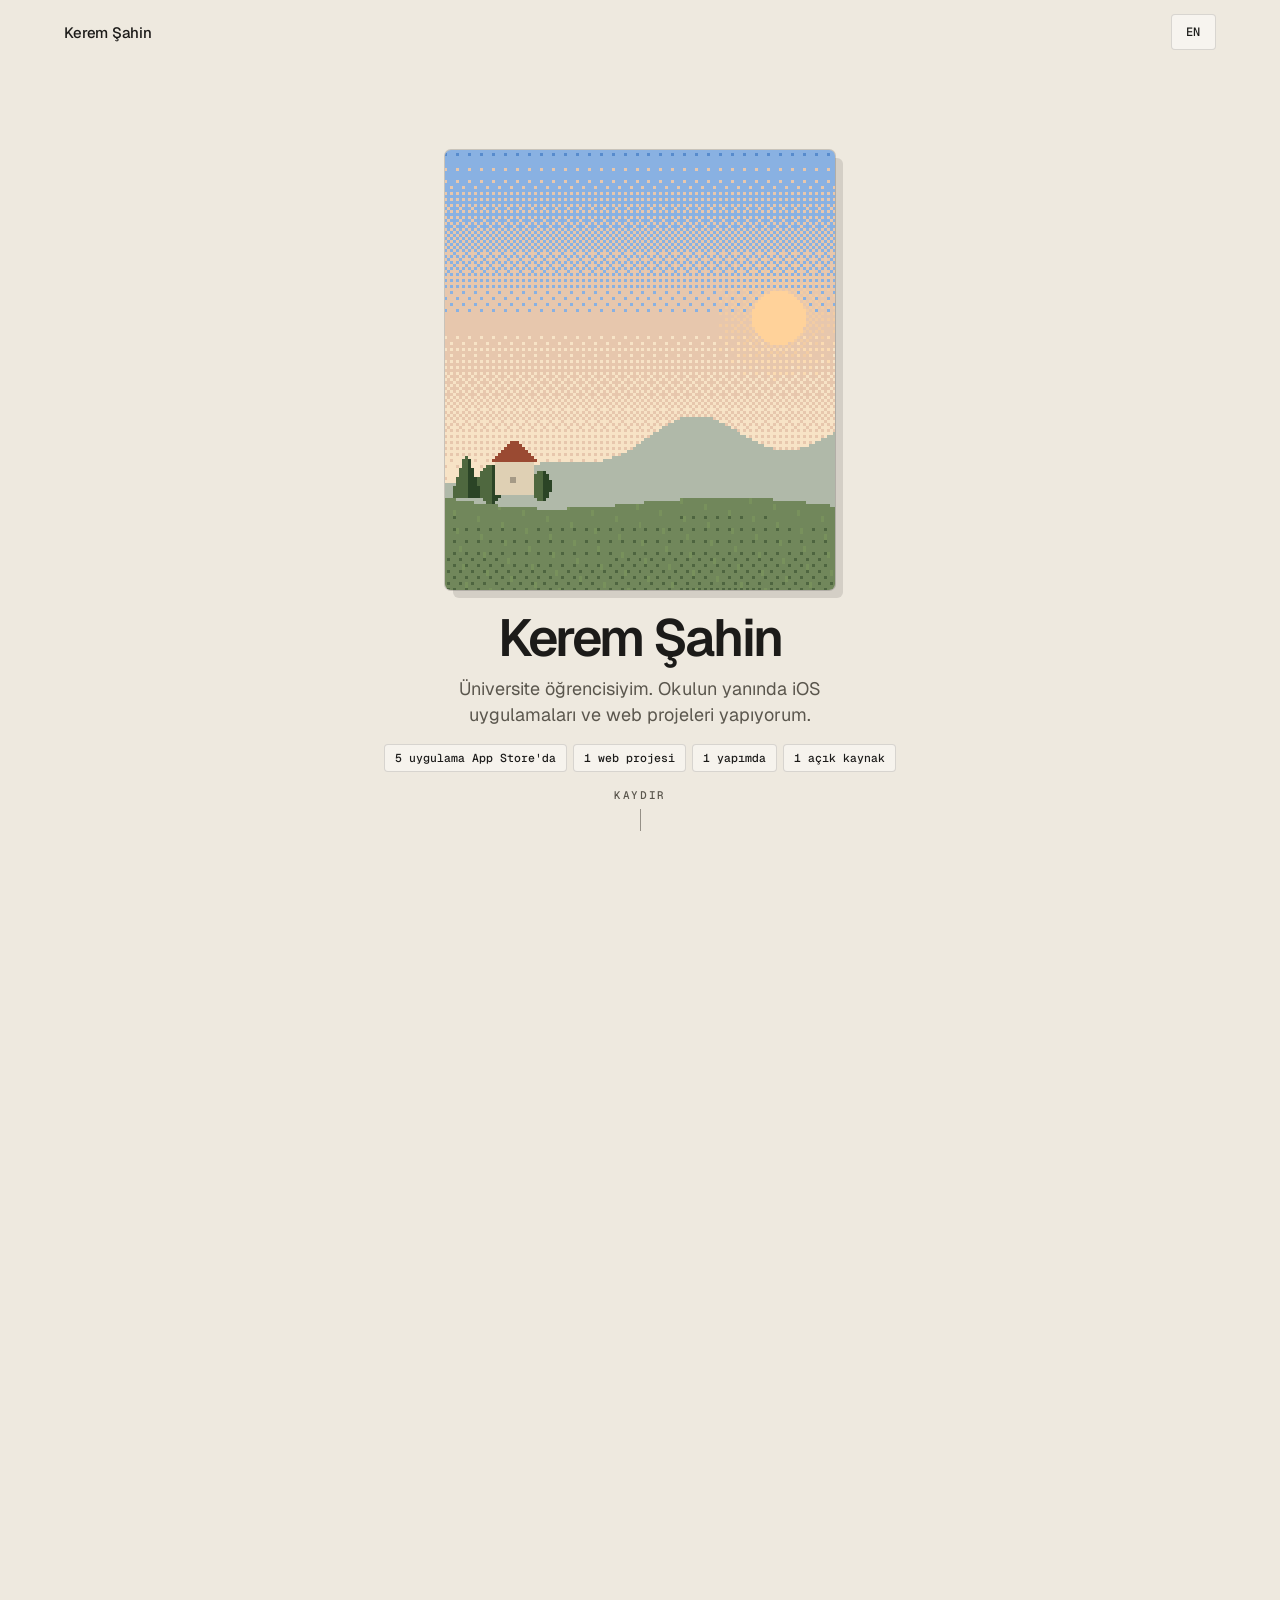
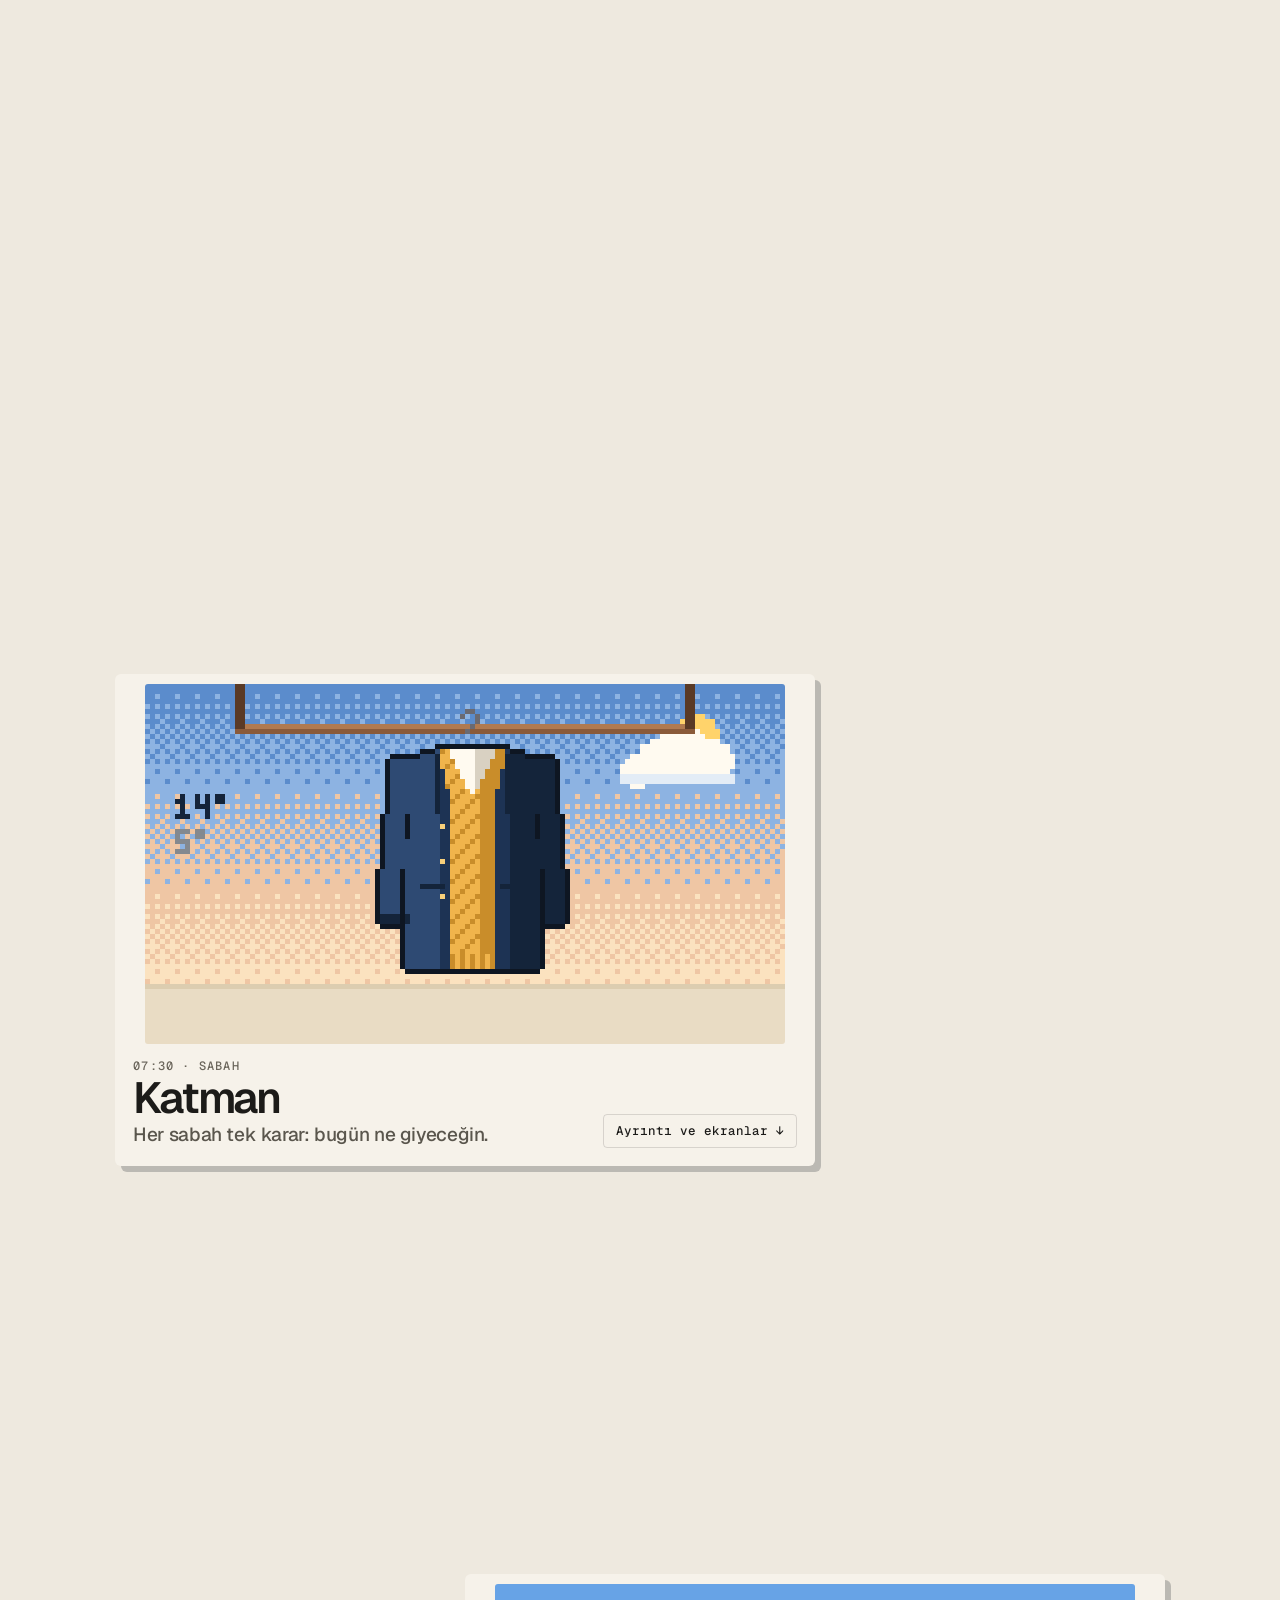
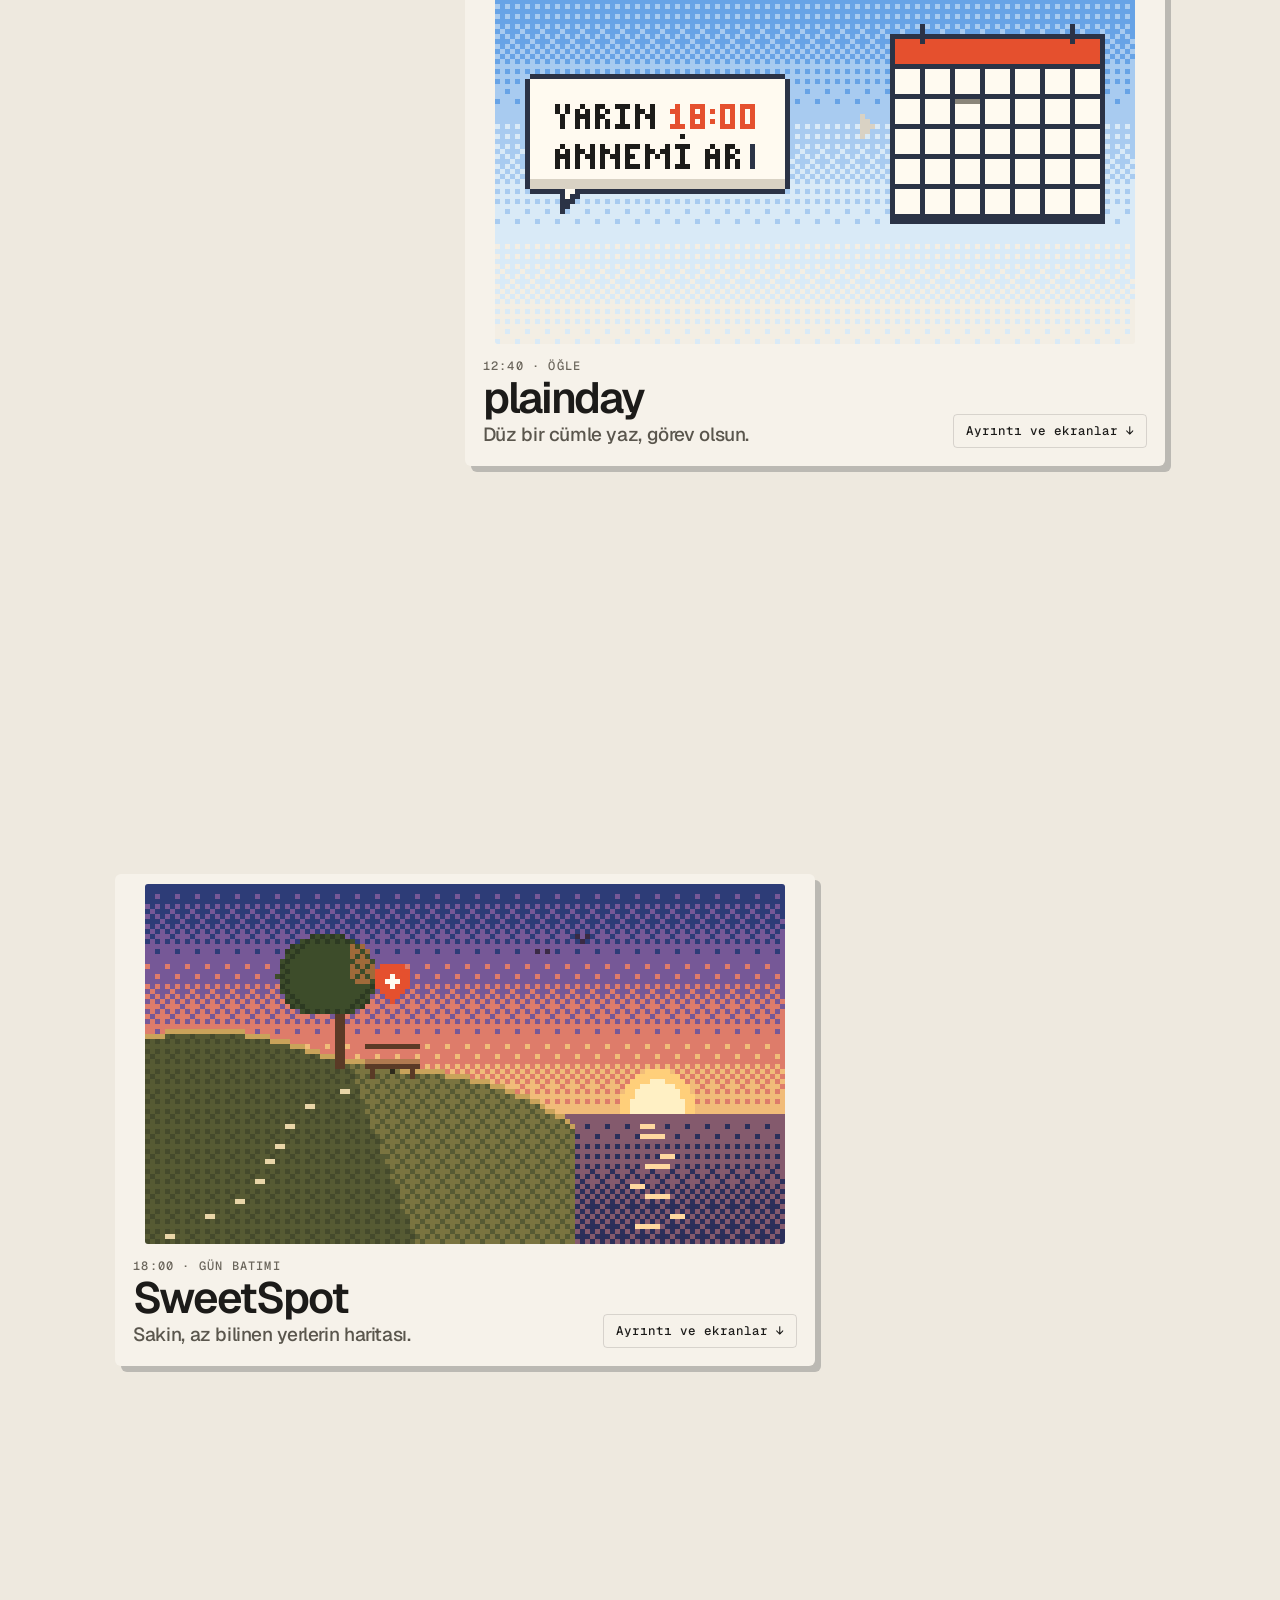
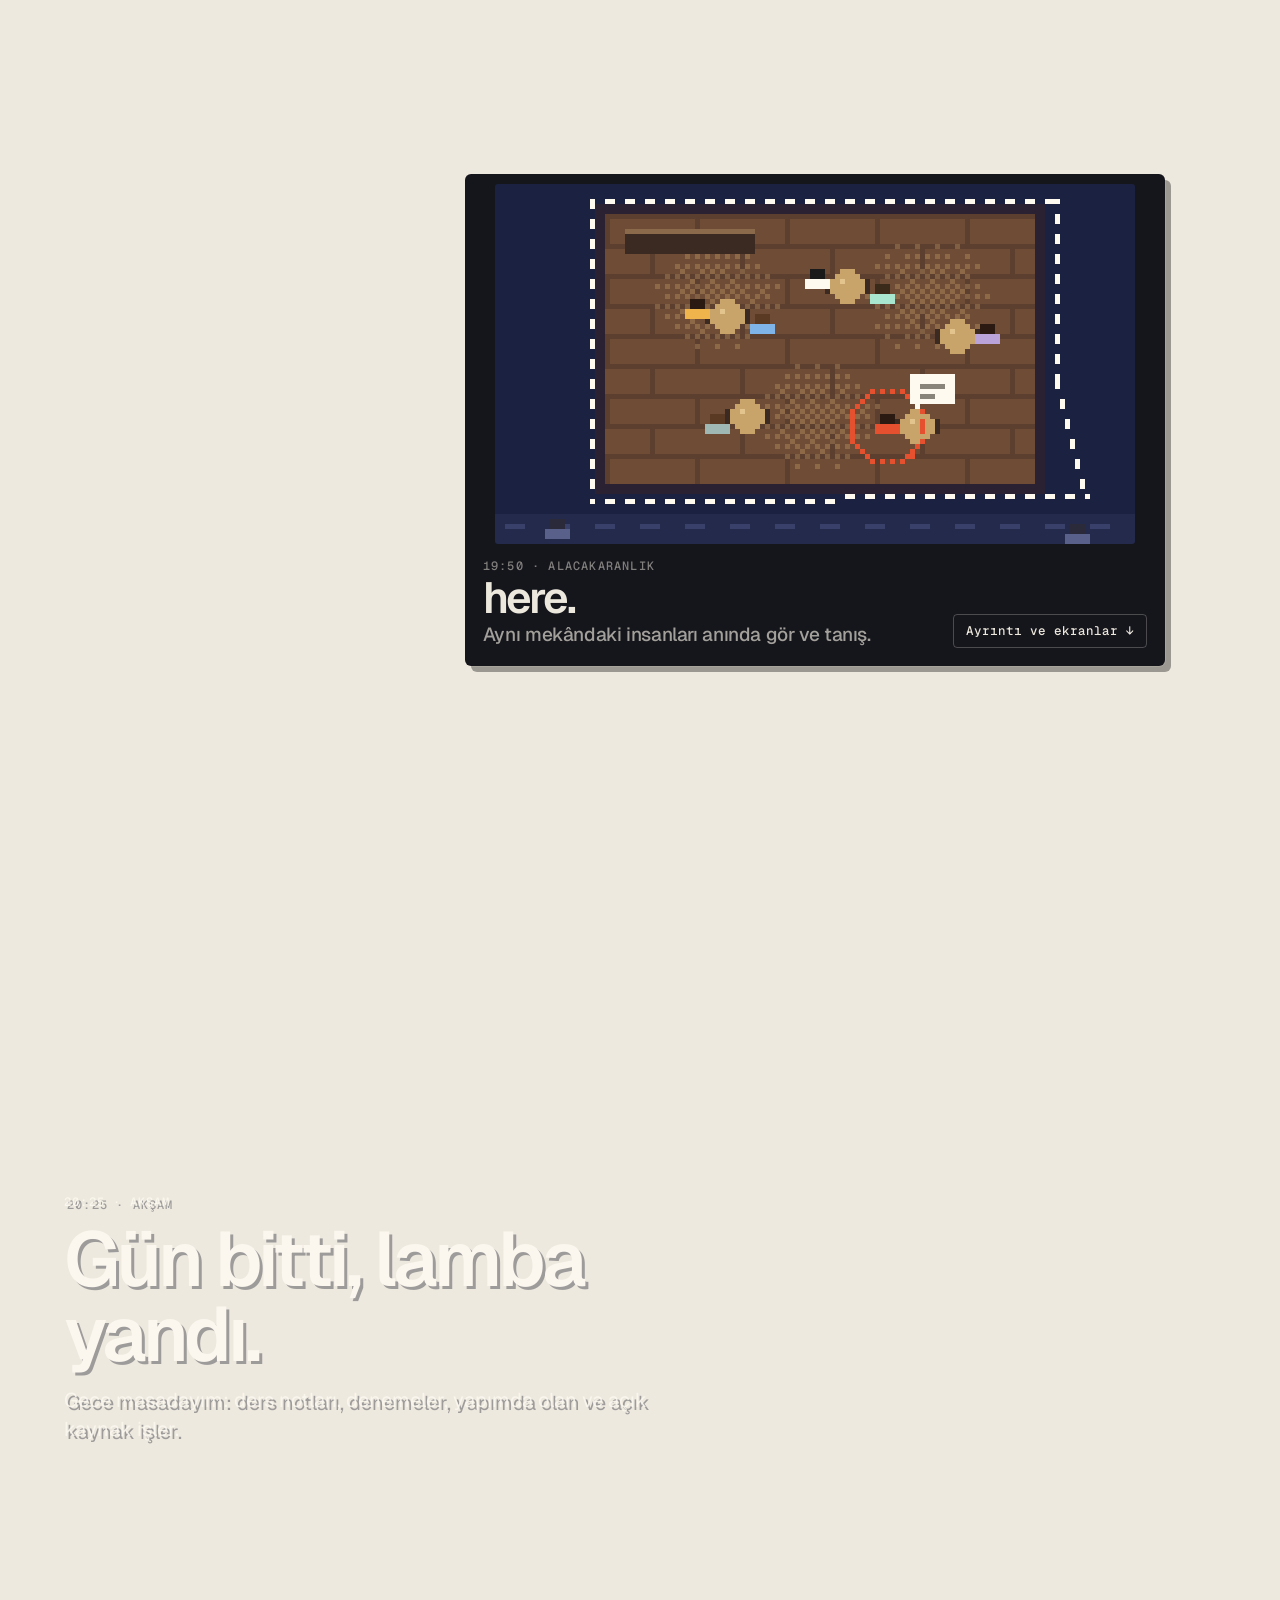
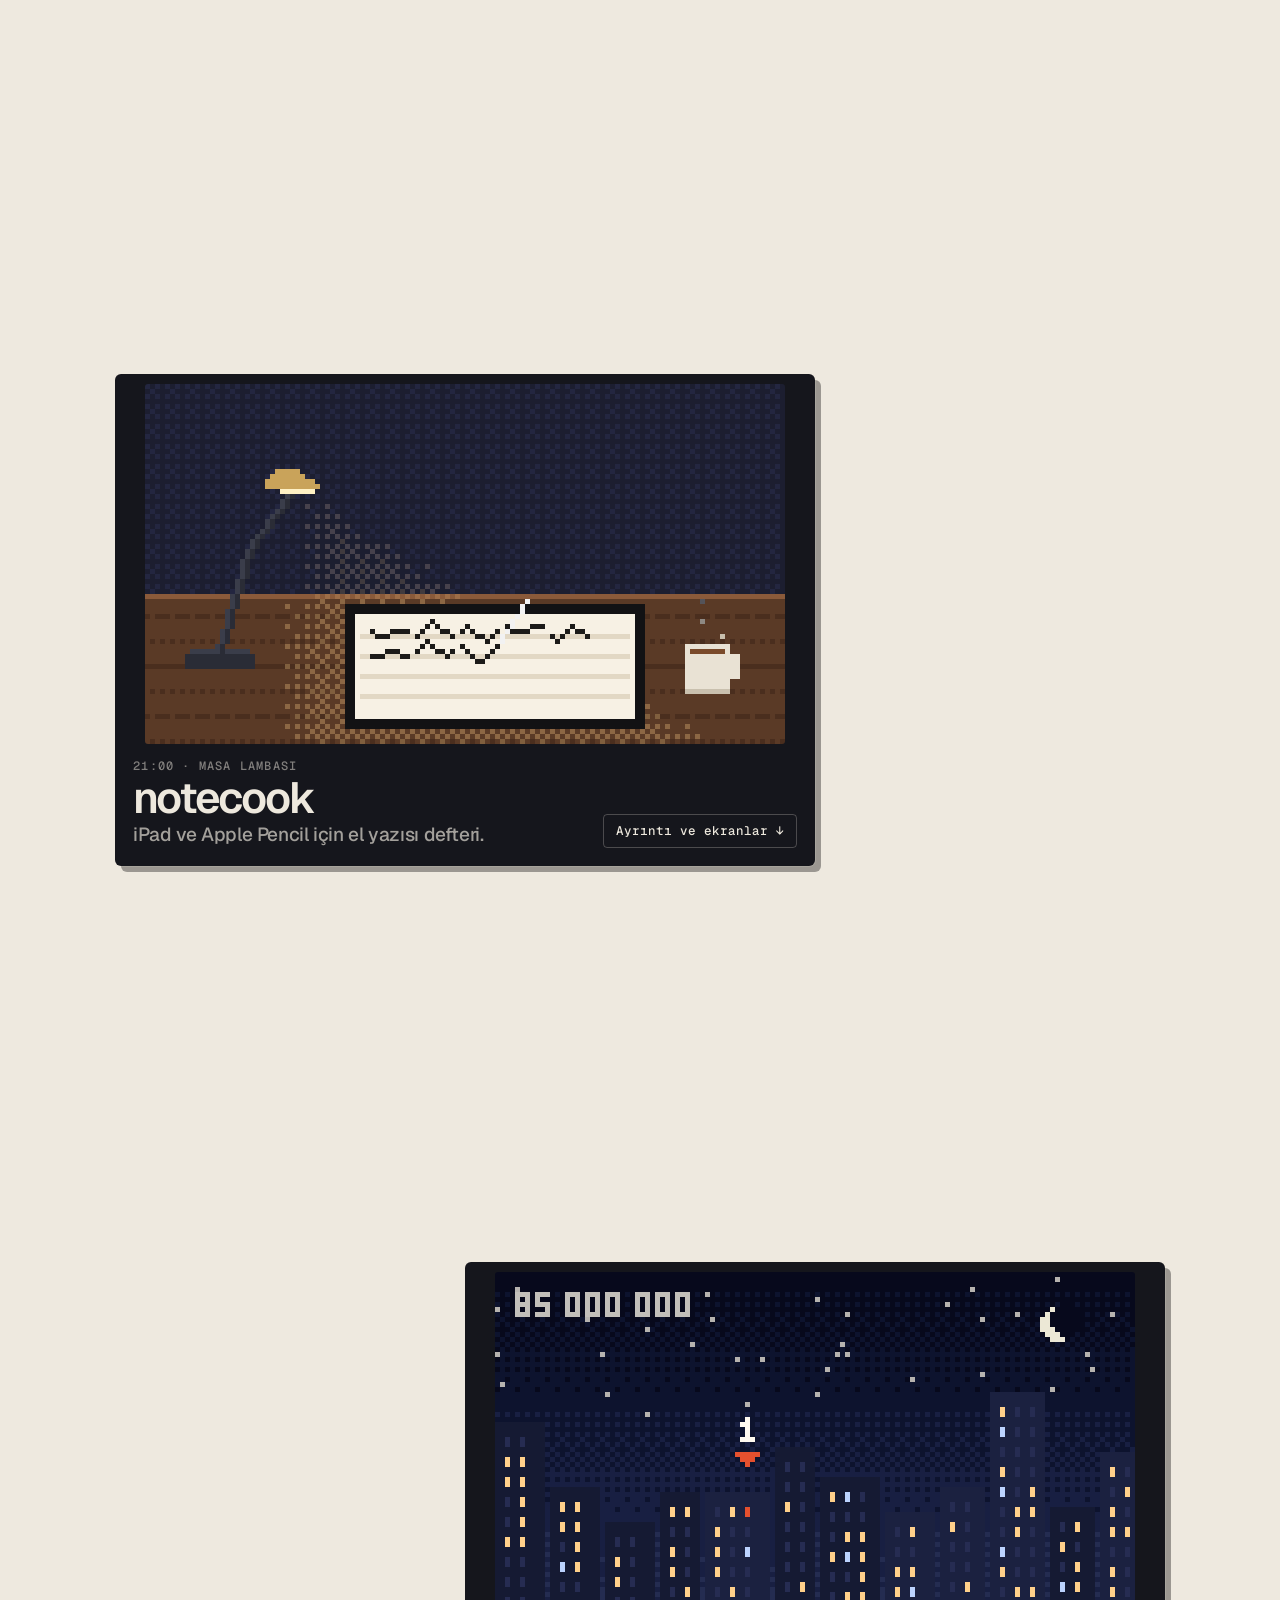
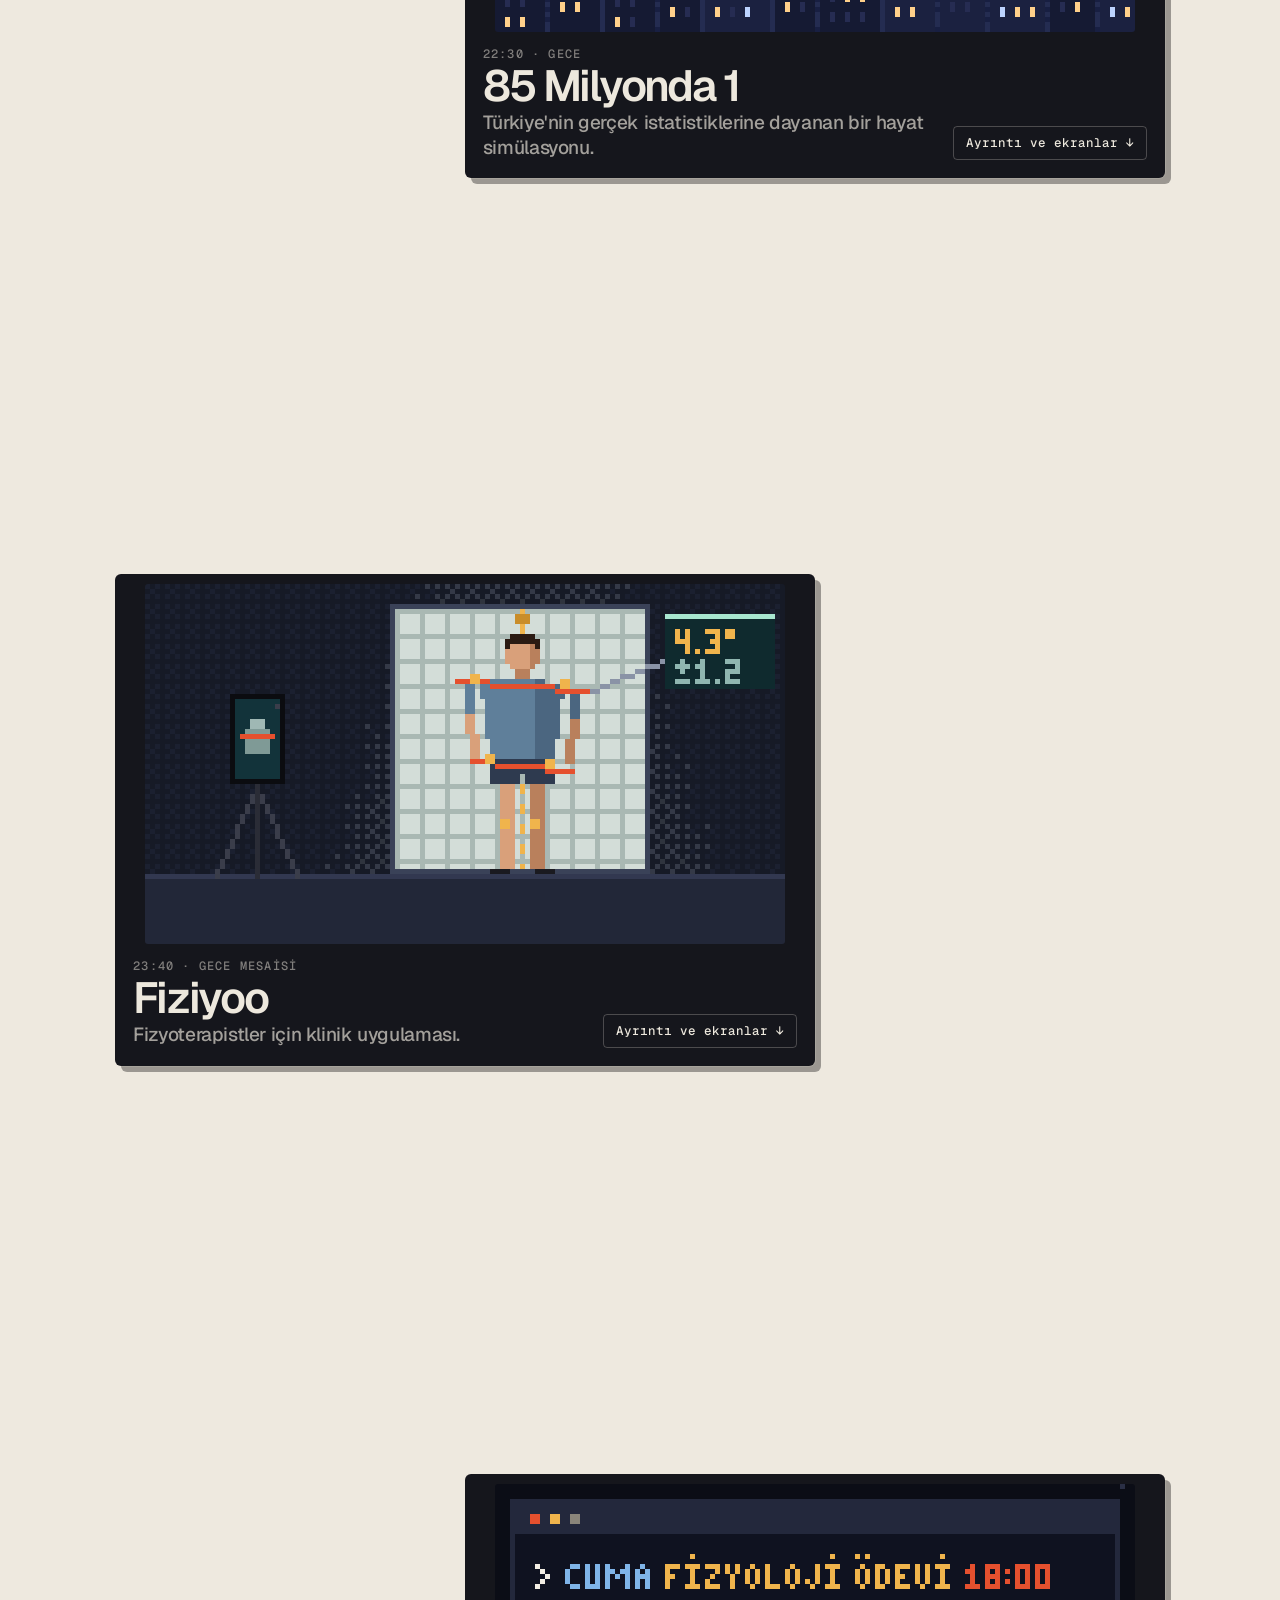
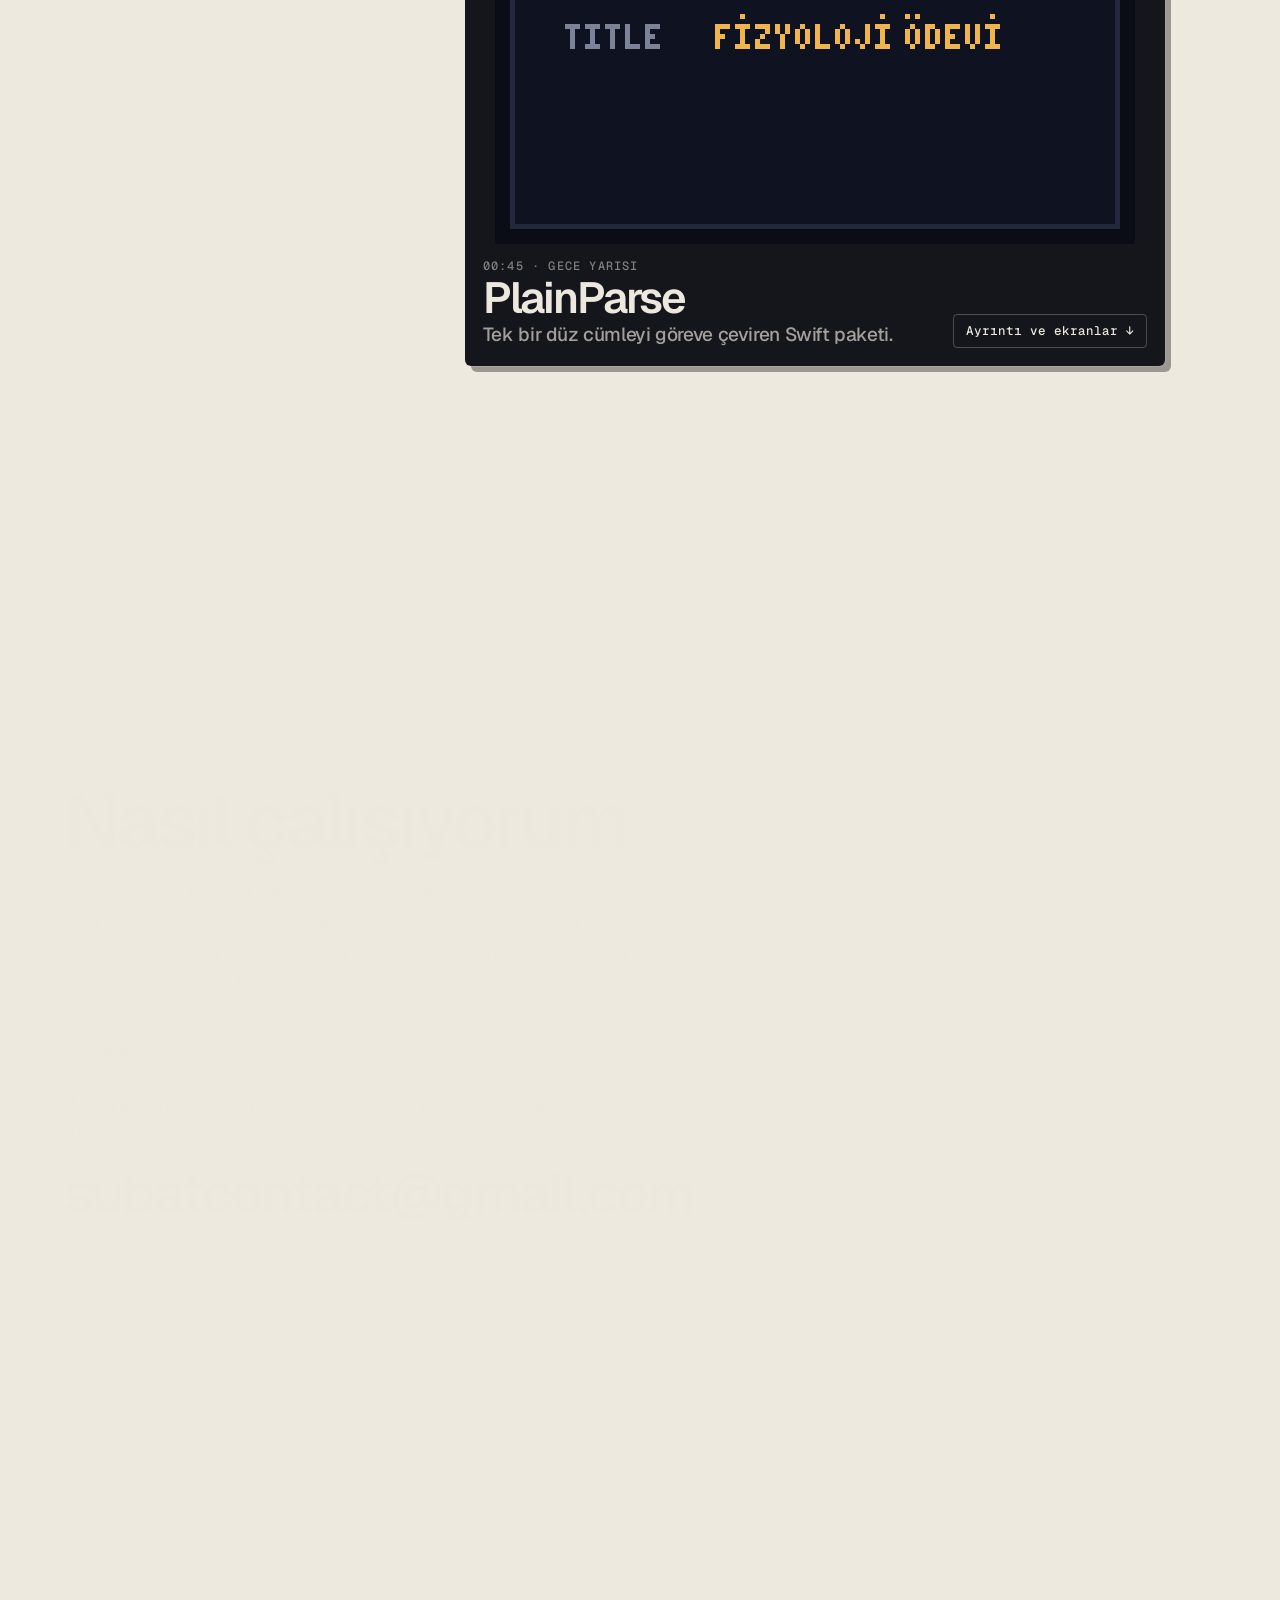
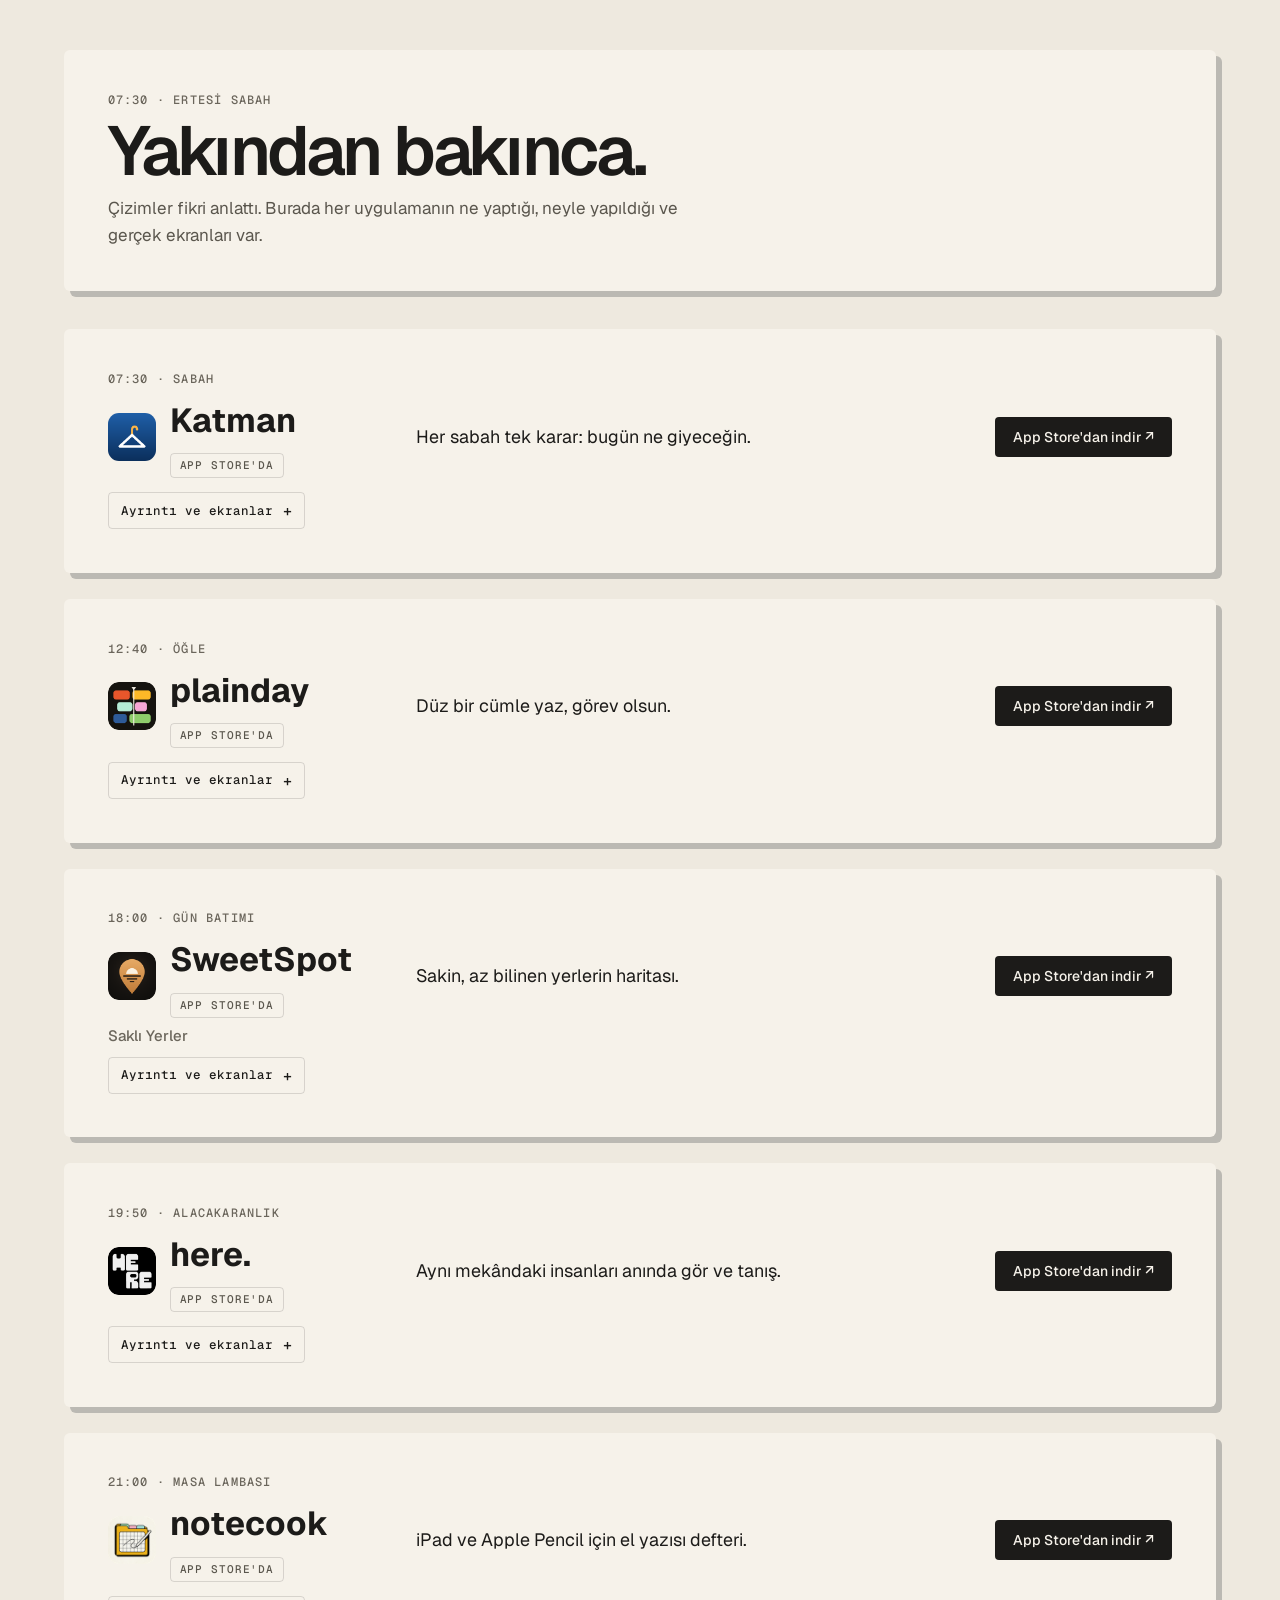
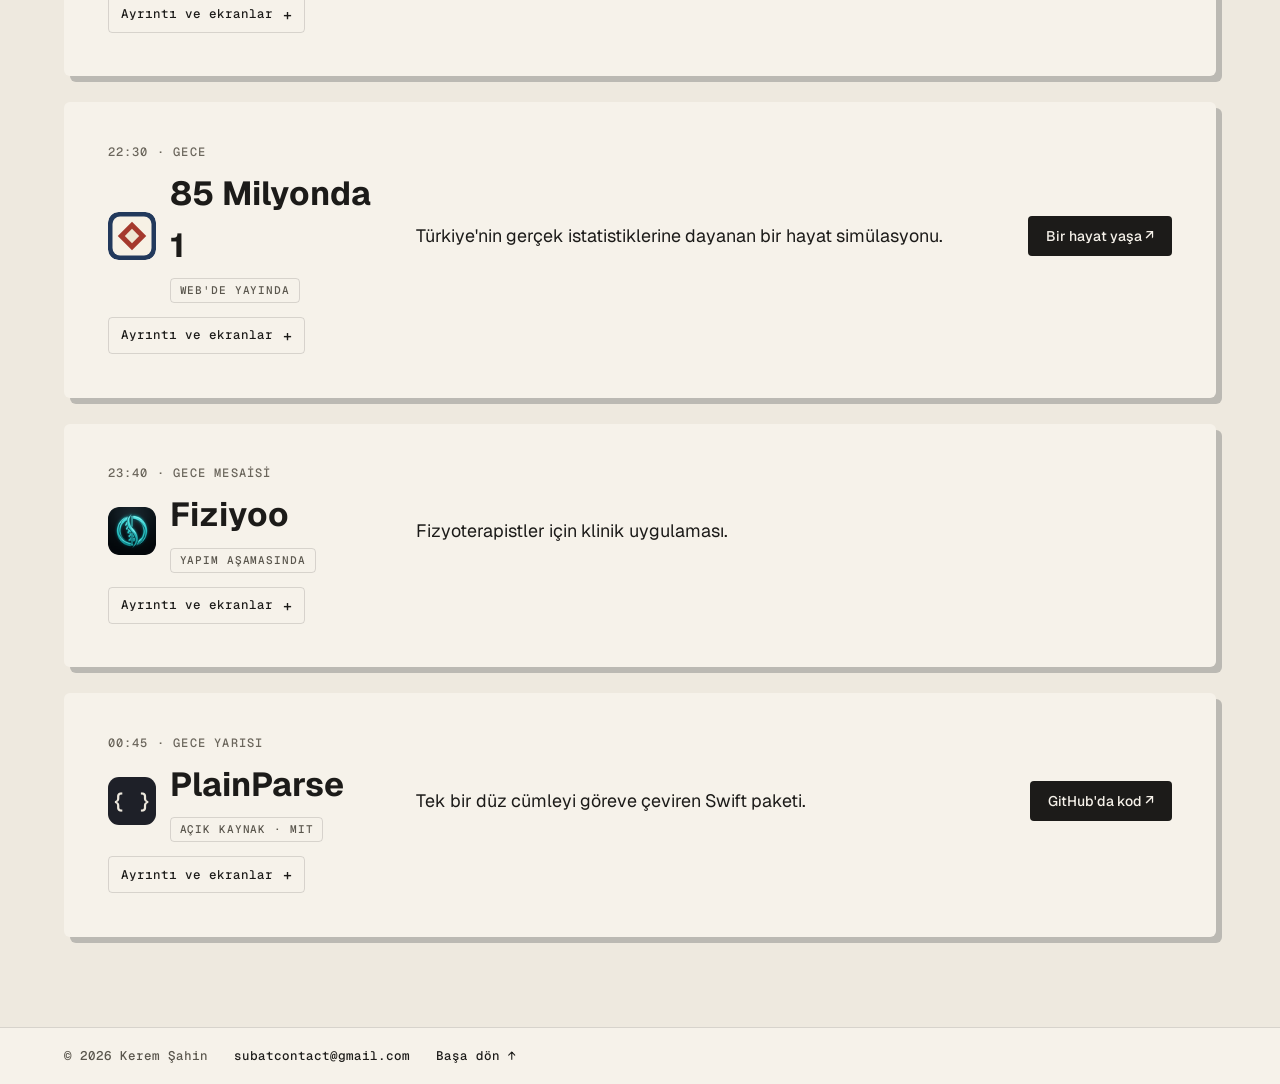
==== index.html @ bfb10720 "Açılış telefonda akıcı, uygulamalar ayrı kartlarda Yazı önce çekiliyor, pencere sonra açılıyor; şafa" ====
<!doctype html>
<html lang="tr" data-open="false" class="no-js">
<head>
<meta charset="utf-8">
<meta name="viewport" content="width=device-width, initial-scale=1, viewport-fit=cover">
<title>Kerem Şahin</title>
<meta name="description" content="Üniversite öğrencisi. Okulun yanında iOS uygulamaları ve web projeleri yapıyor.">
<meta property="og:title" content="Kerem Şahin">
<meta property="og:description" content="Üniversite öğrencisi. Okulun yanında iOS uygulamaları ve web projeleri yapıyor.">
<meta property="og:type" content="website">
<meta property="og:url" content="https://kerem-sahin.github.io/">
<meta property="og:image" content="https://kerem-sahin.github.io/assets/og-card.png">
<meta property="og:image:width" content="1200">
<meta property="og:image:height" content="630">
<meta property="og:image:alt" content="Piksel bir günde lambanın yanında duran Kerem'in avatarı">
<meta name="twitter:card" content="summary_large_image">
<meta name="theme-color" content="#EEE9DF">
<link rel="icon" type="image/png" href="assets/icons/favicon.png">
<link rel="preconnect" href="https://fonts.googleapis.com">
<link rel="preconnect" href="https://fonts.gstatic.com" crossorigin>
<link rel="stylesheet" href="https://fonts.googleapis.com/css2?family=Geist:wght@400;500;600&family=Geist+Mono:wght@400;500&display=swap">
<script>document.documentElement.classList.replace("no-js", "js");</script>
<link rel="stylesheet" href="style.css?v=px14">
</head>
<body>

<canvas id="sky" aria-hidden="true"></canvas>

<header class="nav">
  <a href="#opening" class="brand">Kerem Şahin</a>
  <span class="hud" id="hud" aria-hidden="true">06:15 · ŞAFAK</span>
  <button id="lang" class="lang" type="button" aria-label="Switch to English">EN</button>
</header>

<main>
  <!-- 06:15 · Şafak: a small window onto the day, my name right under it; scrolling opens it. -->
  <section class="opening" id="opening" data-mins="375" data-anchor="top">
    <div class="opening-stage">
      <div class="win-frame" aria-hidden="true"></div>
      <div class="opening-caption">
        <h1>Kerem Şahin</h1>
        <p class="lead" data-tr="Üniversite öğrencisiyim. Okulun yanında iOS uygulamaları ve web projeleri yapıyorum." data-en="University student. I build iOS apps and web projects alongside school.">Üniversite öğrencisiyim. Okulun yanında iOS uygulamaları ve web projeleri yapıyorum.</p>
        <ul class="counts">
          <li><i class="dot live"></i><span data-tr="5 uygulama App Store'da" data-en="5 apps on the App Store">5 uygulama App Store'da</span></li>
          <li><i class="dot web"></i><span data-tr="1 web projesi" data-en="1 web project">1 web projesi</span></li>
          <li><i class="dot dev"></i><span data-tr="1 yapımda" data-en="1 in development">1 yapımda</span></li>
          <li><i class="dot oss"></i><span data-tr="1 açık kaynak" data-en="1 open source">1 açık kaynak</span></li>
        </ul>
        <p class="scroll-hint" data-tr="Kaydır" data-en="Scroll">Kaydır</p>
      </div>
      <div class="dawn">
        <div class="dawn-copy">
          <p class="dawn-line" data-tr="Gündüz okul, gece uygulamalar." data-en="School by day, apps by night.">Gündüz okul, gece uygulamalar.</p>
          <p class="dawn-sub" data-tr="Önce gündüz: günün içinde kullanılan uygulamalar." data-en="First the day: apps you use during it.">Önce gündüz: günün içinde kullanılan uygulamalar.</p>
        </div>
      </div>
    </div>
  </section>

  <!-- 07:30 · Sabah: Katman -->
  <section class="chapter" id="katman" data-mins="450">
        <figure class="vig rise">
      <canvas data-vig="katman" width="128" height="72" aria-hidden="true"></canvas>
      <figcaption>
        <p class="hour" data-tr="07:30 · Sabah" data-en="07:30 · Morning">07:30 · Sabah</p>
        <h2>Katman</h2>
        <p class="say" data-tr="Her sabah tek karar: bugün ne giyeceğin." data-en="One decision every morning: what to wear today.">Her sabah tek karar: bugün ne giyeceğin.</p>
        <a class="more" href="#d-katman" data-tr="Ayrıntı ve ekranlar ↓" data-en="Details and screens ↓">Ayrıntı ve ekranlar ↓</a>
      </figcaption>
    </figure>
  </section>

  <!-- 12:40 · Öğle: plainday -->
  <section class="chapter flip" id="plainday" data-mins="760">
        <figure class="vig rise">
      <canvas data-vig="plainday" width="128" height="72" aria-hidden="true"></canvas>
      <figcaption>
        <p class="hour" data-tr="12:40 · Öğle" data-en="12:40 · Midday">12:40 · Öğle</p>
        <h2>plainday</h2>
        <p class="say" data-tr="Düz bir cümle yaz, görev olsun." data-en="Write one plain sentence, get a task.">Düz bir cümle yaz, görev olsun.</p>
        <a class="more" href="#d-plainday" data-tr="Ayrıntı ve ekranlar ↓" data-en="Details and screens ↓">Ayrıntı ve ekranlar ↓</a>
      </figcaption>
    </figure>
  </section>

  <!-- 18:00 · Gün batımı: SweetSpot -->
  <section class="chapter" id="sweetspot" data-mins="1080">
        <figure class="vig rise">
      <canvas data-vig="sweetspot" width="128" height="72" aria-hidden="true"></canvas>
      <figcaption>
        <p class="hour" data-tr="18:00 · Gün batımı" data-en="18:00 · Sunset">18:00 · Gün batımı</p>
        <h2>SweetSpot</h2>
        <p class="say" data-tr="Sakin, az bilinen yerlerin haritası." data-en="A map of quiet, little-known places.">Sakin, az bilinen yerlerin haritası.</p>
        <a class="more" href="#d-sweetspot" data-tr="Ayrıntı ve ekranlar ↓" data-en="Details and screens ↓">Ayrıntı ve ekranlar ↓</a>
      </figcaption>
    </figure>
  </section>

  <!-- 19:50 · Alacakaranlık: here. (going out) -->
  <section class="chapter flip" id="here" data-mins="1190">
        <figure class="vig dark rise">
      <canvas data-vig="here" width="128" height="72" aria-hidden="true"></canvas>
      <figcaption>
        <p class="hour" data-tr="19:50 · Alacakaranlık" data-en="19:50 · Dusk">19:50 · Alacakaranlık</p>
        <h2>here.</h2>
        <p class="say" data-tr="Aynı mekândaki insanları anında gör ve tanış." data-en="See who's at the same venue right now and meet them.">Aynı mekândaki insanları anında gör ve tanış.</p>
        <a class="more" href="#d-here" data-tr="Ayrıntı ve ekranlar ↓" data-en="Details and screens ↓">Ayrıntı ve ekranlar ↓</a>
      </figcaption>
    </figure>
  </section>

  <!-- 21:00 · Masa lambası: notecook -->
  <!-- 20:25 · Ara sahne: gündüz biter, lamba yanar, gece başlar -->
  <section class="interlude" id="gece" data-mins="1225">
    <div class="interlude-text rise">
      <p class="act" data-tr="20:25 · Akşam" data-en="20:25 · Evening">20:25 · Akşam</p>
      <h2 data-tr="Gün bitti, lamba yandı." data-en="The day is done, the lamp is on.">Gün bitti, lamba yandı.</h2>
      <p data-tr="Gece masadayım: ders notları, denemeler, yapımda olan ve açık kaynak işler." data-en="At night I'm at my desk: class notes, experiments, work in progress and open source.">Gece masadayım: ders notları, denemeler, yapımda olan ve açık kaynak işler.</p>
    </div>
  </section>

  <section class="chapter" id="notecook" data-mins="1260">
        <figure class="vig dark rise">
      <canvas data-vig="notecook" width="128" height="72" aria-hidden="true"></canvas>
      <figcaption>
        <p class="hour" data-tr="21:00 · Masa lambası" data-en="21:00 · Desk lamp">21:00 · Masa lambası</p>
        <h2>notecook</h2>
        <p class="say" data-tr="iPad ve Apple Pencil için el yazısı defteri." data-en="A handwriting notebook for iPad and Apple Pencil.">iPad ve Apple Pencil için el yazısı defteri.</p>
        <a class="more" href="#d-notecook" data-tr="Ayrıntı ve ekranlar ↓" data-en="Details and screens ↓">Ayrıntı ve ekranlar ↓</a>
      </figcaption>
    </figure>
  </section>

  <!-- 22:30 · Gece: 85 Milyonda 1 -->
  <section class="chapter flip" id="milyonda" data-mins="1350">
        <figure class="vig dark rise">
      <canvas data-vig="milyonda" width="128" height="72" aria-hidden="true"></canvas>
      <figcaption>
        <p class="hour" data-tr="22:30 · Gece" data-en="22:30 · Night">22:30 · Gece</p>
        <h2>85 Milyonda 1</h2>
        <p class="say" data-tr="Türkiye'nin gerçek istatistiklerine dayanan bir hayat simülasyonu." data-en="A life simulation built on Turkey's real statistics.">Türkiye'nin gerçek istatistiklerine dayanan bir hayat simülasyonu.</p>
        <a class="more" href="#d-milyonda" data-tr="Ayrıntı ve ekranlar ↓" data-en="Details and screens ↓">Ayrıntı ve ekranlar ↓</a>
      </figcaption>
    </figure>
  </section>

  <!-- 23:40 · Gece mesaisi: Fiziyoo (still being built) -->
  <section class="chapter" id="fiziyoo" data-mins="1420">
        <figure class="vig dark rise">
      <canvas data-vig="fiziyoo" width="128" height="72" aria-hidden="true"></canvas>
      <figcaption>
        <p class="hour" data-tr="23:40 · Gece mesaisi" data-en="23:40 · Working late">23:40 · Gece mesaisi</p>
        <h2>Fiziyoo</h2>
        <p class="say" data-tr="Fizyoterapistler için klinik uygulaması." data-en="A clinic app for physiotherapists.">Fizyoterapistler için klinik uygulaması.</p>
        <a class="more" href="#d-fiziyoo" data-tr="Ayrıntı ve ekranlar ↓" data-en="Details and screens ↓">Ayrıntı ve ekranlar ↓</a>
      </figcaption>
    </figure>
  </section>

  <!-- 00:45 · Gece yarısı: PlainParse -->
  <section class="chapter flip" id="plainparse" data-mins="1485">
        <figure class="vig dark rise">
      <canvas data-vig="plainparse" width="128" height="72" aria-hidden="true"></canvas>
      <figcaption>
        <p class="hour" data-tr="00:45 · Gece yarısı" data-en="00:45 · After midnight">00:45 · Gece yarısı</p>
        <h2>PlainParse</h2>
        <p class="say" data-tr="Tek bir düz cümleyi göreve çeviren Swift paketi." data-en="A Swift package that turns one plain sentence into a task.">Tek bir düz cümleyi göreve çeviren Swift paketi.</p>
        <a class="more" href="#d-plainparse" data-tr="Ayrıntı ve ekranlar ↓" data-en="Details and screens ↓">Ayrıntı ve ekranlar ↓</a>
      </figcaption>
    </figure>
  </section>

  <!-- Late night: how I work + contact -->
  <section class="chapter contact" id="iletisim" data-mins="1530">
    <div class="night rise">
      <h2 data-tr="Nasıl çalışıyorum" data-en="How I work">Nasıl çalışıyorum</h2>
      <p class="how" data-tr="Yapay zekâyı sihirli bir kutu gibi değil, yönettiğim bir ekip gibi kullanıyorum. Ne yapılacağına ben karar veriyorum, sonucu ben kontrol ediyorum. Commit'lerimde Claude'un ortak yazar olarak görünmesi bilinçli." data-en="I use AI as a team I direct, not a magic box. I decide what gets built and I check the result. Claude shows up as co-author on my commits, on purpose.">Yapay zekâyı sihirli bir kutu gibi değil, yönettiğim bir ekip gibi kullanıyorum. Ne yapılacağına ben karar veriyorum, sonucu ben kontrol ediyorum. Commit'lerimde Claude'un ortak yazar olarak görünmesi bilinçli.</p>
      <p class="hour" data-tr="İletişim" data-en="Get in touch">İletişim</p>
      <p class="invite" data-tr="Bir uygulama, proje ya da yarışma için yazabilirsin; geceleri masadayım." data-en="Write to me about an app, a project or a competition. I'm at my desk most nights.">Bir uygulama, proje ya da yarışma için yazabilirsin; geceleri masadayım.</p>
      <a class="mail" href="mailto:subatcontact@gmail.com">subatcontact@gmail.com</a>
      <p class="links"><a href="https://github.com/kerem-sahin" target="_blank" rel="noopener">GitHub ↗</a><a href="https://apps.apple.com/tr/developer/id1896448188" target="_blank" rel="noopener">App Store ↗</a></p>
    </div>
  </section>

  <!-- Ertesi sabah: gerçek ekranlar. Çizimler fikri anlattı; burada uygulamaların gerçek hâli var. -->
  <section class="morning" id="ekranlar" data-mins="1890" data-anchor="start">
    <div class="sheet">
      <header class="sheet-head">
        <p class="act" data-tr="07:30 · Ertesi sabah" data-en="07:30 · The next morning">07:30 · Ertesi sabah</p>
        <h2 data-tr="Yakından bakınca." data-en="A closer look.">Yakından bakınca.</h2>
        <p data-tr="Çizimler fikri anlattı. Burada her uygulamanın ne yaptığı, neyle yapıldığı ve gerçek ekranları var." data-en="The drawings told the idea. Here is what each app does, what it's built with, and its real screens.">Çizimler fikri anlattı. Burada her uygulamanın ne yaptığı, neyle yapıldığı ve gerçek ekranları var.</p>
      </header>
      <article class="detail" id="d-katman">
        <div class="detail-head">
          <p class="hour" data-tr="07:30 · Sabah" data-en="07:30 · Morning">07:30 · Sabah</p>
          <div class="id">
        <img class="icon" src="assets/icons/katman.png" alt="" width="64" height="64">
        <div><h2>Katman</h2><span class="tag" data-tr="App Store'da" data-en="On the App Store">App Store'da</span></div>
      </div>
          <p class="say" data-tr="Her sabah tek karar: bugün ne giyeceğin." data-en="One decision every morning: what to wear today.">Her sabah tek karar: bugün ne giyeceğin.</p>
          <a class="cta" href="https://apps.apple.com/tr/app/katman-bug%C3%BCn-ne-giysem/id6835842857" target="_blank" rel="noopener" data-tr="App Store'dan indir ↗" data-en="Get it on the App Store ↗">App Store'dan indir ↗</a>
        </div>
        <details class="detail-more">
          <summary><span data-tr="Ayrıntı ve ekranlar" data-en="Details and screens">Ayrıntı ve ekranlar</span></summary>
          <div class="detail-body">
            <div class="detail-text">
            <p class="origin" data-tr="Sabahları havaya bakıp ne giyeceğime karar veremediğim için yaptım." data-en="I made it because I could never decide what to wear for the weather in the morning.">Sabahları havaya bakıp ne giyeceğime karar veremediğim için yaptım.</p>
            <p data-tr="Dışarıda olacağın saatlerin havasına bakıyor ve tek cümle söylüyor. Akşam üşüyüp üşümediğini söyledikçe ne kadar üşüdüğünü öğreniyor. Hesap yok, her şey telefonunda kalıyor." data-en="It reads the forecast for the hours you're outside and gives you one sentence. Each evening you say whether you were cold, and it learns how cold you feel. No account; everything stays on your phone.">Dışarıda olacağın saatlerin havasına bakıyor ve tek cümle söylüyor. Akşam üşüyüp üşümediğini söyledikçe ne kadar üşüdüğünü öğreniyor. Hesap yok, her şey telefonunda kalıyor.</p>
            <div class="decision">
        <span class="d-main" data-tr="İnce ceket giy." data-en="Wear a light jacket.">İnce ceket giy.</span>
        <span class="d-off" data-tr="12:00'de çıkar" data-en="take it off at 12:00">12:00'de çıkar</span>
        <span class="d-meta" data-tr="Konya · sabah 5°, öğlen 14°" data-en="Konya · 5° in the morning, 14° at noon">Konya · sabah 5°, öğlen 14°</span>
      </div>
            <p class="stack">SwiftUI · WidgetKit · Swift Charts · Open-Meteo</p>
            <a class="back" href="#katman" data-tr="Güne dön ↑" data-en="Back to the day ↑">Güne dön ↑</a>
            </div>
            <div class="shots"><img class="phone" src="assets/shots/katman-1.jpg" alt="Katman: günün kararı" data-alt-tr="Katman: günün kararı" data-alt-en="Katman: today's decision" width="560" height="1218" loading="lazy" decoding="async"><img class="phone" src="assets/shots/katman-2.jpg" alt="Katman: saat saat hava" data-alt-tr="Katman: saat saat hava" data-alt-en="Katman: the weather hour by hour" width="560" height="1218" loading="lazy" decoding="async"><img class="phone" src="assets/shots/katman-3.jpg" alt="Katman: akşam sorusu" data-alt-tr="Katman: akşam sorusu" data-alt-en="Katman: the evening check-in" width="560" height="1218" loading="lazy" decoding="async"></div>
          </div>
        </details>
      </article>
      <article class="detail" id="d-plainday">
        <div class="detail-head">
          <p class="hour" data-tr="12:40 · Öğle" data-en="12:40 · Midday">12:40 · Öğle</p>
          <div class="id">
        <img class="icon" src="assets/icons/plainday.png" alt="" width="64" height="64">
        <div><h2>plainday</h2><span class="tag" data-tr="App Store'da" data-en="On the App Store">App Store'da</span></div>
      </div>
          <p class="say" data-tr="Düz bir cümle yaz, görev olsun." data-en="Write one plain sentence, get a task.">Düz bir cümle yaz, görev olsun.</p>
          <a class="cta" href="https://apps.apple.com/tr/app/plainday/id6823780735" target="_blank" rel="noopener" data-tr="App Store'dan indir ↗" data-en="Get it on the App Store ↗">App Store'dan indir ↗</a>
        </div>
        <details class="detail-more">
          <summary><span data-tr="Ayrıntı ve ekranlar" data-en="Details and screens">Ayrıntı ve ekranlar</span></summary>
          <div class="detail-body">
            <div class="detail-text">
            <p data-tr="Türkçe ve İngilizce cümleleri anlayan gün planlayıcı. Widget, alarm ve Siri desteği var." data-en="A day planner that understands plain Turkish and English sentences. Widgets, alarms and Siri.">Türkçe ve İngilizce cümleleri anlayan gün planlayıcı. Widget, alarm ve Siri desteği var.</p>
            <div class="try">
        <label for="pd-input" class="try-label" data-tr="Dene: bir cümle yaz" data-en="Try it: type a sentence">Dene: bir cümle yaz</label>
        <input id="pd-input" type="text" value="Cuma fizyoloji ödevi 18:00" autocomplete="off" spellcheck="false">
        <div class="try-out" aria-live="polite"><span class="check" aria-hidden="true"></span><b id="pd-title">Fizyoloji ödevi</b><span id="pd-meta">Cuma · 18:00</span></div>
        <div class="try-presets">
          <button type="button" data-try data-tr="yarın annemi ara 18:00" data-en="tomorrow call mom 6pm">yarın annemi ara 18:00</button>
          <button type="button" data-try data-tr="hafta içi her gün spor" data-en="gym every weekday">hafta içi her gün spor</button>
          <button type="button" data-try data-tr="friday math homework 6pm" data-en="cuma matematik ödevi 18:00">friday math homework 6pm</button>
        </div>
      </div>
            <p class="stack">SwiftUI · SwiftData · AlarmKit · WidgetKit · App Intents</p>
            <a class="back" href="#plainday" data-tr="Güne dön ↑" data-en="Back to the day ↑">Güne dön ↑</a>
            </div>
            <div class="shots"><img class="phone" src="assets/shots/plainday-tr-1.jpg" data-src-tr="assets/shots/plainday-tr-1.jpg" data-src-en="assets/shots/plainday-en-1.jpg" alt="plainday: gün listesi" data-alt-tr="plainday: gün listesi" data-alt-en="plainday: the day list" width="560" height="1218" loading="lazy" decoding="async"><img class="phone" src="assets/shots/plainday-tr-2.jpg" data-src-tr="assets/shots/plainday-tr-2.jpg" data-src-en="assets/shots/plainday-en-2.jpg" alt="plainday: cümleden görev" data-alt-tr="plainday: cümleden görev" data-alt-en="plainday: a sentence becomes a task" width="560" height="1218" loading="lazy" decoding="async"><img class="phone" src="assets/shots/plainday-tr-dark.jpg" data-src-tr="assets/shots/plainday-tr-dark.jpg" data-src-en="assets/shots/plainday-en-dark.jpg" alt="plainday: koyu tema" data-alt-tr="plainday: koyu tema" data-alt-en="plainday: dark theme" width="560" height="1218" loading="lazy" decoding="async"></div>
          </div>
        </details>
      </article>
      <article class="detail" id="d-sweetspot">
        <div class="detail-head">
          <p class="hour" data-tr="18:00 · Gün batımı" data-en="18:00 · Sunset">18:00 · Gün batımı</p>
          <div class="id">
        <img class="icon" src="assets/icons/sweetspot.png" alt="" width="64" height="64">
        <div><h2>SweetSpot</h2><span class="tag" data-tr="App Store'da" data-en="On the App Store">App Store'da</span></div>
      </div>
          <p class="sub">Saklı Yerler</p>
          <p class="say" data-tr="Sakin, az bilinen yerlerin haritası." data-en="A map of quiet, little-known places.">Sakin, az bilinen yerlerin haritası.</p>
          <a class="cta" href="https://apps.apple.com/tr/app/sweetspot-sakl%C4%B1-yerler/id6824031187" target="_blank" rel="noopener" data-tr="App Store'dan indir ↗" data-en="Get it on the App Store ↗">App Store'dan indir ↗</a>
        </div>
        <details class="detail-more">
          <summary><span data-tr="Ayrıntı ve ekranlar" data-en="Details and screens">Ayrıntı ve ekranlar</span></summary>
          <div class="detail-body">
            <div class="detail-text">
            <p data-tr="Her yerin fotoğrafı yerinde çekiliyor, yeni paylaşımlar yayına girmeden denetleniyor." data-en="Every place is photographed on the spot, and new posts are moderated before they go live.">Her yerin fotoğrafı yerinde çekiliyor, yeni paylaşımlar yayına girmeden denetleniyor.</p>
            <p class="stack">SwiftUI · MapKit · Firebase · Cloud Functions</p>
            <a class="back" href="#sweetspot" data-tr="Güne dön ↑" data-en="Back to the day ↑">Güne dön ↑</a>
            </div>
            <div class="shots"><img class="phone" src="assets/shots/sweetspot-map.jpg" alt="SweetSpot: harita" data-alt-tr="SweetSpot: harita" data-alt-en="SweetSpot: the map" width="560" height="1217" loading="lazy" decoding="async"><img class="phone" src="assets/shots/sweetspot-feed.jpg" alt="SweetSpot: akış" data-alt-tr="SweetSpot: akış" data-alt-en="SweetSpot: the feed" width="560" height="1217" loading="lazy" decoding="async"><img class="phone" src="assets/shots/sweetspot-detail.jpg" alt="SweetSpot: bir yerin sayfası" data-alt-tr="SweetSpot: bir yerin sayfası" data-alt-en="SweetSpot: a place's page" width="560" height="1217" loading="lazy" decoding="async"></div>
          </div>
        </details>
      </article>
      <article class="detail" id="d-here">
        <div class="detail-head">
          <p class="hour" data-tr="19:50 · Alacakaranlık" data-en="19:50 · Dusk">19:50 · Alacakaranlık</p>
          <div class="id">
        <img class="icon" src="assets/icons/here.png" alt="" width="64" height="64">
        <div><h2>here.</h2><span class="tag" data-tr="App Store'da" data-en="On the App Store">App Store'da</span></div>
      </div>
          <p class="say" data-tr="Aynı mekândaki insanları anında gör ve tanış." data-en="See who's at the same venue right now and meet them.">Aynı mekândaki insanları anında gör ve tanış.</p>
          <a class="cta" href="https://apps.apple.com/tr/app/here/id6767262061" target="_blank" rel="noopener" data-tr="App Store'dan indir ↗" data-en="Get it on the App Store ↗">App Store'dan indir ↗</a>
        </div>
        <details class="detail-more">
          <summary><span data-tr="Ayrıntı ve ekranlar" data-en="Details and screens">Ayrıntı ve ekranlar</span></summary>
          <div class="detail-body">
            <div class="detail-text">
            <p data-tr="AVM ve kampüsler için çokgen konum sınırlarıyla çalışıyor. Konya'da gerçek mekânlarda test edildi." data-en="It works with polygon location boundaries for malls and campuses, and it was tested in real venues in Konya.">AVM ve kampüsler için çokgen konum sınırlarıyla çalışıyor. Konya'da gerçek mekânlarda test edildi.</p>
            <p class="stack">React · Capacitor · Firebase</p>
            <a class="back" href="#here" data-tr="Güne dön ↑" data-en="Back to the day ↑">Güne dön ↑</a>
            </div>
            <div class="shots"><img class="phone" src="assets/shots/here-venues.jpg" alt="here.: mekânlar" data-alt-tr="here.: mekânlar" data-alt-en="here.: venues" width="460" height="992" loading="lazy" decoding="async"><img class="phone" src="assets/shots/here-chat.jpg" alt="here.: sohbet" data-alt-tr="here.: sohbet" data-alt-en="here.: chat" width="460" height="992" loading="lazy" decoding="async"></div>
          </div>
        </details>
      </article>
      <article class="detail" id="d-notecook">
        <div class="detail-head">
          <p class="hour" data-tr="21:00 · Masa lambası" data-en="21:00 · Desk lamp">21:00 · Masa lambası</p>
          <div class="id">
        <img class="icon" src="assets/icons/notecook.png" alt="" width="64" height="64">
        <div><h2>notecook</h2><span class="tag" data-tr="App Store'da" data-en="On the App Store">App Store'da</span></div>
      </div>
          <p class="say" data-tr="iPad ve Apple Pencil için el yazısı defteri." data-en="A handwriting notebook for iPad and Apple Pencil.">iPad ve Apple Pencil için el yazısı defteri.</p>
          <a class="cta" href="https://apps.apple.com/tr/app/notecook/id6811676558" target="_blank" rel="noopener" data-tr="App Store'dan indir ↗" data-en="Get it on the App Store ↗">App Store'dan indir ↗</a>
        </div>
        <details class="detail-more">
          <summary><span data-tr="Ayrıntı ve ekranlar" data-en="Details and screens">Ayrıntı ve ekranlar</span></summary>
          <div class="detail-body">
            <div class="detail-text">
            <p data-tr="El yazında arama yapabiliyorsun, PDF'lerin üzerine not alabiliyorsun. Defterler iCloud ile tüm cihazlarında." data-en="Your handwriting becomes searchable, you can write on top of PDFs, and your notebooks sync over iCloud.">El yazında arama yapabiliyorsun, PDF'lerin üzerine not alabiliyorsun. Defterler iCloud ile tüm cihazlarında.</p>
            <p class="stack">SwiftUI · PencilKit · Vision · SwiftData + CloudKit</p>
            <a class="back" href="#notecook" data-tr="Güne dön ↑" data-en="Back to the day ↑">Güne dön ↑</a>
            </div>
            <div class="shots"><img class="tablet" src="assets/shots/notecook-light.jpg" alt="notecook: iPad'de defter" data-alt-tr="notecook: iPad'de defter" data-alt-en="notecook: a notebook on iPad" width="1200" height="780" loading="lazy" decoding="async"></div>
          </div>
        </details>
      </article>
      <article class="detail" id="d-milyonda">
        <div class="detail-head">
          <p class="hour" data-tr="22:30 · Gece" data-en="22:30 · Night">22:30 · Gece</p>
          <div class="id">
        <img class="icon" src="assets/icons/85milyonda1.svg" alt="" width="64" height="64">
        <div><h2>85 Milyonda 1</h2><span class="tag web" data-tr="Web'de yayında" data-en="Live on the web">Web'de yayında</span></div>
      </div>
          <p class="say" data-tr="Türkiye'nin gerçek istatistiklerine dayanan bir hayat simülasyonu." data-en="A life simulation built on Turkey's real statistics.">Türkiye'nin gerçek istatistiklerine dayanan bir hayat simülasyonu.</p>
          <a class="cta" href="https://85milyondabir.com.tr" target="_blank" rel="noopener" data-tr="Bir hayat yaşa ↗" data-en="Live a life ↗">Bir hayat yaşa ↗</a>
        </div>
        <details class="detail-more">
          <summary><span data-tr="Ayrıntı ve ekranlar" data-en="Details and screens">Ayrıntı ve ekranlar</span></summary>
          <div class="detail-body">
            <div class="detail-text">
            <p data-tr="TÜİK verisine göre ağırlıklı rastgele bir yerde doğuyorsun, sonra hayatın yıl yıl akıyor. Sonunda paylaşabileceğin bir kart çıkıyor." data-en="You're born at random, weighted by official TÜİK data, then your life unfolds year by year. At the end you get a card to share.">TÜİK verisine göre ağırlıklı rastgele bir yerde doğuyorsun, sonra hayatın yıl yıl akıyor. Sonunda paylaşabileceğin bir kart çıkıyor.</p>
            <p class="stack" data-tr="Next.js · TypeScript · TÜİK verisi" data-en="Next.js · TypeScript · TÜİK data">Next.js · TypeScript · TÜİK verisi</p>
            <a class="back" href="#milyonda" data-tr="Güne dön ↑" data-en="Back to the day ↑">Güne dön ↑</a>
            </div>
            <div class="shots"><img class="card" src="assets/shots/85-card-1.jpg" alt="85 Milyonda 1: bir hayat kartı" data-alt-tr="85 Milyonda 1: bir hayat kartı" data-alt-en="85 Milyonda 1: a life card" width="720" height="660" loading="lazy" decoding="async"><img class="card" src="assets/shots/85-card-2.jpg" alt="85 Milyonda 1: başka bir hayat" data-alt-tr="85 Milyonda 1: başka bir hayat" data-alt-en="85 Milyonda 1: another life" width="720" height="660" loading="lazy" decoding="async"></div>
          </div>
        </details>
      </article>
      <article class="detail" id="d-fiziyoo">
        <div class="detail-head">
          <p class="hour" data-tr="23:40 · Gece mesaisi" data-en="23:40 · Working late">23:40 · Gece mesaisi</p>
          <div class="id">
        <img class="icon" src="assets/icons/fiziyoo.png" alt="" width="64" height="64">
        <div><h2>Fiziyoo</h2><span class="tag dev" data-tr="Yapım aşamasında" data-en="In development">Yapım aşamasında</span></div>
      </div>
          <p class="say" data-tr="Fizyoterapistler için klinik uygulaması." data-en="A clinic app for physiotherapists.">Fizyoterapistler için klinik uygulaması.</p>
        </div>
        <details class="detail-more">
          <summary><span data-tr="Ayrıntı ve ekranlar" data-en="Details and screens">Ayrıntı ve ekranlar</span></summary>
          <div class="detail-body">
            <div class="detail-text">
            <p data-tr="Fotoğraftan postür analizi yapacak ve her ölçümü hata payıyla birlikte gösterecek. Üzerinde çalışıyorum." data-en="It will analyse posture from a photo and show every measurement with its error band. I'm working on it.">Fotoğraftan postür analizi yapacak ve her ölçümü hata payıyla birlikte gösterecek. Üzerinde çalışıyorum.</p>
            <div class="readings">
        <div><span data-tr="Omuz eğimi" data-en="Shoulder tilt">Omuz eğimi</span><b>4.3° ± 1.2°</b></div>
        <div><span data-tr="Leğen eğimi" data-en="Pelvic tilt">Leğen eğimi</span><b>3.8° ± 1.5°</b></div>
        <small data-tr="Örnek ölçüm · illüstrasyon" data-en="Sample reading · illustration">Örnek ölçüm · illüstrasyon</small>
      </div>
            <p class="stack">SwiftUI · SwiftData + CloudKit · Vision · Swift Charts</p>
            <a class="back" href="#fiziyoo" data-tr="Güne dön ↑" data-en="Back to the day ↑">Güne dön ↑</a>
            </div>
            
          </div>
        </details>
      </article>
      <article class="detail" id="d-plainparse">
        <div class="detail-head">
          <p class="hour" data-tr="00:45 · Gece yarısı" data-en="00:45 · After midnight">00:45 · Gece yarısı</p>
          <div class="id">
        <span class="icon mono" aria-hidden="true">{ }</span>
        <div><h2>PlainParse</h2><span class="tag oss" data-tr="Açık kaynak · MIT" data-en="Open source · MIT">Açık kaynak · MIT</span></div>
      </div>
          <p class="say" data-tr="Tek bir düz cümleyi göreve çeviren Swift paketi." data-en="A Swift package that turns one plain sentence into a task.">Tek bir düz cümleyi göreve çeviren Swift paketi.</p>
          <a class="cta" href="https://github.com/kerem-sahin/plainparse" target="_blank" rel="noopener" data-tr="GitHub'da kod ↗" data-en="Code on GitHub ↗">GitHub'da kod ↗</a>
        </div>
        <details class="detail-more">
          <summary><span data-tr="Ayrıntı ve ekranlar" data-en="Details and screens">Ayrıntı ve ekranlar</span></summary>
          <div class="detail-body">
            <div class="detail-text">
            <p data-tr="plainday'in hızlı ekleme çubuğu bununla çalışıyor. Bağımlılık yok, internet yok, 150 test." data-en="It runs plainday's quick-add bar. No dependencies, no network, 150 tests.">plainday'in hızlı ekleme çubuğu bununla çalışıyor. Bağımlılık yok, internet yok, 150 test.</p>
            <pre class="code"><span class="k">let</span> entry = parser.parse(<span class="s">"Cuma fizyoloji ödevi 18:00"</span>)

entry.title    <span class="c">// "Fizyoloji ödevi"</span>
entry.day      <span class="c">// next Friday</span>
entry.minute   <span class="c">// 1080, i.e. 18:00</span></pre>
            <a class="back" href="#plainparse" data-tr="Güne dön ↑" data-en="Back to the day ↑">Güne dön ↑</a>
            </div>
            
          </div>
        </details>
      </article>
    </div>
  </section>
</main>

<footer class="foot"><span>© 2026 Kerem Şahin</span><a href="mailto:subatcontact@gmail.com">subatcontact@gmail.com</a><a href="#opening" data-tr="Başa dön ↑" data-en="Back to dawn ↑">Başa dön ↑</a></footer>

<script src="pixel.js?v=px14"></script>
<script src="sky.js?v=px14"></script>
<script src="page.js?v=px14"></script>
</body>
</html>
---- style.css ----
/* v3 · Piksel gün. Dünya piksel; arayüz kâğıt ve mürekkep. Renk sadece çizimlerde. */
:root {
  --paper: #F6F2EA; --paper-2: #ECE5D8; --stone: #EEE9DF;
  --ink: #1C1B19; --sub: #5A564D; --muted: #6B665C; --line: rgba(28, 27, 25, .14);
  --night: #15161C; --night-2: #1E2028; --on-night: #EDE8DD; --on-night-sub: rgba(237, 232, 221, .66);
  --sans: "Geist", system-ui, -apple-system, sans-serif;
  --mono: "Geist Mono", ui-monospace, Menlo, monospace;
  --gutter: max(20px, 5vw);
  --shadow: 6px 6px 0 rgba(12, 14, 26, .22);
  color-scheme: light;
}
* { box-sizing: border-box; }
html, body { margin: 0; }
body { background: var(--stone); color: var(--ink); font: 400 17px/1.55 var(--sans); -webkit-font-smoothing: antialiased; overflow-x: hidden; }
img { max-width: 100%; display: block; }
a { color: inherit; }
:focus-visible { outline: 2px solid #4F94FF; outline-offset: 3px; }

#sky { position: fixed; top: 0; left: 0; width: 100%; height: 100%; height: 100lvh; z-index: 0; display: block; image-rendering: pixelated; image-rendering: crisp-edges; }
main, .foot { position: relative; z-index: 1; }

/* Üst şerit */
html[data-open="false"] .nav { color: var(--ink); background: none; }
html[data-sheet="true"] .nav { color: var(--ink); background: rgba(246, 242, 234, .94); }
html[data-sheet="true"] .lang { border-color: var(--line); background: #fff; }
html[data-open="false"] .hud { opacity: 0; }
html[data-open="false"] .lang { border-color: var(--line); background: rgba(255, 255, 255, .5); }
.nav { position: fixed; transition: color .4s ease; top: 0; left: 0; right: 0; z-index: 5; display: flex; align-items: center; gap: 16px;
  padding: calc(14px + env(safe-area-inset-top, 0px)) var(--gutter) 14px; color: #F4F1EA;
  background: linear-gradient(to bottom, rgba(8, 10, 20, .3), rgba(8, 10, 20, 0)); }
.brand { font: 500 15px/1 var(--sans); text-decoration: none; letter-spacing: -.01em; }
.hud { margin-left: auto; font: 500 12px/1 var(--mono); letter-spacing: .08em; opacity: .9; font-variant-numeric: tabular-nums; }
.lang { font: 500 12px/1 var(--mono); letter-spacing: .06em; color: inherit; background: rgba(255, 255, 255, .08); border: 1px solid rgba(255, 255, 255, .35); border-radius: 4px; padding: 11px 14px; cursor: pointer; }

/* Açılış: kâğıt bir duvarda küçük bir pencere; kaydırdıkça bütün güne açılır. */
.opening { height: 230vh; position: relative; }
.opening-stage { position: sticky; top: 0; height: 100vh; height: 100svh; overflow: hidden; }
.win-frame { position: absolute; top: var(--win-top, 20vh); left: var(--win-left, 30vw); width: var(--win-w, 40vw); height: var(--win-h, 50vh);
  border-radius: var(--win-r, 6px); opacity: var(--frame, 1); pointer-events: none;
  box-shadow: 0 0 0 1px rgba(28, 27, 25, .18), 8px 8px 0 rgba(28, 27, 25, .12); }
.opening-caption { position: absolute; left: 0; right: 0; top: var(--caption-top, 72vh); display: grid; justify-items: center; gap: 12px; padding: 0 20px; text-align: center;
  opacity: var(--caption, 1); transform: translateY(calc((1 - var(--caption, 1)) * 16px)); }
.opening-caption h1 { margin: 0; font: 600 clamp(34px, 4.4vw, 52px)/1 var(--sans); letter-spacing: -.045em; color: var(--ink); }
.lead { margin: 0; font-size: clamp(15.5px, 1.5vw, 18px); line-height: 1.45; max-width: 38ch; color: var(--sub); }
.counts { list-style: none; margin: 4px 0 0; padding: 0; display: flex; flex-wrap: wrap; justify-content: center; gap: 6px; }
.counts li { display: inline-flex; align-items: center; gap: 7px; font: 500 11.5px/1 var(--mono); padding: 7px 10px; border-radius: 4px; border: 1px solid var(--line); color: var(--ink); background: rgba(255, 255, 255, .45); }
.dot { display: none; }
.scroll-hint { margin: 6px 0 0; font: 500 11px/1 var(--mono); letter-spacing: .14em; text-transform: uppercase; color: var(--sub); }
.scroll-hint::after { content: ""; display: block; width: 1px; height: 22px; margin: 8px auto 0; background: currentColor; opacity: .6; animation: hint 1.8s steps(6) infinite; transform-origin: top; }
@keyframes hint { 0%, 100% { transform: scaleY(.3); } 50% { transform: scaleY(1); } }
.dawn { position: absolute; inset: 0; opacity: var(--dawn, 0); pointer-events: none; }
.dawn-copy { position: absolute; left: var(--gutter); right: var(--gutter); top: 22vh; transform: translateY(var(--dawn-y, 0px)); display: grid; gap: 16px; justify-items: start; }
.dawn-line { margin: 0; max-width: 16ch; font: 600 clamp(30px, 4.2vw, 56px)/1.04 var(--sans); letter-spacing: -.045em; color: #FBF7EF; text-shadow: 3px 3px 0 rgba(20, 22, 44, .45); }

/* Bölümler: gün boyunca sadece çizim. Altında kısa bir yazı; ayrıntılar ertesi sabah. */
.chapter { min-height: 100vh; display: grid; grid-template-columns: minmax(0, 1fr) minmax(0, 1fr); align-items: center;
  padding: clamp(80px, 10vh, 120px) var(--gutter); }
.chapter .vig { grid-column: 1 / span 2; justify-self: start; margin-left: clamp(0px, 4vw, 60px); }
.chapter.flip .vig { justify-self: end; margin-left: 0; margin-right: clamp(0px, 4vw, 60px); }
.detail-text p { margin: 0; color: var(--sub); }
.hour { font: 500 12px/1 var(--mono) !important; letter-spacing: .1em; text-transform: uppercase; color: var(--muted) !important; }
.id { display: flex; align-items: center; gap: 16px; }
.icon { width: 64px; height: 64px; border-radius: 15px; }
.detail-text h2 { margin: 0 0 6px; font: 600 clamp(40px, 5vw, 62px)/.95 var(--sans); letter-spacing: -.05em; color: var(--ink); }
.tag { display: inline-block; font: 500 11px/1 var(--mono); letter-spacing: .08em; text-transform: uppercase; padding: 6px 9px; border-radius: 4px; border: 1px solid var(--line); color: var(--sub); }
.detail-text .say, .vig .say { font: 500 clamp(19px, 1.9vw, 23px)/1.3 var(--sans); color: var(--ink); letter-spacing: -.02em; }
.stack { font: 500 12.5px/1.5 var(--mono) !important; color: var(--muted) !important; }
.cta { justify-self: start; display: inline-flex; align-items: center; gap: 8px; font: 500 14px/1 var(--sans); text-decoration: none; color: var(--paper); background: var(--ink); padding: 13px 18px; border-radius: 4px; }
.cta:hover { background: #34322D; }

/* Piksel pencere: çizim ve altında kâğıt bir şerit (fotoğraf gibi) */
.vig { margin: 0; width: min(100%, 700px); background: var(--paper); border-radius: 6px; padding: 10px; box-shadow: var(--shadow); display: grid; gap: 0; }
.vig canvas { display: block; image-rendering: pixelated; image-rendering: crisp-edges; border-radius: 3px; justify-self: center; }
.vig figcaption { display: grid; grid-template-columns: minmax(0, 1fr) auto; align-items: end; gap: 4px 20px; padding: 16px 8px 8px; }
.vig figcaption .hour { grid-column: 1 / -1; margin: 0; }
.vig figcaption h2 { margin: 0; font: 600 clamp(30px, 3.4vw, 44px)/1 var(--sans); letter-spacing: -.05em; color: var(--ink); grid-column: 1; }
.vig figcaption .say { margin: 0; grid-column: 1; color: var(--sub); font-size: clamp(16px, 1.5vw, 19px); }
.vig .more { grid-column: 2; grid-row: 2 / span 2; align-self: end; font: 500 12.5px/1 var(--mono); text-decoration: none; color: var(--ink); padding: 10px 12px; border: 1px solid var(--line); border-radius: 4px; white-space: nowrap; }
.vig .more:hover { border-color: var(--ink); }
.vig.dark { background: var(--night); box-shadow: 0 0 0 1px rgba(237, 232, 221, .14), 6px 6px 0 rgba(0, 0, 0, .35); }
.vig.dark figcaption h2 { color: var(--on-night); }
.vig.dark figcaption .say { color: var(--on-night-sub); }
.vig.dark .hour { color: rgba(237, 232, 221, .5) !important; }
.vig.dark .more { color: var(--on-night); border-color: rgba(237, 232, 221, .25); }

/* Katman: uygulamadaki karar cümlesi */
.decision { display: grid; gap: 2px; padding: 16px 18px; border-radius: 4px; background: var(--paper-2); }
.d-main { font: 600 24px/1.15 var(--sans); color: var(--ink); letter-spacing: -.02em; }
.d-off { font: 500 16px/1.3 var(--sans); color: var(--sub); }
.d-meta { font: 500 12px/1.4 var(--mono); color: var(--muted); margin-top: 4px; }

/* plainday: cümle çözücüyü dene */
.try { display: grid; gap: 10px; padding: 16px; border-radius: 4px; background: var(--paper-2); }
.try-label { font: 500 11.5px/1 var(--mono); letter-spacing: .06em; text-transform: uppercase; color: var(--sub); }
.try input { font: 500 16px/1.3 var(--sans); padding: 12px 14px; border-radius: 4px; border: 1px solid var(--line); background: #fff; color: var(--ink); width: 100%; }
.try-out { display: flex; align-items: baseline; flex-wrap: wrap; gap: 10px; padding: 4px 2px; }
.try-out b { font: 600 17px/1.3 var(--sans); color: var(--ink); }
.try-out span:last-child { font: 500 13px/1.3 var(--mono); color: var(--sub); }
.check { width: 14px; height: 14px; border-radius: 2px; border: 2px solid var(--ink); align-self: center; }
.try-presets { display: flex; flex-wrap: wrap; gap: 6px; }
.try-presets button { font: 500 12.5px/1 var(--sans); padding: 8px 11px; border-radius: 4px; border: 1px solid var(--line); background: #fff; color: var(--ink); cursor: pointer; }
.try-presets button:hover { border-color: var(--ink); }

.tag.dev, .tag.web, .tag.oss { color: var(--sub); }
.sub { margin-top: -10px !important; font: 500 18px/1 var(--sans) !important; color: var(--muted) !important; }
.readings { display: grid; grid-template-columns: 1fr 1fr; gap: 8px; }
.readings div { display: grid; gap: 4px; padding: 12px 14px; border-radius: 4px; background: var(--night-2); }
.readings span { font: 500 10.5px/1 var(--mono); letter-spacing: .08em; text-transform: uppercase; color: var(--on-night-sub); }
.readings b { font: 500 19px/1 var(--mono); color: var(--on-night); }
.readings small { grid-column: 1 / -1; font: 500 10.5px/1 var(--mono); letter-spacing: .06em; text-transform: uppercase; color: var(--on-night-sub); }
.icon.mono { display: grid; place-items: center; background: var(--night-2); color: var(--on-night); font: 500 22px/1 var(--mono); }
.code { margin: 0; font: 500 13px/1.7 var(--mono); background: #0E0F14; border-radius: 4px; padding: 16px 18px; overflow-x: auto; color: var(--on-night); }
.code .s { color: var(--on-night); } .code .c { color: #7C7A74; } .code .k { color: var(--on-night); font-weight: 600; }

.night .how { margin: 0 0 18px; max-width: 40ch; font-size: clamp(18px, 1.8vw, 22px); line-height: 1.45; color: var(--on-night-sub); }

/* Gece yarısı: iletişim, lambanın yanında */
.contact { grid-template-columns: 1fr; min-height: 90vh; align-items: end; padding-bottom: 14vh; }
.night { display: grid; gap: 16px; color: var(--on-night); max-width: 640px; }
.night .hour { color: rgba(237, 232, 221, .5) !important; }
.night h2 { margin: 0; font: 600 clamp(40px, 6vw, 80px)/.95 var(--sans); letter-spacing: -.05em; }
.mail { font: 600 clamp(26px, 4.4vw, 56px)/1.05 var(--sans); letter-spacing: -.045em; text-decoration: none; overflow-wrap: anywhere; }
.mail:hover { text-decoration: underline; text-underline-offset: 8px; text-decoration-thickness: 2px; }
.links { margin: 0; display: flex; gap: 22px; font: 500 14px/1 var(--mono); }
.foot { padding: 22px var(--gutter) calc(22px + env(safe-area-inset-bottom, 0px)); font: 500 12.5px/1 var(--mono); color: rgba(237, 232, 221, .5); }

/* Kurgu: açılış altyazısı, ara sahne, ertesi sabah */
.dawn-sub { margin: 0; max-width: 34ch; font: 500 clamp(15px, 1.4vw, 18px)/1.4 var(--sans); color: #FBF7EF; text-shadow: 2px 2px 0 rgba(20, 22, 44, .55), 0 0 14px rgba(20, 22, 44, .35); }
.origin { font: 500 13.5px/1.45 var(--mono) !important; color: var(--sub) !important; padding-left: 12px; border-left: 2px solid var(--ink); }
.act { margin: 0; font: 500 12px/1 var(--mono); letter-spacing: .1em; text-transform: uppercase; }
.interlude { min-height: 100vh; display: grid; align-items: center; padding: 0 var(--gutter); }
.interlude-text { display: grid; gap: 14px; max-width: min(620px, 100%); color: #FBF7EF; text-shadow: 3px 3px 0 rgba(10, 12, 30, .35); }
.interlude-text .act { color: rgba(251, 247, 239, .92); }
.interlude-text h2 { margin: 0; font: 600 clamp(40px, 6vw, 84px)/.98 var(--sans); letter-spacing: -.05em; }
.interlude-text p:last-child { margin: 0; font-size: clamp(16px, 1.6vw, 20px); line-height: 1.45; color: rgba(251, 247, 239, .88); }

.morning { padding: 30vh var(--gutter) 10vh; }
/* Ertesi sabah: her uygulama kendi kâğıdında; aralarından sabah görünür. */
.sheet { max-width: 1180px; margin: 0 auto; display: grid; gap: clamp(16px, 2.2vw, 26px); }
.sheet-head, .detail { background: var(--paper); border-radius: 6px; box-shadow: var(--shadow); padding: clamp(22px, 3.4vw, 44px); }
.sheet-head { margin-bottom: clamp(4px, 1vw, 12px); }
.sheet-head { display: grid; gap: 12px; }
.sheet-head > * { max-width: 52ch; }
.sheet-head .act { color: var(--muted); }
.sheet-head h2 { margin: 0; font: 600 clamp(40px, 5.4vw, 72px)/.95 var(--sans); letter-spacing: -.05em; }
.sheet-head p:last-child { margin: 0; color: var(--sub); }
/* Her uygulama kısa bir satır; ayrıntı ve ekranlar dokununca açılır (telefonda sayfa kısa kalsın). */
.detail { scroll-margin-top: 80px; }
.detail-head { display: grid; grid-template-columns: minmax(0, 280px) minmax(0, 1fr) auto; grid-template-areas: "hour hour hour" "id say cta"; align-items: center; gap: 10px 28px; }
.detail-head .hour { grid-area: hour; margin: 0; }
.detail-head .id { grid-area: id; gap: 14px; }
.detail-head .icon { width: 48px; height: 48px; border-radius: 11px; }
.detail-head h2 { margin: 0 0 4px; font-size: clamp(28px, 2.6vw, 34px); }
.detail-head .sub { grid-column: 1; margin: 0 !important; font-size: 15px !important; }
.detail-head .say { grid-area: say; margin: 0; font-size: clamp(16px, 1.4vw, 18px); }
.detail-head .cta { grid-area: cta; }
.detail-more { margin-top: 14px; }
.detail-more summary { list-style: none; cursor: pointer; display: inline-flex; align-items: center; gap: 10px; font: 500 12.5px/1 var(--mono); color: var(--ink); padding: 10px 12px; border: 1px solid var(--line); border-radius: 4px; }
.detail-more summary::-webkit-details-marker { display: none; }
.detail-more summary::after { content: "+"; font-size: 15px; line-height: 1; }
.detail-more[open] summary::after { content: "−"; }
.detail-more summary:hover { border-color: var(--ink); }
.detail-body { display: grid; grid-template-columns: minmax(0, 420px) minmax(0, 1fr); gap: clamp(24px, 4vw, 48px); align-items: start; padding: 20px 0 8px; }
.detail-body:not(:has(.shots)) { grid-template-columns: minmax(0, 620px); }
.detail-text { display: grid; gap: 14px; }
.detail-text .back { justify-self: start; font: 500 12.5px/1 var(--mono); color: var(--muted); text-decoration: none; }
.detail-text .back:hover { color: var(--ink); }
.shots { display: flex; gap: 16px; overflow-x: auto; scroll-snap-type: x mandatory; padding: 2px 8px 10px 2px; scrollbar-width: thin; }
.shots img { flex: none; width: auto; scroll-snap-align: start; border-radius: 14px; box-shadow: 0 0 0 1px var(--line), 4px 4px 0 rgba(12, 14, 26, .12); background: var(--paper-2); }
.shots .phone { height: clamp(300px, 34vw, 440px); }
.shots .tablet { height: clamp(220px, 24vw, 320px); border-radius: 12px; }
.shots .card { height: clamp(220px, 22vw, 300px); border-radius: 8px; }
.sheet-note-unused { margin: 0; padding-top: 22px; border-top: 1px solid var(--line); font: 500 13px/1.5 var(--mono); color: var(--muted); }
.foot { display: flex; flex-wrap: wrap; gap: 10px 26px; color: var(--sub) !important; background: var(--paper); border-top: 1px solid var(--line); }
.foot a { text-decoration: none; color: var(--ink); }
.foot a:hover { text-decoration: underline; }

/* Belirme */
/* Belirme yalnızca JS varken; JS yoksa her şey baştan görünür. */
.js .rise { opacity: 0; transform: translateY(28px); transition: opacity .9s ease, transform .9s cubic-bezier(.2, .7, .2, 1); }
.js .rise.in { opacity: 1; transform: none; }
/* JS yoksa gökyüzü çizilmez: gece bölümlerine koyu bir zemin, çizim tuvallerini gizle. */
.no-js .interlude, .no-js .contact { background: var(--night); }
.no-js .vig canvas { display: none; }
@media (prefers-reduced-motion: reduce) { .js .rise { opacity: 1; transform: none; transition: none; } .scroll-hint::after { animation: none; } }

@media (max-width: 860px) {
  .dawn-copy { top: 16vh; }
  .chapter, .chapter.flip { grid-template-columns: minmax(0, 1fr); min-height: 0; padding-top: 44px; padding-bottom: 44px; }
  .opening { height: 190vh; }
  .morning { padding-top: 16vh; padding-bottom: 6vh; }
  .sheet-head, .detail { padding: 22px 18px; }
  .chapter .vig, .chapter.flip .vig { grid-column: auto; justify-self: stretch; width: 100%; margin: 0; }
  .vig figcaption { grid-template-columns: minmax(0, 1fr); }
  .vig .more { grid-column: 1; grid-row: auto; justify-self: start; margin-top: 8px; }
  .contact { min-height: 80vh; align-items: start; padding-top: 14vh; }
}
@media (max-width: 860px) {
  .detail-head { grid-template-columns: minmax(0, 1fr); grid-template-areas: "hour" "id" "say" "cta"; gap: 10px; }
  .detail-head .cta { justify-self: start; }
  .detail-head:has(.sub) { grid-template-areas: "hour" "id" "sub" "say" "cta"; }
  .detail-head .sub { grid-area: sub; }
  .detail-body { grid-template-columns: minmax(0, 1fr); }
  .shots { margin-right: -18px; }
  .interlude { min-height: 70vh; }
}
@media (max-width: 420px) { .dawn-line { max-width: 13ch; font-size: 28px; } }
@media (max-width: 520px) { .hud { display: none; } .lang { margin-left: auto; } }
.invite { margin: 0; font-size: clamp(17px, 1.6vw, 20px); color: var(--on-night); }
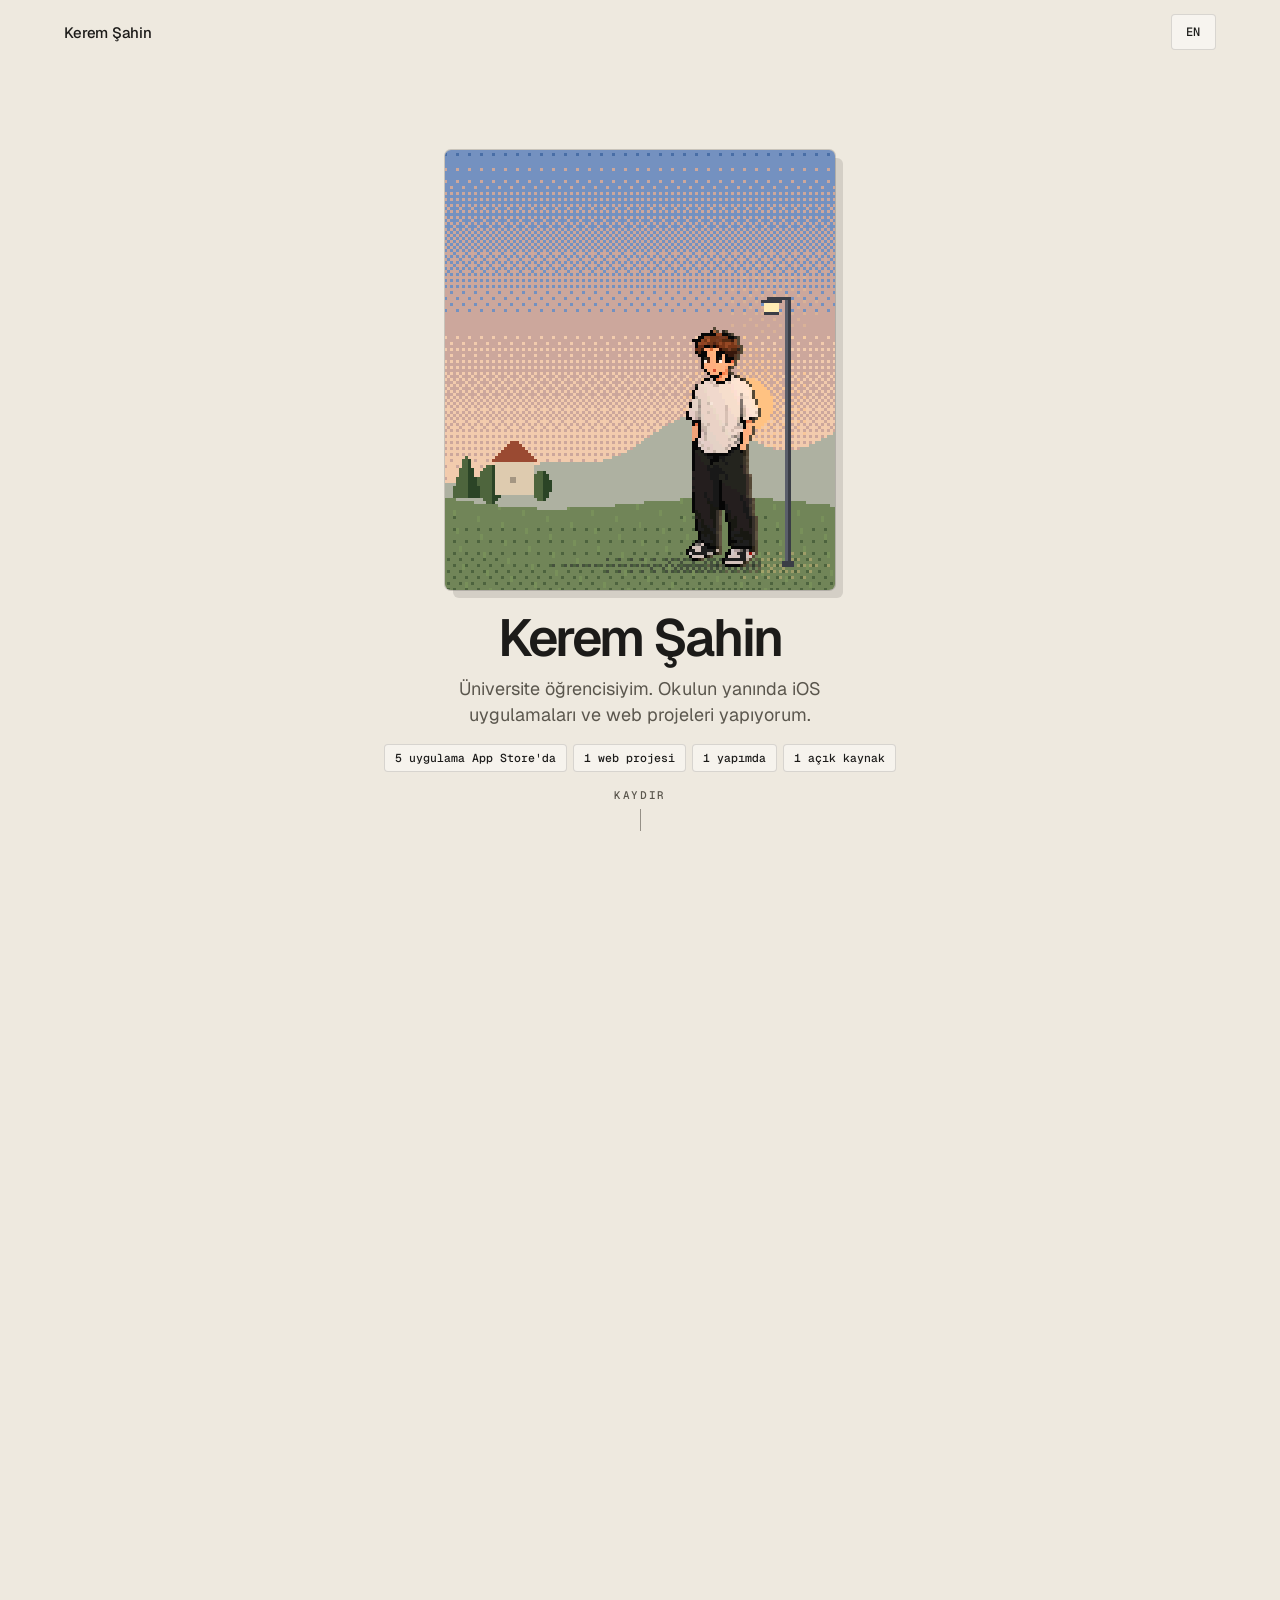
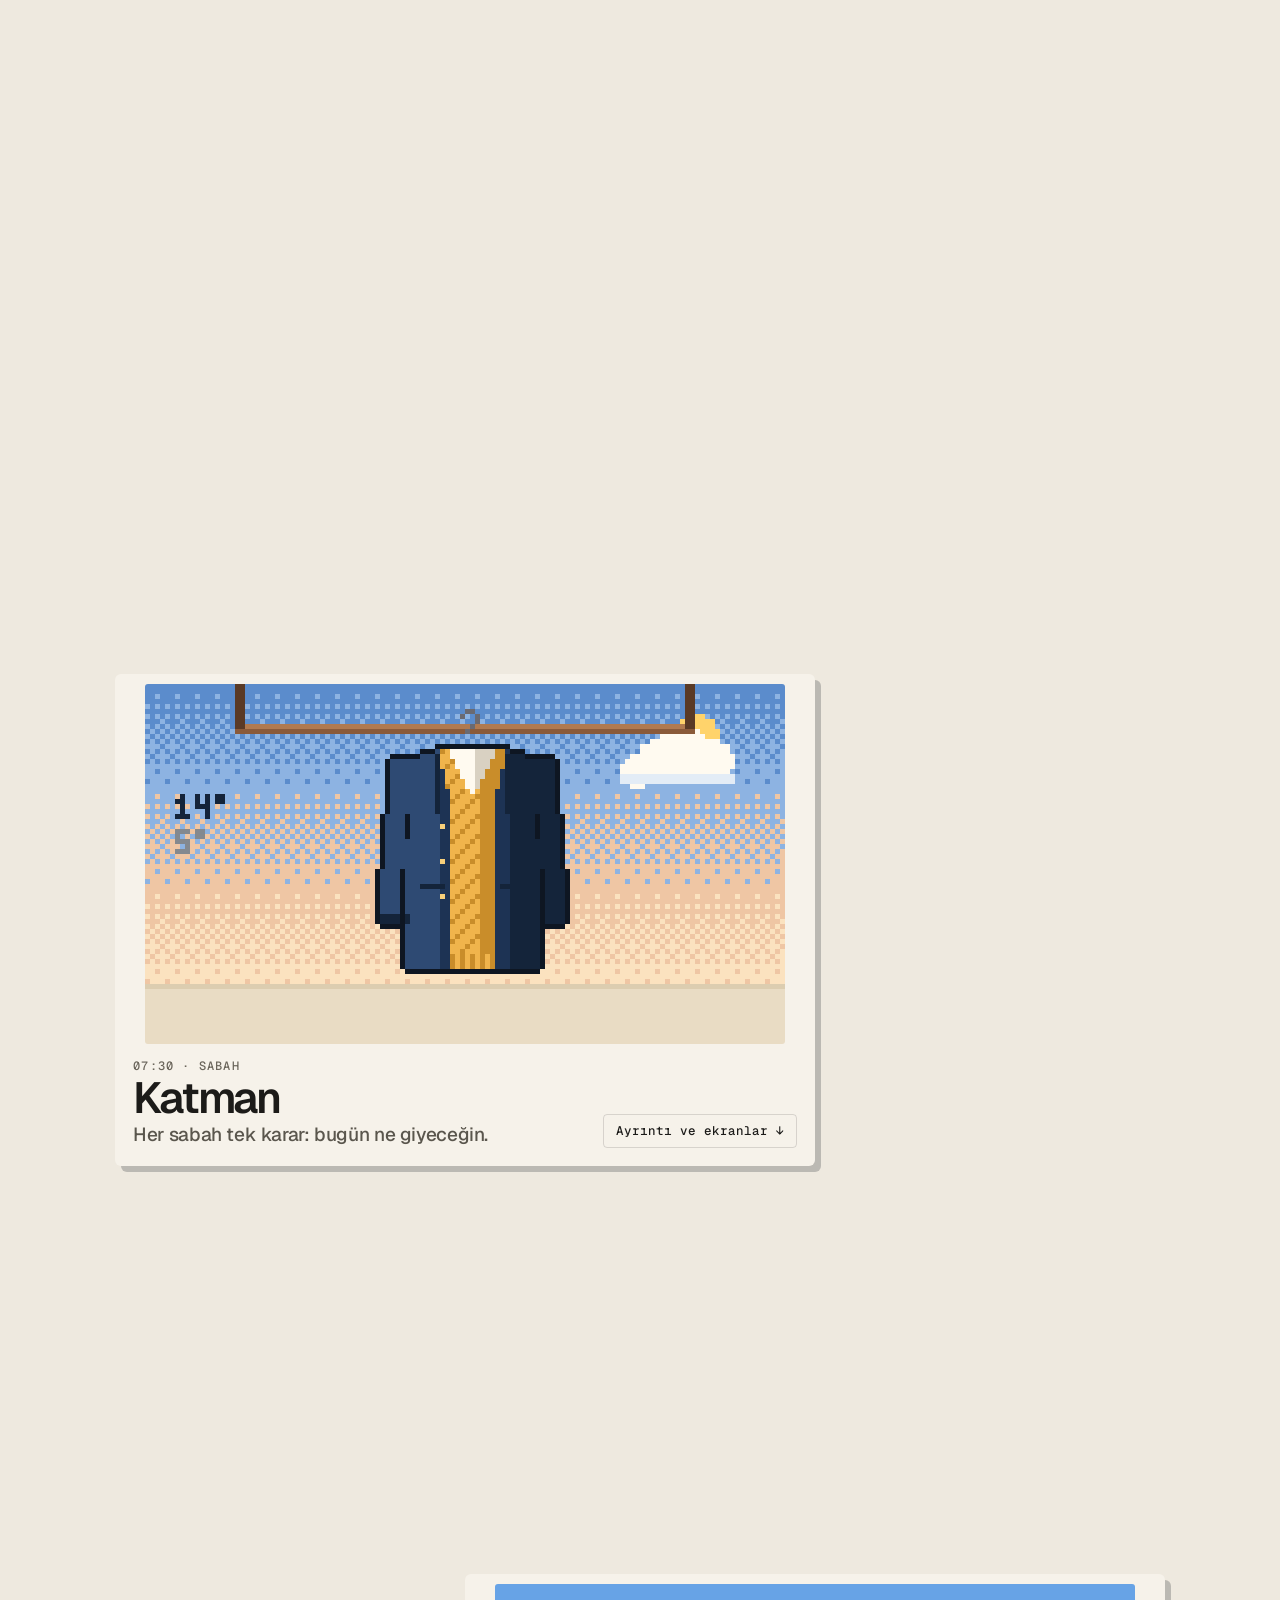
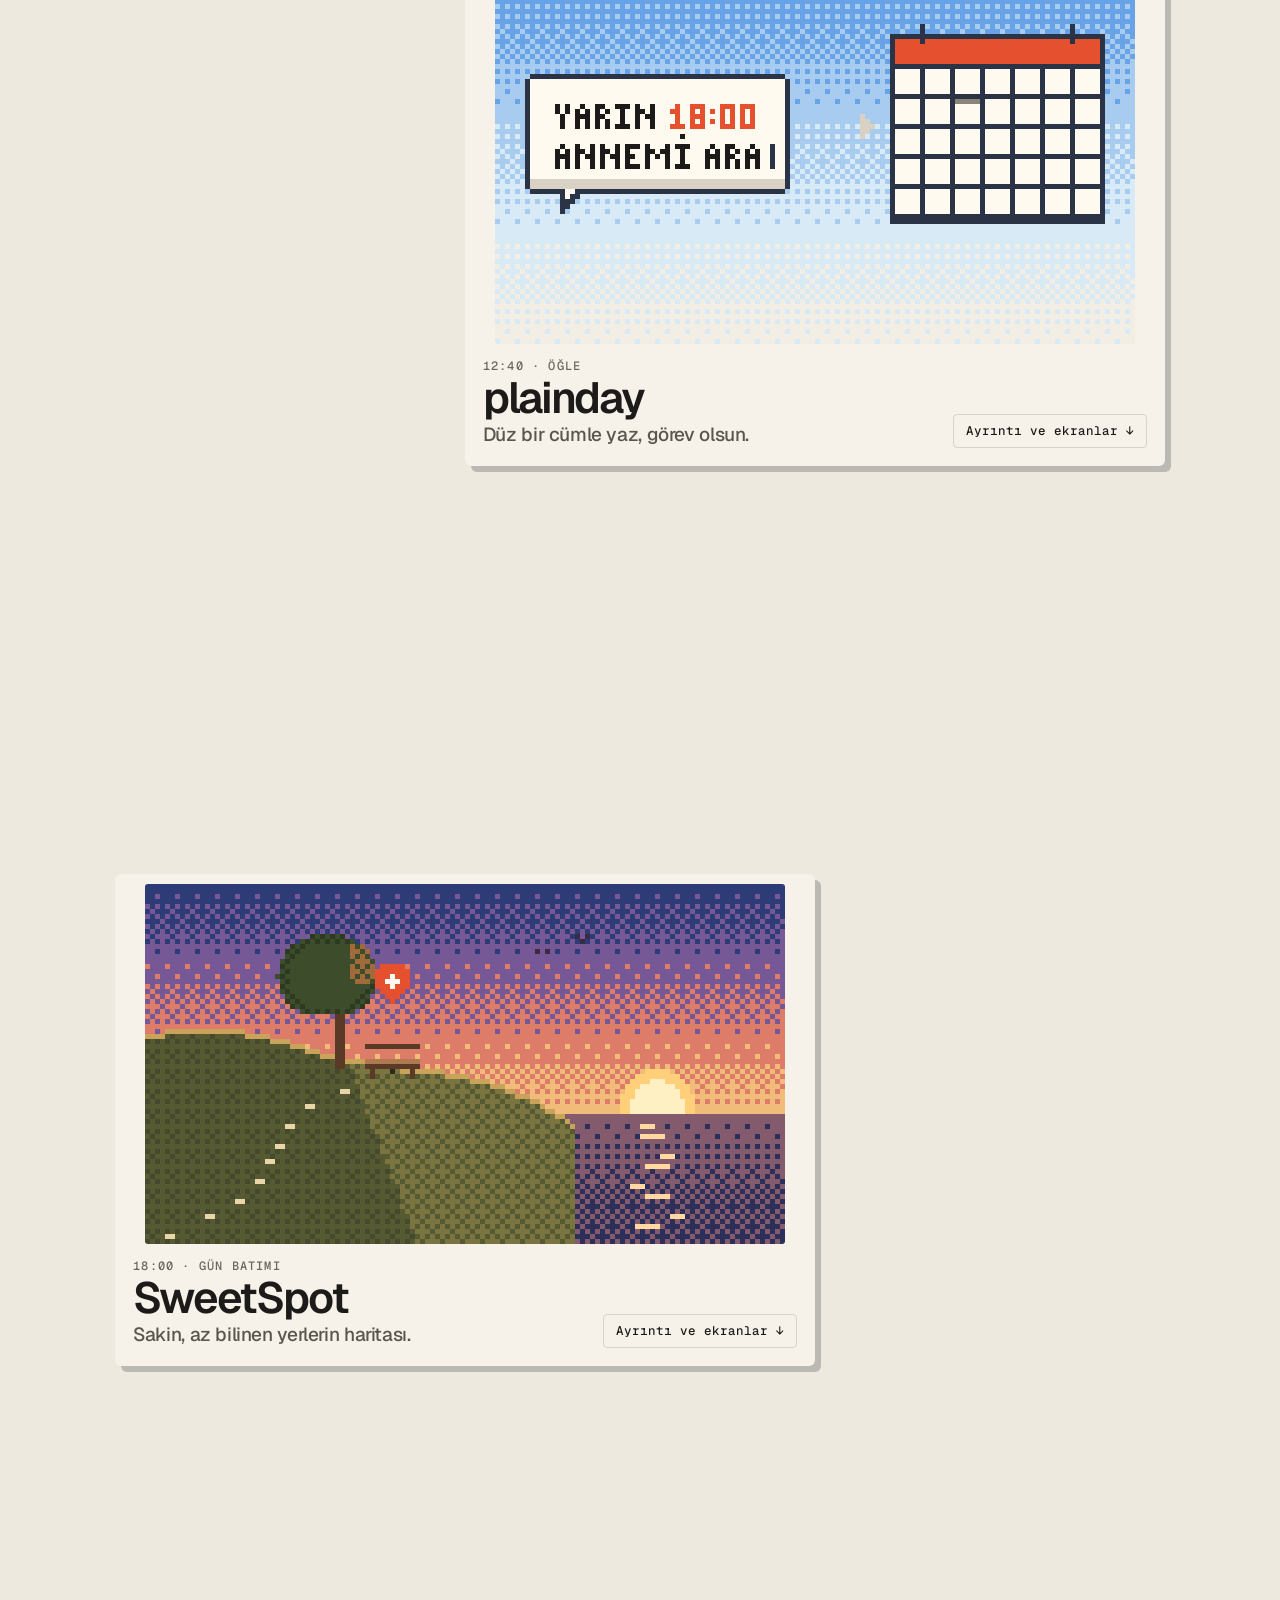
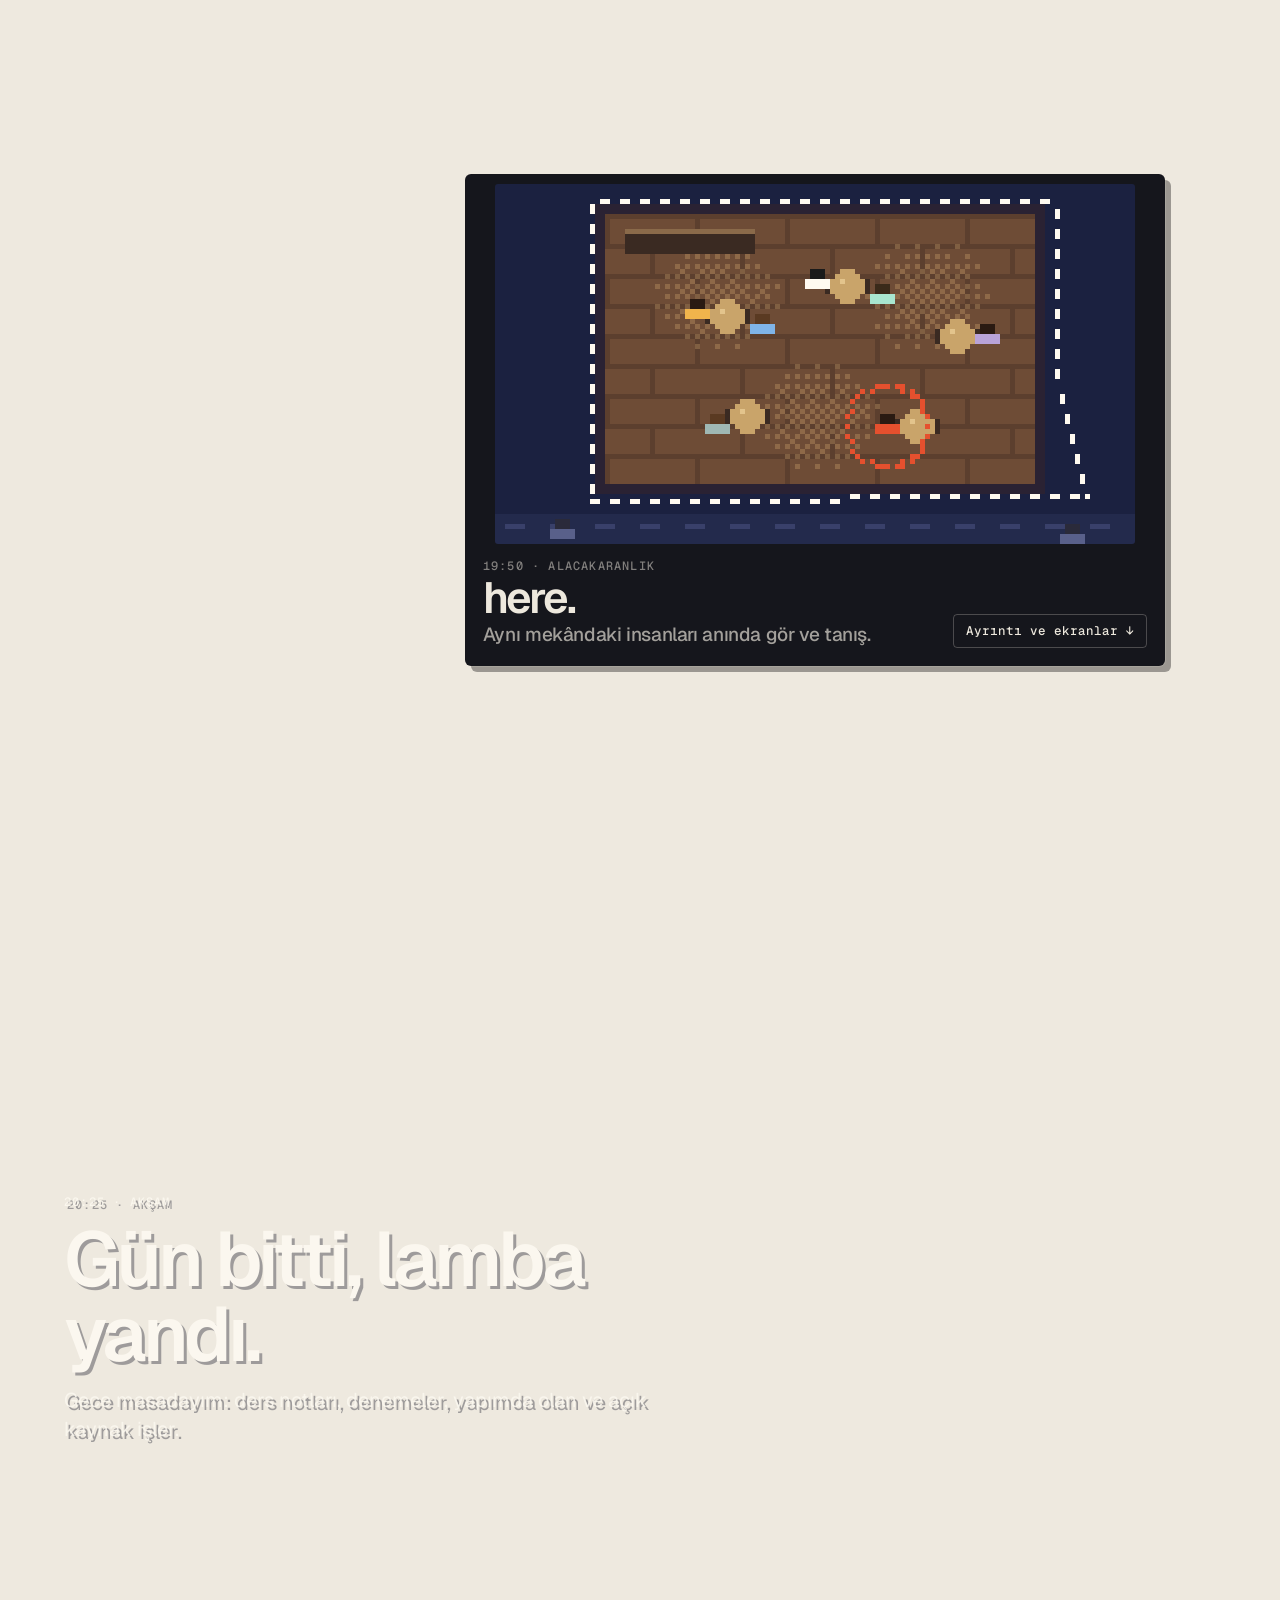
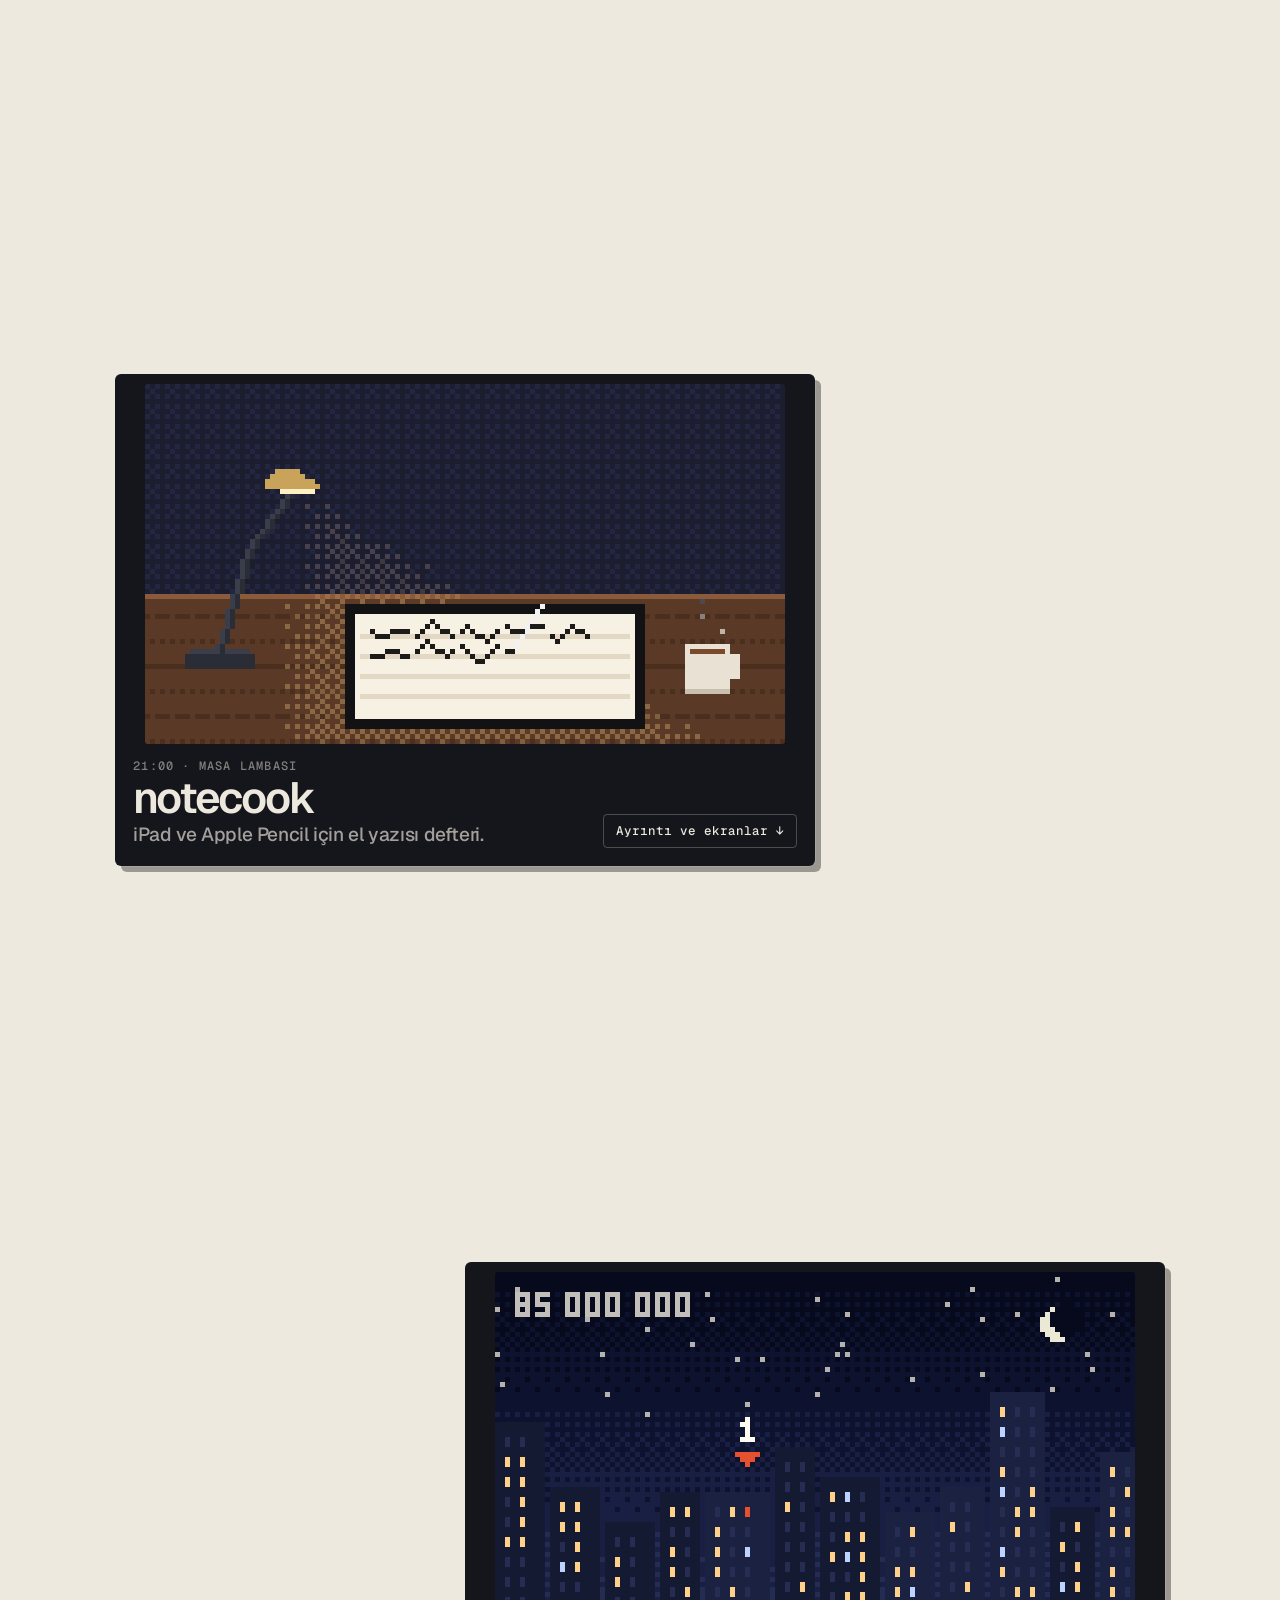
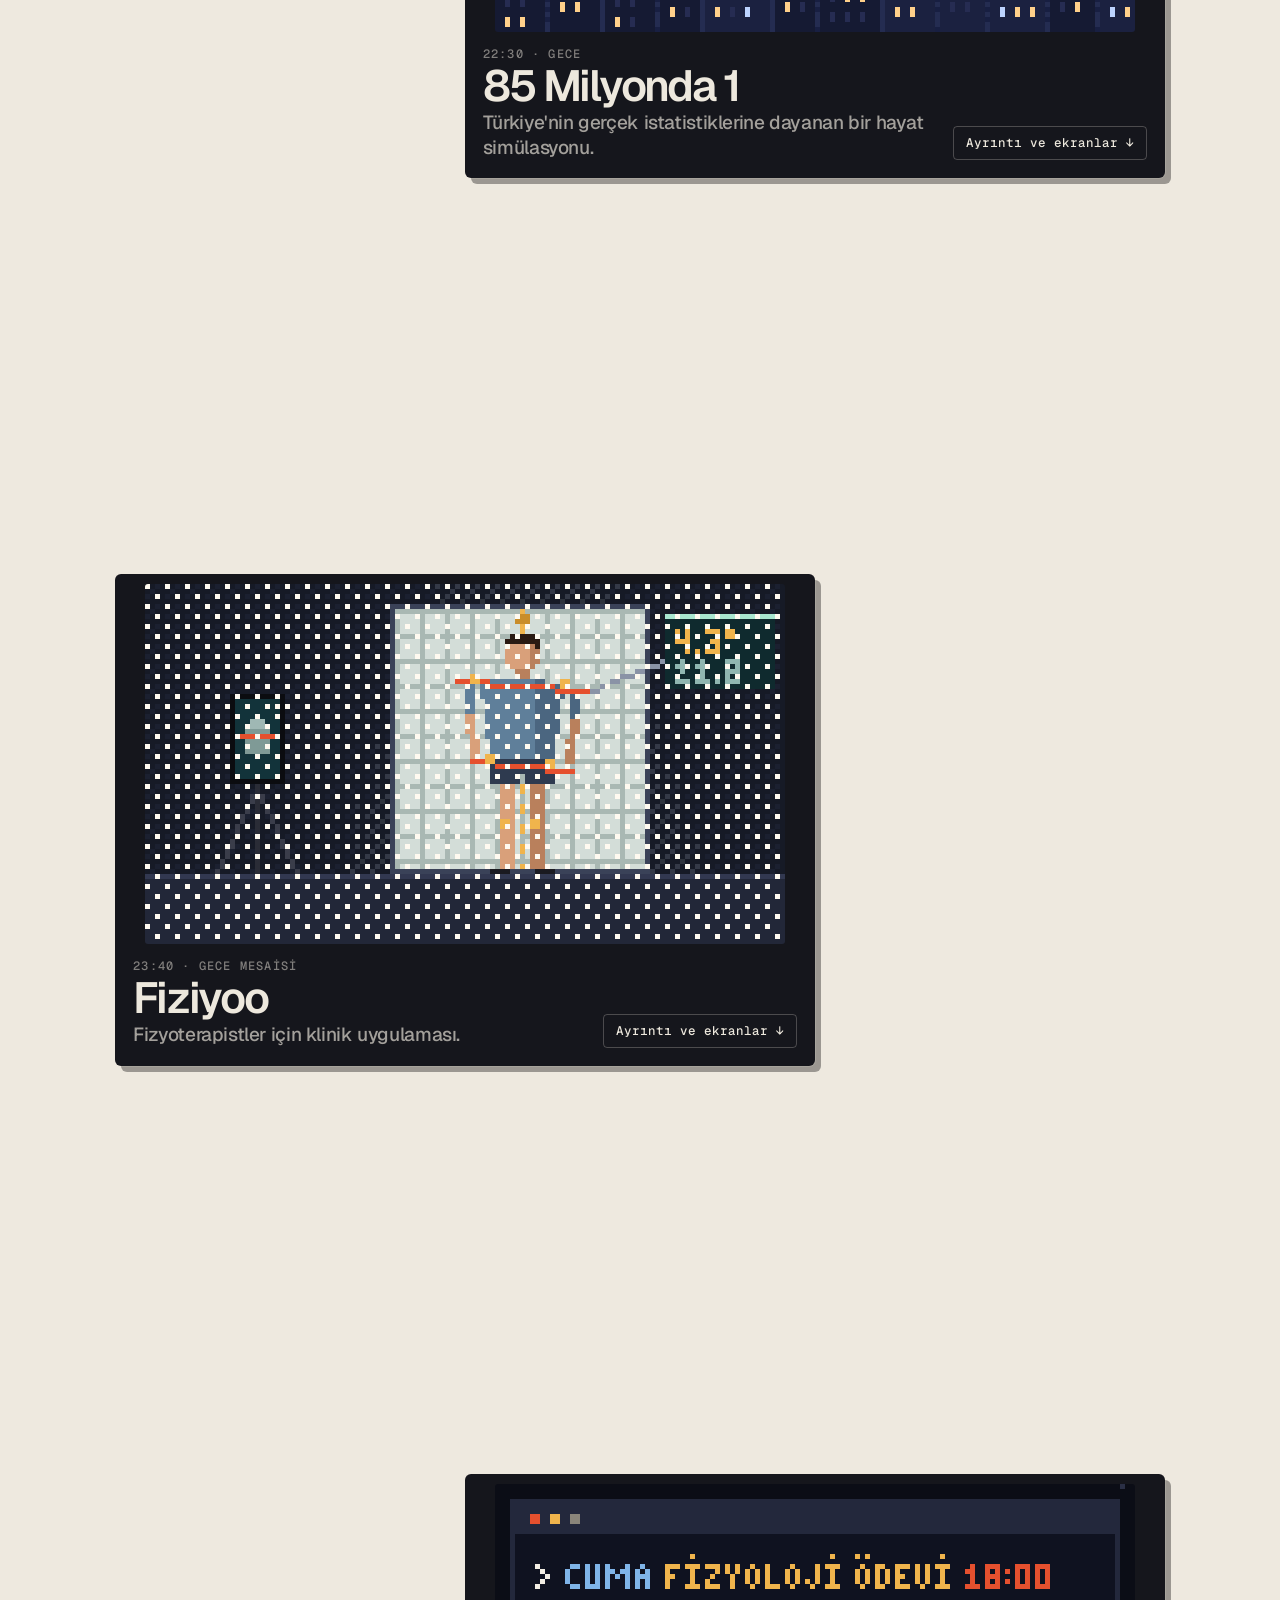
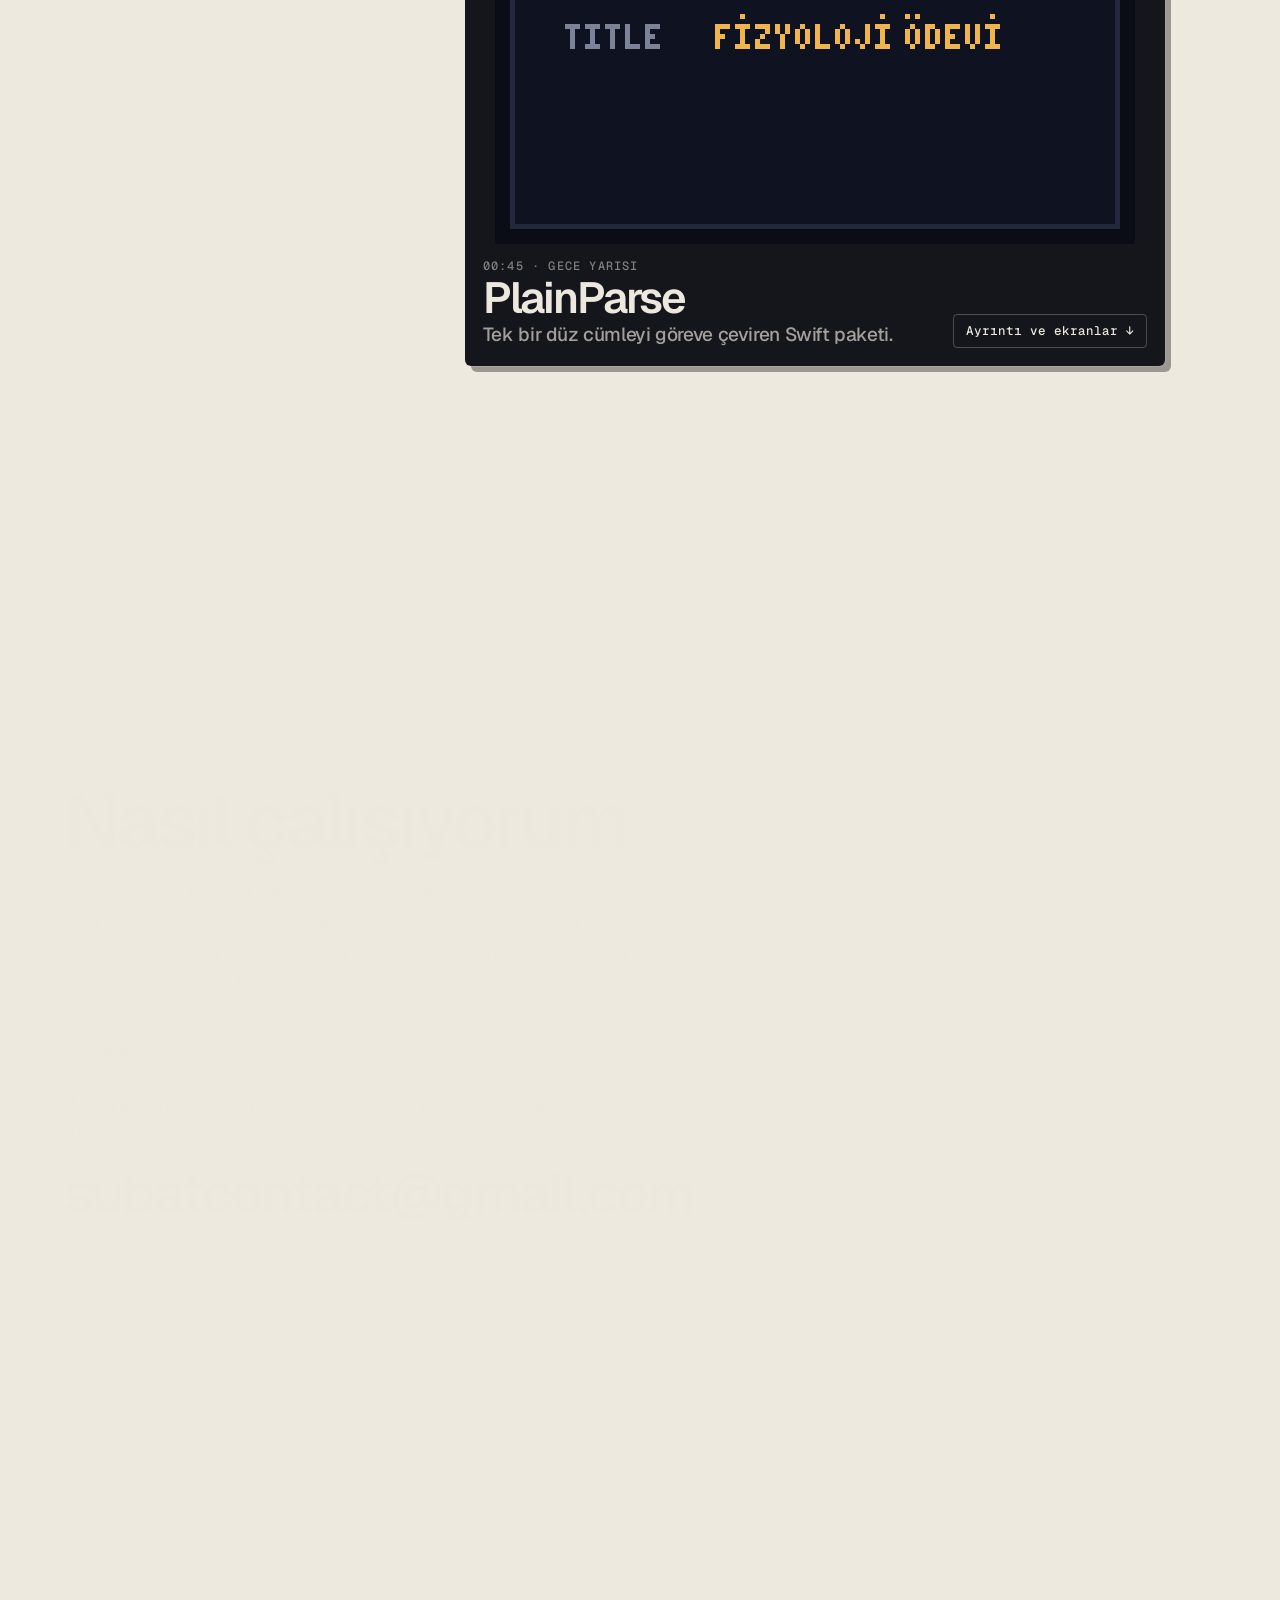
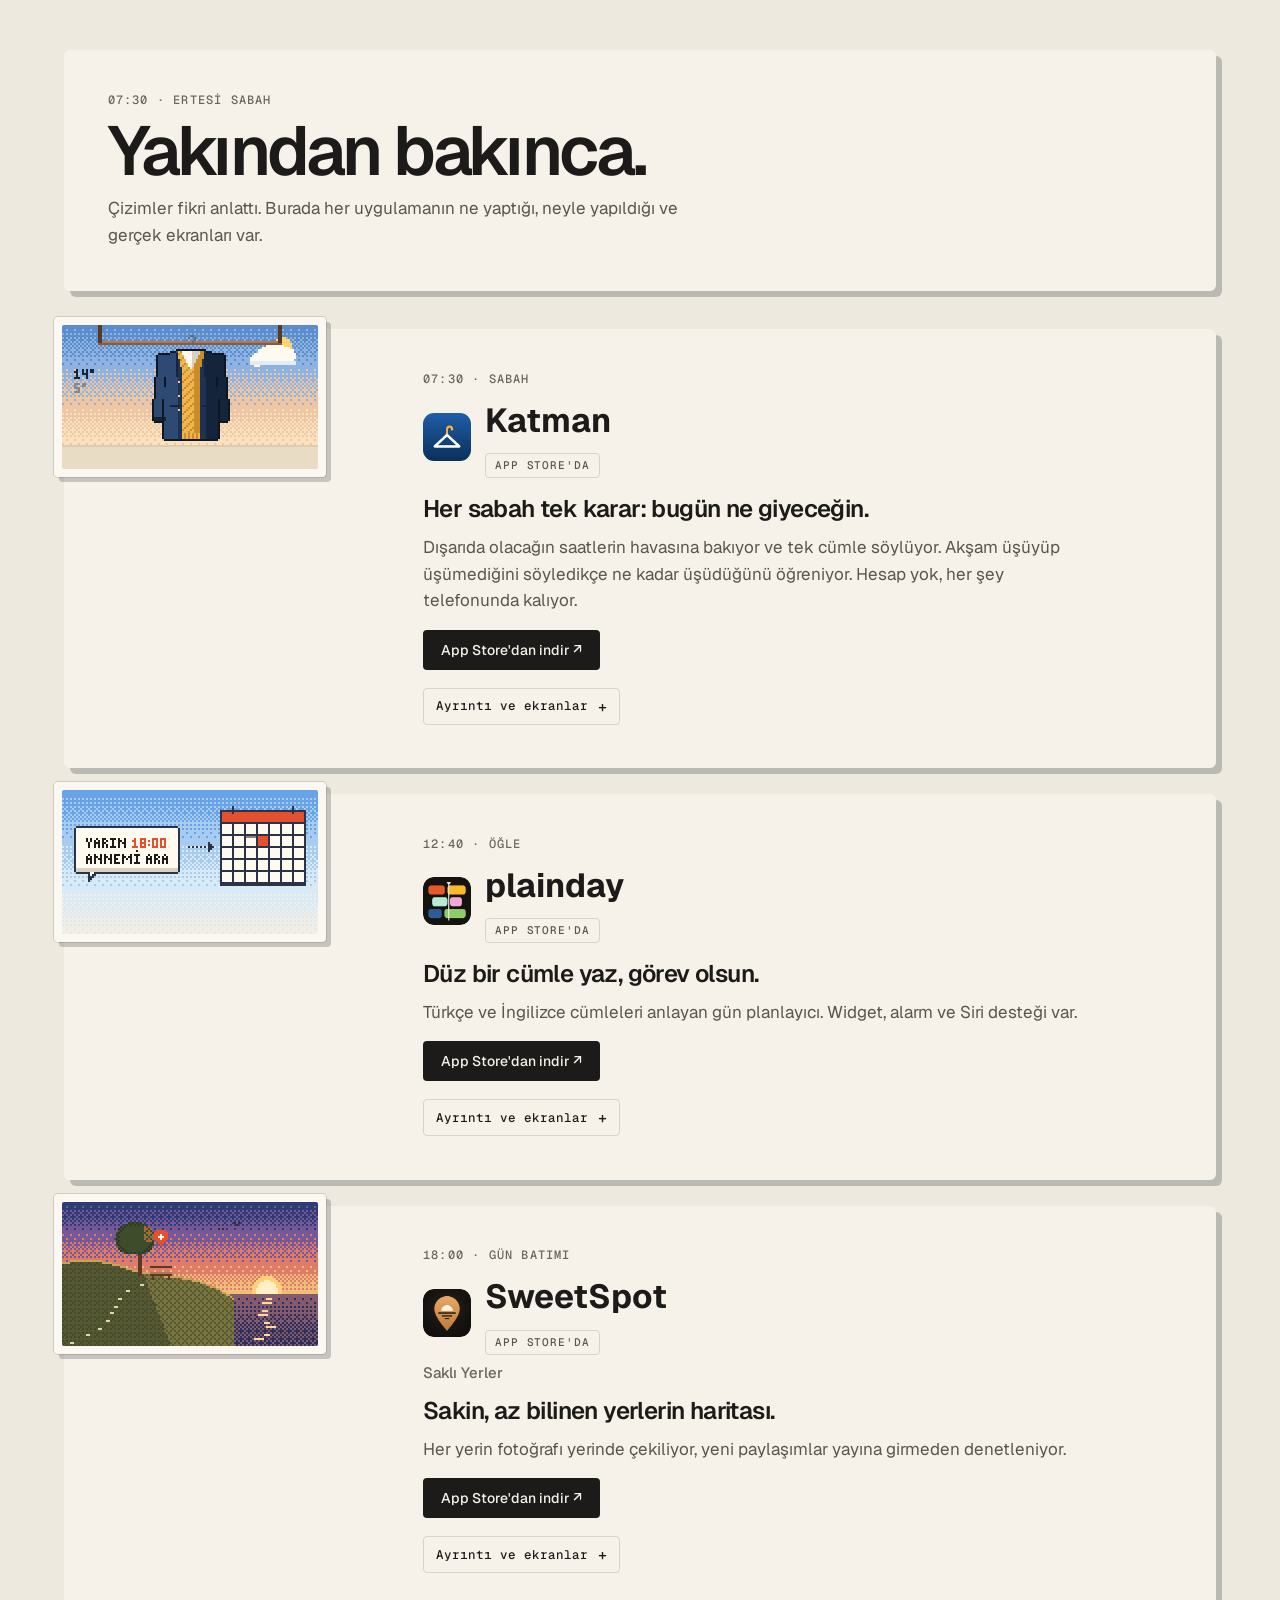
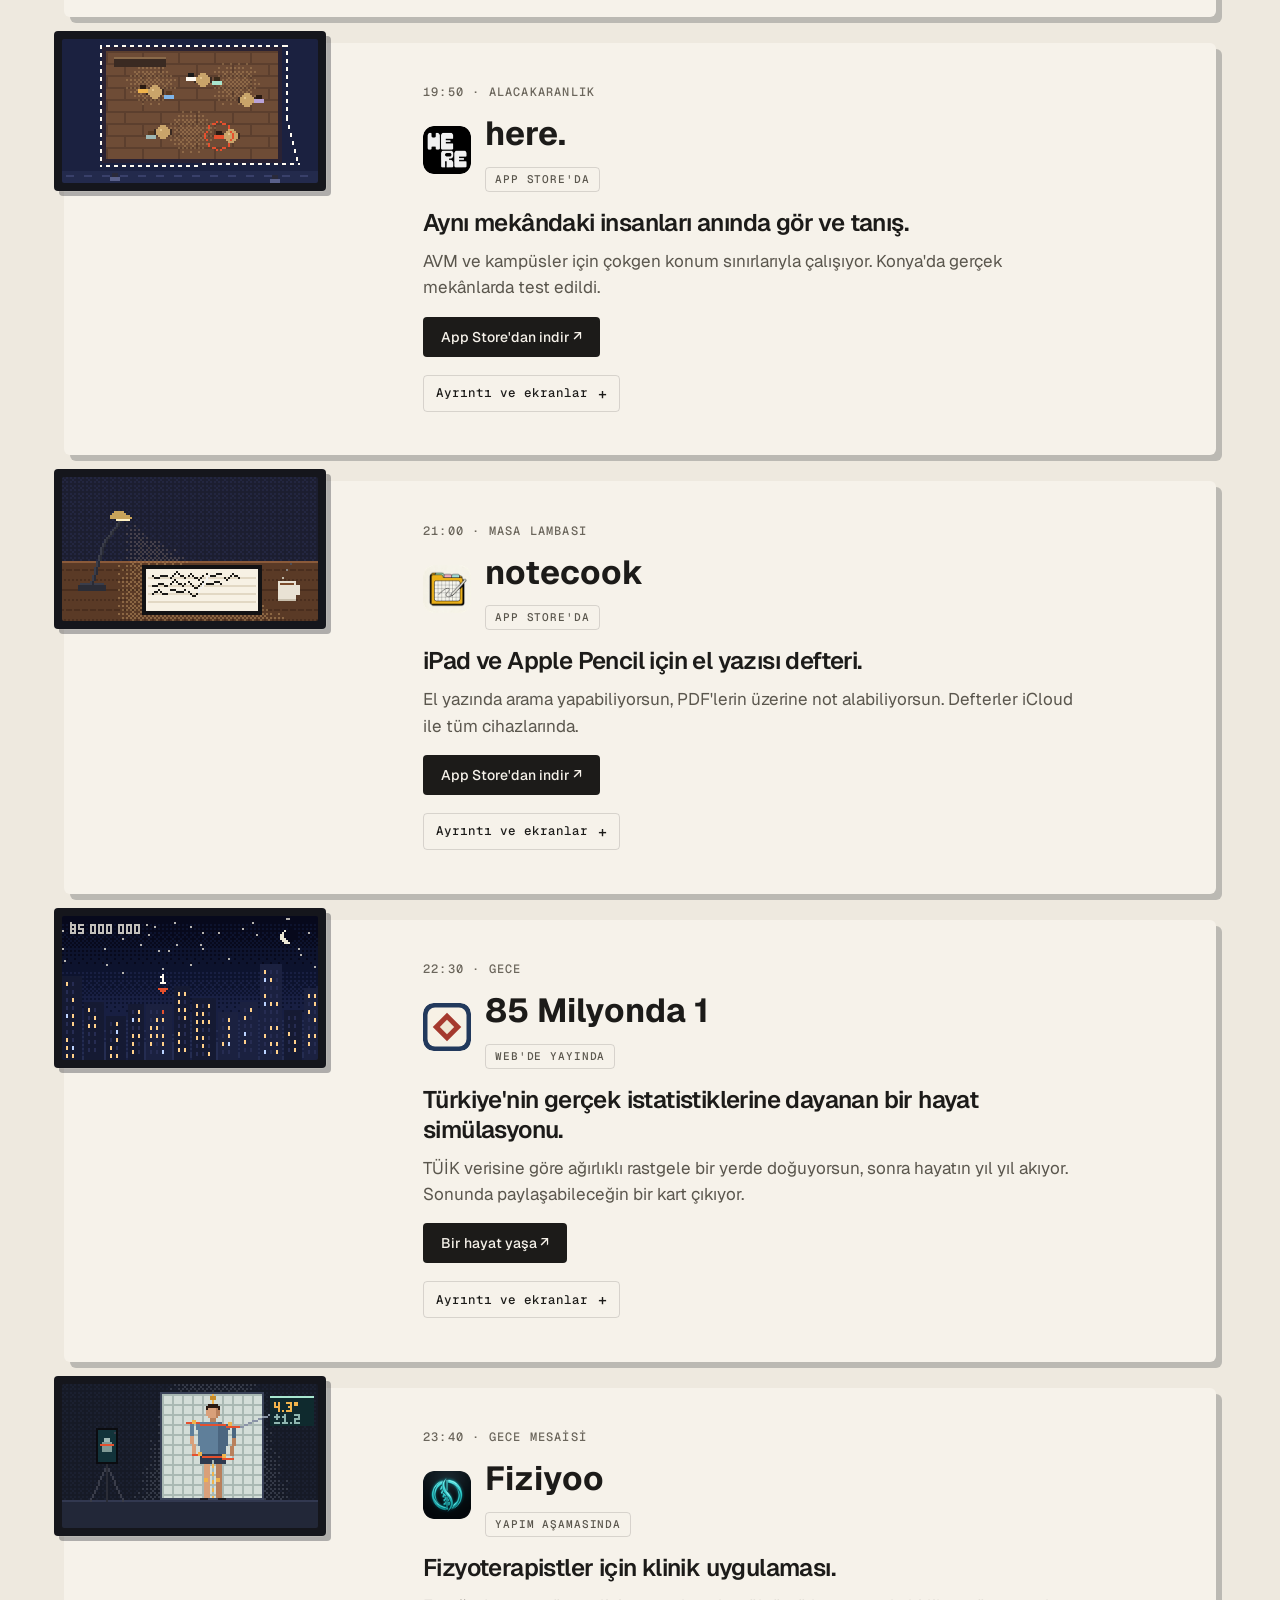
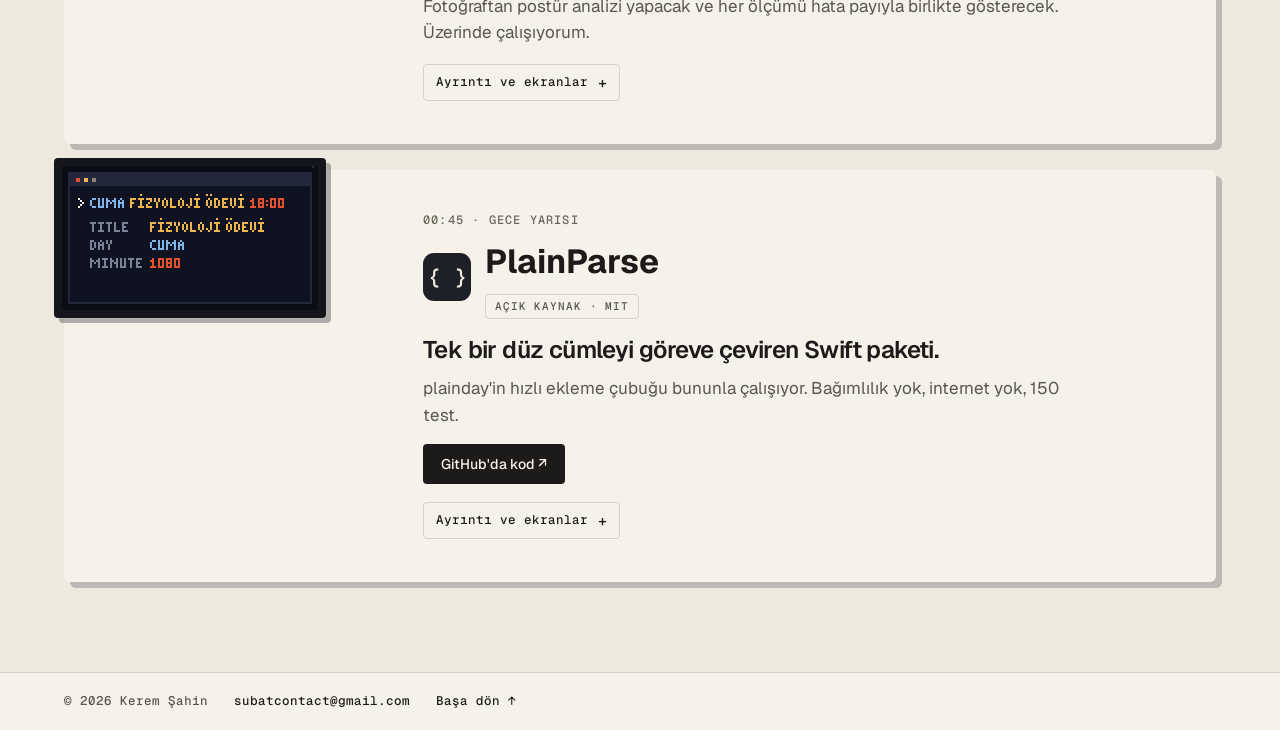
==== commit 2e0a1cba: "Ertesi sabah: her kartın köşesinde o günün çizimi Kartlarda çizim polaroid gibi iliştirildi; cümle, " ====
--- a/index.html
+++ b/index.html
@@ -20,7 +20,7 @@
 <link rel="preconnect" href="https://fonts.gstatic.com" crossorigin>
 <link rel="stylesheet" href="https://fonts.googleapis.com/css2?family=Geist:wght@400;500;600&family=Geist+Mono:wght@400;500&display=swap">
 <script>document.documentElement.classList.replace("no-js", "js");</script>
-<link rel="stylesheet" href="style.css?v=px14">
+<link rel="stylesheet" href="style.css?v=px15">
 </head>
 <body>
 
@@ -191,6 +191,7 @@
         <p data-tr="Çizimler fikri anlattı. Burada her uygulamanın ne yaptığı, neyle yapıldığı ve gerçek ekranları var." data-en="The drawings told the idea. Here is what each app does, what it's built with, and its real screens.">Çizimler fikri anlattı. Burada her uygulamanın ne yaptığı, neyle yapıldığı ve gerçek ekranları var.</p>
       </header>
       <article class="detail" id="d-katman">
+        <figure class="pin" aria-hidden="true"><canvas data-vig="katman" width="128" height="72"></canvas></figure>
         <div class="detail-head">
           <p class="hour" data-tr="07:30 · Sabah" data-en="07:30 · Morning">07:30 · Sabah</p>
           <div class="id">
@@ -198,6 +199,7 @@
         <div><h2>Katman</h2><span class="tag" data-tr="App Store'da" data-en="On the App Store">App Store'da</span></div>
       </div>
           <p class="say" data-tr="Her sabah tek karar: bugün ne giyeceğin." data-en="One decision every morning: what to wear today.">Her sabah tek karar: bugün ne giyeceğin.</p>
+          <p class="lede" data-tr="Dışarıda olacağın saatlerin havasına bakıyor ve tek cümle söylüyor. Akşam üşüyüp üşümediğini söyledikçe ne kadar üşüdüğünü öğreniyor. Hesap yok, her şey telefonunda kalıyor." data-en="It reads the forecast for the hours you're outside and gives you one sentence. Each evening you say whether you were cold, and it learns how cold you feel. No account; everything stays on your phone.">Dışarıda olacağın saatlerin havasına bakıyor ve tek cümle söylüyor. Akşam üşüyüp üşümediğini söyledikçe ne kadar üşüdüğünü öğreniyor. Hesap yok, her şey telefonunda kalıyor.</p>
           <a class="cta" href="https://apps.apple.com/tr/app/katman-bug%C3%BCn-ne-giysem/id6835842857" target="_blank" rel="noopener" data-tr="App Store'dan indir ↗" data-en="Get it on the App Store ↗">App Store'dan indir ↗</a>
         </div>
         <details class="detail-more">
@@ -205,7 +207,6 @@
           <div class="detail-body">
             <div class="detail-text">
             <p class="origin" data-tr="Sabahları havaya bakıp ne giyeceğime karar veremediğim için yaptım." data-en="I made it because I could never decide what to wear for the weather in the morning.">Sabahları havaya bakıp ne giyeceğime karar veremediğim için yaptım.</p>
-            <p data-tr="Dışarıda olacağın saatlerin havasına bakıyor ve tek cümle söylüyor. Akşam üşüyüp üşümediğini söyledikçe ne kadar üşüdüğünü öğreniyor. Hesap yok, her şey telefonunda kalıyor." data-en="It reads the forecast for the hours you're outside and gives you one sentence. Each evening you say whether you were cold, and it learns how cold you feel. No account; everything stays on your phone.">Dışarıda olacağın saatlerin havasına bakıyor ve tek cümle söylüyor. Akşam üşüyüp üşümediğini söyledikçe ne kadar üşüdüğünü öğreniyor. Hesap yok, her şey telefonunda kalıyor.</p>
             <div class="decision">
         <span class="d-main" data-tr="İnce ceket giy." data-en="Wear a light jacket.">İnce ceket giy.</span>
         <span class="d-off" data-tr="12:00'de çıkar" data-en="take it off at 12:00">12:00'de çıkar</span>
@@ -219,6 +220,7 @@
         </details>
       </article>
       <article class="detail" id="d-plainday">
+        <figure class="pin" aria-hidden="true"><canvas data-vig="plainday" width="128" height="72"></canvas></figure>
         <div class="detail-head">
           <p class="hour" data-tr="12:40 · Öğle" data-en="12:40 · Midday">12:40 · Öğle</p>
           <div class="id">
@@ -226,13 +228,13 @@
         <div><h2>plainday</h2><span class="tag" data-tr="App Store'da" data-en="On the App Store">App Store'da</span></div>
       </div>
           <p class="say" data-tr="Düz bir cümle yaz, görev olsun." data-en="Write one plain sentence, get a task.">Düz bir cümle yaz, görev olsun.</p>
+          <p class="lede" data-tr="Türkçe ve İngilizce cümleleri anlayan gün planlayıcı. Widget, alarm ve Siri desteği var." data-en="A day planner that understands plain Turkish and English sentences. Widgets, alarms and Siri.">Türkçe ve İngilizce cümleleri anlayan gün planlayıcı. Widget, alarm ve Siri desteği var.</p>
           <a class="cta" href="https://apps.apple.com/tr/app/plainday/id6823780735" target="_blank" rel="noopener" data-tr="App Store'dan indir ↗" data-en="Get it on the App Store ↗">App Store'dan indir ↗</a>
         </div>
         <details class="detail-more">
           <summary><span data-tr="Ayrıntı ve ekranlar" data-en="Details and screens">Ayrıntı ve ekranlar</span></summary>
           <div class="detail-body">
             <div class="detail-text">
-            <p data-tr="Türkçe ve İngilizce cümleleri anlayan gün planlayıcı. Widget, alarm ve Siri desteği var." data-en="A day planner that understands plain Turkish and English sentences. Widgets, alarms and Siri.">Türkçe ve İngilizce cümleleri anlayan gün planlayıcı. Widget, alarm ve Siri desteği var.</p>
             <div class="try">
         <label for="pd-input" class="try-label" data-tr="Dene: bir cümle yaz" data-en="Try it: type a sentence">Dene: bir cümle yaz</label>
         <input id="pd-input" type="text" value="Cuma fizyoloji ödevi 18:00" autocomplete="off" spellcheck="false">
@@ -251,6 +253,7 @@
         </details>
       </article>
       <article class="detail" id="d-sweetspot">
+        <figure class="pin" aria-hidden="true"><canvas data-vig="sweetspot" width="128" height="72"></canvas></figure>
         <div class="detail-head">
           <p class="hour" data-tr="18:00 · Gün batımı" data-en="18:00 · Sunset">18:00 · Gün batımı</p>
           <div class="id">
@@ -259,13 +262,13 @@
       </div>
           <p class="sub">Saklı Yerler</p>
           <p class="say" data-tr="Sakin, az bilinen yerlerin haritası." data-en="A map of quiet, little-known places.">Sakin, az bilinen yerlerin haritası.</p>
+          <p class="lede" data-tr="Her yerin fotoğrafı yerinde çekiliyor, yeni paylaşımlar yayına girmeden denetleniyor." data-en="Every place is photographed on the spot, and new posts are moderated before they go live.">Her yerin fotoğrafı yerinde çekiliyor, yeni paylaşımlar yayına girmeden denetleniyor.</p>
           <a class="cta" href="https://apps.apple.com/tr/app/sweetspot-sakl%C4%B1-yerler/id6824031187" target="_blank" rel="noopener" data-tr="App Store'dan indir ↗" data-en="Get it on the App Store ↗">App Store'dan indir ↗</a>
         </div>
         <details class="detail-more">
           <summary><span data-tr="Ayrıntı ve ekranlar" data-en="Details and screens">Ayrıntı ve ekranlar</span></summary>
           <div class="detail-body">
             <div class="detail-text">
-            <p data-tr="Her yerin fotoğrafı yerinde çekiliyor, yeni paylaşımlar yayına girmeden denetleniyor." data-en="Every place is photographed on the spot, and new posts are moderated before they go live.">Her yerin fotoğrafı yerinde çekiliyor, yeni paylaşımlar yayına girmeden denetleniyor.</p>
             <p class="stack">SwiftUI · MapKit · Firebase · Cloud Functions</p>
             <a class="back" href="#sweetspot" data-tr="Güne dön ↑" data-en="Back to the day ↑">Güne dön ↑</a>
             </div>
@@ -274,6 +277,7 @@
         </details>
       </article>
       <article class="detail" id="d-here">
+        <figure class="pin dark" aria-hidden="true"><canvas data-vig="here" width="128" height="72"></canvas></figure>
         <div class="detail-head">
           <p class="hour" data-tr="19:50 · Alacakaranlık" data-en="19:50 · Dusk">19:50 · Alacakaranlık</p>
           <div class="id">
@@ -281,13 +285,13 @@
         <div><h2>here.</h2><span class="tag" data-tr="App Store'da" data-en="On the App Store">App Store'da</span></div>
       </div>
           <p class="say" data-tr="Aynı mekândaki insanları anında gör ve tanış." data-en="See who's at the same venue right now and meet them.">Aynı mekândaki insanları anında gör ve tanış.</p>
+          <p class="lede" data-tr="AVM ve kampüsler için çokgen konum sınırlarıyla çalışıyor. Konya'da gerçek mekânlarda test edildi." data-en="It works with polygon location boundaries for malls and campuses, and it was tested in real venues in Konya.">AVM ve kampüsler için çokgen konum sınırlarıyla çalışıyor. Konya'da gerçek mekânlarda test edildi.</p>
           <a class="cta" href="https://apps.apple.com/tr/app/here/id6767262061" target="_blank" rel="noopener" data-tr="App Store'dan indir ↗" data-en="Get it on the App Store ↗">App Store'dan indir ↗</a>
         </div>
         <details class="detail-more">
           <summary><span data-tr="Ayrıntı ve ekranlar" data-en="Details and screens">Ayrıntı ve ekranlar</span></summary>
           <div class="detail-body">
             <div class="detail-text">
-            <p data-tr="AVM ve kampüsler için çokgen konum sınırlarıyla çalışıyor. Konya'da gerçek mekânlarda test edildi." data-en="It works with polygon location boundaries for malls and campuses, and it was tested in real venues in Konya.">AVM ve kampüsler için çokgen konum sınırlarıyla çalışıyor. Konya'da gerçek mekânlarda test edildi.</p>
             <p class="stack">React · Capacitor · Firebase</p>
             <a class="back" href="#here" data-tr="Güne dön ↑" data-en="Back to the day ↑">Güne dön ↑</a>
             </div>
@@ -296,6 +300,7 @@
         </details>
       </article>
       <article class="detail" id="d-notecook">
+        <figure class="pin dark" aria-hidden="true"><canvas data-vig="notecook" width="128" height="72"></canvas></figure>
         <div class="detail-head">
           <p class="hour" data-tr="21:00 · Masa lambası" data-en="21:00 · Desk lamp">21:00 · Masa lambası</p>
           <div class="id">
@@ -303,13 +308,13 @@
         <div><h2>notecook</h2><span class="tag" data-tr="App Store'da" data-en="On the App Store">App Store'da</span></div>
       </div>
           <p class="say" data-tr="iPad ve Apple Pencil için el yazısı defteri." data-en="A handwriting notebook for iPad and Apple Pencil.">iPad ve Apple Pencil için el yazısı defteri.</p>
+          <p class="lede" data-tr="El yazında arama yapabiliyorsun, PDF'lerin üzerine not alabiliyorsun. Defterler iCloud ile tüm cihazlarında." data-en="Your handwriting becomes searchable, you can write on top of PDFs, and your notebooks sync over iCloud.">El yazında arama yapabiliyorsun, PDF'lerin üzerine not alabiliyorsun. Defterler iCloud ile tüm cihazlarında.</p>
           <a class="cta" href="https://apps.apple.com/tr/app/notecook/id6811676558" target="_blank" rel="noopener" data-tr="App Store'dan indir ↗" data-en="Get it on the App Store ↗">App Store'dan indir ↗</a>
         </div>
         <details class="detail-more">
           <summary><span data-tr="Ayrıntı ve ekranlar" data-en="Details and screens">Ayrıntı ve ekranlar</span></summary>
           <div class="detail-body">
             <div class="detail-text">
-            <p data-tr="El yazında arama yapabiliyorsun, PDF'lerin üzerine not alabiliyorsun. Defterler iCloud ile tüm cihazlarında." data-en="Your handwriting becomes searchable, you can write on top of PDFs, and your notebooks sync over iCloud.">El yazında arama yapabiliyorsun, PDF'lerin üzerine not alabiliyorsun. Defterler iCloud ile tüm cihazlarında.</p>
             <p class="stack">SwiftUI · PencilKit · Vision · SwiftData + CloudKit</p>
             <a class="back" href="#notecook" data-tr="Güne dön ↑" data-en="Back to the day ↑">Güne dön ↑</a>
             </div>
@@ -318,6 +323,7 @@
         </details>
       </article>
       <article class="detail" id="d-milyonda">
+        <figure class="pin dark" aria-hidden="true"><canvas data-vig="milyonda" width="128" height="72"></canvas></figure>
         <div class="detail-head">
           <p class="hour" data-tr="22:30 · Gece" data-en="22:30 · Night">22:30 · Gece</p>
           <div class="id">
@@ -325,13 +331,13 @@
         <div><h2>85 Milyonda 1</h2><span class="tag web" data-tr="Web'de yayında" data-en="Live on the web">Web'de yayında</span></div>
       </div>
           <p class="say" data-tr="Türkiye'nin gerçek istatistiklerine dayanan bir hayat simülasyonu." data-en="A life simulation built on Turkey's real statistics.">Türkiye'nin gerçek istatistiklerine dayanan bir hayat simülasyonu.</p>
+          <p class="lede" data-tr="TÜİK verisine göre ağırlıklı rastgele bir yerde doğuyorsun, sonra hayatın yıl yıl akıyor. Sonunda paylaşabileceğin bir kart çıkıyor." data-en="You're born at random, weighted by official TÜİK data, then your life unfolds year by year. At the end you get a card to share.">TÜİK verisine göre ağırlıklı rastgele bir yerde doğuyorsun, sonra hayatın yıl yıl akıyor. Sonunda paylaşabileceğin bir kart çıkıyor.</p>
           <a class="cta" href="https://85milyondabir.com.tr" target="_blank" rel="noopener" data-tr="Bir hayat yaşa ↗" data-en="Live a life ↗">Bir hayat yaşa ↗</a>
         </div>
         <details class="detail-more">
           <summary><span data-tr="Ayrıntı ve ekranlar" data-en="Details and screens">Ayrıntı ve ekranlar</span></summary>
           <div class="detail-body">
             <div class="detail-text">
-            <p data-tr="TÜİK verisine göre ağırlıklı rastgele bir yerde doğuyorsun, sonra hayatın yıl yıl akıyor. Sonunda paylaşabileceğin bir kart çıkıyor." data-en="You're born at random, weighted by official TÜİK data, then your life unfolds year by year. At the end you get a card to share.">TÜİK verisine göre ağırlıklı rastgele bir yerde doğuyorsun, sonra hayatın yıl yıl akıyor. Sonunda paylaşabileceğin bir kart çıkıyor.</p>
             <p class="stack" data-tr="Next.js · TypeScript · TÜİK verisi" data-en="Next.js · TypeScript · TÜİK data">Next.js · TypeScript · TÜİK verisi</p>
             <a class="back" href="#milyonda" data-tr="Güne dön ↑" data-en="Back to the day ↑">Güne dön ↑</a>
             </div>
@@ -340,6 +346,7 @@
         </details>
       </article>
       <article class="detail" id="d-fiziyoo">
+        <figure class="pin dark" aria-hidden="true"><canvas data-vig="fiziyoo" width="128" height="72"></canvas></figure>
         <div class="detail-head">
           <p class="hour" data-tr="23:40 · Gece mesaisi" data-en="23:40 · Working late">23:40 · Gece mesaisi</p>
           <div class="id">
@@ -347,12 +354,12 @@
         <div><h2>Fiziyoo</h2><span class="tag dev" data-tr="Yapım aşamasında" data-en="In development">Yapım aşamasında</span></div>
       </div>
           <p class="say" data-tr="Fizyoterapistler için klinik uygulaması." data-en="A clinic app for physiotherapists.">Fizyoterapistler için klinik uygulaması.</p>
-        </div>
-        <details class="detail-more">
-          <summary><span data-tr="Ayrıntı ve ekranlar" data-en="Details and screens">Ayrıntı ve ekranlar</span></summary>
-          <div class="detail-body">
-            <div class="detail-text">
-            <p data-tr="Fotoğraftan postür analizi yapacak ve her ölçümü hata payıyla birlikte gösterecek. Üzerinde çalışıyorum." data-en="It will analyse posture from a photo and show every measurement with its error band. I'm working on it.">Fotoğraftan postür analizi yapacak ve her ölçümü hata payıyla birlikte gösterecek. Üzerinde çalışıyorum.</p>
+          <p class="lede" data-tr="Fotoğraftan postür analizi yapacak ve her ölçümü hata payıyla birlikte gösterecek. Üzerinde çalışıyorum." data-en="It will analyse posture from a photo and show every measurement with its error band. I'm working on it.">Fotoğraftan postür analizi yapacak ve her ölçümü hata payıyla birlikte gösterecek. Üzerinde çalışıyorum.</p>
+        </div>
+        <details class="detail-more">
+          <summary><span data-tr="Ayrıntı ve ekranlar" data-en="Details and screens">Ayrıntı ve ekranlar</span></summary>
+          <div class="detail-body">
+            <div class="detail-text">
             <div class="readings">
         <div><span data-tr="Omuz eğimi" data-en="Shoulder tilt">Omuz eğimi</span><b>4.3° ± 1.2°</b></div>
         <div><span data-tr="Leğen eğimi" data-en="Pelvic tilt">Leğen eğimi</span><b>3.8° ± 1.5°</b></div>
@@ -366,6 +373,7 @@
         </details>
       </article>
       <article class="detail" id="d-plainparse">
+        <figure class="pin dark" aria-hidden="true"><canvas data-vig="plainparse" width="128" height="72"></canvas></figure>
         <div class="detail-head">
           <p class="hour" data-tr="00:45 · Gece yarısı" data-en="00:45 · After midnight">00:45 · Gece yarısı</p>
           <div class="id">
@@ -373,13 +381,13 @@
         <div><h2>PlainParse</h2><span class="tag oss" data-tr="Açık kaynak · MIT" data-en="Open source · MIT">Açık kaynak · MIT</span></div>
       </div>
           <p class="say" data-tr="Tek bir düz cümleyi göreve çeviren Swift paketi." data-en="A Swift package that turns one plain sentence into a task.">Tek bir düz cümleyi göreve çeviren Swift paketi.</p>
+          <p class="lede" data-tr="plainday'in hızlı ekleme çubuğu bununla çalışıyor. Bağımlılık yok, internet yok, 150 test." data-en="It runs plainday's quick-add bar. No dependencies, no network, 150 tests.">plainday'in hızlı ekleme çubuğu bununla çalışıyor. Bağımlılık yok, internet yok, 150 test.</p>
           <a class="cta" href="https://github.com/kerem-sahin/plainparse" target="_blank" rel="noopener" data-tr="GitHub'da kod ↗" data-en="Code on GitHub ↗">GitHub'da kod ↗</a>
         </div>
         <details class="detail-more">
           <summary><span data-tr="Ayrıntı ve ekranlar" data-en="Details and screens">Ayrıntı ve ekranlar</span></summary>
           <div class="detail-body">
             <div class="detail-text">
-            <p data-tr="plainday'in hızlı ekleme çubuğu bununla çalışıyor. Bağımlılık yok, internet yok, 150 test." data-en="It runs plainday's quick-add bar. No dependencies, no network, 150 tests.">plainday'in hızlı ekleme çubuğu bununla çalışıyor. Bağımlılık yok, internet yok, 150 test.</p>
             <pre class="code"><span class="k">let</span> entry = parser.parse(<span class="s">"Cuma fizyoloji ödevi 18:00"</span>)
 
 entry.title    <span class="c">// "Fizyoloji ödevi"</span>
@@ -397,8 +405,8 @@
 
 <footer class="foot"><span>© 2026 Kerem Şahin</span><a href="mailto:subatcontact@gmail.com">subatcontact@gmail.com</a><a href="#opening" data-tr="Başa dön ↑" data-en="Back to dawn ↑">Başa dön ↑</a></footer>
 
-<script src="pixel.js?v=px14"></script>
-<script src="sky.js?v=px14"></script>
-<script src="page.js?v=px14"></script>
+<script src="pixel.js?v=px15"></script>
+<script src="sky.js?v=px15"></script>
+<script src="page.js?v=px15"></script>
 </body>
 </html>
--- a/style.css
+++ b/style.css
@@ -137,7 +137,7 @@
 .morning { padding: 30vh var(--gutter) 10vh; }
 /* Ertesi sabah: her uygulama kendi kâğıdında; aralarından sabah görünür. */
 .sheet { max-width: 1180px; margin: 0 auto; display: grid; gap: clamp(16px, 2.2vw, 26px); }
-.sheet-head, .detail { background: var(--paper); border-radius: 6px; box-shadow: var(--shadow); padding: clamp(22px, 3.4vw, 44px); }
+.sheet-head, .detail { --pad: clamp(22px, 3.4vw, 44px); background: var(--paper); border-radius: 6px; box-shadow: var(--shadow); padding: var(--pad); }
 .sheet-head { margin-bottom: clamp(4px, 1vw, 12px); }
 .sheet-head { display: grid; gap: 12px; }
 .sheet-head > * { max-width: 52ch; }
@@ -145,15 +145,24 @@
 .sheet-head h2 { margin: 0; font: 600 clamp(40px, 5.4vw, 72px)/.95 var(--sans); letter-spacing: -.05em; }
 .sheet-head p:last-child { margin: 0; color: var(--sub); }
 /* Her uygulama kısa bir satır; ayrıntı ve ekranlar dokununca açılır (telefonda sayfa kısa kalsın). */
-.detail { scroll-margin-top: 80px; }
-.detail-head { display: grid; grid-template-columns: minmax(0, 280px) minmax(0, 1fr) auto; grid-template-areas: "hour hour hour" "id say cta"; align-items: center; gap: 10px 28px; }
-.detail-head .hour { grid-area: hour; margin: 0; }
-.detail-head .id { grid-area: id; gap: 14px; }
+/* Her kart: o günün çizimi köşeye iliştirilmiş bir polaroid, yanında sabah yazılmış not. */
+.detail { scroll-margin-top: 80px; display: grid; grid-template-columns: 272px minmax(0, 1fr); column-gap: clamp(24px, 3.4vw, 48px); align-items: start; }
+.pin { margin: 0; grid-column: 1; grid-row: 1; padding: 8px; background: #FBF8F2; border-radius: 4px; width: 272px; margin: calc(-1 * var(--pad) - 12px) 0 0 calc(-1 * var(--pad) - 10px);
+  box-shadow: 0 0 0 1px var(--line), 5px 5px 0 rgba(12, 14, 26, .2); }
+.pin canvas { display: block; image-rendering: pixelated; image-rendering: crisp-edges; border-radius: 2px; }
+.pin.dark { background: var(--night); box-shadow: 0 0 0 1px rgba(237, 232, 221, .14), 5px 5px 0 rgba(12, 14, 26, .3); }
+.detail > .detail-head { grid-column: 2; grid-row: 1; }
+.detail > .detail-more { grid-column: 2; margin-top: 18px; }
+.detail .detail-body { grid-template-columns: minmax(0, 1fr); }
+.detail-head { display: grid; justify-items: start; gap: 10px; max-width: 60ch; }
+.detail-head .hour { margin: 0; }
+.detail-head .id { gap: 14px; }
 .detail-head .icon { width: 48px; height: 48px; border-radius: 11px; }
 .detail-head h2 { margin: 0 0 4px; font-size: clamp(28px, 2.6vw, 34px); }
-.detail-head .sub { grid-column: 1; margin: 0 !important; font-size: 15px !important; }
-.detail-head .say { grid-area: say; margin: 0; font-size: clamp(16px, 1.4vw, 18px); }
-.detail-head .cta { grid-area: cta; }
+.detail-head .sub { margin: 0 !important; font-size: 15px !important; }
+.detail-head .say { margin: 6px 0 0; font: 600 clamp(20px, 1.9vw, 24px)/1.25 var(--sans); letter-spacing: -.025em; color: var(--ink); }
+.detail-head .lede { margin: 0; color: var(--sub); }
+.detail-head .cta { margin-top: 6px; }
 .detail-more { margin-top: 14px; }
 .detail-more summary { list-style: none; cursor: pointer; display: inline-flex; align-items: center; gap: 10px; font: 500 12.5px/1 var(--mono); color: var(--ink); padding: 10px 12px; border: 1px solid var(--line); border-radius: 4px; }
 .detail-more summary::-webkit-details-marker { display: none; }
@@ -189,17 +198,13 @@
   .chapter, .chapter.flip { grid-template-columns: minmax(0, 1fr); min-height: 0; padding-top: 44px; padding-bottom: 44px; }
   .opening { height: 190vh; }
   .morning { padding-top: 16vh; padding-bottom: 6vh; }
-  .sheet-head, .detail { padding: 22px 18px; }
+  .sheet-head, .detail { --pad: 20px; padding: 22px 18px; }
   .chapter .vig, .chapter.flip .vig { grid-column: auto; justify-self: stretch; width: 100%; margin: 0; }
   .vig figcaption { grid-template-columns: minmax(0, 1fr); }
   .vig .more { grid-column: 1; grid-row: auto; justify-self: start; margin-top: 8px; }
   .contact { min-height: 80vh; align-items: start; padding-top: 14vh; }
 }
 @media (max-width: 860px) {
-  .detail-head { grid-template-columns: minmax(0, 1fr); grid-template-areas: "hour" "id" "say" "cta"; gap: 10px; }
-  .detail-head .cta { justify-self: start; }
-  .detail-head:has(.sub) { grid-template-areas: "hour" "id" "sub" "say" "cta"; }
-  .detail-head .sub { grid-area: sub; }
   .detail-body { grid-template-columns: minmax(0, 1fr); }
   .shots { margin-right: -18px; }
   .interlude { min-height: 70vh; }
@@ -207,3 +212,10 @@
 @media (max-width: 420px) { .dawn-line { max-width: 13ch; font-size: 28px; } }
 @media (max-width: 520px) { .hud { display: none; } .lang { margin-left: auto; } }
 .invite { margin: 0; font-size: clamp(17px, 1.6vw, 20px); color: var(--on-night); }
+/* Dar ekran: çizim üstte, yazı altında. 640px üstünde yan yana kalır. */
+@media (max-width: 640px) {
+  .detail { grid-template-columns: minmax(0, 1fr); }
+  .detail > .detail-head { grid-column: 1; grid-row: 2; margin-top: 16px; }
+  .detail > .detail-more { grid-column: 1; }
+  .pin { width: min(100%, 232px); padding: 6px; margin: calc(-1 * var(--pad) - 12px) 0 0 -6px; }
+}
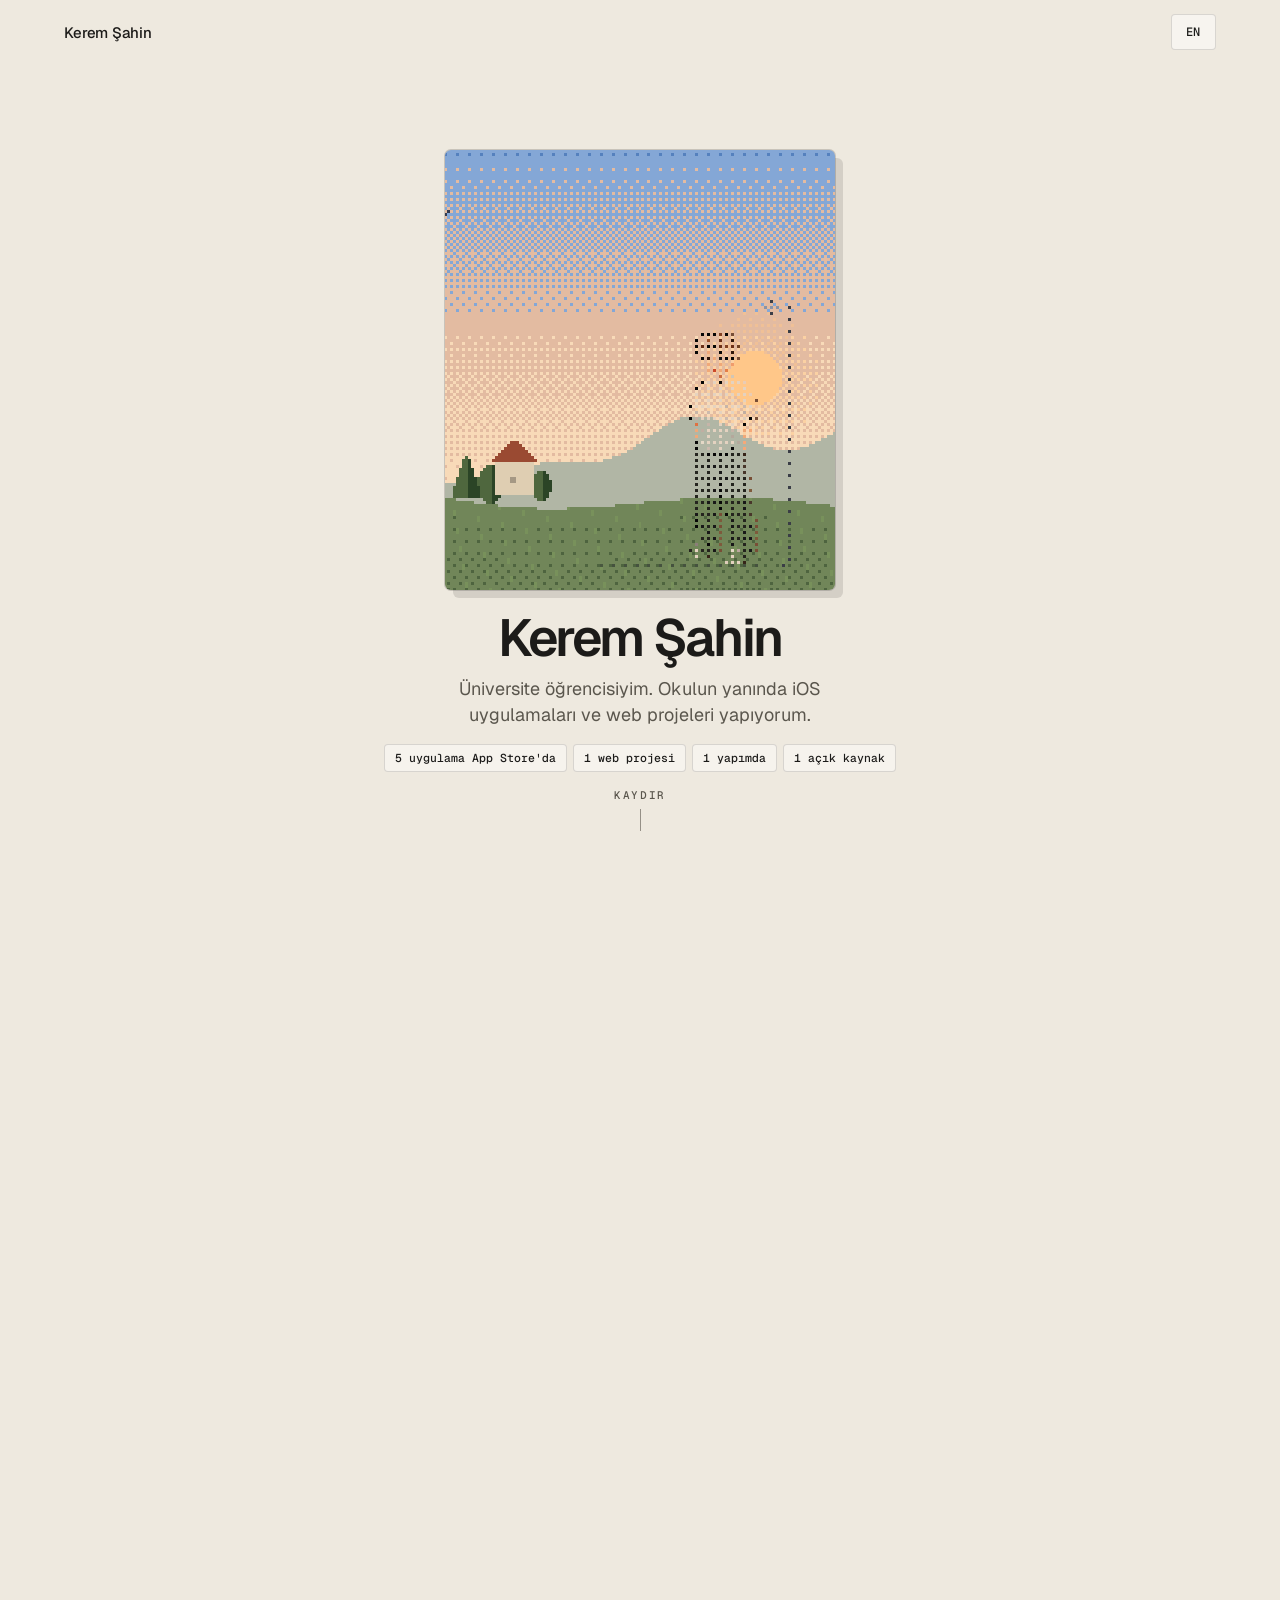
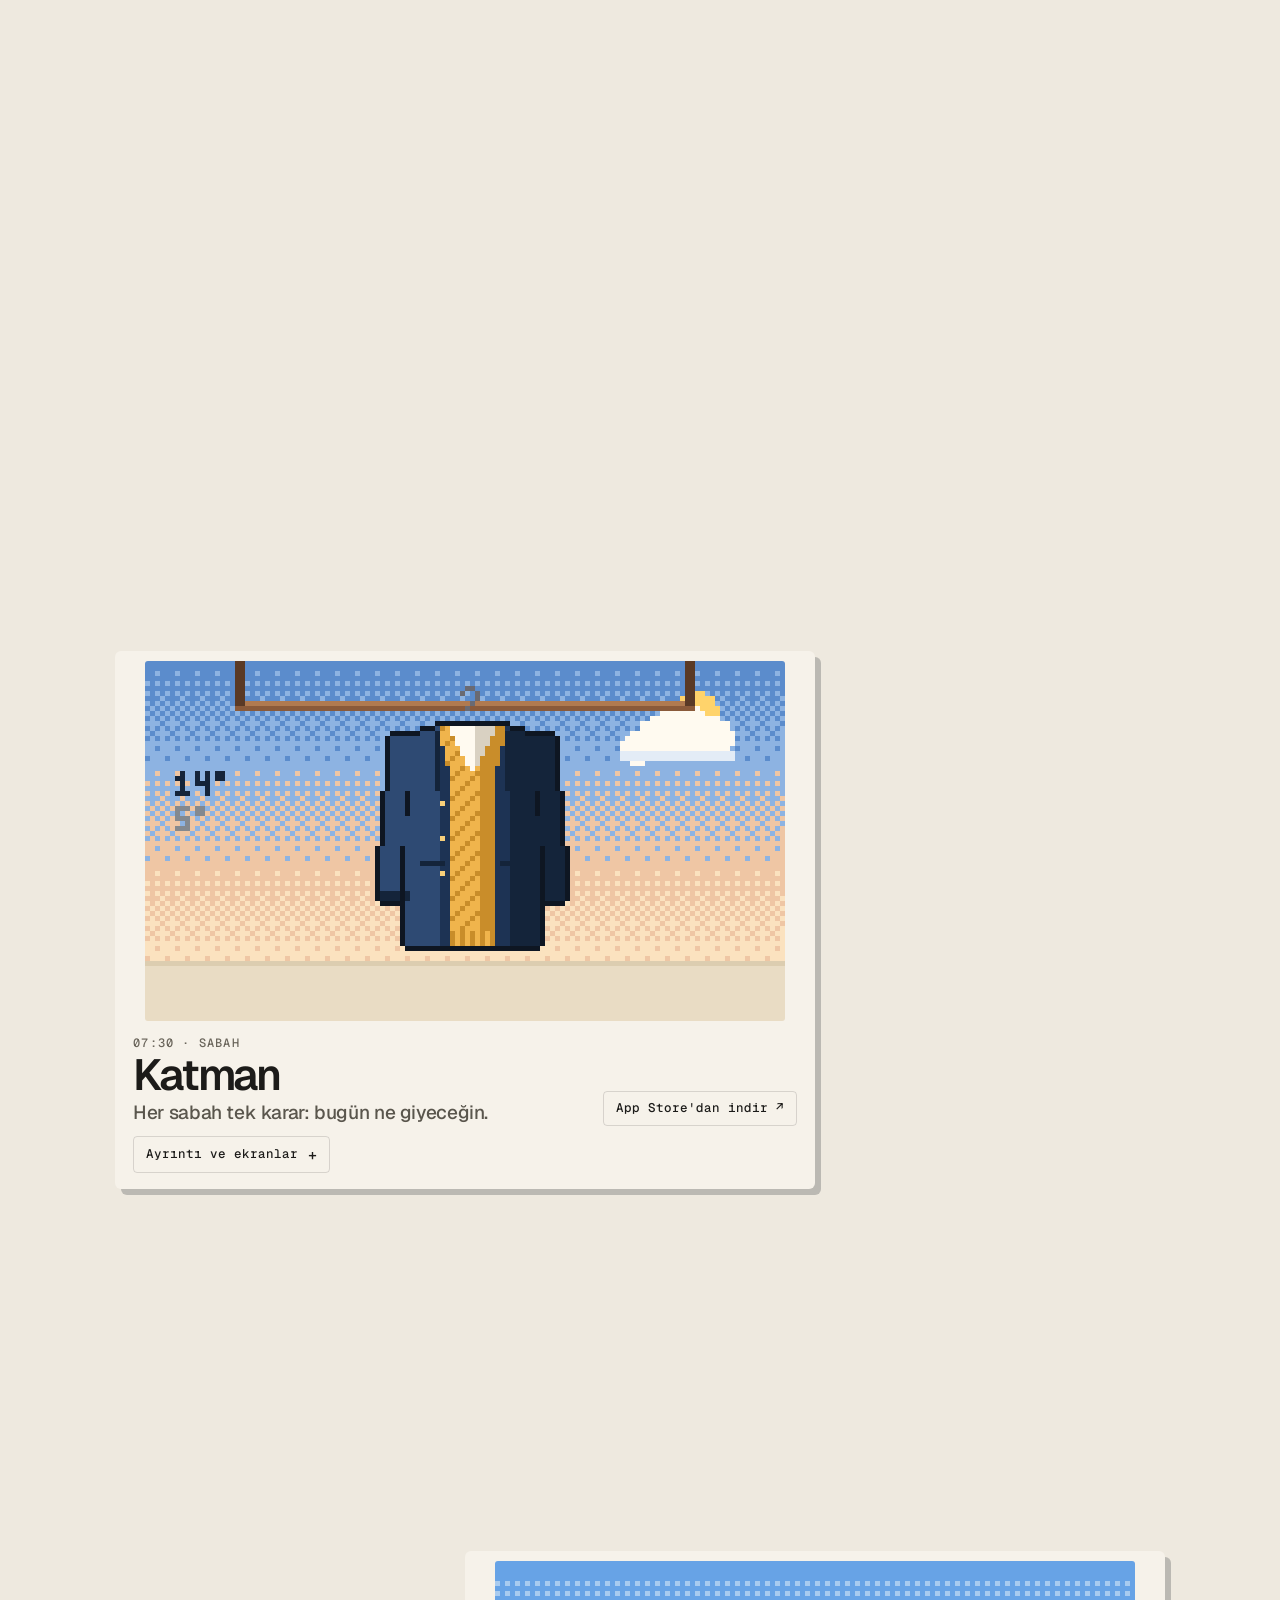
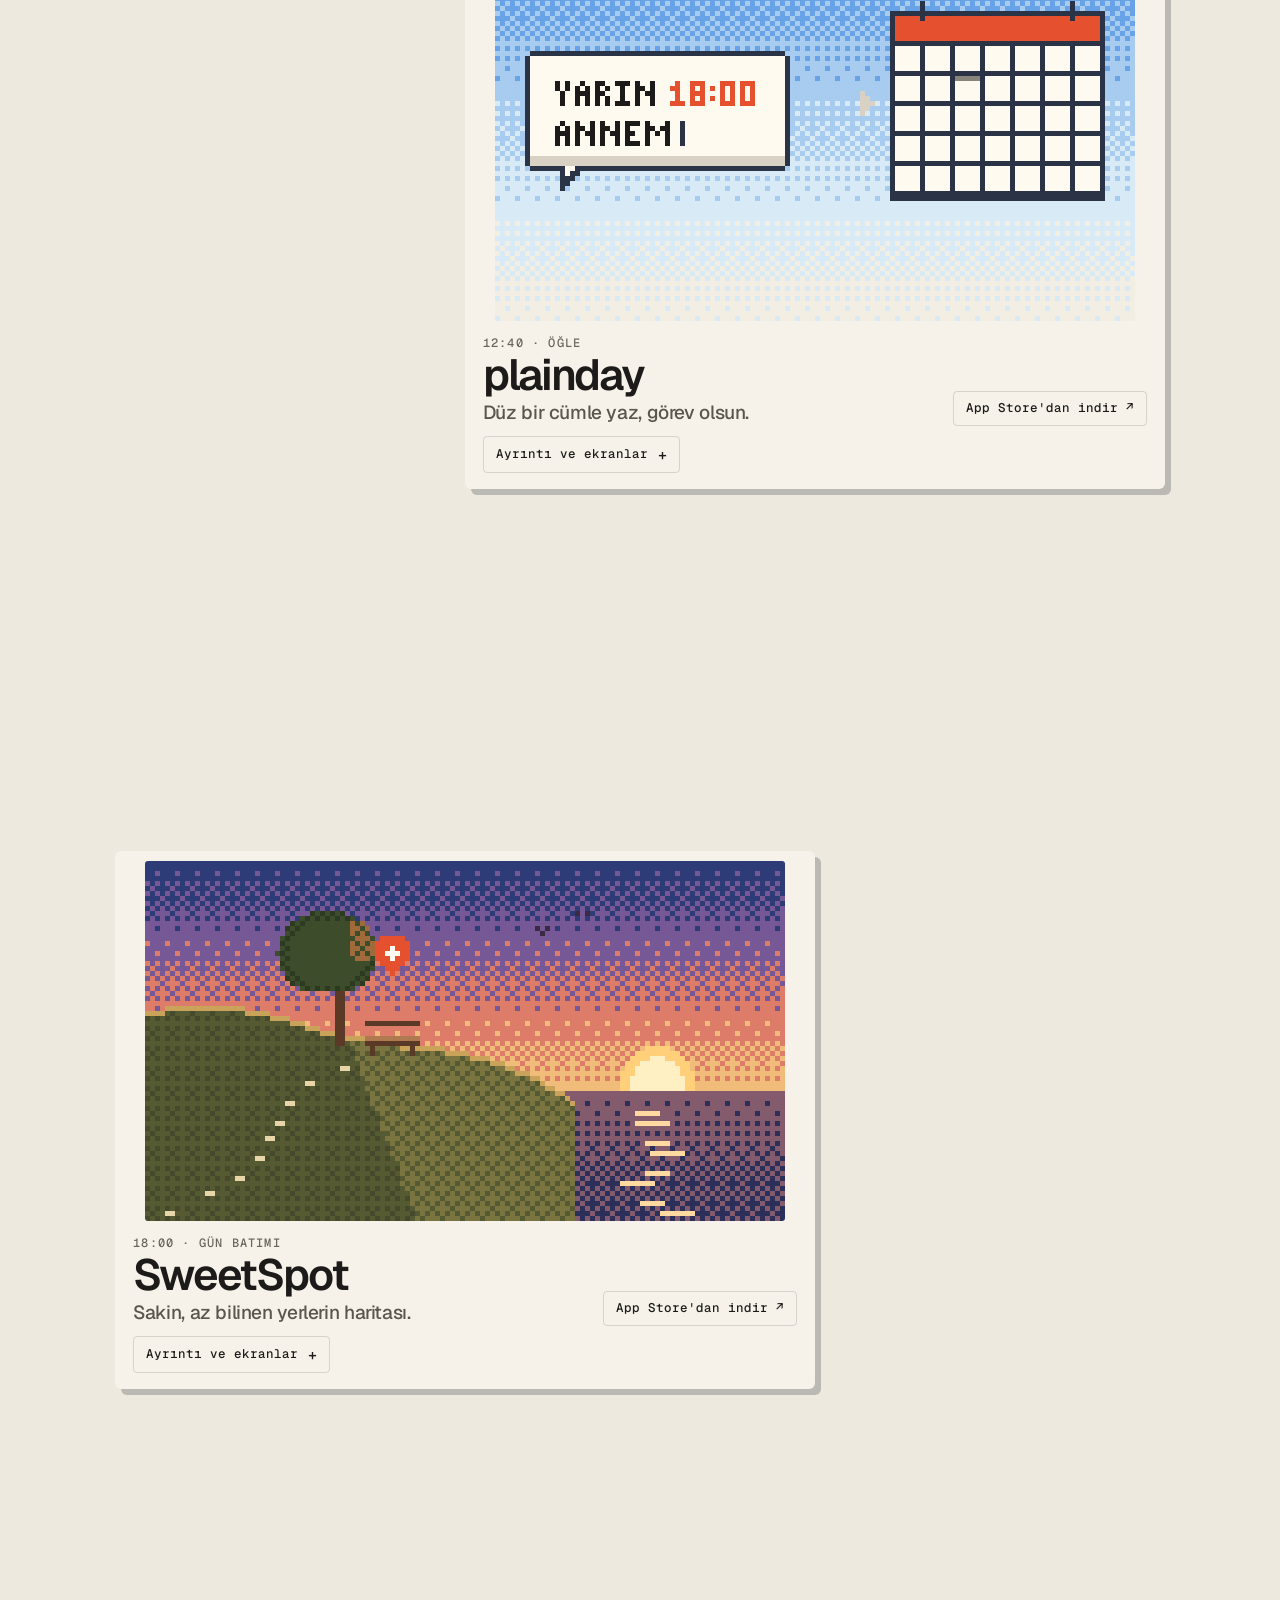
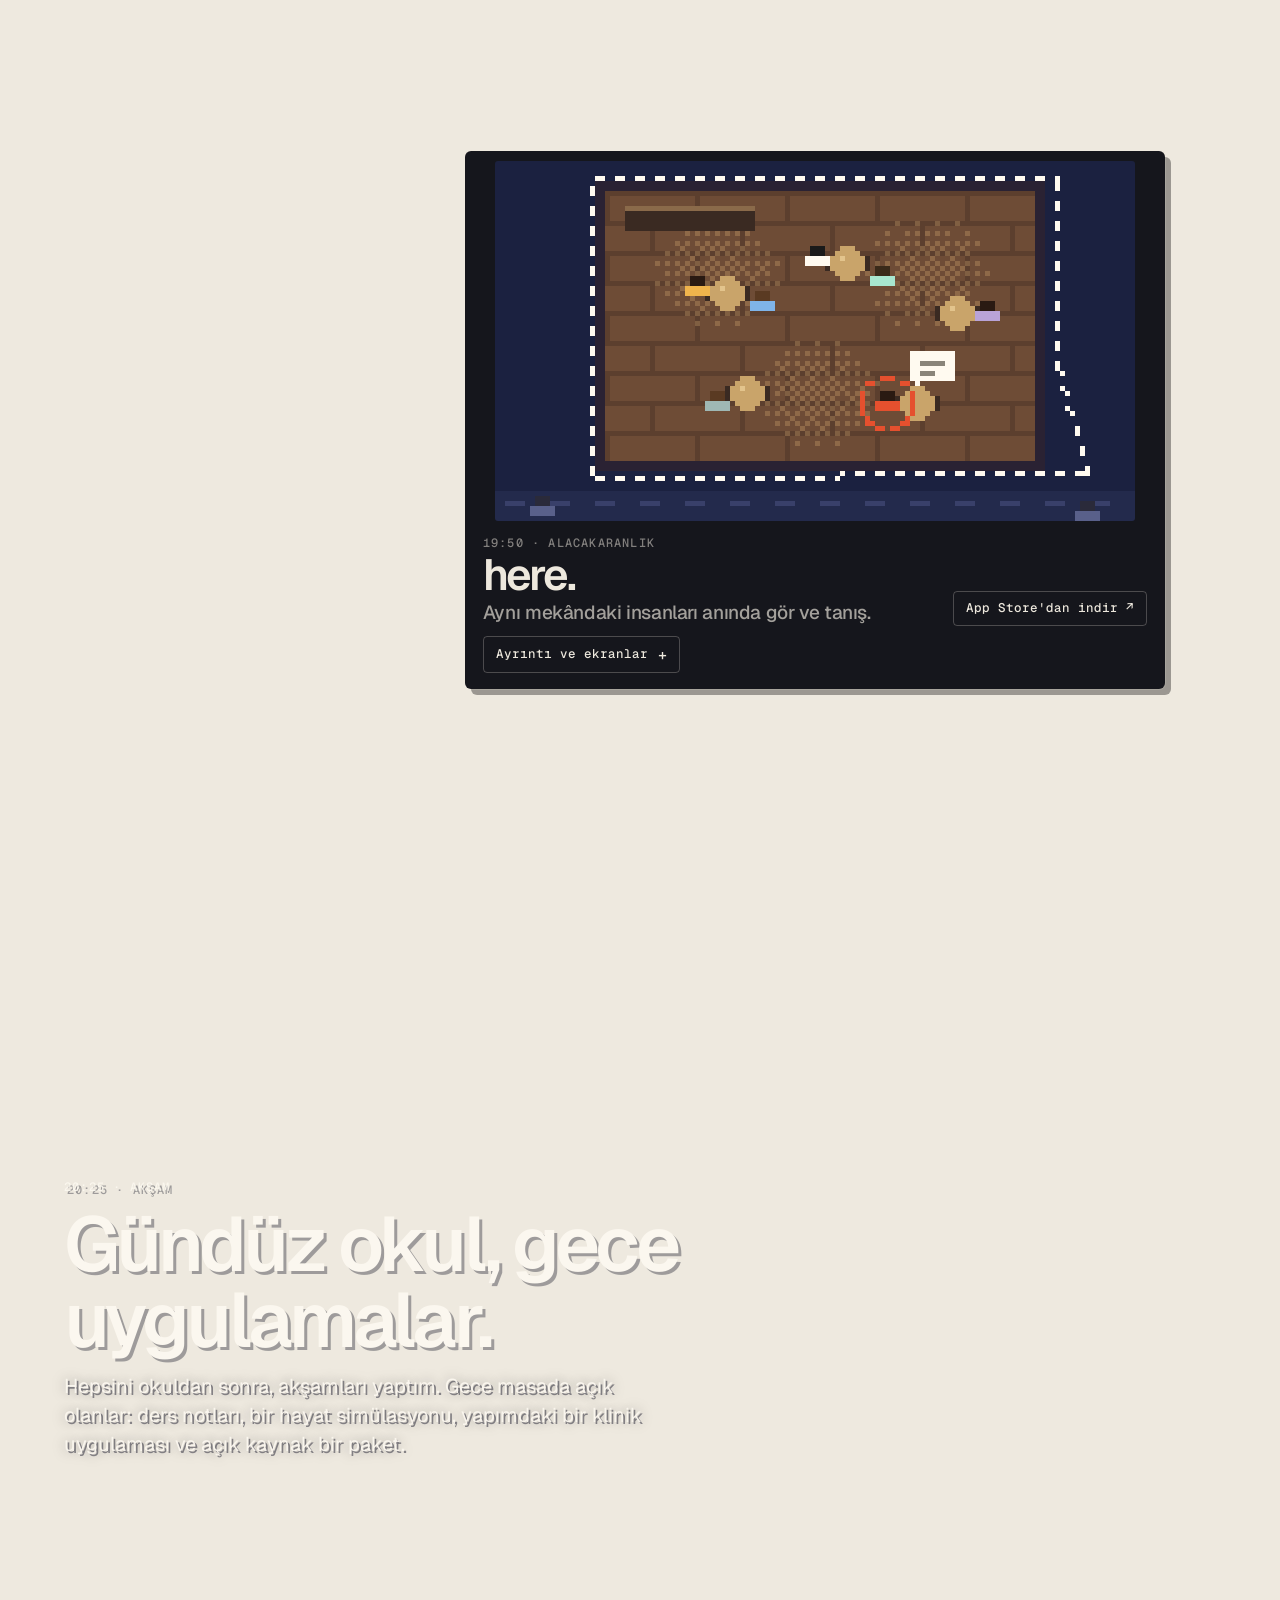
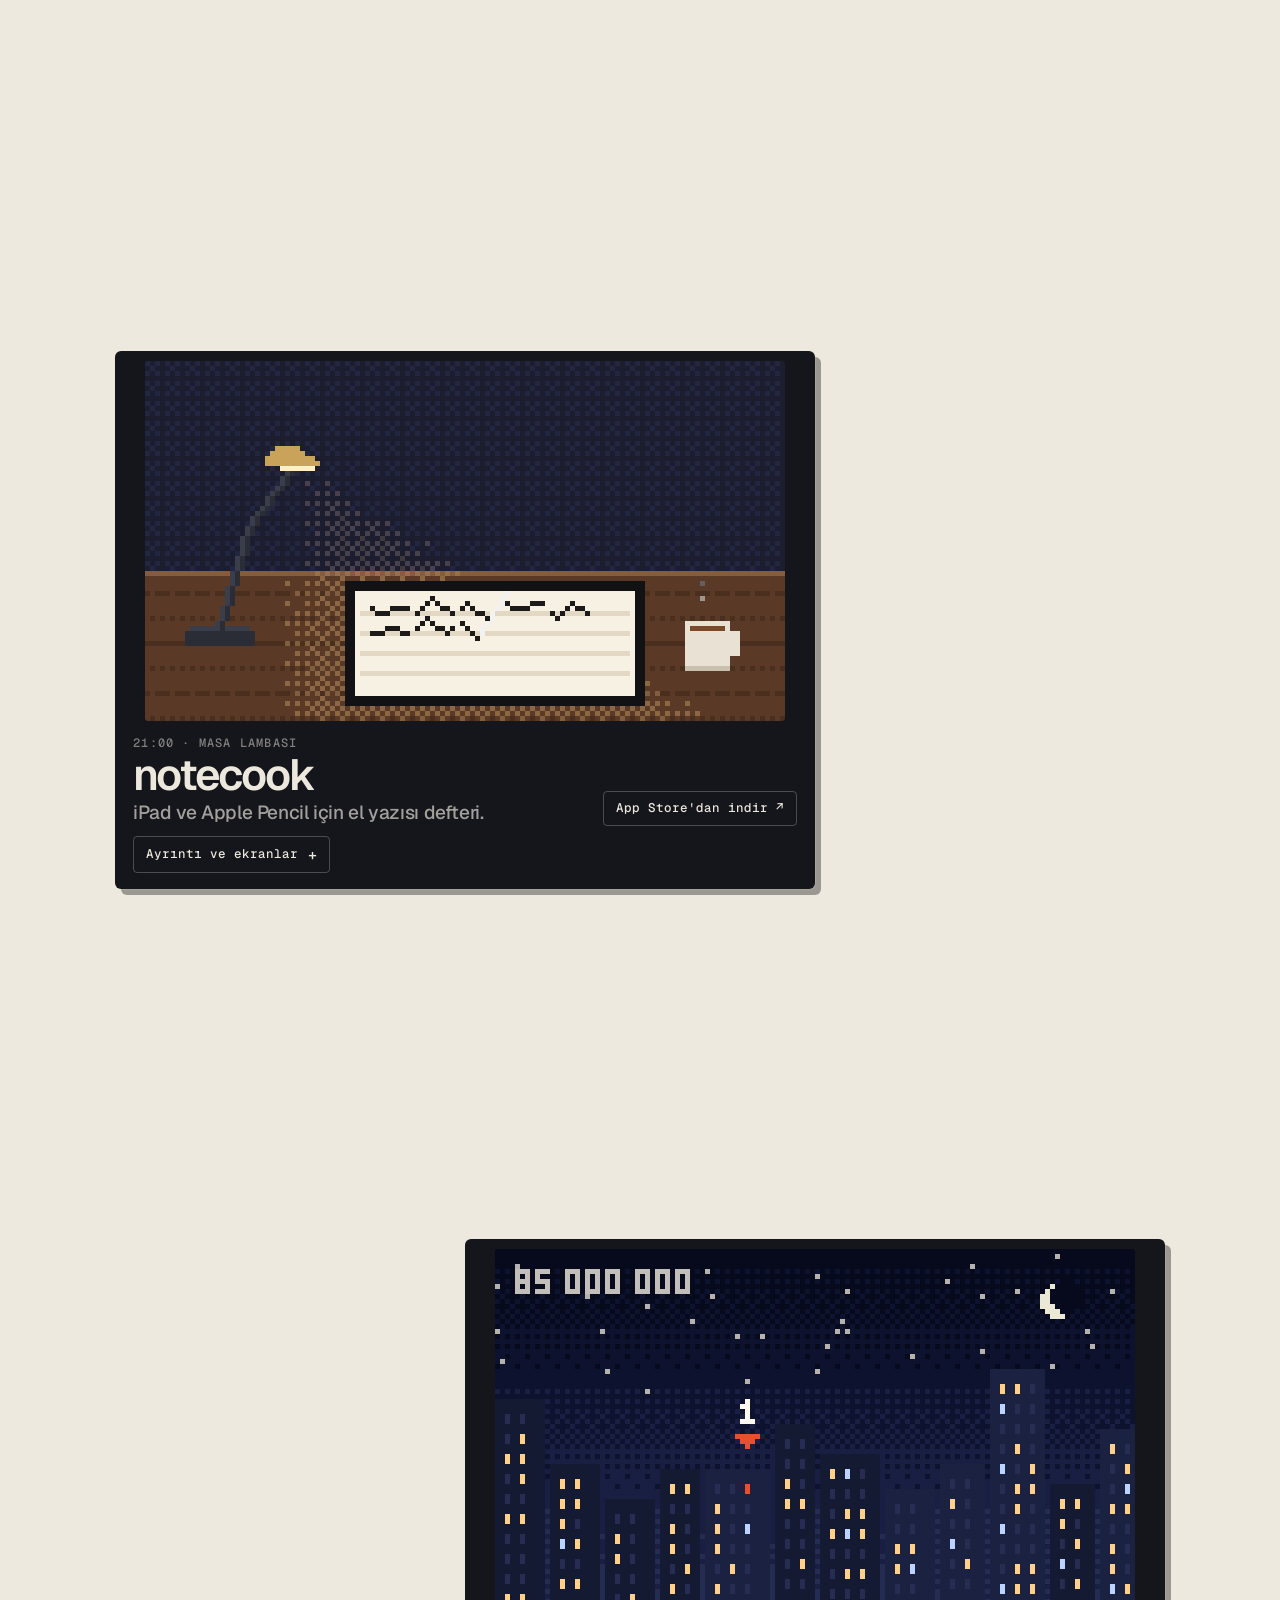
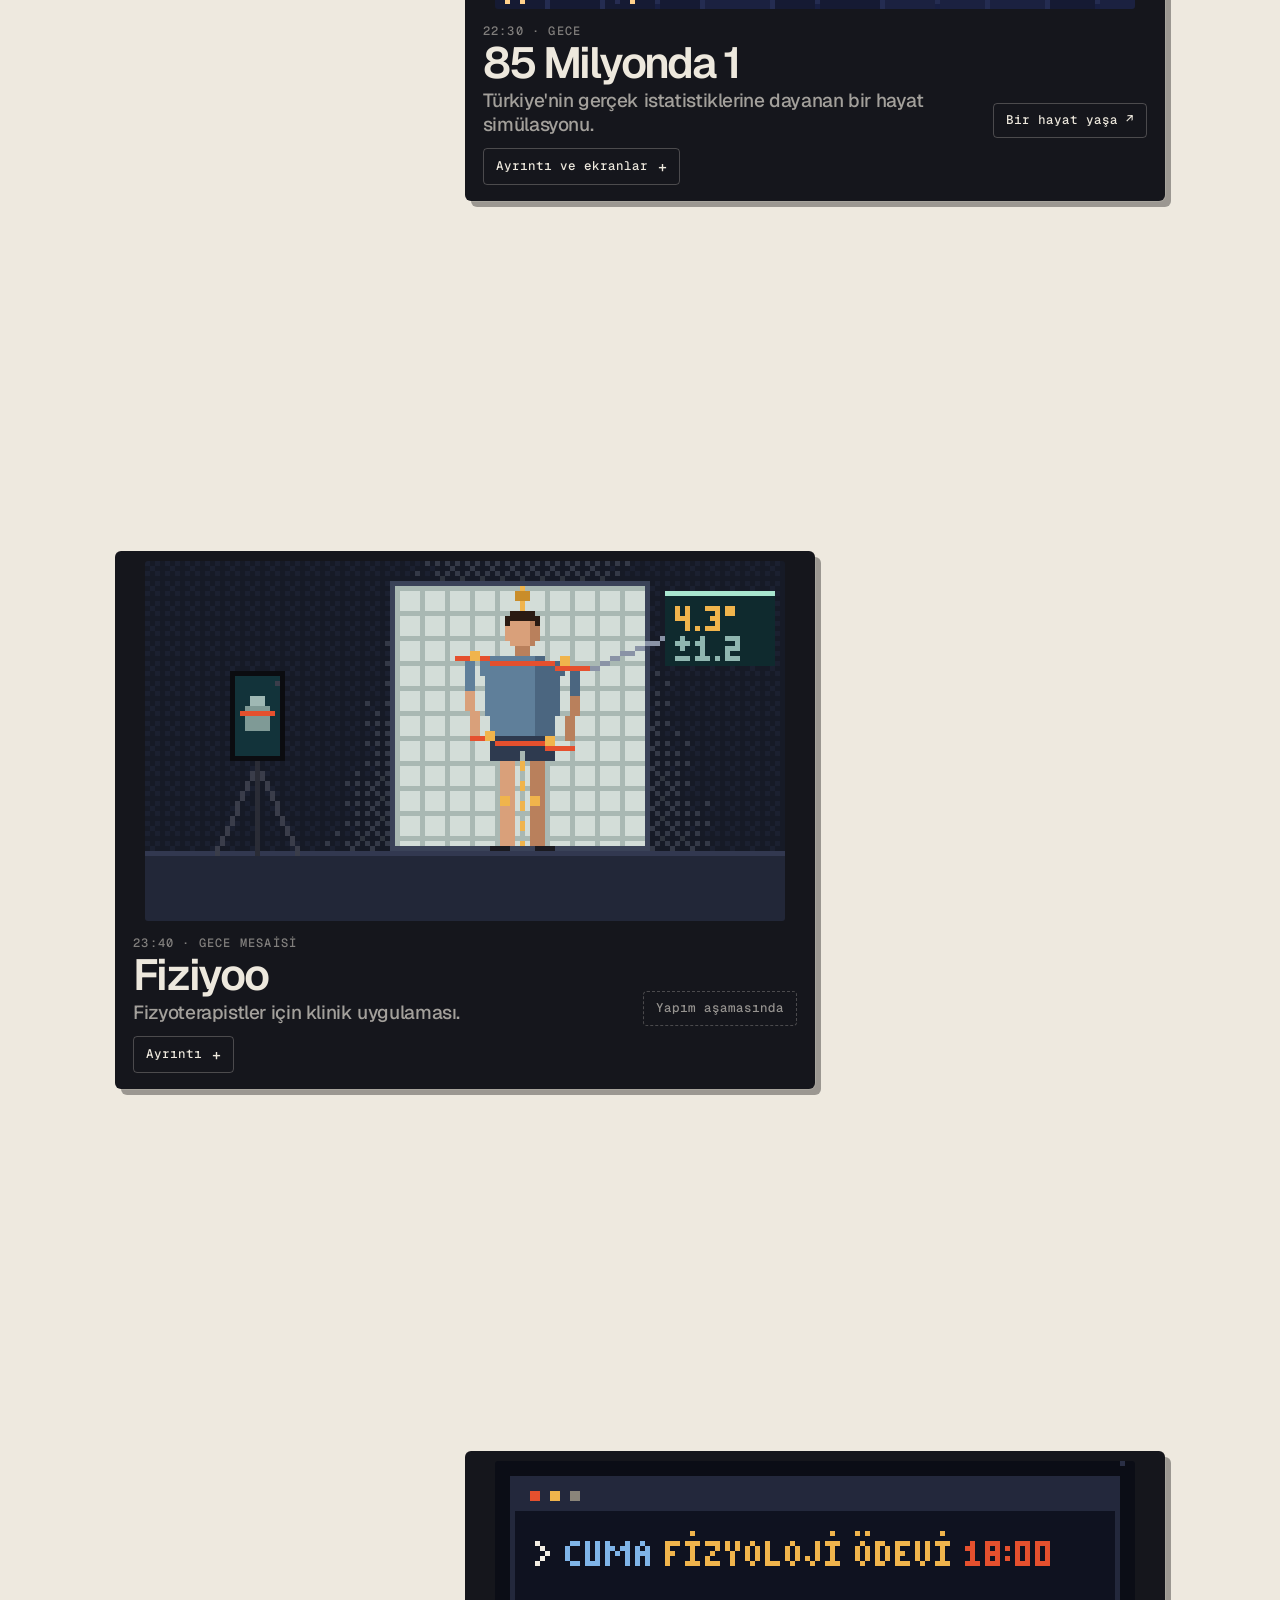
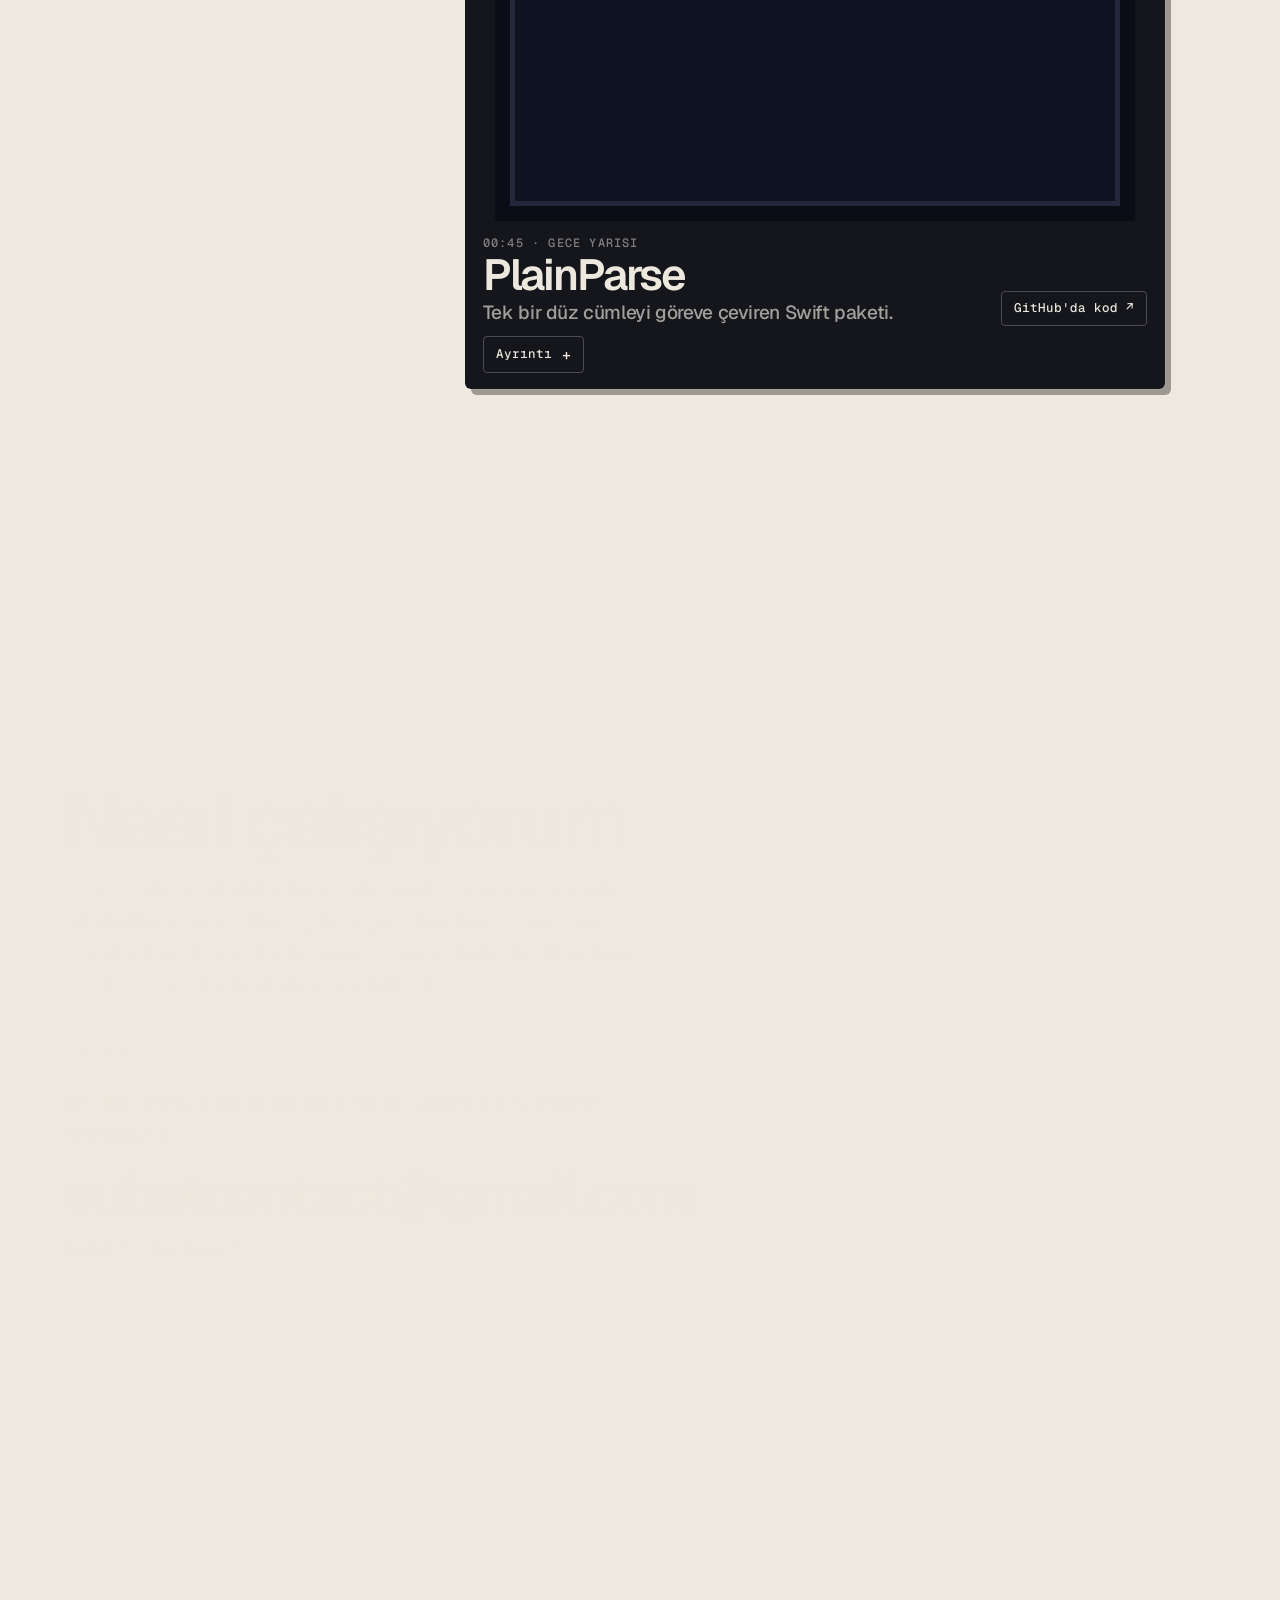
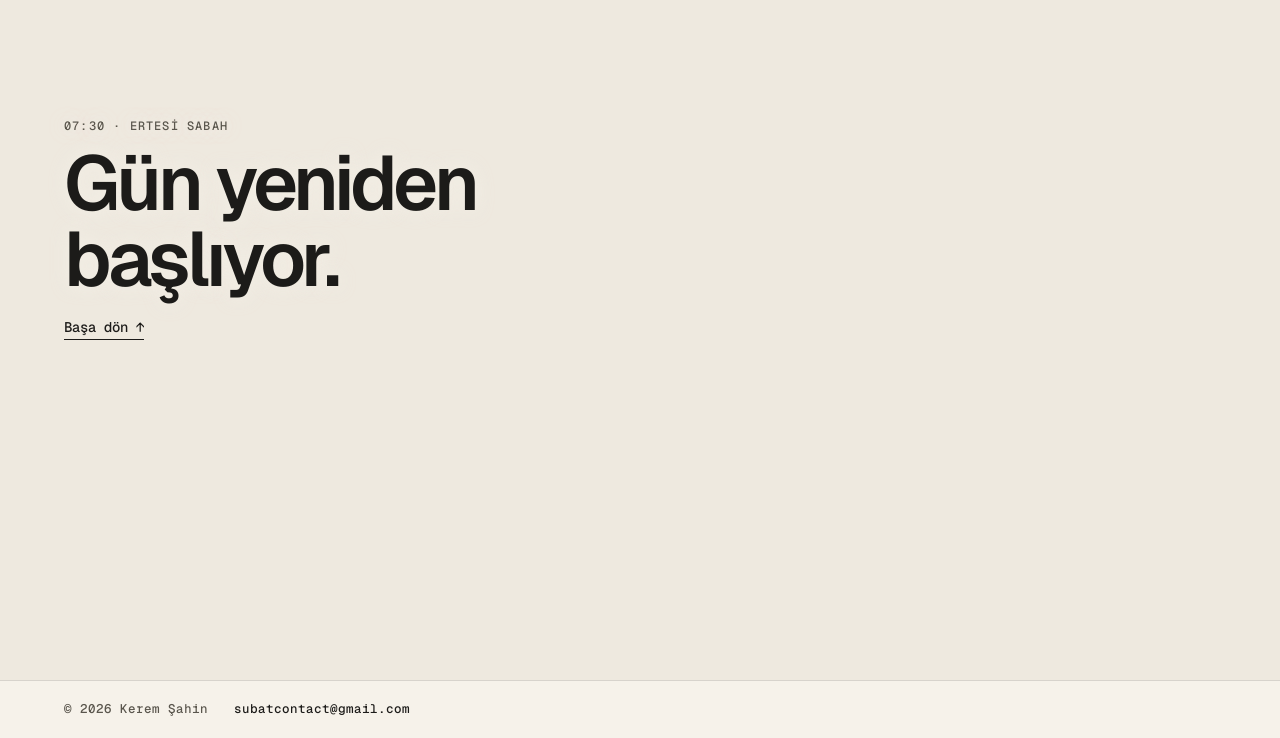
==== commit d39d3b57: "Kurgu sadeleşti: her uygulama bir kez, gün bir tur atıyor Ayrıntı ve ekranlar artık çizimin altında " ====
--- a/index.html
+++ b/index.html
@@ -20,7 +20,7 @@
 <link rel="preconnect" href="https://fonts.gstatic.com" crossorigin>
 <link rel="stylesheet" href="https://fonts.googleapis.com/css2?family=Geist:wght@400;500;600&family=Geist+Mono:wght@400;500&display=swap">
 <script>document.documentElement.classList.replace("no-js", "js");</script>
-<link rel="stylesheet" href="style.css?v=px15">
+<link rel="stylesheet" href="style.css?v=px16">
 </head>
 <body>
 
@@ -50,8 +50,8 @@
       </div>
       <div class="dawn">
         <div class="dawn-copy">
-          <p class="dawn-line" data-tr="Gündüz okul, gece uygulamalar." data-en="School by day, apps by night.">Gündüz okul, gece uygulamalar.</p>
-          <p class="dawn-sub" data-tr="Önce gündüz: günün içinde kullanılan uygulamalar." data-en="First the day: apps you use during it.">Önce gündüz: günün içinde kullanılan uygulamalar.</p>
+          <p class="dawn-line" data-tr="Bir gün, sekiz uygulama." data-en="One day, eight apps.">Bir gün, sekiz uygulama.</p>
+          <p class="dawn-sub" data-tr="Her biri, kullanan birinin gününde bir saate denk geliyor." data-en="Each one lands on an hour in the day of someone who uses it.">Her biri, kullanan birinin gününde bir saate denk geliyor.</p>
         </div>
       </div>
     </div>
@@ -59,114 +59,220 @@
 
   <!-- 07:30 · Sabah: Katman -->
   <section class="chapter" id="katman" data-mins="450">
-        <figure class="vig rise">
+        <figure class="vig rise" id="d-katman">
       <canvas data-vig="katman" width="128" height="72" aria-hidden="true"></canvas>
       <figcaption>
         <p class="hour" data-tr="07:30 · Sabah" data-en="07:30 · Morning">07:30 · Sabah</p>
         <h2>Katman</h2>
         <p class="say" data-tr="Her sabah tek karar: bugün ne giyeceğin." data-en="One decision every morning: what to wear today.">Her sabah tek karar: bugün ne giyeceğin.</p>
-        <a class="more" href="#d-katman" data-tr="Ayrıntı ve ekranlar ↓" data-en="Details and screens ↓">Ayrıntı ve ekranlar ↓</a>
-      </figcaption>
+        <a class="more" href="https://apps.apple.com/tr/app/katman-bug%C3%BCn-ne-giysem/id6835842857" target="_blank" rel="noopener" data-tr="App Store'dan indir ↗" data-en="Get it on the App Store ↗">App Store'dan indir ↗</a>
+      </figcaption>
+      <details class="detail-more">
+        <summary><span data-tr="Ayrıntı ve ekranlar" data-en="Details and screens">Ayrıntı ve ekranlar</span></summary>
+        <div class="detail-body">
+          <div class="detail-text">
+          <p class="lede" data-tr="Dışarıda olacağın saatlerin havasına bakıyor ve tek cümle söylüyor. Akşam üşüyüp üşümediğini söyledikçe ne kadar üşüdüğünü öğreniyor. Hesap yok, her şey telefonunda kalıyor." data-en="It reads the forecast for the hours you're outside and gives you one sentence. Each evening you say whether you were cold, and it learns how cold you feel. No account; everything stays on your phone.">Dışarıda olacağın saatlerin havasına bakıyor ve tek cümle söylüyor. Akşam üşüyüp üşümediğini söyledikçe ne kadar üşüdüğünü öğreniyor. Hesap yok, her şey telefonunda kalıyor.</p>
+          <p class="origin" data-tr="Sabahları havaya bakıp ne giyeceğime karar veremediğim için yaptım." data-en="I made it because I could never decide what to wear for the weather in the morning.">Sabahları havaya bakıp ne giyeceğime karar veremediğim için yaptım.</p>
+          <div class="decision">
+      <span class="d-main" data-tr="İnce ceket giy." data-en="Wear a light jacket.">İnce ceket giy.</span>
+      <span class="d-off" data-tr="12:00'de çıkar" data-en="take it off at 12:00">12:00'de çıkar</span>
+      <span class="d-meta" data-tr="Konya · sabah 5°, öğlen 14°" data-en="Konya · 5° in the morning, 14° at noon">Konya · sabah 5°, öğlen 14°</span>
+      </div>
+          <p class="stack">SwiftUI · WidgetKit · Swift Charts · Open-Meteo</p>
+          </div>
+          <div class="shots"><img class="phone" src="assets/shots/katman-1.jpg" alt="Katman: günün kararı" data-alt-tr="Katman: günün kararı" data-alt-en="Katman: today's decision" width="560" height="1218" loading="lazy" decoding="async"><img class="phone" src="assets/shots/katman-2.jpg" alt="Katman: saat saat hava" data-alt-tr="Katman: saat saat hava" data-alt-en="Katman: the weather hour by hour" width="560" height="1218" loading="lazy" decoding="async"><img class="phone" src="assets/shots/katman-3.jpg" alt="Katman: akşam sorusu" data-alt-tr="Katman: akşam sorusu" data-alt-en="Katman: the evening check-in" width="560" height="1218" loading="lazy" decoding="async"></div>
+        </div>
+      </details>
     </figure>
   </section>
 
   <!-- 12:40 · Öğle: plainday -->
   <section class="chapter flip" id="plainday" data-mins="760">
-        <figure class="vig rise">
+        <figure class="vig rise" id="d-plainday">
       <canvas data-vig="plainday" width="128" height="72" aria-hidden="true"></canvas>
       <figcaption>
         <p class="hour" data-tr="12:40 · Öğle" data-en="12:40 · Midday">12:40 · Öğle</p>
         <h2>plainday</h2>
         <p class="say" data-tr="Düz bir cümle yaz, görev olsun." data-en="Write one plain sentence, get a task.">Düz bir cümle yaz, görev olsun.</p>
-        <a class="more" href="#d-plainday" data-tr="Ayrıntı ve ekranlar ↓" data-en="Details and screens ↓">Ayrıntı ve ekranlar ↓</a>
-      </figcaption>
+        <a class="more" href="https://apps.apple.com/tr/app/plainday/id6823780735" target="_blank" rel="noopener" data-tr="App Store'dan indir ↗" data-en="Get it on the App Store ↗">App Store'dan indir ↗</a>
+      </figcaption>
+      <details class="detail-more">
+        <summary><span data-tr="Ayrıntı ve ekranlar" data-en="Details and screens">Ayrıntı ve ekranlar</span></summary>
+        <div class="detail-body">
+          <div class="detail-text">
+          <p class="lede" data-tr="Türkçe ve İngilizce cümleleri anlayan gün planlayıcı. Widget, alarm ve Siri desteği var." data-en="A day planner that understands plain Turkish and English sentences. Widgets, alarms and Siri.">Türkçe ve İngilizce cümleleri anlayan gün planlayıcı. Widget, alarm ve Siri desteği var.</p>
+          <div class="try">
+      <label for="pd-input" class="try-label" data-tr="Dene: bir cümle yaz" data-en="Try it: type a sentence">Dene: bir cümle yaz</label>
+      <input id="pd-input" type="text" value="Cuma fizyoloji ödevi 18:00" autocomplete="off" spellcheck="false">
+      <div class="try-out" aria-live="polite"><span class="check" aria-hidden="true"></span><b id="pd-title">Fizyoloji ödevi</b><span id="pd-meta">Cuma · 18:00</span></div>
+      <div class="try-presets">
+        <button type="button" data-try data-tr="yarın annemi ara 18:00" data-en="tomorrow call mom 6pm">yarın annemi ara 18:00</button>
+        <button type="button" data-try data-tr="hafta içi her gün spor" data-en="gym every weekday">hafta içi her gün spor</button>
+        <button type="button" data-try data-tr="friday math homework 6pm" data-en="cuma matematik ödevi 18:00">friday math homework 6pm</button>
+      </div>
+      </div>
+          <p class="stack">SwiftUI · SwiftData · AlarmKit · WidgetKit · App Intents</p>
+          </div>
+          <div class="shots"><img class="phone" src="assets/shots/plainday-tr-1.jpg" data-src-tr="assets/shots/plainday-tr-1.jpg" data-src-en="assets/shots/plainday-en-1.jpg" alt="plainday: gün listesi" data-alt-tr="plainday: gün listesi" data-alt-en="plainday: the day list" width="560" height="1218" loading="lazy" decoding="async"><img class="phone" src="assets/shots/plainday-tr-2.jpg" data-src-tr="assets/shots/plainday-tr-2.jpg" data-src-en="assets/shots/plainday-en-2.jpg" alt="plainday: cümleden görev" data-alt-tr="plainday: cümleden görev" data-alt-en="plainday: a sentence becomes a task" width="560" height="1218" loading="lazy" decoding="async"><img class="phone" src="assets/shots/plainday-tr-dark.jpg" data-src-tr="assets/shots/plainday-tr-dark.jpg" data-src-en="assets/shots/plainday-en-dark.jpg" alt="plainday: koyu tema" data-alt-tr="plainday: koyu tema" data-alt-en="plainday: dark theme" width="560" height="1218" loading="lazy" decoding="async"></div>
+        </div>
+      </details>
     </figure>
   </section>
 
   <!-- 18:00 · Gün batımı: SweetSpot -->
   <section class="chapter" id="sweetspot" data-mins="1080">
-        <figure class="vig rise">
+        <figure class="vig rise" id="d-sweetspot">
       <canvas data-vig="sweetspot" width="128" height="72" aria-hidden="true"></canvas>
       <figcaption>
         <p class="hour" data-tr="18:00 · Gün batımı" data-en="18:00 · Sunset">18:00 · Gün batımı</p>
         <h2>SweetSpot</h2>
         <p class="say" data-tr="Sakin, az bilinen yerlerin haritası." data-en="A map of quiet, little-known places.">Sakin, az bilinen yerlerin haritası.</p>
-        <a class="more" href="#d-sweetspot" data-tr="Ayrıntı ve ekranlar ↓" data-en="Details and screens ↓">Ayrıntı ve ekranlar ↓</a>
-      </figcaption>
+        <a class="more" href="https://apps.apple.com/tr/app/sweetspot-sakl%C4%B1-yerler/id6824031187" target="_blank" rel="noopener" data-tr="App Store'dan indir ↗" data-en="Get it on the App Store ↗">App Store'dan indir ↗</a>
+      </figcaption>
+      <details class="detail-more">
+        <summary><span data-tr="Ayrıntı ve ekranlar" data-en="Details and screens">Ayrıntı ve ekranlar</span></summary>
+        <div class="detail-body">
+          <div class="detail-text">
+          <p class="sub">Saklı Yerler</p>
+          <p class="lede" data-tr="Her yerin fotoğrafı yerinde çekiliyor, yeni paylaşımlar yayına girmeden denetleniyor." data-en="Every place is photographed on the spot, and new posts are moderated before they go live.">Her yerin fotoğrafı yerinde çekiliyor, yeni paylaşımlar yayına girmeden denetleniyor.</p>
+          <p class="stack">SwiftUI · MapKit · Firebase · Cloud Functions</p>
+          </div>
+          <div class="shots"><img class="phone" src="assets/shots/sweetspot-map.jpg" alt="SweetSpot: harita" data-alt-tr="SweetSpot: harita" data-alt-en="SweetSpot: the map" width="560" height="1217" loading="lazy" decoding="async"><img class="phone" src="assets/shots/sweetspot-feed.jpg" alt="SweetSpot: akış" data-alt-tr="SweetSpot: akış" data-alt-en="SweetSpot: the feed" width="560" height="1217" loading="lazy" decoding="async"><img class="phone" src="assets/shots/sweetspot-detail.jpg" alt="SweetSpot: bir yerin sayfası" data-alt-tr="SweetSpot: bir yerin sayfası" data-alt-en="SweetSpot: a place's page" width="560" height="1217" loading="lazy" decoding="async"></div>
+        </div>
+      </details>
     </figure>
   </section>
 
   <!-- 19:50 · Alacakaranlık: here. (going out) -->
   <section class="chapter flip" id="here" data-mins="1190">
-        <figure class="vig dark rise">
+        <figure class="vig dark rise" id="d-here">
       <canvas data-vig="here" width="128" height="72" aria-hidden="true"></canvas>
       <figcaption>
         <p class="hour" data-tr="19:50 · Alacakaranlık" data-en="19:50 · Dusk">19:50 · Alacakaranlık</p>
         <h2>here.</h2>
         <p class="say" data-tr="Aynı mekândaki insanları anında gör ve tanış." data-en="See who's at the same venue right now and meet them.">Aynı mekândaki insanları anında gör ve tanış.</p>
-        <a class="more" href="#d-here" data-tr="Ayrıntı ve ekranlar ↓" data-en="Details and screens ↓">Ayrıntı ve ekranlar ↓</a>
-      </figcaption>
-    </figure>
-  </section>
-
-  <!-- 21:00 · Masa lambası: notecook -->
+        <a class="more" href="https://apps.apple.com/tr/app/here/id6767262061" target="_blank" rel="noopener" data-tr="App Store'dan indir ↗" data-en="Get it on the App Store ↗">App Store'dan indir ↗</a>
+      </figcaption>
+      <details class="detail-more">
+        <summary><span data-tr="Ayrıntı ve ekranlar" data-en="Details and screens">Ayrıntı ve ekranlar</span></summary>
+        <div class="detail-body">
+          <div class="detail-text">
+          <p class="lede" data-tr="AVM ve kampüsler için çokgen konum sınırlarıyla çalışıyor. Konya'da gerçek mekânlarda test edildi." data-en="It works with polygon location boundaries for malls and campuses, and it was tested in real venues in Konya.">AVM ve kampüsler için çokgen konum sınırlarıyla çalışıyor. Konya'da gerçek mekânlarda test edildi.</p>
+          <p class="stack">React · Capacitor · Firebase</p>
+          </div>
+          <div class="shots"><img class="phone" src="assets/shots/here-venues.jpg" alt="here.: mekânlar" data-alt-tr="here.: mekânlar" data-alt-en="here.: venues" width="460" height="992" loading="lazy" decoding="async"><img class="phone" src="assets/shots/here-chat.jpg" alt="here.: sohbet" data-alt-tr="here.: sohbet" data-alt-en="here.: chat" width="460" height="992" loading="lazy" decoding="async"></div>
+        </div>
+      </details>
+    </figure>
+  </section>
+
   <!-- 20:25 · Ara sahne: gündüz biter, lamba yanar, gece başlar -->
   <section class="interlude" id="gece" data-mins="1225">
     <div class="interlude-text rise">
       <p class="act" data-tr="20:25 · Akşam" data-en="20:25 · Evening">20:25 · Akşam</p>
-      <h2 data-tr="Gün bitti, lamba yandı." data-en="The day is done, the lamp is on.">Gün bitti, lamba yandı.</h2>
-      <p data-tr="Gece masadayım: ders notları, denemeler, yapımda olan ve açık kaynak işler." data-en="At night I'm at my desk: class notes, experiments, work in progress and open source.">Gece masadayım: ders notları, denemeler, yapımda olan ve açık kaynak işler.</p>
+      <h2 data-tr="Gündüz okul, gece uygulamalar." data-en="School by day, apps by night.">Gündüz okul, gece uygulamalar.</h2>
+      <p data-tr="Hepsini okuldan sonra, akşamları yaptım. Gece masada açık olanlar: ders notları, bir hayat simülasyonu, yapımdaki bir klinik uygulaması ve açık kaynak bir paket." data-en="I made all of them after school, in the evenings. Open on the desk tonight: class notes, a life simulation, a clinic app in progress and an open-source package.">Hepsini okuldan sonra, akşamları yaptım. Gece masada açık olanlar: ders notları, bir hayat simülasyonu, yapımdaki bir klinik uygulaması ve açık kaynak bir paket.</p>
     </div>
   </section>
 
+  <!-- 21:00 · Masa lambası: notecook -->
   <section class="chapter" id="notecook" data-mins="1260">
-        <figure class="vig dark rise">
+        <figure class="vig dark rise" id="d-notecook">
       <canvas data-vig="notecook" width="128" height="72" aria-hidden="true"></canvas>
       <figcaption>
         <p class="hour" data-tr="21:00 · Masa lambası" data-en="21:00 · Desk lamp">21:00 · Masa lambası</p>
         <h2>notecook</h2>
         <p class="say" data-tr="iPad ve Apple Pencil için el yazısı defteri." data-en="A handwriting notebook for iPad and Apple Pencil.">iPad ve Apple Pencil için el yazısı defteri.</p>
-        <a class="more" href="#d-notecook" data-tr="Ayrıntı ve ekranlar ↓" data-en="Details and screens ↓">Ayrıntı ve ekranlar ↓</a>
-      </figcaption>
+        <a class="more" href="https://apps.apple.com/tr/app/notecook/id6811676558" target="_blank" rel="noopener" data-tr="App Store'dan indir ↗" data-en="Get it on the App Store ↗">App Store'dan indir ↗</a>
+      </figcaption>
+      <details class="detail-more">
+        <summary><span data-tr="Ayrıntı ve ekranlar" data-en="Details and screens">Ayrıntı ve ekranlar</span></summary>
+        <div class="detail-body">
+          <div class="detail-text">
+          <p class="lede" data-tr="El yazında arama yapabiliyorsun, PDF'lerin üzerine not alabiliyorsun. Defterler iCloud ile tüm cihazlarında." data-en="Your handwriting becomes searchable, you can write on top of PDFs, and your notebooks sync over iCloud.">El yazında arama yapabiliyorsun, PDF'lerin üzerine not alabiliyorsun. Defterler iCloud ile tüm cihazlarında.</p>
+          <p class="stack">SwiftUI · PencilKit · Vision · SwiftData + CloudKit</p>
+          </div>
+          <div class="shots"><img class="tablet" src="assets/shots/notecook-light.jpg" alt="notecook: iPad'de defter" data-alt-tr="notecook: iPad'de defter" data-alt-en="notecook: a notebook on iPad" width="1200" height="780" loading="lazy" decoding="async"></div>
+        </div>
+      </details>
     </figure>
   </section>
 
   <!-- 22:30 · Gece: 85 Milyonda 1 -->
   <section class="chapter flip" id="milyonda" data-mins="1350">
-        <figure class="vig dark rise">
+        <figure class="vig dark rise" id="d-milyonda">
       <canvas data-vig="milyonda" width="128" height="72" aria-hidden="true"></canvas>
       <figcaption>
         <p class="hour" data-tr="22:30 · Gece" data-en="22:30 · Night">22:30 · Gece</p>
         <h2>85 Milyonda 1</h2>
         <p class="say" data-tr="Türkiye'nin gerçek istatistiklerine dayanan bir hayat simülasyonu." data-en="A life simulation built on Turkey's real statistics.">Türkiye'nin gerçek istatistiklerine dayanan bir hayat simülasyonu.</p>
-        <a class="more" href="#d-milyonda" data-tr="Ayrıntı ve ekranlar ↓" data-en="Details and screens ↓">Ayrıntı ve ekranlar ↓</a>
-      </figcaption>
+        <a class="more" href="https://85milyondabir.com.tr" target="_blank" rel="noopener" data-tr="Bir hayat yaşa ↗" data-en="Live a life ↗">Bir hayat yaşa ↗</a>
+      </figcaption>
+      <details class="detail-more">
+        <summary><span data-tr="Ayrıntı ve ekranlar" data-en="Details and screens">Ayrıntı ve ekranlar</span></summary>
+        <div class="detail-body">
+          <div class="detail-text">
+          <p class="lede" data-tr="TÜİK verisine göre ağırlıklı rastgele bir yerde doğuyorsun, sonra hayatın yıl yıl akıyor. Sonunda paylaşabileceğin bir kart çıkıyor." data-en="You're born at random, weighted by official TÜİK data, then your life unfolds year by year. At the end you get a card to share.">TÜİK verisine göre ağırlıklı rastgele bir yerde doğuyorsun, sonra hayatın yıl yıl akıyor. Sonunda paylaşabileceğin bir kart çıkıyor.</p>
+          <p class="stack" data-tr="Next.js · TypeScript · TÜİK verisi" data-en="Next.js · TypeScript · TÜİK data">Next.js · TypeScript · TÜİK verisi</p>
+          </div>
+          <div class="shots"><img class="card" src="assets/shots/85-card-1.jpg" alt="85 Milyonda 1: bir hayat kartı" data-alt-tr="85 Milyonda 1: bir hayat kartı" data-alt-en="85 Milyonda 1: a life card" width="720" height="660" loading="lazy" decoding="async"><img class="card" src="assets/shots/85-card-2.jpg" alt="85 Milyonda 1: başka bir hayat" data-alt-tr="85 Milyonda 1: başka bir hayat" data-alt-en="85 Milyonda 1: another life" width="720" height="660" loading="lazy" decoding="async"></div>
+        </div>
+      </details>
     </figure>
   </section>
 
   <!-- 23:40 · Gece mesaisi: Fiziyoo (still being built) -->
   <section class="chapter" id="fiziyoo" data-mins="1420">
-        <figure class="vig dark rise">
+        <figure class="vig dark rise" id="d-fiziyoo">
       <canvas data-vig="fiziyoo" width="128" height="72" aria-hidden="true"></canvas>
       <figcaption>
         <p class="hour" data-tr="23:40 · Gece mesaisi" data-en="23:40 · Working late">23:40 · Gece mesaisi</p>
         <h2>Fiziyoo</h2>
         <p class="say" data-tr="Fizyoterapistler için klinik uygulaması." data-en="A clinic app for physiotherapists.">Fizyoterapistler için klinik uygulaması.</p>
-        <a class="more" href="#d-fiziyoo" data-tr="Ayrıntı ve ekranlar ↓" data-en="Details and screens ↓">Ayrıntı ve ekranlar ↓</a>
-      </figcaption>
+        <span class="more static" data-tr="Yapım aşamasında" data-en="In development">Yapım aşamasında</span>
+      </figcaption>
+      <details class="detail-more">
+        <summary><span data-tr="Ayrıntı" data-en="Details">Ayrıntı</span></summary>
+        <div class="detail-body">
+          <div class="detail-text">
+          <p class="lede" data-tr="Fotoğraftan postür analizi yapacak ve her ölçümü hata payıyla birlikte gösterecek. Üzerinde çalışıyorum." data-en="It will analyse posture from a photo and show every measurement with its error band. I'm working on it.">Fotoğraftan postür analizi yapacak ve her ölçümü hata payıyla birlikte gösterecek. Üzerinde çalışıyorum.</p>
+          <div class="readings">
+      <div><span data-tr="Omuz eğimi" data-en="Shoulder tilt">Omuz eğimi</span><b>4.3° ± 1.2°</b></div>
+      <div><span data-tr="Leğen eğimi" data-en="Pelvic tilt">Leğen eğimi</span><b>3.8° ± 1.5°</b></div>
+      <small data-tr="Örnek ölçüm · illüstrasyon" data-en="Sample reading · illustration">Örnek ölçüm · illüstrasyon</small>
+      </div>
+          <p class="stack">SwiftUI · SwiftData + CloudKit · Vision · Swift Charts</p>
+          </div>
+          
+        </div>
+      </details>
     </figure>
   </section>
 
   <!-- 00:45 · Gece yarısı: PlainParse -->
   <section class="chapter flip" id="plainparse" data-mins="1485">
-        <figure class="vig dark rise">
+        <figure class="vig dark rise" id="d-plainparse">
       <canvas data-vig="plainparse" width="128" height="72" aria-hidden="true"></canvas>
       <figcaption>
         <p class="hour" data-tr="00:45 · Gece yarısı" data-en="00:45 · After midnight">00:45 · Gece yarısı</p>
         <h2>PlainParse</h2>
         <p class="say" data-tr="Tek bir düz cümleyi göreve çeviren Swift paketi." data-en="A Swift package that turns one plain sentence into a task.">Tek bir düz cümleyi göreve çeviren Swift paketi.</p>
-        <a class="more" href="#d-plainparse" data-tr="Ayrıntı ve ekranlar ↓" data-en="Details and screens ↓">Ayrıntı ve ekranlar ↓</a>
-      </figcaption>
+        <a class="more" href="https://github.com/kerem-sahin/plainparse" target="_blank" rel="noopener" data-tr="GitHub'da kod ↗" data-en="Code on GitHub ↗">GitHub'da kod ↗</a>
+      </figcaption>
+      <details class="detail-more">
+        <summary><span data-tr="Ayrıntı" data-en="Details">Ayrıntı</span></summary>
+        <div class="detail-body">
+          <div class="detail-text">
+          <p class="lede" data-tr="plainday'in hızlı ekleme çubuğu bununla çalışıyor. Bağımlılık yok, internet yok, 150 test." data-en="It runs plainday's quick-add bar. No dependencies, no network, 150 tests.">plainday'in hızlı ekleme çubuğu bununla çalışıyor. Bağımlılık yok, internet yok, 150 test.</p>
+          <pre class="code"><span class="k">let</span> entry = parser.parse(<span class="s">"Cuma fizyoloji ödevi 18:00"</span>)
+
+entry.title    <span class="c">// "Fizyoloji ödevi"</span>
+entry.day      <span class="c">// next Friday</span>
+entry.minute   <span class="c">// 1080, i.e. 18:00</span></pre>
+          </div>
+          
+        </div>
+      </details>
     </figure>
   </section>
 
@@ -182,231 +288,20 @@
     </div>
   </section>
 
-  <!-- Ertesi sabah: gerçek ekranlar. Çizimler fikri anlattı; burada uygulamaların gerçek hâli var. -->
-  <section class="morning" id="ekranlar" data-mins="1890" data-anchor="start">
-    <div class="sheet">
-      <header class="sheet-head">
-        <p class="act" data-tr="07:30 · Ertesi sabah" data-en="07:30 · The next morning">07:30 · Ertesi sabah</p>
-        <h2 data-tr="Yakından bakınca." data-en="A closer look.">Yakından bakınca.</h2>
-        <p data-tr="Çizimler fikri anlattı. Burada her uygulamanın ne yaptığı, neyle yapıldığı ve gerçek ekranları var." data-en="The drawings told the idea. Here is what each app does, what it's built with, and its real screens.">Çizimler fikri anlattı. Burada her uygulamanın ne yaptığı, neyle yapıldığı ve gerçek ekranları var.</p>
-      </header>
-      <article class="detail" id="d-katman">
-        <figure class="pin" aria-hidden="true"><canvas data-vig="katman" width="128" height="72"></canvas></figure>
-        <div class="detail-head">
-          <p class="hour" data-tr="07:30 · Sabah" data-en="07:30 · Morning">07:30 · Sabah</p>
-          <div class="id">
-        <img class="icon" src="assets/icons/katman.png" alt="" width="64" height="64">
-        <div><h2>Katman</h2><span class="tag" data-tr="App Store'da" data-en="On the App Store">App Store'da</span></div>
-      </div>
-          <p class="say" data-tr="Her sabah tek karar: bugün ne giyeceğin." data-en="One decision every morning: what to wear today.">Her sabah tek karar: bugün ne giyeceğin.</p>
-          <p class="lede" data-tr="Dışarıda olacağın saatlerin havasına bakıyor ve tek cümle söylüyor. Akşam üşüyüp üşümediğini söyledikçe ne kadar üşüdüğünü öğreniyor. Hesap yok, her şey telefonunda kalıyor." data-en="It reads the forecast for the hours you're outside and gives you one sentence. Each evening you say whether you were cold, and it learns how cold you feel. No account; everything stays on your phone.">Dışarıda olacağın saatlerin havasına bakıyor ve tek cümle söylüyor. Akşam üşüyüp üşümediğini söyledikçe ne kadar üşüdüğünü öğreniyor. Hesap yok, her şey telefonunda kalıyor.</p>
-          <a class="cta" href="https://apps.apple.com/tr/app/katman-bug%C3%BCn-ne-giysem/id6835842857" target="_blank" rel="noopener" data-tr="App Store'dan indir ↗" data-en="Get it on the App Store ↗">App Store'dan indir ↗</a>
-        </div>
-        <details class="detail-more">
-          <summary><span data-tr="Ayrıntı ve ekranlar" data-en="Details and screens">Ayrıntı ve ekranlar</span></summary>
-          <div class="detail-body">
-            <div class="detail-text">
-            <p class="origin" data-tr="Sabahları havaya bakıp ne giyeceğime karar veremediğim için yaptım." data-en="I made it because I could never decide what to wear for the weather in the morning.">Sabahları havaya bakıp ne giyeceğime karar veremediğim için yaptım.</p>
-            <div class="decision">
-        <span class="d-main" data-tr="İnce ceket giy." data-en="Wear a light jacket.">İnce ceket giy.</span>
-        <span class="d-off" data-tr="12:00'de çıkar" data-en="take it off at 12:00">12:00'de çıkar</span>
-        <span class="d-meta" data-tr="Konya · sabah 5°, öğlen 14°" data-en="Konya · 5° in the morning, 14° at noon">Konya · sabah 5°, öğlen 14°</span>
-      </div>
-            <p class="stack">SwiftUI · WidgetKit · Swift Charts · Open-Meteo</p>
-            <a class="back" href="#katman" data-tr="Güne dön ↑" data-en="Back to the day ↑">Güne dön ↑</a>
-            </div>
-            <div class="shots"><img class="phone" src="assets/shots/katman-1.jpg" alt="Katman: günün kararı" data-alt-tr="Katman: günün kararı" data-alt-en="Katman: today's decision" width="560" height="1218" loading="lazy" decoding="async"><img class="phone" src="assets/shots/katman-2.jpg" alt="Katman: saat saat hava" data-alt-tr="Katman: saat saat hava" data-alt-en="Katman: the weather hour by hour" width="560" height="1218" loading="lazy" decoding="async"><img class="phone" src="assets/shots/katman-3.jpg" alt="Katman: akşam sorusu" data-alt-tr="Katman: akşam sorusu" data-alt-en="Katman: the evening check-in" width="560" height="1218" loading="lazy" decoding="async"></div>
-          </div>
-        </details>
-      </article>
-      <article class="detail" id="d-plainday">
-        <figure class="pin" aria-hidden="true"><canvas data-vig="plainday" width="128" height="72"></canvas></figure>
-        <div class="detail-head">
-          <p class="hour" data-tr="12:40 · Öğle" data-en="12:40 · Midday">12:40 · Öğle</p>
-          <div class="id">
-        <img class="icon" src="assets/icons/plainday.png" alt="" width="64" height="64">
-        <div><h2>plainday</h2><span class="tag" data-tr="App Store'da" data-en="On the App Store">App Store'da</span></div>
-      </div>
-          <p class="say" data-tr="Düz bir cümle yaz, görev olsun." data-en="Write one plain sentence, get a task.">Düz bir cümle yaz, görev olsun.</p>
-          <p class="lede" data-tr="Türkçe ve İngilizce cümleleri anlayan gün planlayıcı. Widget, alarm ve Siri desteği var." data-en="A day planner that understands plain Turkish and English sentences. Widgets, alarms and Siri.">Türkçe ve İngilizce cümleleri anlayan gün planlayıcı. Widget, alarm ve Siri desteği var.</p>
-          <a class="cta" href="https://apps.apple.com/tr/app/plainday/id6823780735" target="_blank" rel="noopener" data-tr="App Store'dan indir ↗" data-en="Get it on the App Store ↗">App Store'dan indir ↗</a>
-        </div>
-        <details class="detail-more">
-          <summary><span data-tr="Ayrıntı ve ekranlar" data-en="Details and screens">Ayrıntı ve ekranlar</span></summary>
-          <div class="detail-body">
-            <div class="detail-text">
-            <div class="try">
-        <label for="pd-input" class="try-label" data-tr="Dene: bir cümle yaz" data-en="Try it: type a sentence">Dene: bir cümle yaz</label>
-        <input id="pd-input" type="text" value="Cuma fizyoloji ödevi 18:00" autocomplete="off" spellcheck="false">
-        <div class="try-out" aria-live="polite"><span class="check" aria-hidden="true"></span><b id="pd-title">Fizyoloji ödevi</b><span id="pd-meta">Cuma · 18:00</span></div>
-        <div class="try-presets">
-          <button type="button" data-try data-tr="yarın annemi ara 18:00" data-en="tomorrow call mom 6pm">yarın annemi ara 18:00</button>
-          <button type="button" data-try data-tr="hafta içi her gün spor" data-en="gym every weekday">hafta içi her gün spor</button>
-          <button type="button" data-try data-tr="friday math homework 6pm" data-en="cuma matematik ödevi 18:00">friday math homework 6pm</button>
-        </div>
-      </div>
-            <p class="stack">SwiftUI · SwiftData · AlarmKit · WidgetKit · App Intents</p>
-            <a class="back" href="#plainday" data-tr="Güne dön ↑" data-en="Back to the day ↑">Güne dön ↑</a>
-            </div>
-            <div class="shots"><img class="phone" src="assets/shots/plainday-tr-1.jpg" data-src-tr="assets/shots/plainday-tr-1.jpg" data-src-en="assets/shots/plainday-en-1.jpg" alt="plainday: gün listesi" data-alt-tr="plainday: gün listesi" data-alt-en="plainday: the day list" width="560" height="1218" loading="lazy" decoding="async"><img class="phone" src="assets/shots/plainday-tr-2.jpg" data-src-tr="assets/shots/plainday-tr-2.jpg" data-src-en="assets/shots/plainday-en-2.jpg" alt="plainday: cümleden görev" data-alt-tr="plainday: cümleden görev" data-alt-en="plainday: a sentence becomes a task" width="560" height="1218" loading="lazy" decoding="async"><img class="phone" src="assets/shots/plainday-tr-dark.jpg" data-src-tr="assets/shots/plainday-tr-dark.jpg" data-src-en="assets/shots/plainday-en-dark.jpg" alt="plainday: koyu tema" data-alt-tr="plainday: koyu tema" data-alt-en="plainday: dark theme" width="560" height="1218" loading="lazy" decoding="async"></div>
-          </div>
-        </details>
-      </article>
-      <article class="detail" id="d-sweetspot">
-        <figure class="pin" aria-hidden="true"><canvas data-vig="sweetspot" width="128" height="72"></canvas></figure>
-        <div class="detail-head">
-          <p class="hour" data-tr="18:00 · Gün batımı" data-en="18:00 · Sunset">18:00 · Gün batımı</p>
-          <div class="id">
-        <img class="icon" src="assets/icons/sweetspot.png" alt="" width="64" height="64">
-        <div><h2>SweetSpot</h2><span class="tag" data-tr="App Store'da" data-en="On the App Store">App Store'da</span></div>
-      </div>
-          <p class="sub">Saklı Yerler</p>
-          <p class="say" data-tr="Sakin, az bilinen yerlerin haritası." data-en="A map of quiet, little-known places.">Sakin, az bilinen yerlerin haritası.</p>
-          <p class="lede" data-tr="Her yerin fotoğrafı yerinde çekiliyor, yeni paylaşımlar yayına girmeden denetleniyor." data-en="Every place is photographed on the spot, and new posts are moderated before they go live.">Her yerin fotoğrafı yerinde çekiliyor, yeni paylaşımlar yayına girmeden denetleniyor.</p>
-          <a class="cta" href="https://apps.apple.com/tr/app/sweetspot-sakl%C4%B1-yerler/id6824031187" target="_blank" rel="noopener" data-tr="App Store'dan indir ↗" data-en="Get it on the App Store ↗">App Store'dan indir ↗</a>
-        </div>
-        <details class="detail-more">
-          <summary><span data-tr="Ayrıntı ve ekranlar" data-en="Details and screens">Ayrıntı ve ekranlar</span></summary>
-          <div class="detail-body">
-            <div class="detail-text">
-            <p class="stack">SwiftUI · MapKit · Firebase · Cloud Functions</p>
-            <a class="back" href="#sweetspot" data-tr="Güne dön ↑" data-en="Back to the day ↑">Güne dön ↑</a>
-            </div>
-            <div class="shots"><img class="phone" src="assets/shots/sweetspot-map.jpg" alt="SweetSpot: harita" data-alt-tr="SweetSpot: harita" data-alt-en="SweetSpot: the map" width="560" height="1217" loading="lazy" decoding="async"><img class="phone" src="assets/shots/sweetspot-feed.jpg" alt="SweetSpot: akış" data-alt-tr="SweetSpot: akış" data-alt-en="SweetSpot: the feed" width="560" height="1217" loading="lazy" decoding="async"><img class="phone" src="assets/shots/sweetspot-detail.jpg" alt="SweetSpot: bir yerin sayfası" data-alt-tr="SweetSpot: bir yerin sayfası" data-alt-en="SweetSpot: a place's page" width="560" height="1217" loading="lazy" decoding="async"></div>
-          </div>
-        </details>
-      </article>
-      <article class="detail" id="d-here">
-        <figure class="pin dark" aria-hidden="true"><canvas data-vig="here" width="128" height="72"></canvas></figure>
-        <div class="detail-head">
-          <p class="hour" data-tr="19:50 · Alacakaranlık" data-en="19:50 · Dusk">19:50 · Alacakaranlık</p>
-          <div class="id">
-        <img class="icon" src="assets/icons/here.png" alt="" width="64" height="64">
-        <div><h2>here.</h2><span class="tag" data-tr="App Store'da" data-en="On the App Store">App Store'da</span></div>
-      </div>
-          <p class="say" data-tr="Aynı mekândaki insanları anında gör ve tanış." data-en="See who's at the same venue right now and meet them.">Aynı mekândaki insanları anında gör ve tanış.</p>
-          <p class="lede" data-tr="AVM ve kampüsler için çokgen konum sınırlarıyla çalışıyor. Konya'da gerçek mekânlarda test edildi." data-en="It works with polygon location boundaries for malls and campuses, and it was tested in real venues in Konya.">AVM ve kampüsler için çokgen konum sınırlarıyla çalışıyor. Konya'da gerçek mekânlarda test edildi.</p>
-          <a class="cta" href="https://apps.apple.com/tr/app/here/id6767262061" target="_blank" rel="noopener" data-tr="App Store'dan indir ↗" data-en="Get it on the App Store ↗">App Store'dan indir ↗</a>
-        </div>
-        <details class="detail-more">
-          <summary><span data-tr="Ayrıntı ve ekranlar" data-en="Details and screens">Ayrıntı ve ekranlar</span></summary>
-          <div class="detail-body">
-            <div class="detail-text">
-            <p class="stack">React · Capacitor · Firebase</p>
-            <a class="back" href="#here" data-tr="Güne dön ↑" data-en="Back to the day ↑">Güne dön ↑</a>
-            </div>
-            <div class="shots"><img class="phone" src="assets/shots/here-venues.jpg" alt="here.: mekânlar" data-alt-tr="here.: mekânlar" data-alt-en="here.: venues" width="460" height="992" loading="lazy" decoding="async"><img class="phone" src="assets/shots/here-chat.jpg" alt="here.: sohbet" data-alt-tr="here.: sohbet" data-alt-en="here.: chat" width="460" height="992" loading="lazy" decoding="async"></div>
-          </div>
-        </details>
-      </article>
-      <article class="detail" id="d-notecook">
-        <figure class="pin dark" aria-hidden="true"><canvas data-vig="notecook" width="128" height="72"></canvas></figure>
-        <div class="detail-head">
-          <p class="hour" data-tr="21:00 · Masa lambası" data-en="21:00 · Desk lamp">21:00 · Masa lambası</p>
-          <div class="id">
-        <img class="icon" src="assets/icons/notecook.png" alt="" width="64" height="64">
-        <div><h2>notecook</h2><span class="tag" data-tr="App Store'da" data-en="On the App Store">App Store'da</span></div>
-      </div>
-          <p class="say" data-tr="iPad ve Apple Pencil için el yazısı defteri." data-en="A handwriting notebook for iPad and Apple Pencil.">iPad ve Apple Pencil için el yazısı defteri.</p>
-          <p class="lede" data-tr="El yazında arama yapabiliyorsun, PDF'lerin üzerine not alabiliyorsun. Defterler iCloud ile tüm cihazlarında." data-en="Your handwriting becomes searchable, you can write on top of PDFs, and your notebooks sync over iCloud.">El yazında arama yapabiliyorsun, PDF'lerin üzerine not alabiliyorsun. Defterler iCloud ile tüm cihazlarında.</p>
-          <a class="cta" href="https://apps.apple.com/tr/app/notecook/id6811676558" target="_blank" rel="noopener" data-tr="App Store'dan indir ↗" data-en="Get it on the App Store ↗">App Store'dan indir ↗</a>
-        </div>
-        <details class="detail-more">
-          <summary><span data-tr="Ayrıntı ve ekranlar" data-en="Details and screens">Ayrıntı ve ekranlar</span></summary>
-          <div class="detail-body">
-            <div class="detail-text">
-            <p class="stack">SwiftUI · PencilKit · Vision · SwiftData + CloudKit</p>
-            <a class="back" href="#notecook" data-tr="Güne dön ↑" data-en="Back to the day ↑">Güne dön ↑</a>
-            </div>
-            <div class="shots"><img class="tablet" src="assets/shots/notecook-light.jpg" alt="notecook: iPad'de defter" data-alt-tr="notecook: iPad'de defter" data-alt-en="notecook: a notebook on iPad" width="1200" height="780" loading="lazy" decoding="async"></div>
-          </div>
-        </details>
-      </article>
-      <article class="detail" id="d-milyonda">
-        <figure class="pin dark" aria-hidden="true"><canvas data-vig="milyonda" width="128" height="72"></canvas></figure>
-        <div class="detail-head">
-          <p class="hour" data-tr="22:30 · Gece" data-en="22:30 · Night">22:30 · Gece</p>
-          <div class="id">
-        <img class="icon" src="assets/icons/85milyonda1.svg" alt="" width="64" height="64">
-        <div><h2>85 Milyonda 1</h2><span class="tag web" data-tr="Web'de yayında" data-en="Live on the web">Web'de yayında</span></div>
-      </div>
-          <p class="say" data-tr="Türkiye'nin gerçek istatistiklerine dayanan bir hayat simülasyonu." data-en="A life simulation built on Turkey's real statistics.">Türkiye'nin gerçek istatistiklerine dayanan bir hayat simülasyonu.</p>
-          <p class="lede" data-tr="TÜİK verisine göre ağırlıklı rastgele bir yerde doğuyorsun, sonra hayatın yıl yıl akıyor. Sonunda paylaşabileceğin bir kart çıkıyor." data-en="You're born at random, weighted by official TÜİK data, then your life unfolds year by year. At the end you get a card to share.">TÜİK verisine göre ağırlıklı rastgele bir yerde doğuyorsun, sonra hayatın yıl yıl akıyor. Sonunda paylaşabileceğin bir kart çıkıyor.</p>
-          <a class="cta" href="https://85milyondabir.com.tr" target="_blank" rel="noopener" data-tr="Bir hayat yaşa ↗" data-en="Live a life ↗">Bir hayat yaşa ↗</a>
-        </div>
-        <details class="detail-more">
-          <summary><span data-tr="Ayrıntı ve ekranlar" data-en="Details and screens">Ayrıntı ve ekranlar</span></summary>
-          <div class="detail-body">
-            <div class="detail-text">
-            <p class="stack" data-tr="Next.js · TypeScript · TÜİK verisi" data-en="Next.js · TypeScript · TÜİK data">Next.js · TypeScript · TÜİK verisi</p>
-            <a class="back" href="#milyonda" data-tr="Güne dön ↑" data-en="Back to the day ↑">Güne dön ↑</a>
-            </div>
-            <div class="shots"><img class="card" src="assets/shots/85-card-1.jpg" alt="85 Milyonda 1: bir hayat kartı" data-alt-tr="85 Milyonda 1: bir hayat kartı" data-alt-en="85 Milyonda 1: a life card" width="720" height="660" loading="lazy" decoding="async"><img class="card" src="assets/shots/85-card-2.jpg" alt="85 Milyonda 1: başka bir hayat" data-alt-tr="85 Milyonda 1: başka bir hayat" data-alt-en="85 Milyonda 1: another life" width="720" height="660" loading="lazy" decoding="async"></div>
-          </div>
-        </details>
-      </article>
-      <article class="detail" id="d-fiziyoo">
-        <figure class="pin dark" aria-hidden="true"><canvas data-vig="fiziyoo" width="128" height="72"></canvas></figure>
-        <div class="detail-head">
-          <p class="hour" data-tr="23:40 · Gece mesaisi" data-en="23:40 · Working late">23:40 · Gece mesaisi</p>
-          <div class="id">
-        <img class="icon" src="assets/icons/fiziyoo.png" alt="" width="64" height="64">
-        <div><h2>Fiziyoo</h2><span class="tag dev" data-tr="Yapım aşamasında" data-en="In development">Yapım aşamasında</span></div>
-      </div>
-          <p class="say" data-tr="Fizyoterapistler için klinik uygulaması." data-en="A clinic app for physiotherapists.">Fizyoterapistler için klinik uygulaması.</p>
-          <p class="lede" data-tr="Fotoğraftan postür analizi yapacak ve her ölçümü hata payıyla birlikte gösterecek. Üzerinde çalışıyorum." data-en="It will analyse posture from a photo and show every measurement with its error band. I'm working on it.">Fotoğraftan postür analizi yapacak ve her ölçümü hata payıyla birlikte gösterecek. Üzerinde çalışıyorum.</p>
-        </div>
-        <details class="detail-more">
-          <summary><span data-tr="Ayrıntı ve ekranlar" data-en="Details and screens">Ayrıntı ve ekranlar</span></summary>
-          <div class="detail-body">
-            <div class="detail-text">
-            <div class="readings">
-        <div><span data-tr="Omuz eğimi" data-en="Shoulder tilt">Omuz eğimi</span><b>4.3° ± 1.2°</b></div>
-        <div><span data-tr="Leğen eğimi" data-en="Pelvic tilt">Leğen eğimi</span><b>3.8° ± 1.5°</b></div>
-        <small data-tr="Örnek ölçüm · illüstrasyon" data-en="Sample reading · illustration">Örnek ölçüm · illüstrasyon</small>
-      </div>
-            <p class="stack">SwiftUI · SwiftData + CloudKit · Vision · Swift Charts</p>
-            <a class="back" href="#fiziyoo" data-tr="Güne dön ↑" data-en="Back to the day ↑">Güne dön ↑</a>
-            </div>
-            
-          </div>
-        </details>
-      </article>
-      <article class="detail" id="d-plainparse">
-        <figure class="pin dark" aria-hidden="true"><canvas data-vig="plainparse" width="128" height="72"></canvas></figure>
-        <div class="detail-head">
-          <p class="hour" data-tr="00:45 · Gece yarısı" data-en="00:45 · After midnight">00:45 · Gece yarısı</p>
-          <div class="id">
-        <span class="icon mono" aria-hidden="true">{ }</span>
-        <div><h2>PlainParse</h2><span class="tag oss" data-tr="Açık kaynak · MIT" data-en="Open source · MIT">Açık kaynak · MIT</span></div>
-      </div>
-          <p class="say" data-tr="Tek bir düz cümleyi göreve çeviren Swift paketi." data-en="A Swift package that turns one plain sentence into a task.">Tek bir düz cümleyi göreve çeviren Swift paketi.</p>
-          <p class="lede" data-tr="plainday'in hızlı ekleme çubuğu bununla çalışıyor. Bağımlılık yok, internet yok, 150 test." data-en="It runs plainday's quick-add bar. No dependencies, no network, 150 tests.">plainday'in hızlı ekleme çubuğu bununla çalışıyor. Bağımlılık yok, internet yok, 150 test.</p>
-          <a class="cta" href="https://github.com/kerem-sahin/plainparse" target="_blank" rel="noopener" data-tr="GitHub'da kod ↗" data-en="Code on GitHub ↗">GitHub'da kod ↗</a>
-        </div>
-        <details class="detail-more">
-          <summary><span data-tr="Ayrıntı ve ekranlar" data-en="Details and screens">Ayrıntı ve ekranlar</span></summary>
-          <div class="detail-body">
-            <div class="detail-text">
-            <pre class="code"><span class="k">let</span> entry = parser.parse(<span class="s">"Cuma fizyoloji ödevi 18:00"</span>)
-
-entry.title    <span class="c">// "Fizyoloji ödevi"</span>
-entry.day      <span class="c">// next Friday</span>
-entry.minute   <span class="c">// 1080, i.e. 18:00</span></pre>
-            <a class="back" href="#plainparse" data-tr="Güne dön ↑" data-en="Back to the day ↑">Güne dön ↑</a>
-            </div>
-            
-          </div>
-        </details>
-      </article>
+  <!-- 07:30 · Ertesi sabah: gün bir tur attı, sayfa kapanıyor. -->
+  <section class="morning" id="sabah" data-mins="1890">
+    <div class="interlude-text rise">
+      <p class="act" data-tr="07:30 · Ertesi sabah" data-en="07:30 · The next morning">07:30 · Ertesi sabah</p>
+      <h2 data-tr="Gün yeniden başlıyor." data-en="The day starts again.">Gün yeniden başlıyor.</h2>
+      <p><a class="again" href="#opening" data-tr="Başa dön ↑" data-en="Back to the start ↑">Başa dön ↑</a></p>
     </div>
   </section>
 </main>
 
-<footer class="foot"><span>© 2026 Kerem Şahin</span><a href="mailto:subatcontact@gmail.com">subatcontact@gmail.com</a><a href="#opening" data-tr="Başa dön ↑" data-en="Back to dawn ↑">Başa dön ↑</a></footer>
-
-<script src="pixel.js?v=px15"></script>
-<script src="sky.js?v=px15"></script>
-<script src="page.js?v=px15"></script>
+<footer class="foot"><span>© 2026 Kerem Şahin</span><a href="mailto:subatcontact@gmail.com">subatcontact@gmail.com</a></footer>
+
+<script src="pixel.js?v=px16"></script>
+<script src="sky.js?v=px16"></script>
+<script src="page.js?v=px16"></script>
 </body>
 </html>
--- a/style.css
+++ b/style.css
@@ -21,8 +21,6 @@
 
 /* Üst şerit */
 html[data-open="false"] .nav { color: var(--ink); background: none; }
-html[data-sheet="true"] .nav { color: var(--ink); background: rgba(246, 242, 234, .94); }
-html[data-sheet="true"] .lang { border-color: var(--line); background: #fff; }
 html[data-open="false"] .hud { opacity: 0; }
 html[data-open="false"] .lang { border-color: var(--line); background: rgba(255, 255, 255, .5); }
 .nav { position: fixed; transition: color .4s ease; top: 0; left: 0; right: 0; z-index: 5; display: flex; align-items: center; gap: 16px;
@@ -132,54 +130,40 @@
 .interlude-text { display: grid; gap: 14px; max-width: min(620px, 100%); color: #FBF7EF; text-shadow: 3px 3px 0 rgba(10, 12, 30, .35); }
 .interlude-text .act { color: rgba(251, 247, 239, .92); }
 .interlude-text h2 { margin: 0; font: 600 clamp(40px, 6vw, 84px)/.98 var(--sans); letter-spacing: -.05em; }
-.interlude-text p:last-child { margin: 0; font-size: clamp(16px, 1.6vw, 20px); line-height: 1.45; color: rgba(251, 247, 239, .88); }
+.interlude-text p:last-child { margin: 0; font-size: clamp(16px, 1.6vw, 20px); line-height: 1.45; color: rgba(251, 247, 239, .94); text-shadow: 2px 2px 0 rgba(10, 12, 30, .45), 0 0 14px rgba(10, 12, 30, .4); }
+.morning .interlude-text p:last-child { color: var(--ink); text-shadow: none; }
 
-.morning { padding: 30vh var(--gutter) 10vh; }
-/* Ertesi sabah: her uygulama kendi kâğıdında; aralarından sabah görünür. */
-.sheet { max-width: 1180px; margin: 0 auto; display: grid; gap: clamp(16px, 2.2vw, 26px); }
-.sheet-head, .detail { --pad: clamp(22px, 3.4vw, 44px); background: var(--paper); border-radius: 6px; box-shadow: var(--shadow); padding: var(--pad); }
-.sheet-head { margin-bottom: clamp(4px, 1vw, 12px); }
-.sheet-head { display: grid; gap: 12px; }
-.sheet-head > * { max-width: 52ch; }
-.sheet-head .act { color: var(--muted); }
-.sheet-head h2 { margin: 0; font: 600 clamp(40px, 5.4vw, 72px)/.95 var(--sans); letter-spacing: -.05em; }
-.sheet-head p:last-child { margin: 0; color: var(--sub); }
-/* Her uygulama kısa bir satır; ayrıntı ve ekranlar dokununca açılır (telefonda sayfa kısa kalsın). */
-/* Her kart: o günün çizimi köşeye iliştirilmiş bir polaroid, yanında sabah yazılmış not. */
-.detail { scroll-margin-top: 80px; display: grid; grid-template-columns: 272px minmax(0, 1fr); column-gap: clamp(24px, 3.4vw, 48px); align-items: start; }
-.pin { margin: 0; grid-column: 1; grid-row: 1; padding: 8px; background: #FBF8F2; border-radius: 4px; width: 272px; margin: calc(-1 * var(--pad) - 12px) 0 0 calc(-1 * var(--pad) - 10px);
-  box-shadow: 0 0 0 1px var(--line), 5px 5px 0 rgba(12, 14, 26, .2); }
-.pin canvas { display: block; image-rendering: pixelated; image-rendering: crisp-edges; border-radius: 2px; }
-.pin.dark { background: var(--night); box-shadow: 0 0 0 1px rgba(237, 232, 221, .14), 5px 5px 0 rgba(12, 14, 26, .3); }
-.detail > .detail-head { grid-column: 2; grid-row: 1; }
-.detail > .detail-more { grid-column: 2; margin-top: 18px; }
-.detail .detail-body { grid-template-columns: minmax(0, 1fr); }
-.detail-head { display: grid; justify-items: start; gap: 10px; max-width: 60ch; }
-.detail-head .hour { margin: 0; }
-.detail-head .id { gap: 14px; }
-.detail-head .icon { width: 48px; height: 48px; border-radius: 11px; }
-.detail-head h2 { margin: 0 0 4px; font-size: clamp(28px, 2.6vw, 34px); }
-.detail-head .sub { margin: 0 !important; font-size: 15px !important; }
-.detail-head .say { margin: 6px 0 0; font: 600 clamp(20px, 1.9vw, 24px)/1.25 var(--sans); letter-spacing: -.025em; color: var(--ink); }
-.detail-head .lede { margin: 0; color: var(--sub); }
-.detail-head .cta { margin-top: 6px; }
-.detail-more { margin-top: 14px; }
+/* Ertesi sabah: kısa son. Gün bir tur attı. */
+.morning { min-height: 100vh; display: grid; align-items: center; padding: 0 var(--gutter); }
+.again { font: 500 14px/1 var(--mono); color: inherit; text-decoration: none; border-bottom: 1px solid currentColor; padding-bottom: 3px; }
+.again:hover { opacity: .8; }
+/* Sabah gökyüzü açık: yazı mürekkep rengi, gölgesiz. */
+.morning .interlude-text { color: var(--ink); text-shadow: 0 0 18px rgba(246, 242, 234, .7); }
+.morning .interlude-text .act { color: var(--sub); }
+
+/* Ayrıntı: çizimin altında kapalı gelir, dokununca polaroidin içinde açılır. */
+.vig .detail-more { margin: 2px 8px 6px; }
 .detail-more summary { list-style: none; cursor: pointer; display: inline-flex; align-items: center; gap: 10px; font: 500 12.5px/1 var(--mono); color: var(--ink); padding: 10px 12px; border: 1px solid var(--line); border-radius: 4px; }
 .detail-more summary::-webkit-details-marker { display: none; }
 .detail-more summary::after { content: "+"; font-size: 15px; line-height: 1; }
 .detail-more[open] summary::after { content: "−"; }
 .detail-more summary:hover { border-color: var(--ink); }
-.detail-body { display: grid; grid-template-columns: minmax(0, 420px) minmax(0, 1fr); gap: clamp(24px, 4vw, 48px); align-items: start; padding: 20px 0 8px; }
-.detail-body:not(:has(.shots)) { grid-template-columns: minmax(0, 620px); }
-.detail-text { display: grid; gap: 14px; }
-.detail-text .back { justify-self: start; font: 500 12.5px/1 var(--mono); color: var(--muted); text-decoration: none; }
-.detail-text .back:hover { color: var(--ink); }
+.detail-body { display: grid; grid-template-columns: minmax(0, 1fr); gap: 22px; padding: 18px 0 6px; }
+.detail-text { display: grid; gap: 14px; max-width: 62ch; }
+.detail-text .sub { margin: 0 !important; font: 500 12px/1 var(--mono) !important; letter-spacing: .08em; text-transform: uppercase; }
+.vig .more.static { color: var(--muted); border-style: dashed; }
+/* Gece polaroidlerinde ayrıntı koyu zeminde okunur. */
+.vig.dark .detail-more summary { color: var(--on-night); border-color: rgba(237, 232, 221, .25); }
+.vig.dark .detail-more summary:hover { border-color: var(--on-night); }
+.vig.dark .detail-text p { color: var(--on-night-sub); }
+.vig.dark .origin { color: var(--on-night-sub) !important; border-left-color: var(--on-night); }
+.vig.dark .stack, .vig.dark .detail-text .sub { color: rgba(237, 232, 221, .5) !important; }
+.vig.dark .more.static { color: rgba(237, 232, 221, .6); }
 .shots { display: flex; gap: 16px; overflow-x: auto; scroll-snap-type: x mandatory; padding: 2px 8px 10px 2px; scrollbar-width: thin; }
 .shots img { flex: none; width: auto; scroll-snap-align: start; border-radius: 14px; box-shadow: 0 0 0 1px var(--line), 4px 4px 0 rgba(12, 14, 26, .12); background: var(--paper-2); }
 .shots .phone { height: clamp(300px, 34vw, 440px); }
 .shots .tablet { height: clamp(220px, 24vw, 320px); border-radius: 12px; }
 .shots .card { height: clamp(220px, 22vw, 300px); border-radius: 8px; }
-.sheet-note-unused { margin: 0; padding-top: 22px; border-top: 1px solid var(--line); font: 500 13px/1.5 var(--mono); color: var(--muted); }
 .foot { display: flex; flex-wrap: wrap; gap: 10px 26px; color: var(--sub) !important; background: var(--paper); border-top: 1px solid var(--line); }
 .foot a { text-decoration: none; color: var(--ink); }
 .foot a:hover { text-decoration: underline; }
@@ -197,8 +181,6 @@
   .dawn-copy { top: 16vh; }
   .chapter, .chapter.flip { grid-template-columns: minmax(0, 1fr); min-height: 0; padding-top: 44px; padding-bottom: 44px; }
   .opening { height: 190vh; }
-  .morning { padding-top: 16vh; padding-bottom: 6vh; }
-  .sheet-head, .detail { --pad: 20px; padding: 22px 18px; }
   .chapter .vig, .chapter.flip .vig { grid-column: auto; justify-self: stretch; width: 100%; margin: 0; }
   .vig figcaption { grid-template-columns: minmax(0, 1fr); }
   .vig .more { grid-column: 1; grid-row: auto; justify-self: start; margin-top: 8px; }
@@ -206,16 +188,9 @@
 }
 @media (max-width: 860px) {
   .detail-body { grid-template-columns: minmax(0, 1fr); }
-  .shots { margin-right: -18px; }
+  .shots { margin-right: -10px; }
   .interlude { min-height: 70vh; }
 }
 @media (max-width: 420px) { .dawn-line { max-width: 13ch; font-size: 28px; } }
 @media (max-width: 520px) { .hud { display: none; } .lang { margin-left: auto; } }
 .invite { margin: 0; font-size: clamp(17px, 1.6vw, 20px); color: var(--on-night); }
-/* Dar ekran: çizim üstte, yazı altında. 640px üstünde yan yana kalır. */
-@media (max-width: 640px) {
-  .detail { grid-template-columns: minmax(0, 1fr); }
-  .detail > .detail-head { grid-column: 1; grid-row: 2; margin-top: 16px; }
-  .detail > .detail-more { grid-column: 1; }
-  .pin { width: min(100%, 232px); padding: 6px; margin: calc(-1 * var(--pad) - 12px) 0 0 -6px; }
-}
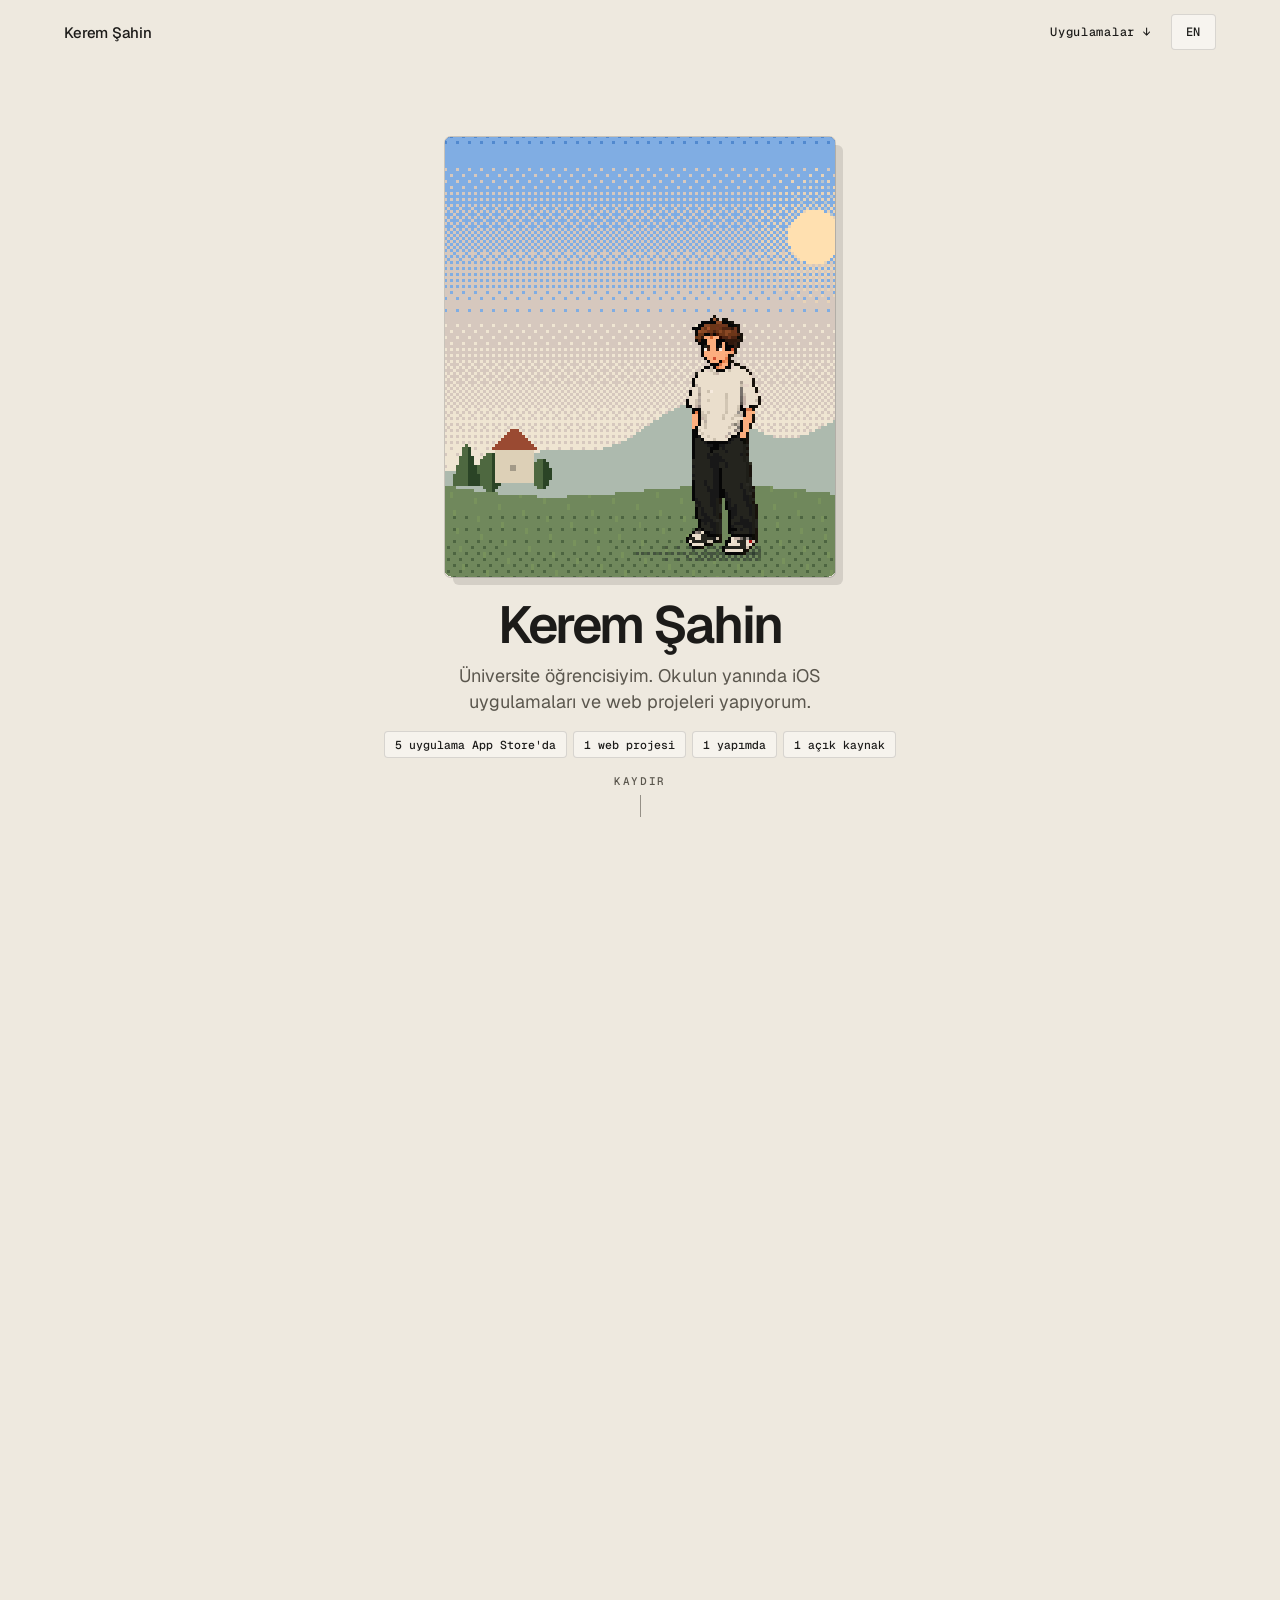
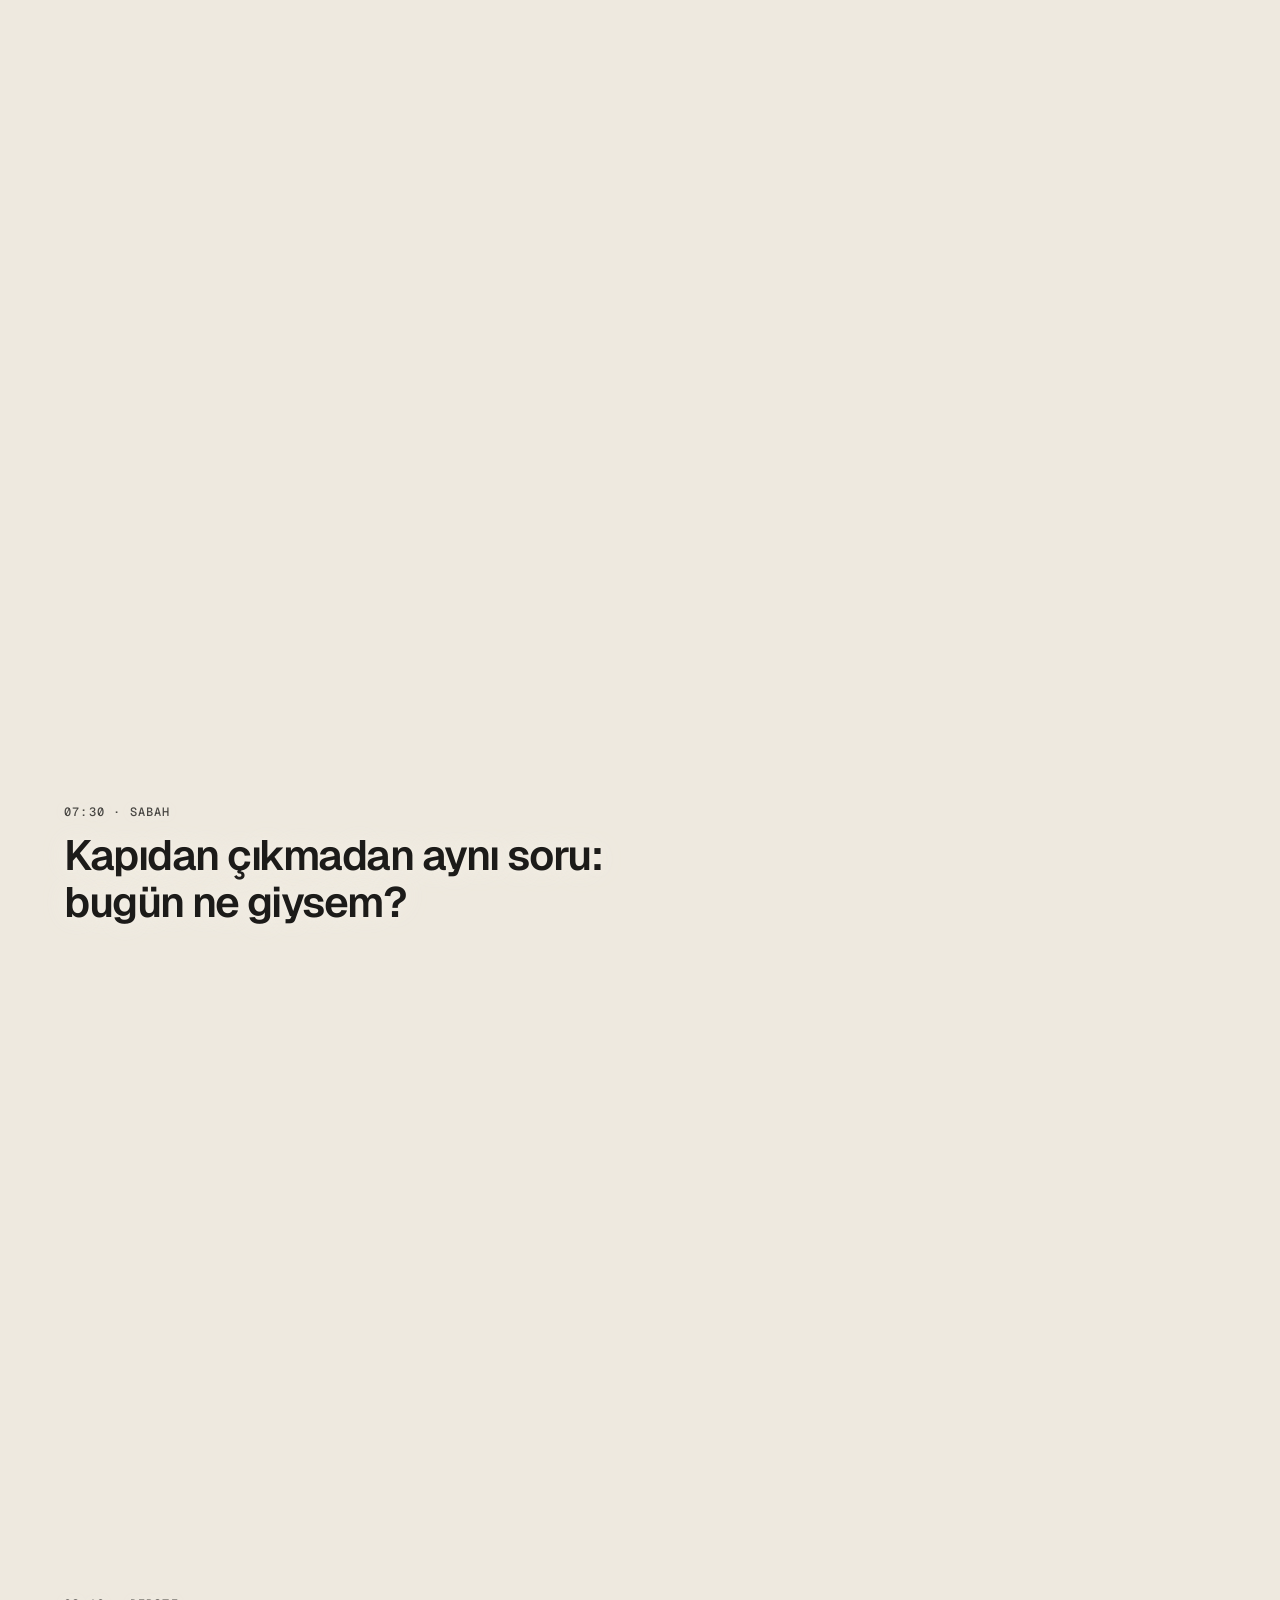
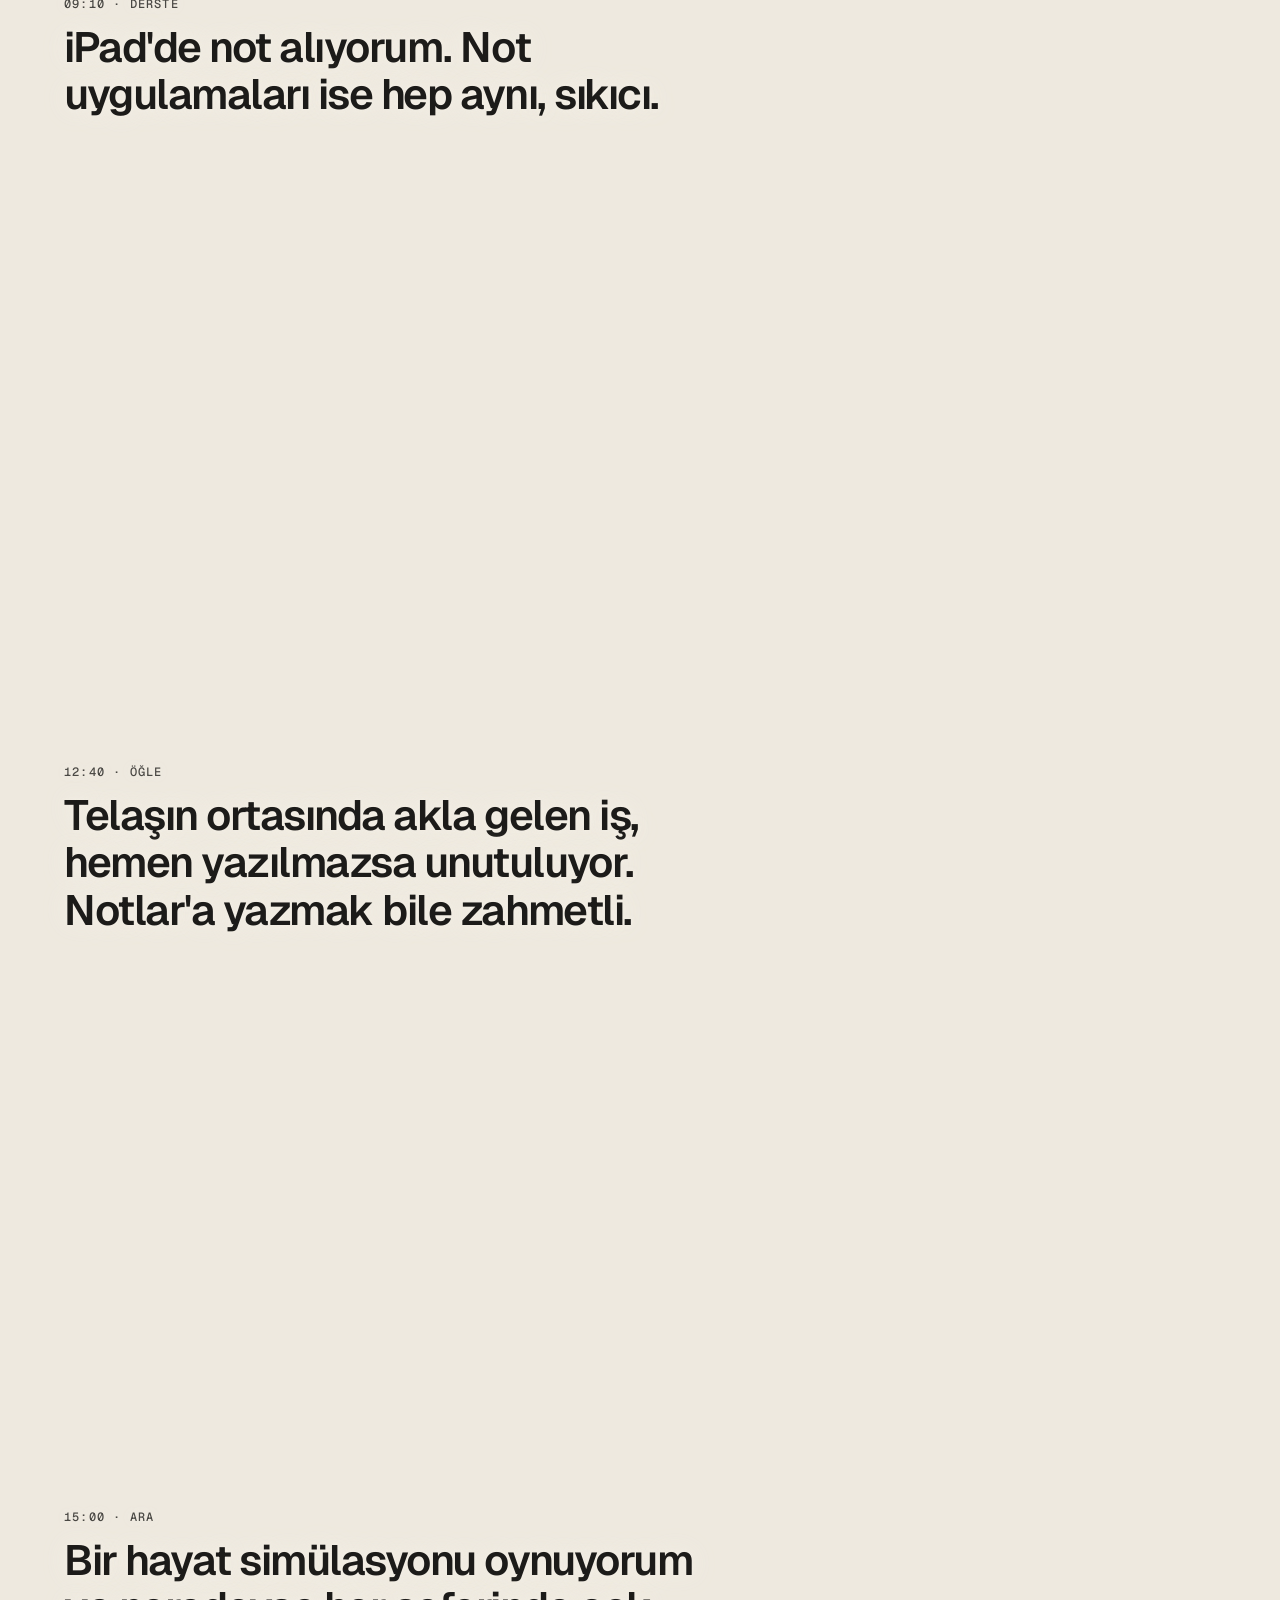
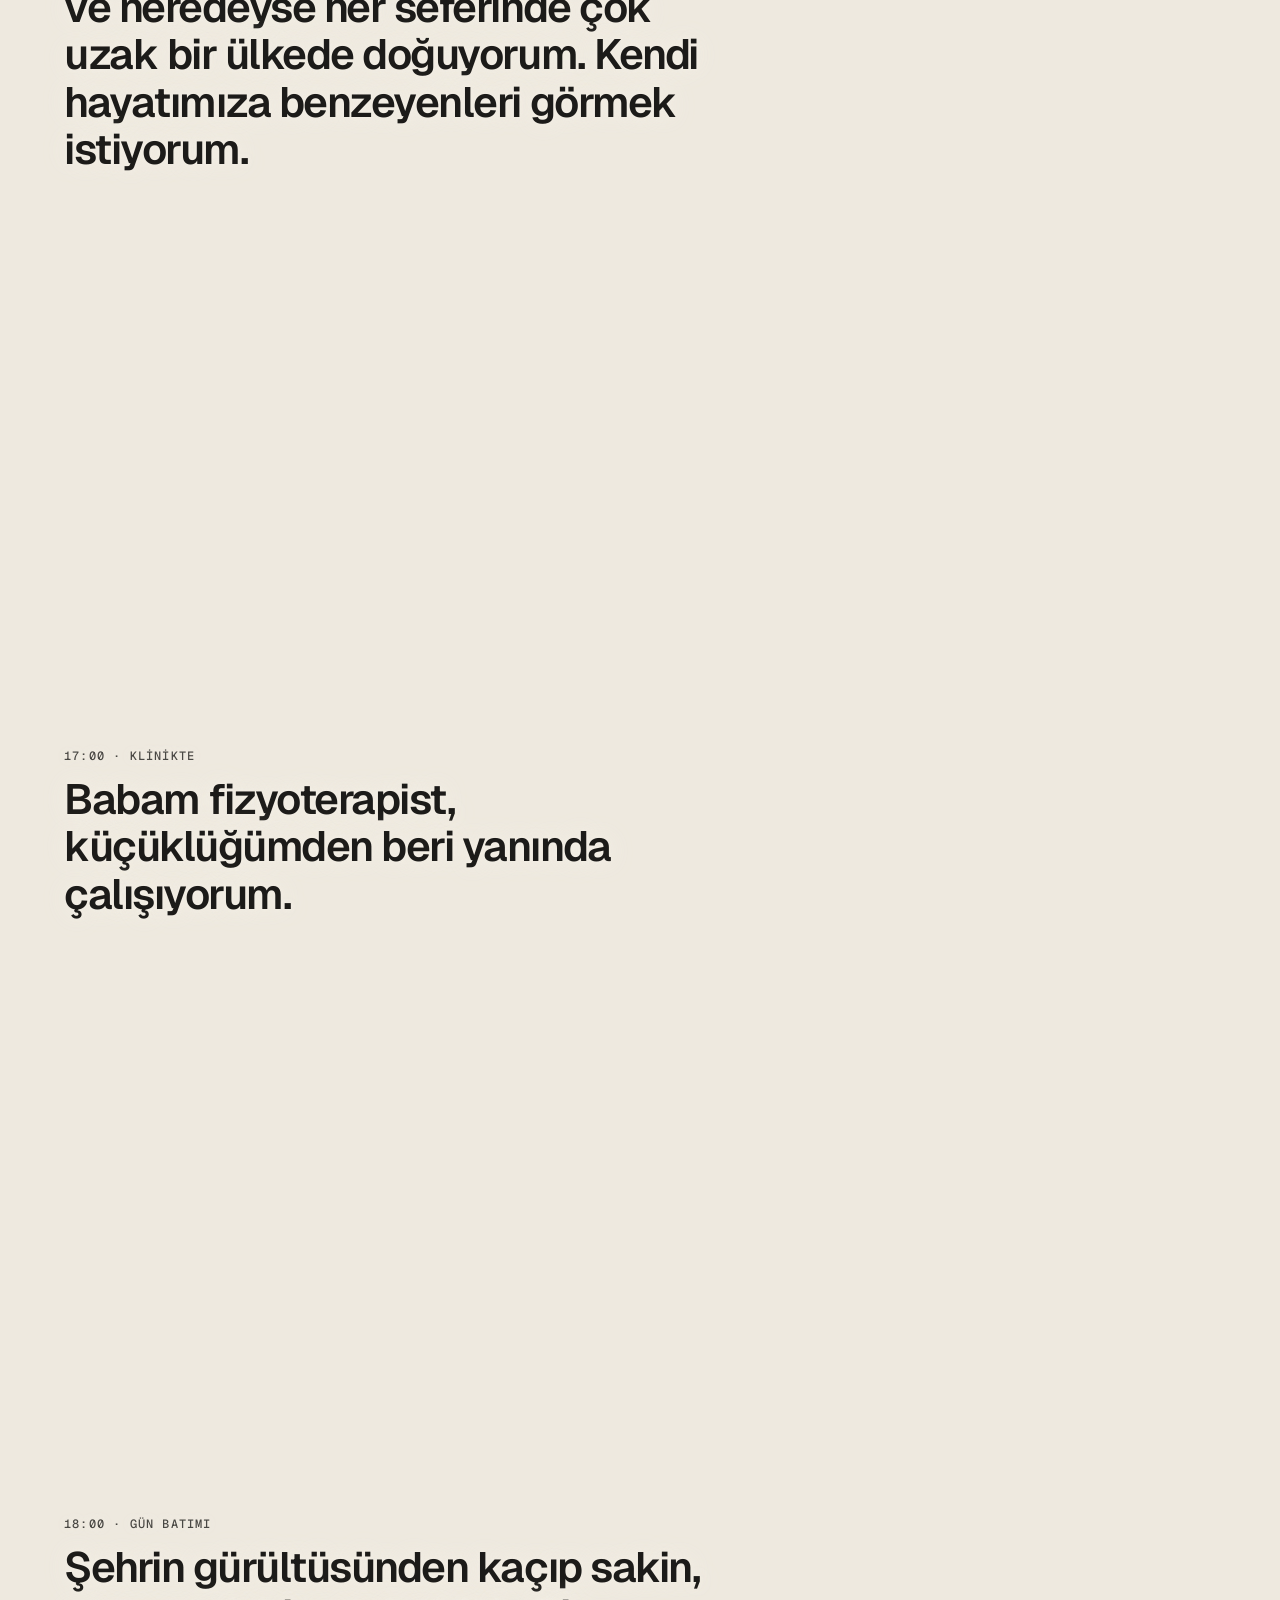
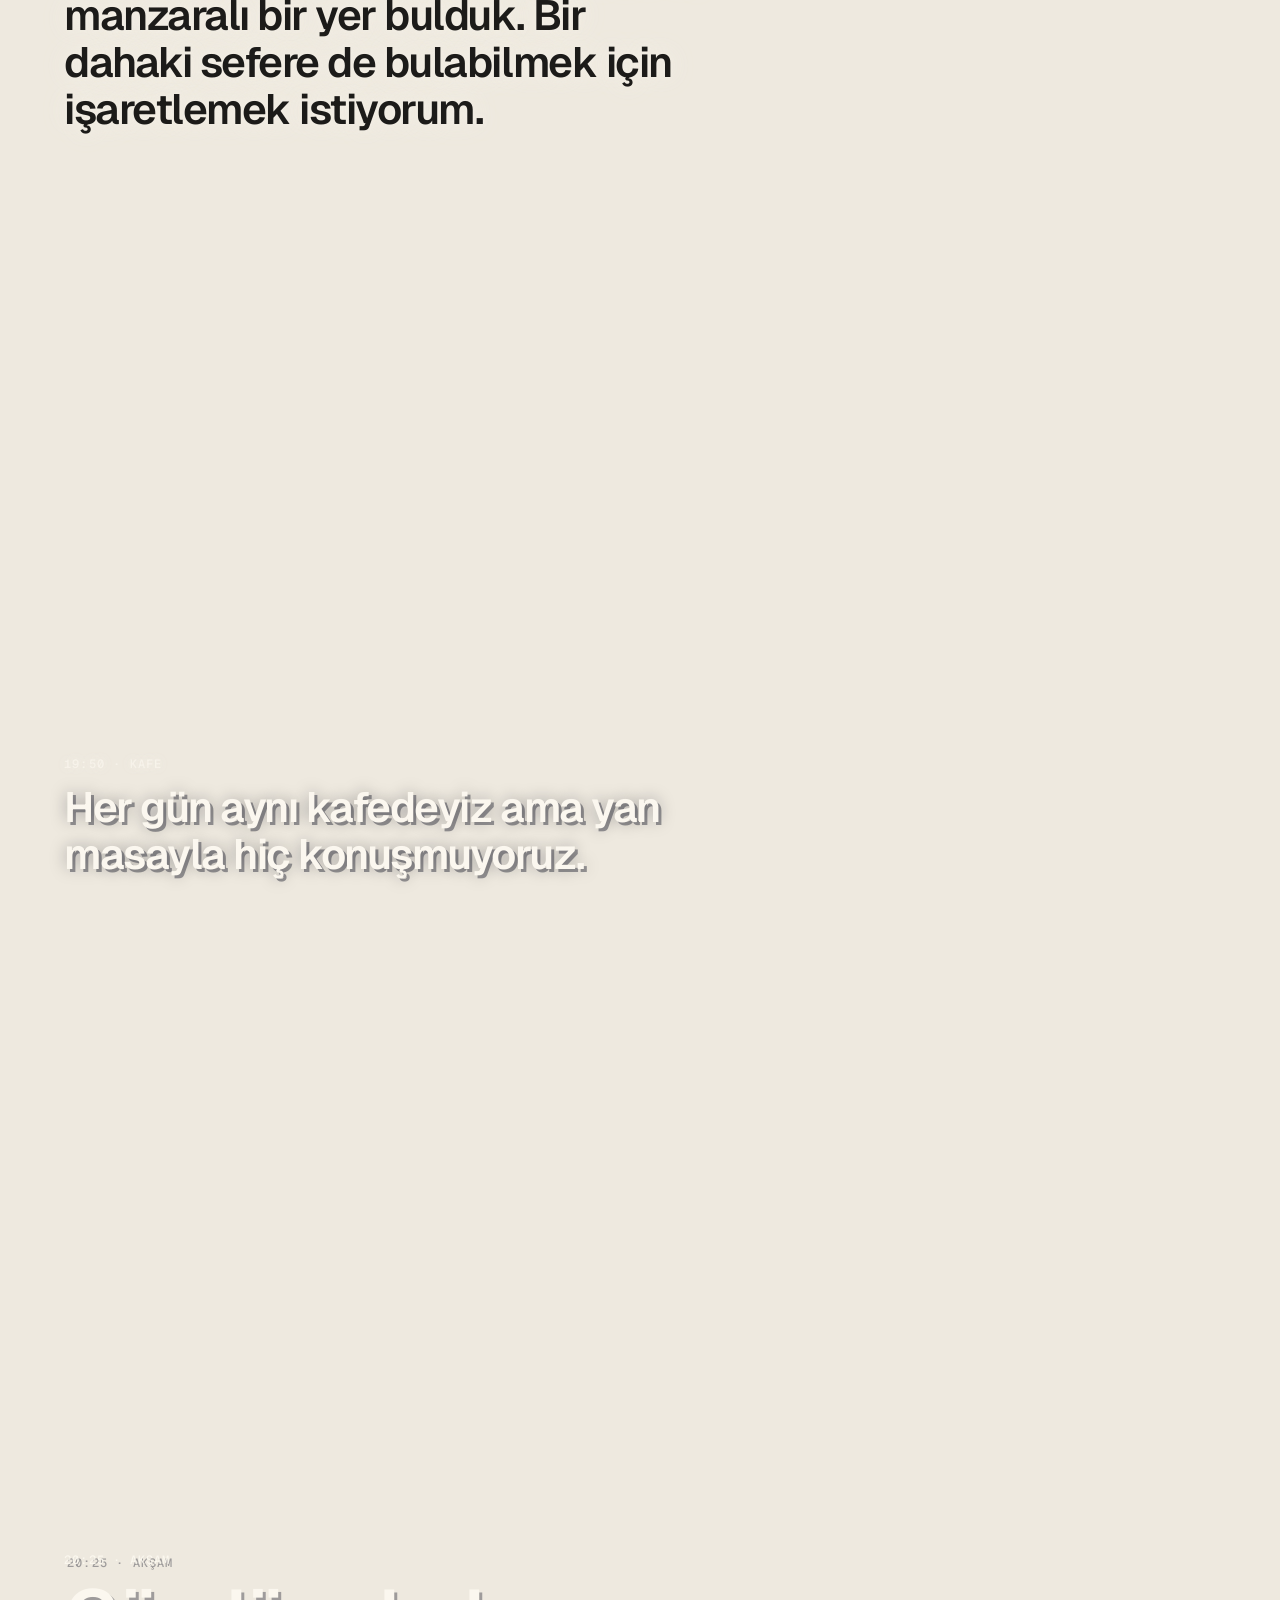
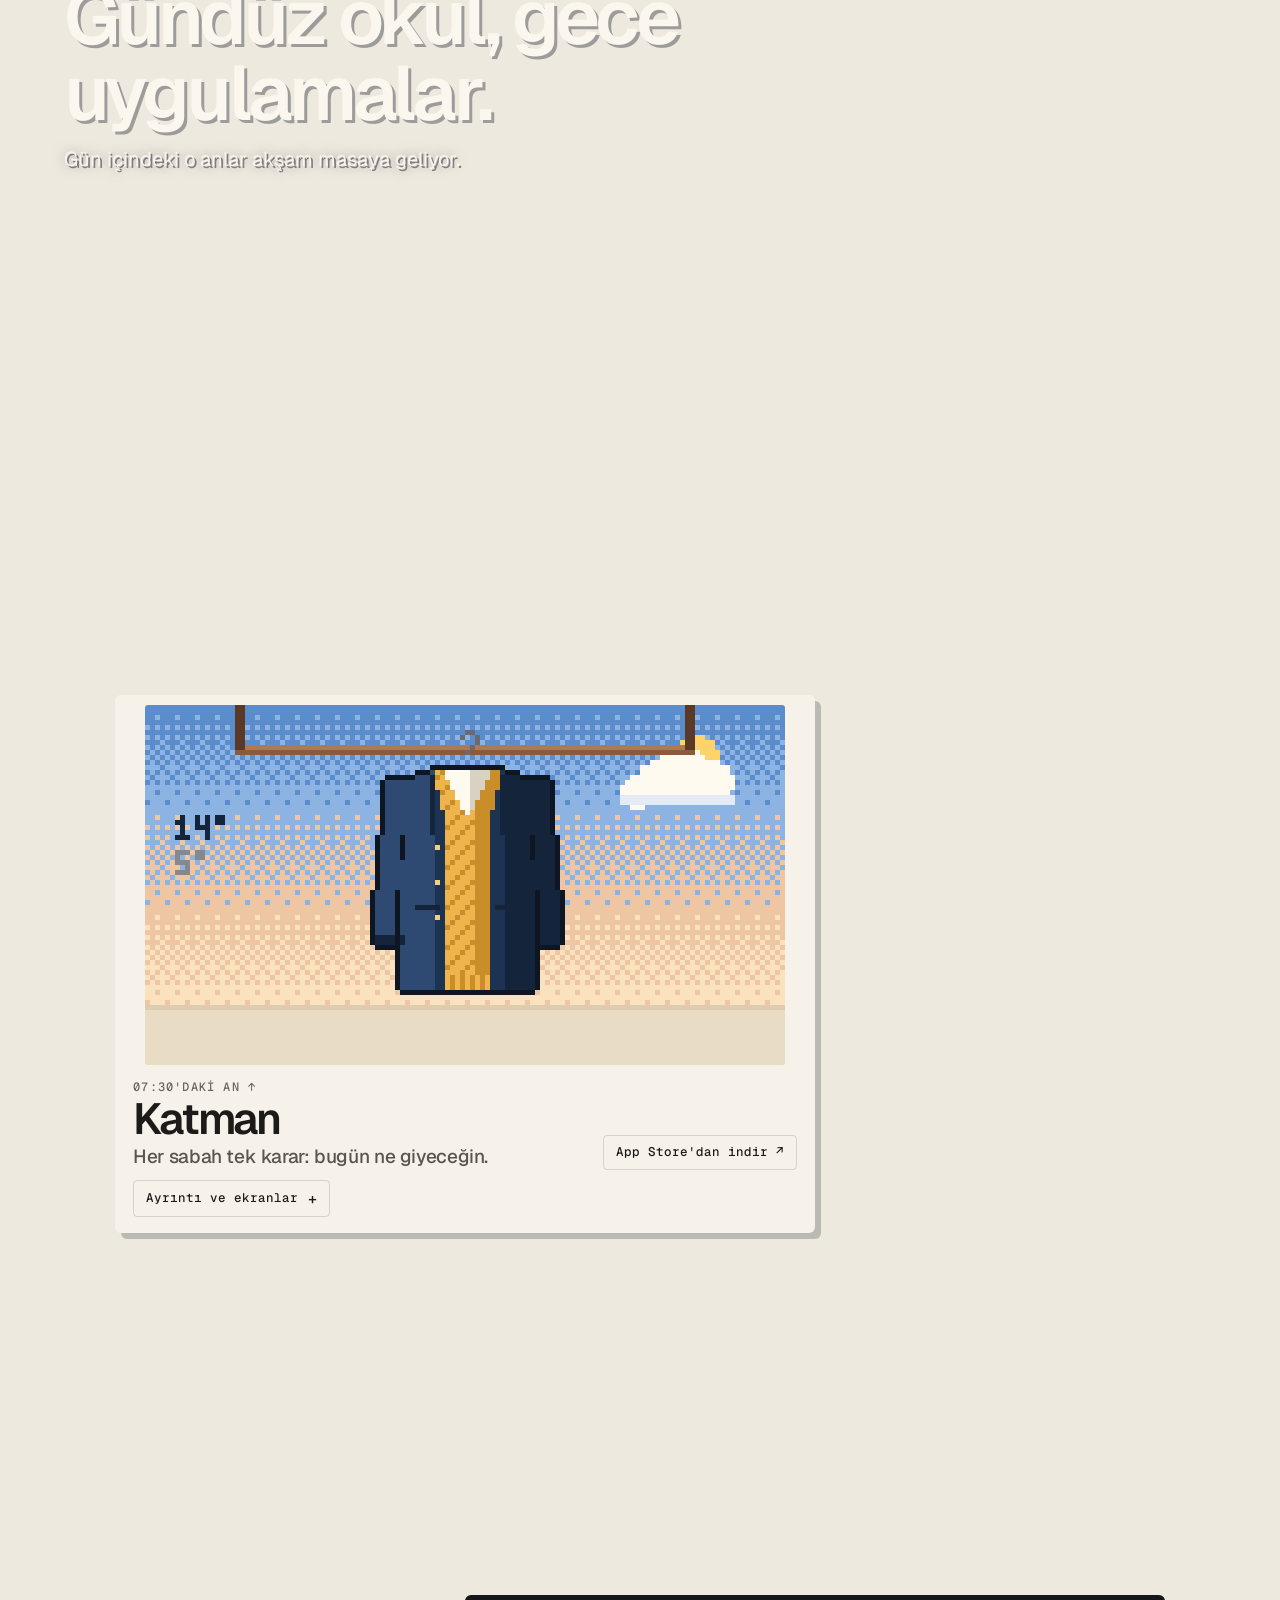
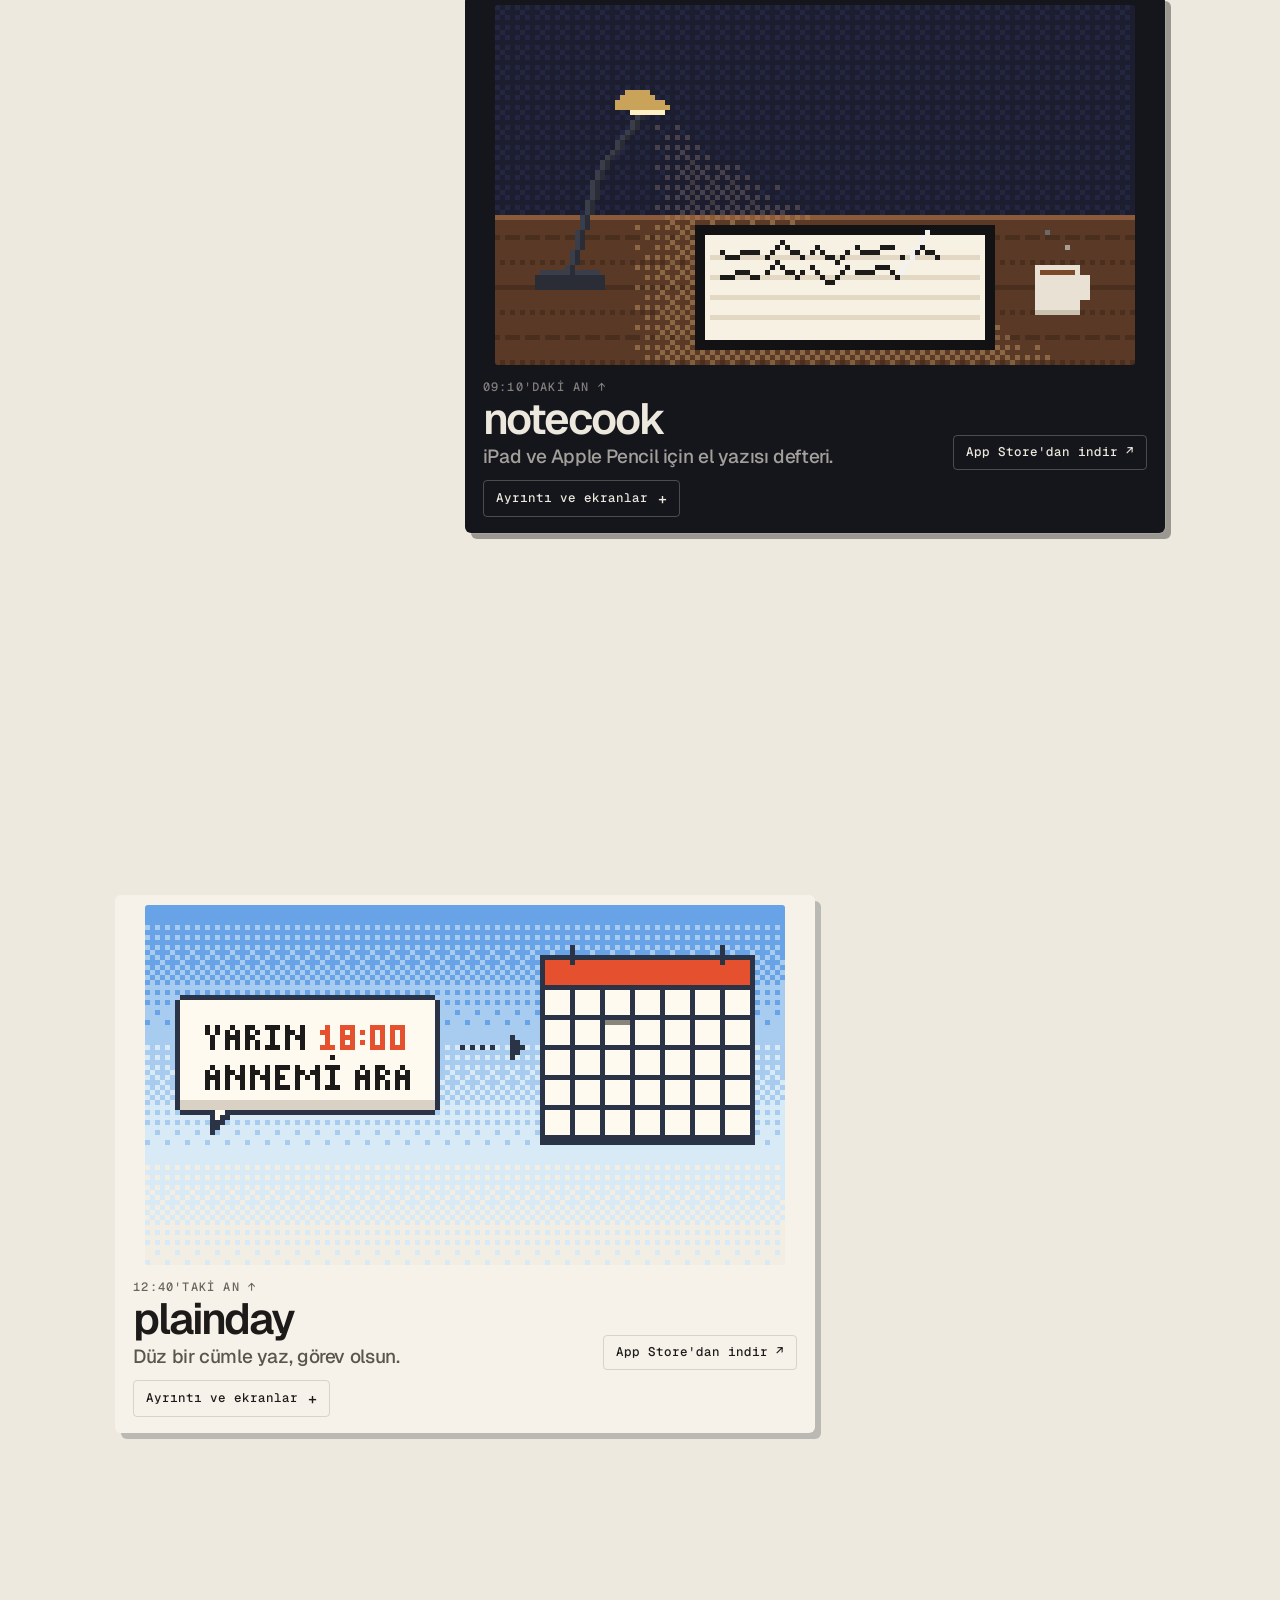
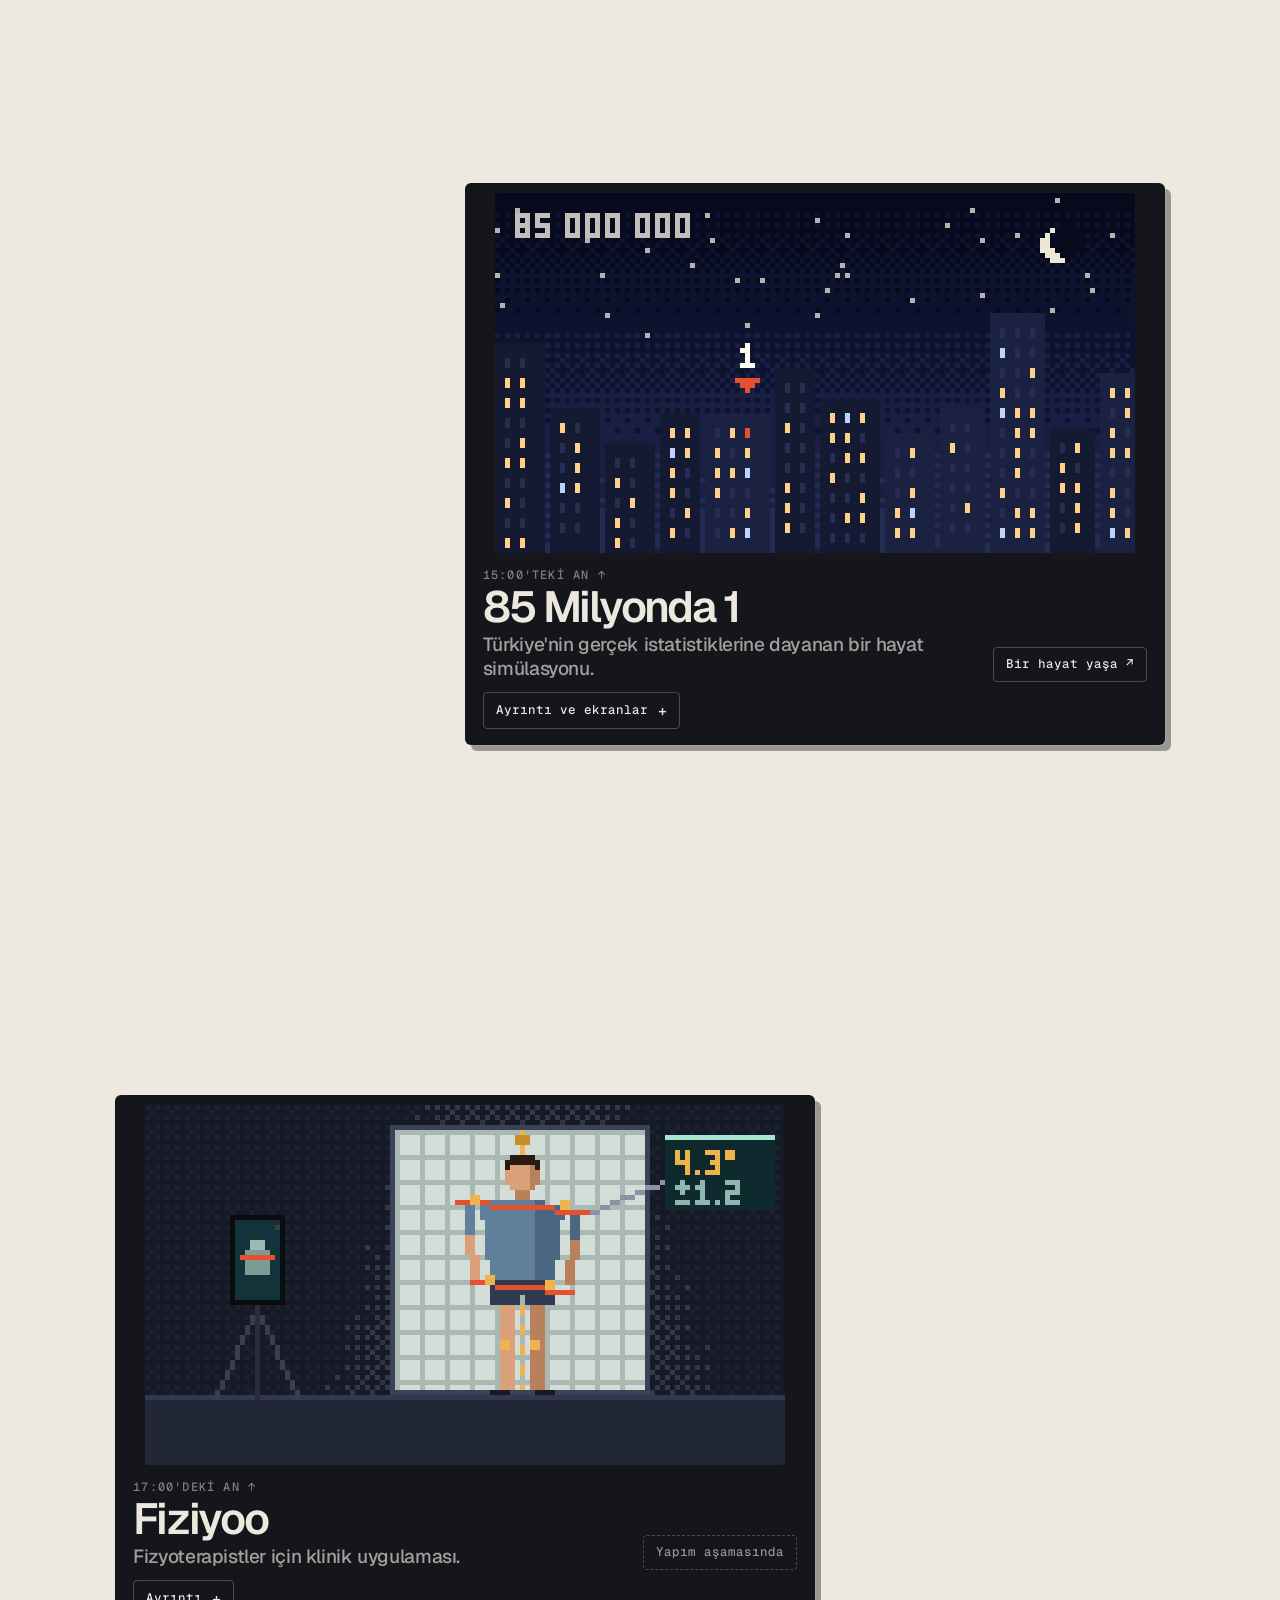
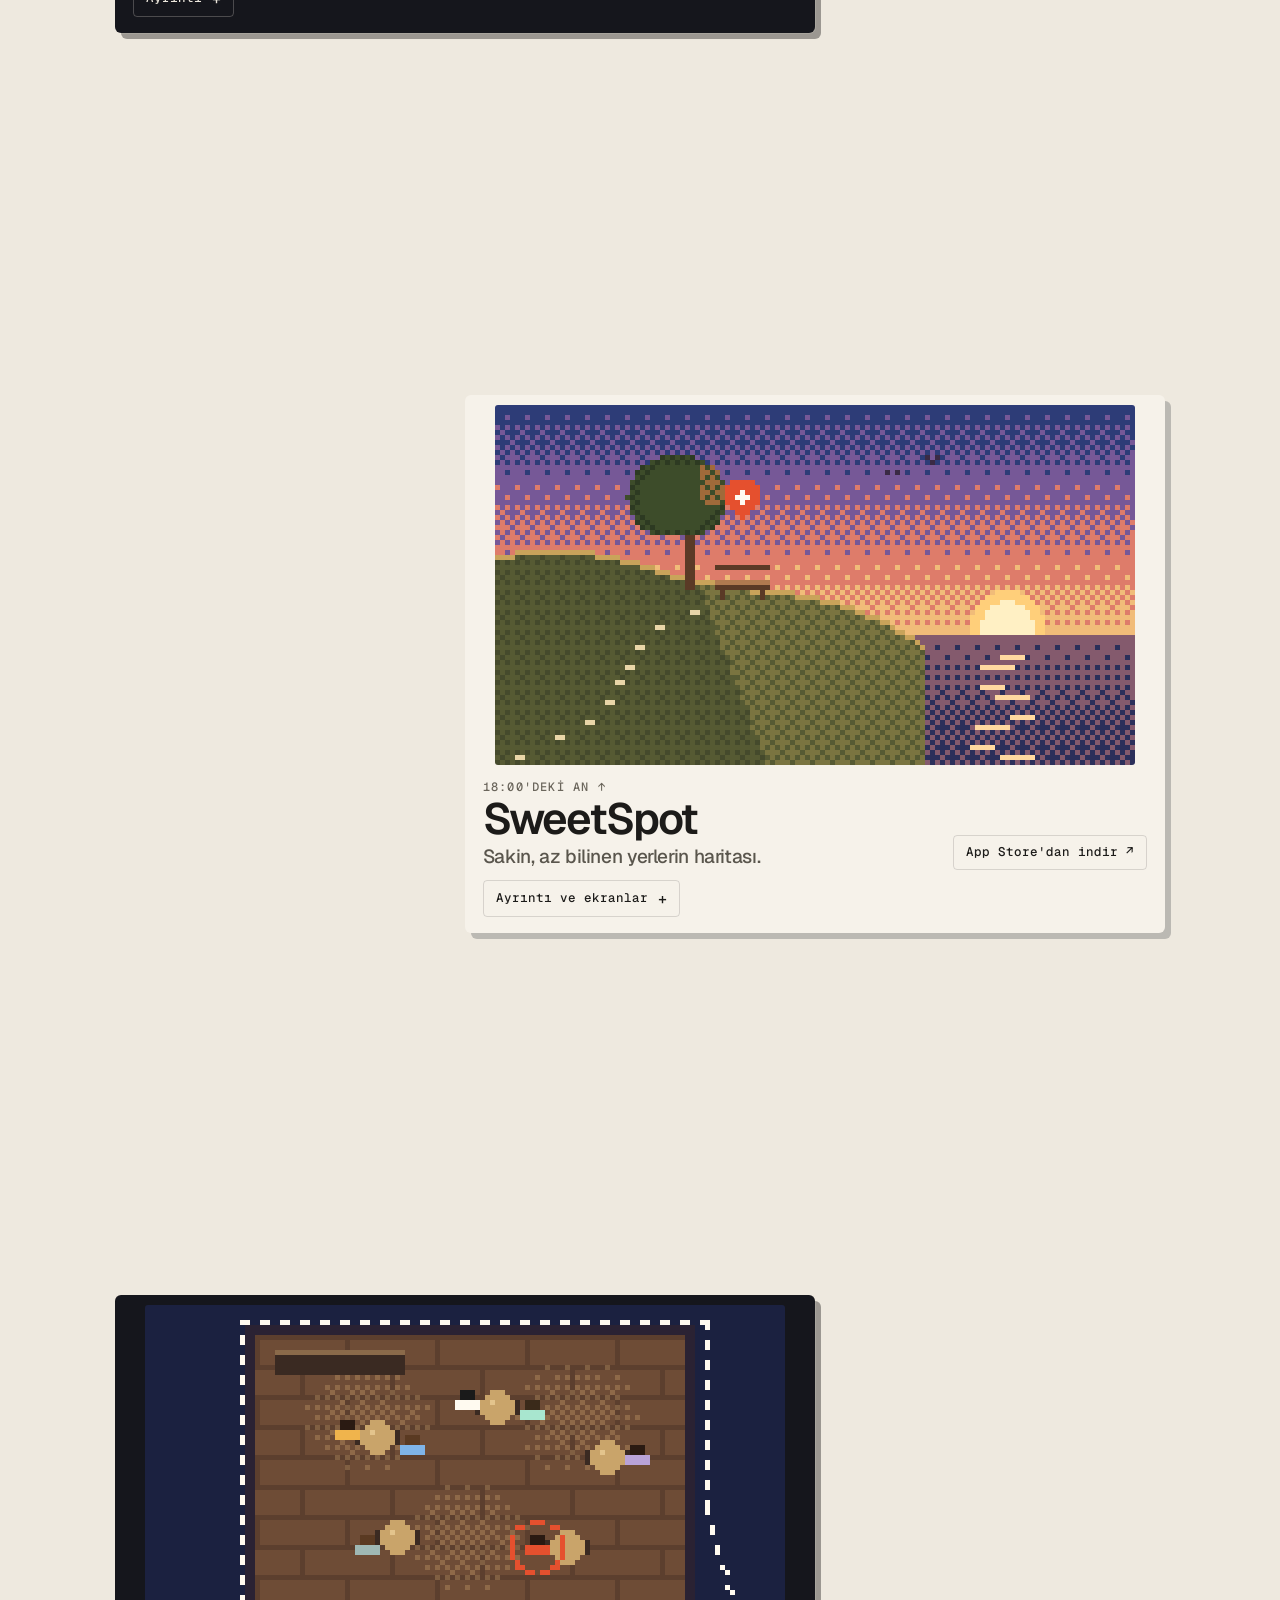
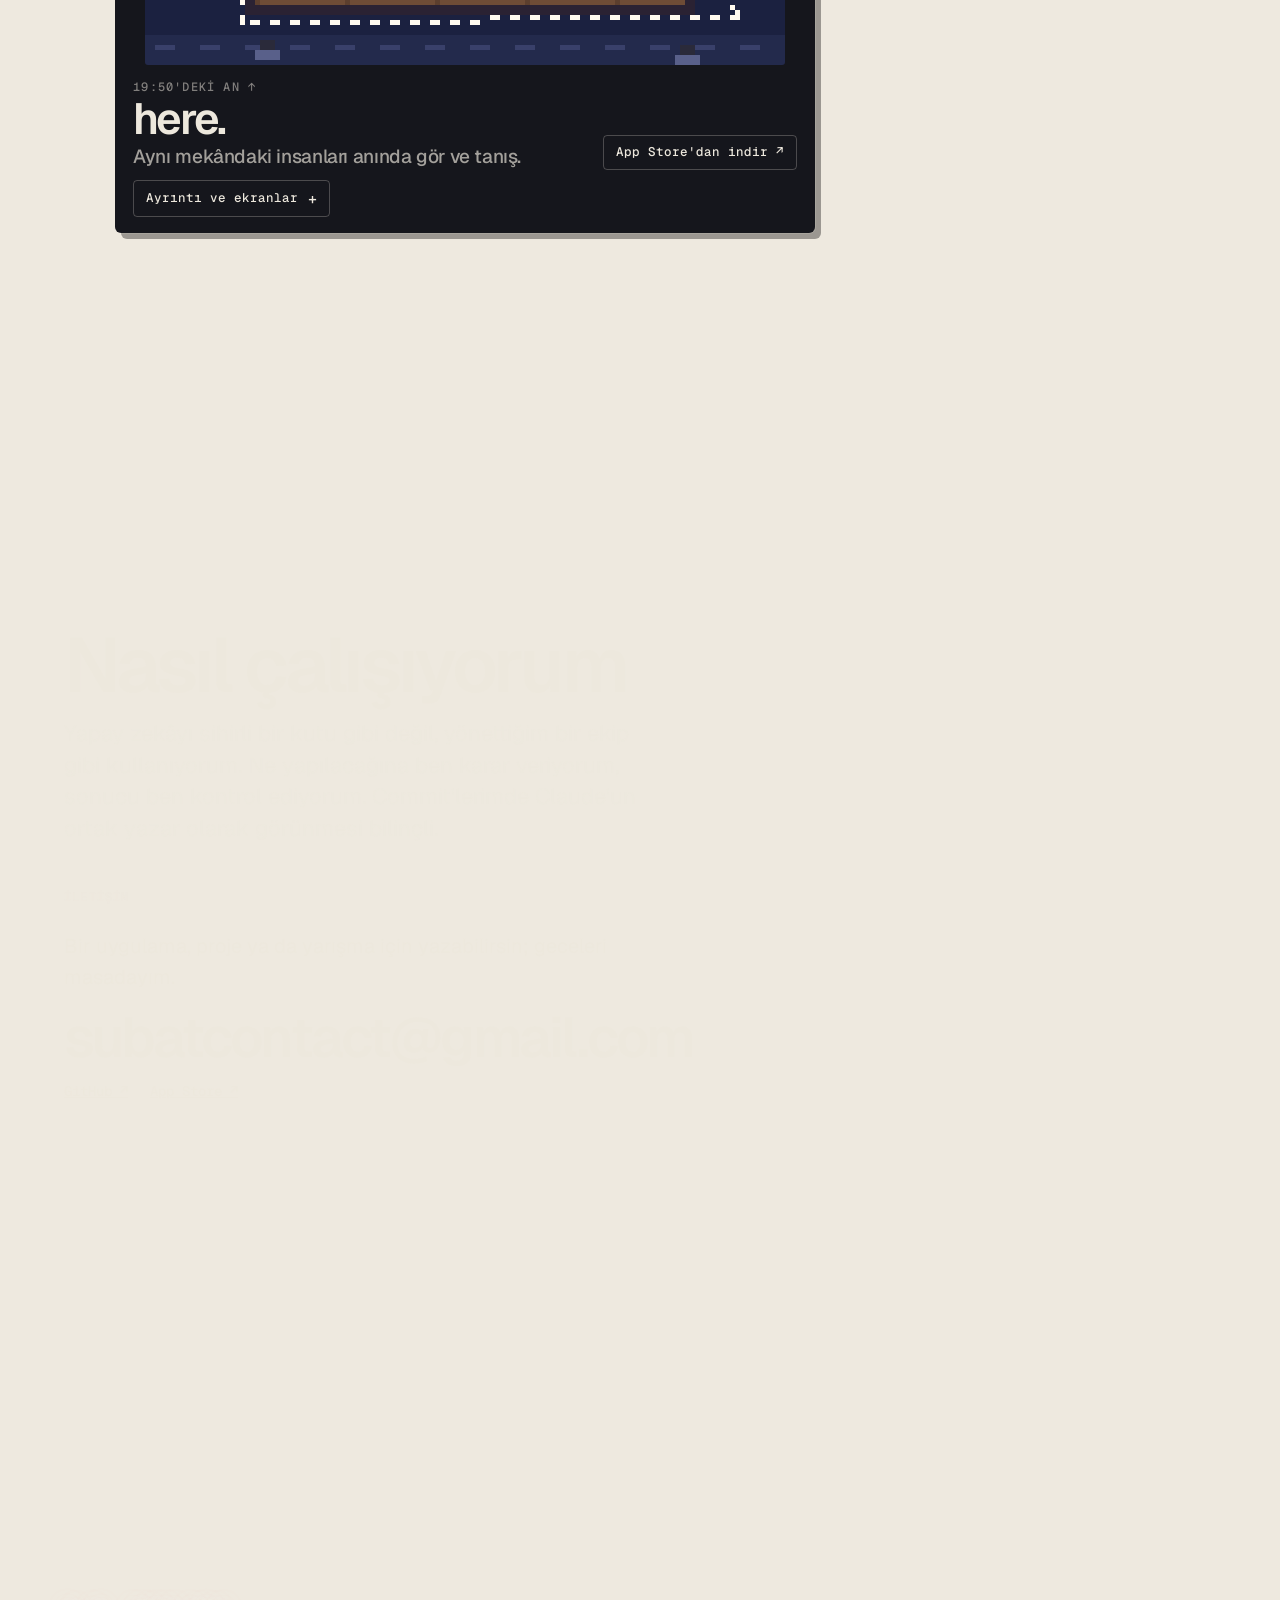
==== commit 16e6fddd: "Gündüz anlar, gece uygulamalar; telefon ve tablet uyumu Gündüz yalnızca gökyüzü ve her uygulamanın ç" ====
--- a/index.html
+++ b/index.html
@@ -20,7 +20,7 @@
 <link rel="preconnect" href="https://fonts.gstatic.com" crossorigin>
 <link rel="stylesheet" href="https://fonts.googleapis.com/css2?family=Geist:wght@400;500;600&family=Geist+Mono:wght@400;500&display=swap">
 <script>document.documentElement.classList.replace("no-js", "js");</script>
-<link rel="stylesheet" href="style.css?v=px16">
+<link rel="stylesheet" href="style.css?v=px21">
 </head>
 <body>
 
@@ -29,6 +29,7 @@
 <header class="nav">
   <a href="#opening" class="brand">Kerem Şahin</a>
   <span class="hud" id="hud" aria-hidden="true">06:15 · ŞAFAK</span>
+  <a class="jump" href="#gece" data-tr="Uygulamalar ↓" data-en="Apps ↓">Uygulamalar ↓</a>
   <button id="lang" class="lang" type="button" aria-label="Switch to English">EN</button>
 </header>
 
@@ -50,19 +51,72 @@
       </div>
       <div class="dawn">
         <div class="dawn-copy">
-          <p class="dawn-line" data-tr="Bir gün, sekiz uygulama." data-en="One day, eight apps.">Bir gün, sekiz uygulama.</p>
-          <p class="dawn-sub" data-tr="Her biri, kullanan birinin gününde bir saate denk geliyor." data-en="Each one lands on an hour in the day of someone who uses it.">Her biri, kullanan birinin gününde bir saate denk geliyor.</p>
-        </div>
-      </div>
-    </div>
-  </section>
-
-  <!-- 07:30 · Sabah: Katman -->
-  <section class="chapter" id="katman" data-mins="450">
+          <p class="dawn-line" data-tr="Her uygulama günün bir anından çıktı." data-en="Each app came from a moment in the day.">Her uygulama günün bir anından çıktı.</p>
+          <p class="dawn-sub" data-tr="Önce o anlar. Uygulamalar akşam, lamba yanınca." data-en="First the moments. The apps come in the evening, when the lamp goes on.">Önce o anlar. Uygulamalar akşam, lamba yanınca.</p>
+        </div>
+      </div>
+    </div>
+  </section>
+
+  <!-- Gündüz: sadece gökyüzü ve anlar. Uygulamalar henüz yok; her an kendi saatinde. -->
+  <section class="moment" id="an-katman" data-mins="450">
+    <div class="moment-text rise">
+      <p class="act" data-tr="07:30 · Sabah" data-en="07:30 · Morning">07:30 · Sabah</p>
+      <p class="moment-line" data-tr="Kapıdan çıkmadan aynı soru: bugün ne giysem?" data-en="Before heading out, the same question: what do I wear today?">Kapıdan çıkmadan aynı soru: bugün ne giysem?</p>
+    </div>
+  </section>
+  <section class="moment" id="an-notecook" data-mins="550">
+    <div class="moment-text rise">
+      <p class="act" data-tr="09:10 · Derste" data-en="09:10 · In class">09:10 · Derste</p>
+      <p class="moment-line" data-tr="iPad'de not alıyorum. Not uygulamaları ise hep aynı, sıkıcı." data-en="I take notes on my iPad. Note apps all feel the same, and dull.">iPad'de not alıyorum. Not uygulamaları ise hep aynı, sıkıcı.</p>
+    </div>
+  </section>
+  <section class="moment" id="an-plainday" data-mins="760">
+    <div class="moment-text rise">
+      <p class="act" data-tr="12:40 · Öğle" data-en="12:40 · Midday">12:40 · Öğle</p>
+      <p class="moment-line" data-tr="Telaşın ortasında akla gelen iş, hemen yazılmazsa unutuluyor. Notlar'a yazmak bile zahmetli." data-en="In the rush, a task that isn't written down right away gets forgotten. Even opening Notes feels like a chore.">Telaşın ortasında akla gelen iş, hemen yazılmazsa unutuluyor. Notlar'a yazmak bile zahmetli.</p>
+    </div>
+  </section>
+  <section class="moment" id="an-milyonda" data-mins="900">
+    <div class="moment-text rise">
+      <p class="act" data-tr="15:00 · Ara" data-en="15:00 · A break">15:00 · Ara</p>
+      <p class="moment-line" data-tr="Bir hayat simülasyonu oynuyorum ve neredeyse her seferinde çok uzak bir ülkede doğuyorum. Kendi hayatımıza benzeyenleri görmek istiyorum." data-en="I'm playing a life simulator and almost every time I'm born somewhere far away. I want to see lives closer to ours.">Bir hayat simülasyonu oynuyorum ve neredeyse her seferinde çok uzak bir ülkede doğuyorum. Kendi hayatımıza benzeyenleri görmek istiyorum.</p>
+    </div>
+  </section>
+  <section class="moment" id="an-fiziyoo" data-mins="1020">
+    <div class="moment-text rise">
+      <p class="act" data-tr="17:00 · Klinikte" data-en="17:00 · At the clinic">17:00 · Klinikte</p>
+      <p class="moment-line" data-tr="Babam fizyoterapist, küçüklüğümden beri yanında çalışıyorum." data-en="My dad is a physiotherapist, and I've worked alongside him since I was a kid.">Babam fizyoterapist, küçüklüğümden beri yanında çalışıyorum.</p>
+    </div>
+  </section>
+  <section class="moment" id="an-sweetspot" data-mins="1080">
+    <div class="moment-text rise">
+      <p class="act" data-tr="18:00 · Gün batımı" data-en="18:00 · Sunset">18:00 · Gün batımı</p>
+      <p class="moment-line" data-tr="Şehrin gürültüsünden kaçıp sakin, manzaralı bir yer bulduk. Bir dahaki sefere de bulabilmek için işaretlemek istiyorum." data-en="We got away from the city noise and found a quiet spot with a view. I want to mark it so we can find it again.">Şehrin gürültüsünden kaçıp sakin, manzaralı bir yer bulduk. Bir dahaki sefere de bulabilmek için işaretlemek istiyorum.</p>
+    </div>
+  </section>
+  <section class="moment dusk" id="an-here" data-mins="1190">
+    <div class="moment-text rise">
+      <p class="act" data-tr="19:50 · Kafe" data-en="19:50 · Café">19:50 · Kafe</p>
+      <p class="moment-line" data-tr="Her gün aynı kafedeyiz ama yan masayla hiç konuşmuyoruz." data-en="We're at the same café every day, yet we never talk to the next table.">Her gün aynı kafedeyiz ama yan masayla hiç konuşmuyoruz.</p>
+    </div>
+  </section>
+
+  <!-- 20:25 · Lamba yanar: gündüzün anları masaya gelir, gece uygulamalar çıkar. -->
+  <section class="interlude" id="gece" data-mins="1225">
+    <div class="interlude-text rise">
+      <p class="act" data-tr="20:25 · Akşam" data-en="20:25 · Evening">20:25 · Akşam</p>
+      <h2 data-tr="Gündüz okul, gece uygulamalar." data-en="School by day, apps by night.">Gündüz okul, gece uygulamalar.</h2>
+      <p data-tr="Gün içindeki o anlar akşam masaya geliyor." data-en="The moments from the day come to the desk in the evening.">Gün içindeki o anlar akşam masaya geliyor.</p>
+    </div>
+  </section>
+
+  <!-- Gece: her uygulama, gündüzdeki anının cevabı olarak. -->
+<section class="chapter" id="katman" data-mins="1265">
         <figure class="vig rise" id="d-katman">
       <canvas data-vig="katman" width="128" height="72" aria-hidden="true"></canvas>
       <figcaption>
-        <p class="hour" data-tr="07:30 · Sabah" data-en="07:30 · Morning">07:30 · Sabah</p>
+        <p class="hour"><a href="#an-katman" data-tr="07:30'daki an ↑" data-en="The 07:30 moment ↑">07:30'daki an ↑</a></p>
         <h2>Katman</h2>
         <p class="say" data-tr="Her sabah tek karar: bugün ne giyeceğin." data-en="One decision every morning: what to wear today.">Her sabah tek karar: bugün ne giyeceğin.</p>
         <a class="more" href="https://apps.apple.com/tr/app/katman-bug%C3%BCn-ne-giysem/id6835842857" target="_blank" rel="noopener" data-tr="App Store'dan indir ↗" data-en="Get it on the App Store ↗">App Store'dan indir ↗</a>
@@ -86,12 +140,33 @@
     </figure>
   </section>
 
-  <!-- 12:40 · Öğle: plainday -->
-  <section class="chapter flip" id="plainday" data-mins="760">
+<section class="chapter flip" id="notecook" data-mins="1300">
+        <figure class="vig dark rise" id="d-notecook">
+      <canvas data-vig="notecook" width="128" height="72" aria-hidden="true"></canvas>
+      <figcaption>
+        <p class="hour"><a href="#an-notecook" data-tr="09:10'daki an ↑" data-en="The 09:10 moment ↑">09:10'daki an ↑</a></p>
+        <h2>notecook</h2>
+        <p class="say" data-tr="iPad ve Apple Pencil için el yazısı defteri." data-en="A handwriting notebook for iPad and Apple Pencil.">iPad ve Apple Pencil için el yazısı defteri.</p>
+        <a class="more" href="https://apps.apple.com/tr/app/notecook/id6811676558" target="_blank" rel="noopener" data-tr="App Store'dan indir ↗" data-en="Get it on the App Store ↗">App Store'dan indir ↗</a>
+      </figcaption>
+      <details class="detail-more">
+        <summary><span data-tr="Ayrıntı ve ekranlar" data-en="Details and screens">Ayrıntı ve ekranlar</span></summary>
+        <div class="detail-body">
+          <div class="detail-text">
+          <p class="lede" data-tr="El yazında arama yapabiliyorsun, PDF'lerin üzerine not alabiliyorsun. Defterler iCloud ile tüm cihazlarında." data-en="Your handwriting becomes searchable, you can write on top of PDFs, and your notebooks sync over iCloud.">El yazında arama yapabiliyorsun, PDF'lerin üzerine not alabiliyorsun. Defterler iCloud ile tüm cihazlarında.</p>
+          <p class="stack">SwiftUI · PencilKit · Vision · SwiftData + CloudKit</p>
+          </div>
+          <div class="shots"><img class="tablet" src="assets/shots/notecook-light.jpg" alt="notecook: iPad'de defter" data-alt-tr="notecook: iPad'de defter" data-alt-en="notecook: a notebook on iPad" width="1200" height="780" loading="lazy" decoding="async"></div>
+        </div>
+      </details>
+    </figure>
+  </section>
+
+<section class="chapter" id="plainday" data-mins="1335">
         <figure class="vig rise" id="d-plainday">
       <canvas data-vig="plainday" width="128" height="72" aria-hidden="true"></canvas>
       <figcaption>
-        <p class="hour" data-tr="12:40 · Öğle" data-en="12:40 · Midday">12:40 · Öğle</p>
+        <p class="hour"><a href="#an-plainday" data-tr="12:40'taki an ↑" data-en="The 12:40 moment ↑">12:40'taki an ↑</a></p>
         <h2>plainday</h2>
         <p class="say" data-tr="Düz bir cümle yaz, görev olsun." data-en="Write one plain sentence, get a task.">Düz bir cümle yaz, görev olsun.</p>
         <a class="more" href="https://apps.apple.com/tr/app/plainday/id6823780735" target="_blank" rel="noopener" data-tr="App Store'dan indir ↗" data-en="Get it on the App Store ↗">App Store'dan indir ↗</a>
@@ -112,6 +187,7 @@
       </div>
       </div>
           <p class="stack">SwiftUI · SwiftData · AlarmKit · WidgetKit · App Intents</p>
+          <p class="oss"><span data-tr="Cümle motoru ayrı bir Swift paketi olarak açık kaynak:" data-en="The sentence engine is open source as a separate Swift package:">Cümle motoru ayrı bir Swift paketi olarak açık kaynak:</span> <a href="https://github.com/kerem-sahin/plainparse" target="_blank" rel="noopener">PlainParse ↗</a> <span data-tr="(MIT · 150 test · bağımlılık yok)" data-en="(MIT · 150 tests · no dependencies)">(MIT · 150 test · bağımlılık yok)</span></p>
           </div>
           <div class="shots"><img class="phone" src="assets/shots/plainday-tr-1.jpg" data-src-tr="assets/shots/plainday-tr-1.jpg" data-src-en="assets/shots/plainday-en-1.jpg" alt="plainday: gün listesi" data-alt-tr="plainday: gün listesi" data-alt-en="plainday: the day list" width="560" height="1218" loading="lazy" decoding="async"><img class="phone" src="assets/shots/plainday-tr-2.jpg" data-src-tr="assets/shots/plainday-tr-2.jpg" data-src-en="assets/shots/plainday-en-2.jpg" alt="plainday: cümleden görev" data-alt-tr="plainday: cümleden görev" data-alt-en="plainday: a sentence becomes a task" width="560" height="1218" loading="lazy" decoding="async"><img class="phone" src="assets/shots/plainday-tr-dark.jpg" data-src-tr="assets/shots/plainday-tr-dark.jpg" data-src-en="assets/shots/plainday-en-dark.jpg" alt="plainday: koyu tema" data-alt-tr="plainday: koyu tema" data-alt-en="plainday: dark theme" width="560" height="1218" loading="lazy" decoding="async"></div>
         </div>
@@ -119,91 +195,11 @@
     </figure>
   </section>
 
-  <!-- 18:00 · Gün batımı: SweetSpot -->
-  <section class="chapter" id="sweetspot" data-mins="1080">
-        <figure class="vig rise" id="d-sweetspot">
-      <canvas data-vig="sweetspot" width="128" height="72" aria-hidden="true"></canvas>
-      <figcaption>
-        <p class="hour" data-tr="18:00 · Gün batımı" data-en="18:00 · Sunset">18:00 · Gün batımı</p>
-        <h2>SweetSpot</h2>
-        <p class="say" data-tr="Sakin, az bilinen yerlerin haritası." data-en="A map of quiet, little-known places.">Sakin, az bilinen yerlerin haritası.</p>
-        <a class="more" href="https://apps.apple.com/tr/app/sweetspot-sakl%C4%B1-yerler/id6824031187" target="_blank" rel="noopener" data-tr="App Store'dan indir ↗" data-en="Get it on the App Store ↗">App Store'dan indir ↗</a>
-      </figcaption>
-      <details class="detail-more">
-        <summary><span data-tr="Ayrıntı ve ekranlar" data-en="Details and screens">Ayrıntı ve ekranlar</span></summary>
-        <div class="detail-body">
-          <div class="detail-text">
-          <p class="sub">Saklı Yerler</p>
-          <p class="lede" data-tr="Her yerin fotoğrafı yerinde çekiliyor, yeni paylaşımlar yayına girmeden denetleniyor." data-en="Every place is photographed on the spot, and new posts are moderated before they go live.">Her yerin fotoğrafı yerinde çekiliyor, yeni paylaşımlar yayına girmeden denetleniyor.</p>
-          <p class="stack">SwiftUI · MapKit · Firebase · Cloud Functions</p>
-          </div>
-          <div class="shots"><img class="phone" src="assets/shots/sweetspot-map.jpg" alt="SweetSpot: harita" data-alt-tr="SweetSpot: harita" data-alt-en="SweetSpot: the map" width="560" height="1217" loading="lazy" decoding="async"><img class="phone" src="assets/shots/sweetspot-feed.jpg" alt="SweetSpot: akış" data-alt-tr="SweetSpot: akış" data-alt-en="SweetSpot: the feed" width="560" height="1217" loading="lazy" decoding="async"><img class="phone" src="assets/shots/sweetspot-detail.jpg" alt="SweetSpot: bir yerin sayfası" data-alt-tr="SweetSpot: bir yerin sayfası" data-alt-en="SweetSpot: a place's page" width="560" height="1217" loading="lazy" decoding="async"></div>
-        </div>
-      </details>
-    </figure>
-  </section>
-
-  <!-- 19:50 · Alacakaranlık: here. (going out) -->
-  <section class="chapter flip" id="here" data-mins="1190">
-        <figure class="vig dark rise" id="d-here">
-      <canvas data-vig="here" width="128" height="72" aria-hidden="true"></canvas>
-      <figcaption>
-        <p class="hour" data-tr="19:50 · Alacakaranlık" data-en="19:50 · Dusk">19:50 · Alacakaranlık</p>
-        <h2>here.</h2>
-        <p class="say" data-tr="Aynı mekândaki insanları anında gör ve tanış." data-en="See who's at the same venue right now and meet them.">Aynı mekândaki insanları anında gör ve tanış.</p>
-        <a class="more" href="https://apps.apple.com/tr/app/here/id6767262061" target="_blank" rel="noopener" data-tr="App Store'dan indir ↗" data-en="Get it on the App Store ↗">App Store'dan indir ↗</a>
-      </figcaption>
-      <details class="detail-more">
-        <summary><span data-tr="Ayrıntı ve ekranlar" data-en="Details and screens">Ayrıntı ve ekranlar</span></summary>
-        <div class="detail-body">
-          <div class="detail-text">
-          <p class="lede" data-tr="AVM ve kampüsler için çokgen konum sınırlarıyla çalışıyor. Konya'da gerçek mekânlarda test edildi." data-en="It works with polygon location boundaries for malls and campuses, and it was tested in real venues in Konya.">AVM ve kampüsler için çokgen konum sınırlarıyla çalışıyor. Konya'da gerçek mekânlarda test edildi.</p>
-          <p class="stack">React · Capacitor · Firebase</p>
-          </div>
-          <div class="shots"><img class="phone" src="assets/shots/here-venues.jpg" alt="here.: mekânlar" data-alt-tr="here.: mekânlar" data-alt-en="here.: venues" width="460" height="992" loading="lazy" decoding="async"><img class="phone" src="assets/shots/here-chat.jpg" alt="here.: sohbet" data-alt-tr="here.: sohbet" data-alt-en="here.: chat" width="460" height="992" loading="lazy" decoding="async"></div>
-        </div>
-      </details>
-    </figure>
-  </section>
-
-  <!-- 20:25 · Ara sahne: gündüz biter, lamba yanar, gece başlar -->
-  <section class="interlude" id="gece" data-mins="1225">
-    <div class="interlude-text rise">
-      <p class="act" data-tr="20:25 · Akşam" data-en="20:25 · Evening">20:25 · Akşam</p>
-      <h2 data-tr="Gündüz okul, gece uygulamalar." data-en="School by day, apps by night.">Gündüz okul, gece uygulamalar.</h2>
-      <p data-tr="Hepsini okuldan sonra, akşamları yaptım. Gece masada açık olanlar: ders notları, bir hayat simülasyonu, yapımdaki bir klinik uygulaması ve açık kaynak bir paket." data-en="I made all of them after school, in the evenings. Open on the desk tonight: class notes, a life simulation, a clinic app in progress and an open-source package.">Hepsini okuldan sonra, akşamları yaptım. Gece masada açık olanlar: ders notları, bir hayat simülasyonu, yapımdaki bir klinik uygulaması ve açık kaynak bir paket.</p>
-    </div>
-  </section>
-
-  <!-- 21:00 · Masa lambası: notecook -->
-  <section class="chapter" id="notecook" data-mins="1260">
-        <figure class="vig dark rise" id="d-notecook">
-      <canvas data-vig="notecook" width="128" height="72" aria-hidden="true"></canvas>
-      <figcaption>
-        <p class="hour" data-tr="21:00 · Masa lambası" data-en="21:00 · Desk lamp">21:00 · Masa lambası</p>
-        <h2>notecook</h2>
-        <p class="say" data-tr="iPad ve Apple Pencil için el yazısı defteri." data-en="A handwriting notebook for iPad and Apple Pencil.">iPad ve Apple Pencil için el yazısı defteri.</p>
-        <a class="more" href="https://apps.apple.com/tr/app/notecook/id6811676558" target="_blank" rel="noopener" data-tr="App Store'dan indir ↗" data-en="Get it on the App Store ↗">App Store'dan indir ↗</a>
-      </figcaption>
-      <details class="detail-more">
-        <summary><span data-tr="Ayrıntı ve ekranlar" data-en="Details and screens">Ayrıntı ve ekranlar</span></summary>
-        <div class="detail-body">
-          <div class="detail-text">
-          <p class="lede" data-tr="El yazında arama yapabiliyorsun, PDF'lerin üzerine not alabiliyorsun. Defterler iCloud ile tüm cihazlarında." data-en="Your handwriting becomes searchable, you can write on top of PDFs, and your notebooks sync over iCloud.">El yazında arama yapabiliyorsun, PDF'lerin üzerine not alabiliyorsun. Defterler iCloud ile tüm cihazlarında.</p>
-          <p class="stack">SwiftUI · PencilKit · Vision · SwiftData + CloudKit</p>
-          </div>
-          <div class="shots"><img class="tablet" src="assets/shots/notecook-light.jpg" alt="notecook: iPad'de defter" data-alt-tr="notecook: iPad'de defter" data-alt-en="notecook: a notebook on iPad" width="1200" height="780" loading="lazy" decoding="async"></div>
-        </div>
-      </details>
-    </figure>
-  </section>
-
-  <!-- 22:30 · Gece: 85 Milyonda 1 -->
-  <section class="chapter flip" id="milyonda" data-mins="1350">
+<section class="chapter flip" id="milyonda" data-mins="1370">
         <figure class="vig dark rise" id="d-milyonda">
       <canvas data-vig="milyonda" width="128" height="72" aria-hidden="true"></canvas>
       <figcaption>
-        <p class="hour" data-tr="22:30 · Gece" data-en="22:30 · Night">22:30 · Gece</p>
+        <p class="hour"><a href="#an-milyonda" data-tr="15:00'teki an ↑" data-en="The 15:00 moment ↑">15:00'teki an ↑</a></p>
         <h2>85 Milyonda 1</h2>
         <p class="say" data-tr="Türkiye'nin gerçek istatistiklerine dayanan bir hayat simülasyonu." data-en="A life simulation built on Turkey's real statistics.">Türkiye'nin gerçek istatistiklerine dayanan bir hayat simülasyonu.</p>
         <a class="more" href="https://85milyondabir.com.tr" target="_blank" rel="noopener" data-tr="Bir hayat yaşa ↗" data-en="Live a life ↗">Bir hayat yaşa ↗</a>
@@ -221,12 +217,11 @@
     </figure>
   </section>
 
-  <!-- 23:40 · Gece mesaisi: Fiziyoo (still being built) -->
-  <section class="chapter" id="fiziyoo" data-mins="1420">
+<section class="chapter" id="fiziyoo" data-mins="1405">
         <figure class="vig dark rise" id="d-fiziyoo">
       <canvas data-vig="fiziyoo" width="128" height="72" aria-hidden="true"></canvas>
       <figcaption>
-        <p class="hour" data-tr="23:40 · Gece mesaisi" data-en="23:40 · Working late">23:40 · Gece mesaisi</p>
+        <p class="hour"><a href="#an-fiziyoo" data-tr="17:00'deki an ↑" data-en="The 17:00 moment ↑">17:00'deki an ↑</a></p>
         <h2>Fiziyoo</h2>
         <p class="say" data-tr="Fizyoterapistler için klinik uygulaması." data-en="A clinic app for physiotherapists.">Fizyoterapistler için klinik uygulaması.</p>
         <span class="more static" data-tr="Yapım aşamasında" data-en="In development">Yapım aşamasında</span>
@@ -249,28 +244,46 @@
     </figure>
   </section>
 
-  <!-- 00:45 · Gece yarısı: PlainParse -->
-  <section class="chapter flip" id="plainparse" data-mins="1485">
-        <figure class="vig dark rise" id="d-plainparse">
-      <canvas data-vig="plainparse" width="128" height="72" aria-hidden="true"></canvas>
-      <figcaption>
-        <p class="hour" data-tr="00:45 · Gece yarısı" data-en="00:45 · After midnight">00:45 · Gece yarısı</p>
-        <h2>PlainParse</h2>
-        <p class="say" data-tr="Tek bir düz cümleyi göreve çeviren Swift paketi." data-en="A Swift package that turns one plain sentence into a task.">Tek bir düz cümleyi göreve çeviren Swift paketi.</p>
-        <a class="more" href="https://github.com/kerem-sahin/plainparse" target="_blank" rel="noopener" data-tr="GitHub'da kod ↗" data-en="Code on GitHub ↗">GitHub'da kod ↗</a>
-      </figcaption>
-      <details class="detail-more">
-        <summary><span data-tr="Ayrıntı" data-en="Details">Ayrıntı</span></summary>
-        <div class="detail-body">
-          <div class="detail-text">
-          <p class="lede" data-tr="plainday'in hızlı ekleme çubuğu bununla çalışıyor. Bağımlılık yok, internet yok, 150 test." data-en="It runs plainday's quick-add bar. No dependencies, no network, 150 tests.">plainday'in hızlı ekleme çubuğu bununla çalışıyor. Bağımlılık yok, internet yok, 150 test.</p>
-          <pre class="code"><span class="k">let</span> entry = parser.parse(<span class="s">"Cuma fizyoloji ödevi 18:00"</span>)
-
-entry.title    <span class="c">// "Fizyoloji ödevi"</span>
-entry.day      <span class="c">// next Friday</span>
-entry.minute   <span class="c">// 1080, i.e. 18:00</span></pre>
-          </div>
-          
+<section class="chapter flip" id="sweetspot" data-mins="1440">
+        <figure class="vig rise" id="d-sweetspot">
+      <canvas data-vig="sweetspot" width="128" height="72" aria-hidden="true"></canvas>
+      <figcaption>
+        <p class="hour"><a href="#an-sweetspot" data-tr="18:00'deki an ↑" data-en="The 18:00 moment ↑">18:00'deki an ↑</a></p>
+        <h2>SweetSpot</h2>
+        <p class="say" data-tr="Sakin, az bilinen yerlerin haritası." data-en="A map of quiet, little-known places.">Sakin, az bilinen yerlerin haritası.</p>
+        <a class="more" href="https://apps.apple.com/tr/app/sweetspot-sakl%C4%B1-yerler/id6824031187" target="_blank" rel="noopener" data-tr="App Store'dan indir ↗" data-en="Get it on the App Store ↗">App Store'dan indir ↗</a>
+      </figcaption>
+      <details class="detail-more">
+        <summary><span data-tr="Ayrıntı ve ekranlar" data-en="Details and screens">Ayrıntı ve ekranlar</span></summary>
+        <div class="detail-body">
+          <div class="detail-text">
+          <p class="sub">Saklı Yerler</p>
+          <p class="lede" data-tr="Her yerin fotoğrafı yerinde çekiliyor, yeni paylaşımlar yayına girmeden denetleniyor." data-en="Every place is photographed on the spot, and new posts are moderated before they go live.">Her yerin fotoğrafı yerinde çekiliyor, yeni paylaşımlar yayına girmeden denetleniyor.</p>
+          <p class="stack">SwiftUI · MapKit · Firebase · Cloud Functions</p>
+          </div>
+          <div class="shots"><img class="phone" src="assets/shots/sweetspot-map.jpg" alt="SweetSpot: harita" data-alt-tr="SweetSpot: harita" data-alt-en="SweetSpot: the map" width="560" height="1217" loading="lazy" decoding="async"><img class="phone" src="assets/shots/sweetspot-feed.jpg" alt="SweetSpot: akış" data-alt-tr="SweetSpot: akış" data-alt-en="SweetSpot: the feed" width="560" height="1217" loading="lazy" decoding="async"><img class="phone" src="assets/shots/sweetspot-detail.jpg" alt="SweetSpot: bir yerin sayfası" data-alt-tr="SweetSpot: bir yerin sayfası" data-alt-en="SweetSpot: a place's page" width="560" height="1217" loading="lazy" decoding="async"></div>
+        </div>
+      </details>
+    </figure>
+  </section>
+
+<section class="chapter" id="here" data-mins="1475">
+        <figure class="vig dark rise" id="d-here">
+      <canvas data-vig="here" width="128" height="72" aria-hidden="true"></canvas>
+      <figcaption>
+        <p class="hour"><a href="#an-here" data-tr="19:50'deki an ↑" data-en="The 19:50 moment ↑">19:50'deki an ↑</a></p>
+        <h2>here.</h2>
+        <p class="say" data-tr="Aynı mekândaki insanları anında gör ve tanış." data-en="See who's at the same venue right now and meet them.">Aynı mekândaki insanları anında gör ve tanış.</p>
+        <a class="more" href="https://apps.apple.com/tr/app/here/id6767262061" target="_blank" rel="noopener" data-tr="App Store'dan indir ↗" data-en="Get it on the App Store ↗">App Store'dan indir ↗</a>
+      </figcaption>
+      <details class="detail-more">
+        <summary><span data-tr="Ayrıntı ve ekranlar" data-en="Details and screens">Ayrıntı ve ekranlar</span></summary>
+        <div class="detail-body">
+          <div class="detail-text">
+          <p class="lede" data-tr="AVM ve kampüsler için çokgen konum sınırlarıyla çalışıyor. Konya'da gerçek mekânlarda test edildi." data-en="It works with polygon location boundaries for malls and campuses, and it was tested in real venues in Konya.">AVM ve kampüsler için çokgen konum sınırlarıyla çalışıyor. Konya'da gerçek mekânlarda test edildi.</p>
+          <p class="stack">React · Capacitor · Firebase</p>
+          </div>
+          <div class="shots"><img class="phone" src="assets/shots/here-venues.jpg" alt="here.: mekânlar" data-alt-tr="here.: mekânlar" data-alt-en="here.: venues" width="460" height="992" loading="lazy" decoding="async"><img class="phone" src="assets/shots/here-chat.jpg" alt="here.: sohbet" data-alt-tr="here.: sohbet" data-alt-en="here.: chat" width="460" height="992" loading="lazy" decoding="async"></div>
         </div>
       </details>
     </figure>
@@ -300,8 +313,8 @@
 
 <footer class="foot"><span>© 2026 Kerem Şahin</span><a href="mailto:subatcontact@gmail.com">subatcontact@gmail.com</a></footer>
 
-<script src="pixel.js?v=px16"></script>
-<script src="sky.js?v=px16"></script>
-<script src="page.js?v=px16"></script>
+<script src="pixel.js?v=px21"></script>
+<script src="sky.js?v=px21"></script>
+<script src="page.js?v=px21"></script>
 </body>
 </html>
--- a/style.css
+++ b/style.css
@@ -26,8 +26,8 @@
 .nav { position: fixed; transition: color .4s ease; top: 0; left: 0; right: 0; z-index: 5; display: flex; align-items: center; gap: 16px;
   padding: calc(14px + env(safe-area-inset-top, 0px)) var(--gutter) 14px; color: #F4F1EA;
   background: linear-gradient(to bottom, rgba(8, 10, 20, .3), rgba(8, 10, 20, 0)); }
-.brand { font: 500 15px/1 var(--sans); text-decoration: none; letter-spacing: -.01em; }
-.hud { margin-left: auto; font: 500 12px/1 var(--mono); letter-spacing: .08em; opacity: .9; font-variant-numeric: tabular-nums; }
+.brand { font: 500 15px/1 var(--sans); text-decoration: none; letter-spacing: -.01em; display: inline-block; padding: 13px 0; margin: -13px 0; }
+.hud { margin-left: auto; margin-right: 6px; font: 500 12px/1 var(--mono); letter-spacing: .08em; opacity: .9; font-variant-numeric: tabular-nums; }
 .lang { font: 500 12px/1 var(--mono); letter-spacing: .06em; color: inherit; background: rgba(255, 255, 255, .08); border: 1px solid rgba(255, 255, 255, .35); border-radius: 4px; padding: 11px 14px; cursor: pointer; }
 
 /* Açılış: kâğıt bir duvarda küçük bir pencere; kaydırdıkça bütün güne açılır. */
@@ -36,7 +36,7 @@
 .win-frame { position: absolute; top: var(--win-top, 20vh); left: var(--win-left, 30vw); width: var(--win-w, 40vw); height: var(--win-h, 50vh);
   border-radius: var(--win-r, 6px); opacity: var(--frame, 1); pointer-events: none;
   box-shadow: 0 0 0 1px rgba(28, 27, 25, .18), 8px 8px 0 rgba(28, 27, 25, .12); }
-.opening-caption { position: absolute; left: 0; right: 0; top: var(--caption-top, 72vh); display: grid; justify-items: center; gap: 12px; padding: 0 20px; text-align: center;
+.opening-caption { position: absolute; left: var(--cap-l, 0px); right: var(--cap-r, 0px); top: var(--caption-top, 72vh); display: grid; justify-items: center; gap: 12px; padding: 0 20px; text-align: center;
   opacity: var(--caption, 1); transform: translateY(calc((1 - var(--caption, 1)) * 16px)); }
 .opening-caption h1 { margin: 0; font: 600 clamp(34px, 4.4vw, 52px)/1 var(--sans); letter-spacing: -.045em; color: var(--ink); }
 .lead { margin: 0; font-size: clamp(15.5px, 1.5vw, 18px); line-height: 1.45; max-width: 38ch; color: var(--sub); }
@@ -96,14 +96,14 @@
 .try-out span:last-child { font: 500 13px/1.3 var(--mono); color: var(--sub); }
 .check { width: 14px; height: 14px; border-radius: 2px; border: 2px solid var(--ink); align-self: center; }
 .try-presets { display: flex; flex-wrap: wrap; gap: 6px; }
-.try-presets button { font: 500 12.5px/1 var(--sans); padding: 8px 11px; border-radius: 4px; border: 1px solid var(--line); background: #fff; color: var(--ink); cursor: pointer; }
+.try-presets button { font: 500 12.5px/1 var(--sans); min-height: 38px; padding: 8px 11px; border-radius: 4px; border: 1px solid var(--line); background: #fff; color: var(--ink); cursor: pointer; }
 .try-presets button:hover { border-color: var(--ink); }
 
 .tag.dev, .tag.web, .tag.oss { color: var(--sub); }
 .sub { margin-top: -10px !important; font: 500 18px/1 var(--sans) !important; color: var(--muted) !important; }
 .readings { display: grid; grid-template-columns: 1fr 1fr; gap: 8px; }
 .readings div { display: grid; gap: 4px; padding: 12px 14px; border-radius: 4px; background: var(--night-2); }
-.readings span { font: 500 10.5px/1 var(--mono); letter-spacing: .08em; text-transform: uppercase; color: var(--on-night-sub); }
+.readings span { font: 500 11px/1 var(--mono); letter-spacing: .08em; text-transform: uppercase; color: var(--on-night-sub); }
 .readings b { font: 500 19px/1 var(--mono); color: var(--on-night); }
 .readings small { grid-column: 1 / -1; font: 500 10.5px/1 var(--mono); letter-spacing: .06em; text-transform: uppercase; color: var(--on-night-sub); }
 .icon.mono { display: grid; place-items: center; background: var(--night-2); color: var(--on-night); font: 500 22px/1 var(--mono); }
@@ -120,6 +120,7 @@
 .mail { font: 600 clamp(26px, 4.4vw, 56px)/1.05 var(--sans); letter-spacing: -.045em; text-decoration: none; overflow-wrap: anywhere; }
 .mail:hover { text-decoration: underline; text-underline-offset: 8px; text-decoration-thickness: 2px; }
 .links { margin: 0; display: flex; gap: 22px; font: 500 14px/1 var(--mono); }
+.links a { display: inline-block; padding: 14px 0; margin: -14px 0; }
 .foot { padding: 22px var(--gutter) calc(22px + env(safe-area-inset-bottom, 0px)); font: 500 12.5px/1 var(--mono); color: rgba(237, 232, 221, .5); }
 
 /* Kurgu: açılış altyazısı, ara sahne, ertesi sabah */
@@ -127,15 +128,33 @@
 .origin { font: 500 13.5px/1.45 var(--mono) !important; color: var(--sub) !important; padding-left: 12px; border-left: 2px solid var(--ink); }
 .act { margin: 0; font: 500 12px/1 var(--mono); letter-spacing: .1em; text-transform: uppercase; }
 .interlude { min-height: 100vh; display: grid; align-items: center; padding: 0 var(--gutter); }
-.interlude-text { display: grid; gap: 14px; max-width: min(620px, 100%); color: #FBF7EF; text-shadow: 3px 3px 0 rgba(10, 12, 30, .35); }
+.interlude-text { display: grid; gap: 14px; max-width: min(860px, 100%); color: #FBF7EF; text-shadow: 3px 3px 0 rgba(10, 12, 30, .35); }
 .interlude-text .act { color: rgba(251, 247, 239, .92); }
 .interlude-text h2 { margin: 0; font: 600 clamp(40px, 6vw, 84px)/.98 var(--sans); letter-spacing: -.05em; }
 .interlude-text p:last-child { margin: 0; font-size: clamp(16px, 1.6vw, 20px); line-height: 1.45; color: rgba(251, 247, 239, .94); text-shadow: 2px 2px 0 rgba(10, 12, 30, .45), 0 0 14px rgba(10, 12, 30, .4); }
 .morning .interlude-text p:last-child { color: var(--ink); text-shadow: none; }
 
+/* Gündüz: sadece gökyüzü ve anlar. Açık gökte mürekkep, alacakaranlıkta beyaz. */
+.moment { min-height: 88vh; display: grid; align-items: center; padding: 0 var(--gutter); }
+.moment-text { display: grid; gap: 14px; max-width: min(640px, 100%); }
+/* Yazı hep solda: avatar sağda durur, çakışmasınlar. */
+@media (orientation: landscape) and (max-height: 560px) { .moment-text { max-width: 58vw; } }
+.moment .act { color: var(--ink); opacity: .78; text-shadow: 0 0 12px rgba(246, 242, 234, .9); }
+.moment-line { margin: 0; font: 600 clamp(26px, 3.3vw, 44px)/1.12 var(--sans); letter-spacing: -.035em; color: var(--ink);
+  text-shadow: 0 0 24px rgba(246, 242, 234, .8), 0 0 4px rgba(246, 242, 234, .6); }
+.moment.dusk .act { color: rgba(251, 247, 239, .88); }
+.moment.dusk .moment-line { color: #FBF7EF; text-shadow: 3px 3px 0 rgba(10, 12, 30, .4), 0 0 16px rgba(10, 12, 30, .35); }
+/* Gece kartındaki gönderme: gündüzdeki anına geri götürür. */
+.vig .hour a { color: inherit; text-decoration: none; display: inline-block; padding: 12px 0; margin: -12px 0; }
+.vig .hour a:hover { text-decoration: underline; text-underline-offset: 3px; }
+.oss a { color: var(--ink); }
+/* Üst şeritte uygulamalara kısayol */
+.jump { font: 500 12px/1 var(--mono); letter-spacing: .06em; text-decoration: none; padding: 11px 4px; }
+.jump:hover { text-decoration: underline; text-underline-offset: 4px; }
+
 /* Ertesi sabah: kısa son. Gün bir tur attı. */
 .morning { min-height: 100vh; display: grid; align-items: center; padding: 0 var(--gutter); }
-.again { font: 500 14px/1 var(--mono); color: inherit; text-decoration: none; border-bottom: 1px solid currentColor; padding-bottom: 3px; }
+.again { display: inline-block; font: 500 14px/1 var(--mono); color: inherit; text-decoration: none; border-bottom: 1px solid currentColor; padding: 14px 0 4px; margin-top: -14px; }
 .again:hover { opacity: .8; }
 /* Sabah gökyüzü açık: yazı mürekkep rengi, gölgesiz. */
 .morning .interlude-text { color: var(--ink); text-shadow: 0 0 18px rgba(246, 242, 234, .7); }
@@ -165,7 +184,7 @@
 .shots .tablet { height: clamp(220px, 24vw, 320px); border-radius: 12px; }
 .shots .card { height: clamp(220px, 22vw, 300px); border-radius: 8px; }
 .foot { display: flex; flex-wrap: wrap; gap: 10px 26px; color: var(--sub) !important; background: var(--paper); border-top: 1px solid var(--line); }
-.foot a { text-decoration: none; color: var(--ink); }
+.foot a { text-decoration: none; color: var(--ink); display: inline-block; padding: 14px 0; margin: -14px 0; }
 .foot a:hover { text-decoration: underline; }
 
 /* Belirme */
@@ -185,6 +204,7 @@
   .vig figcaption { grid-template-columns: minmax(0, 1fr); }
   .vig .more { grid-column: 1; grid-row: auto; justify-self: start; margin-top: 8px; }
   .contact { min-height: 80vh; align-items: start; padding-top: 14vh; }
+  .moment { min-height: 72vh; }
 }
 @media (max-width: 860px) {
   .detail-body { grid-template-columns: minmax(0, 1fr); }
@@ -192,5 +212,17 @@
   .interlude { min-height: 70vh; }
 }
 @media (max-width: 420px) { .dawn-line { max-width: 13ch; font-size: 28px; } }
-@media (max-width: 520px) { .hud { display: none; } .lang { margin-left: auto; } }
+@media (max-width: 520px) { .hud { display: none; } .jump { margin-left: auto; } }
 .invite { margin: 0; font-size: clamp(17px, 1.6vw, 20px); color: var(--on-night); }
+/* Kısa telefon ekranı (SE gibi): açılış yazısı sıkışır, "Kaydır" gizlenir. */
+@media (max-height: 640px) and (max-width: 520px) {
+  .opening-caption { gap: 9px; }
+  .opening-caption h1 { font-size: 30px; }
+  .lead { font-size: 14.5px; }
+  .counts li { padding: 6px 8px; font-size: 10.5px; }
+  .scroll-hint { display: none; }
+}
+/* Yatay telefon: pencere solda, isim sağda ve sola hizalı. */
+.opening-stage[data-land="true"] .opening-caption { justify-items: start; text-align: left; padding: 0; }
+.opening-stage[data-land="true"] .counts { justify-content: flex-start; }
+.opening-stage[data-land="true"] .scroll-hint::after { margin-left: 0; }
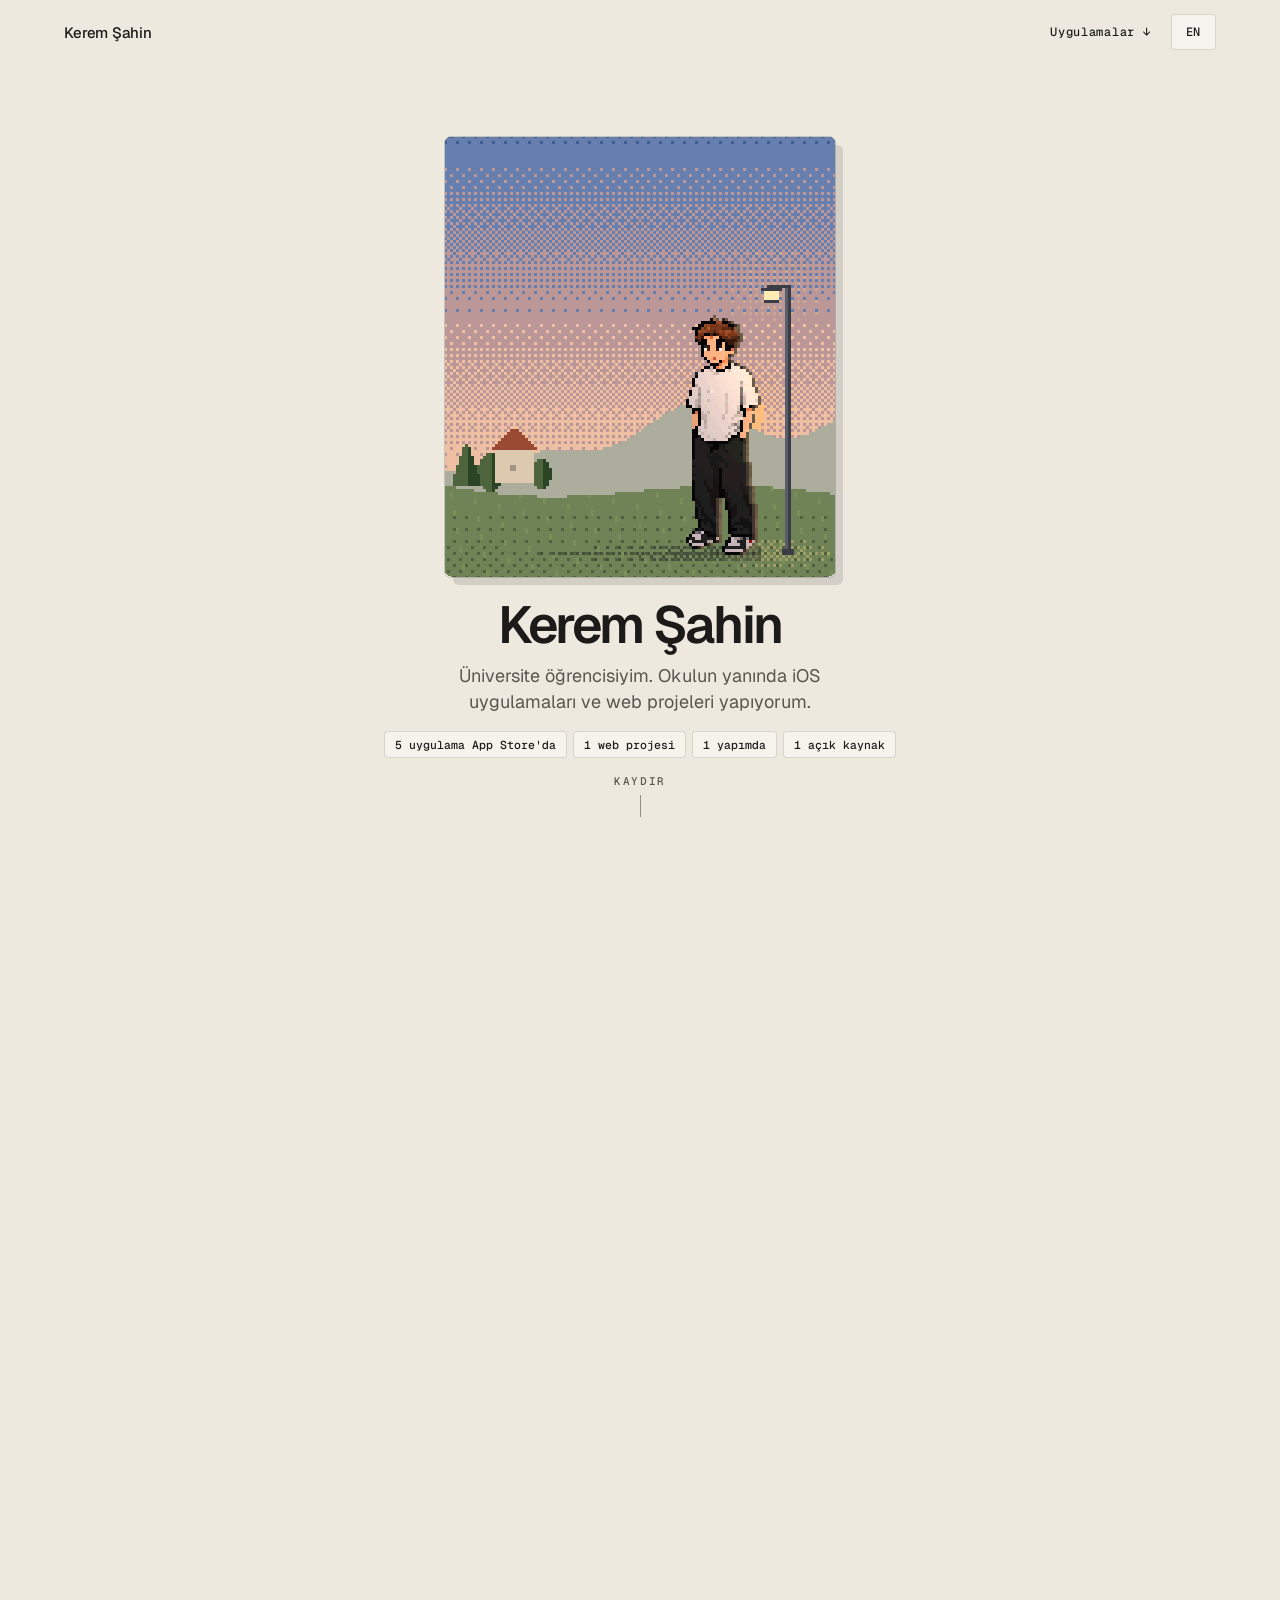
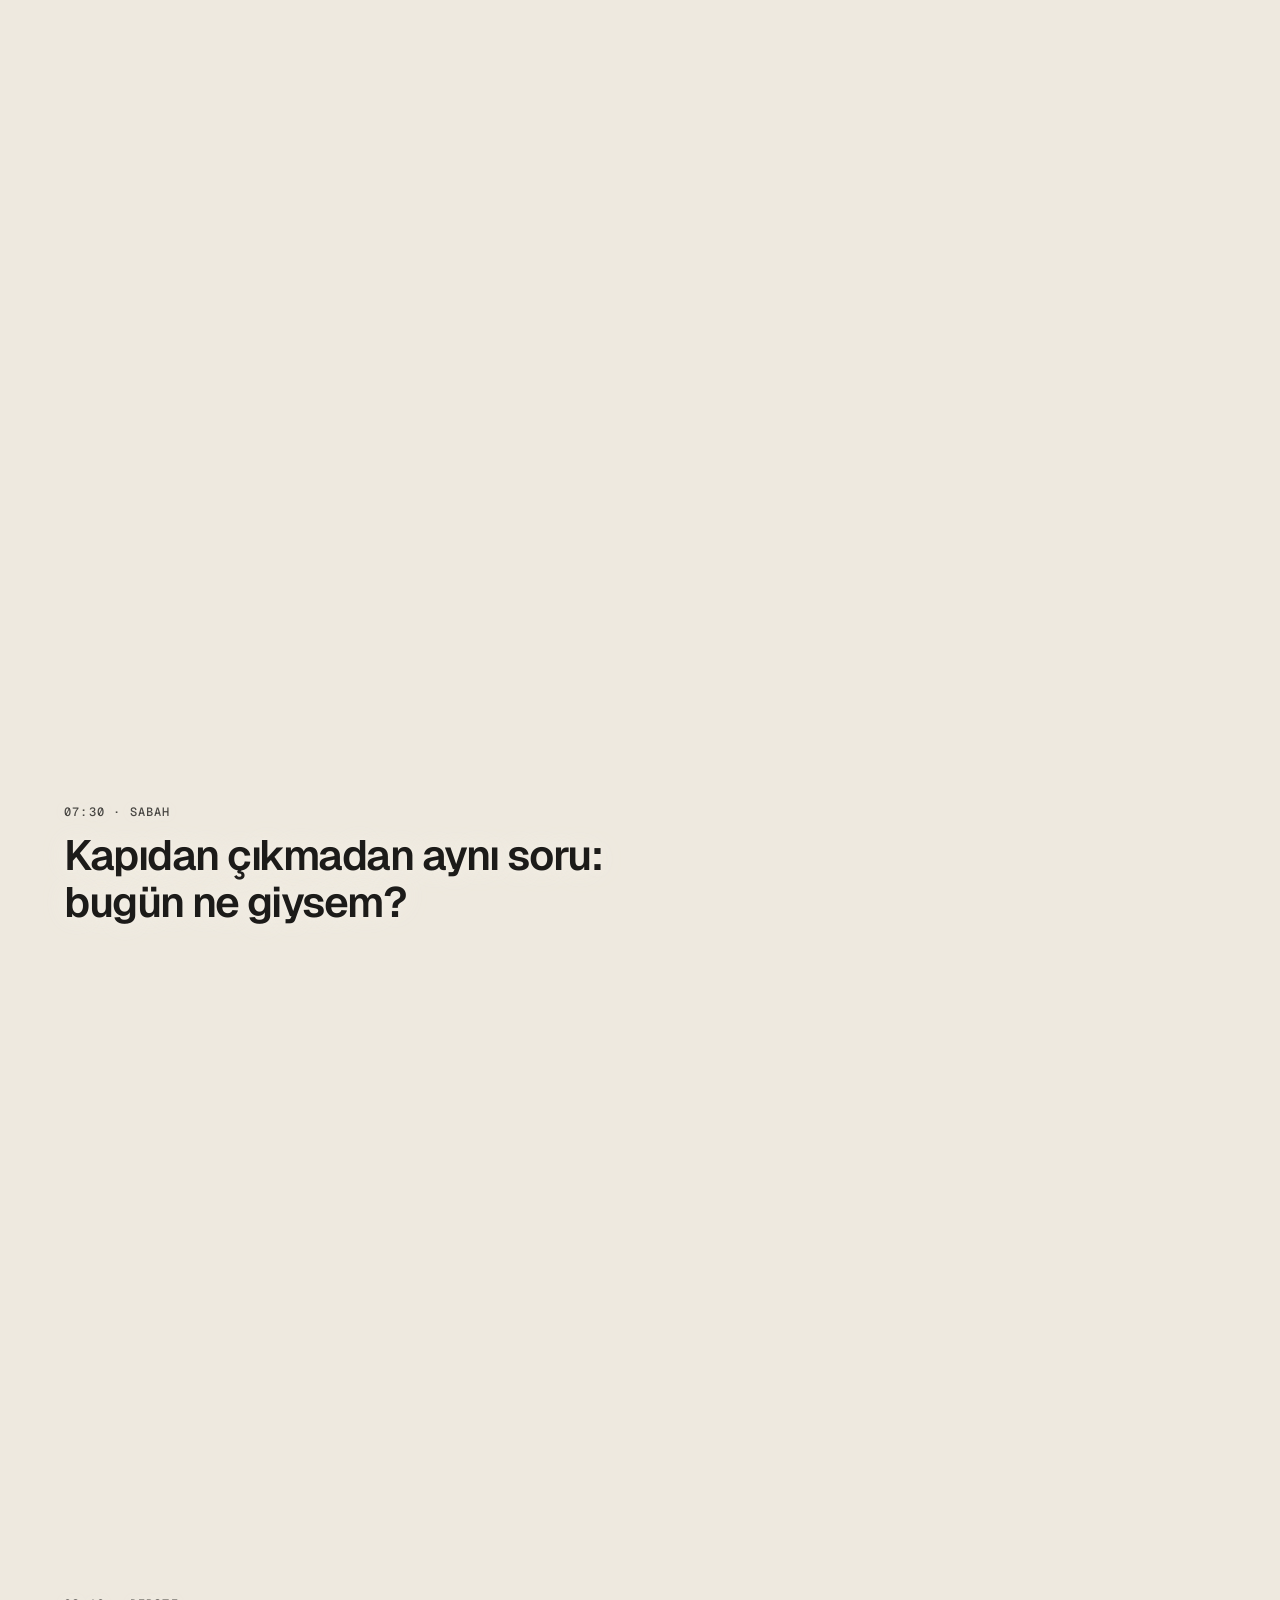
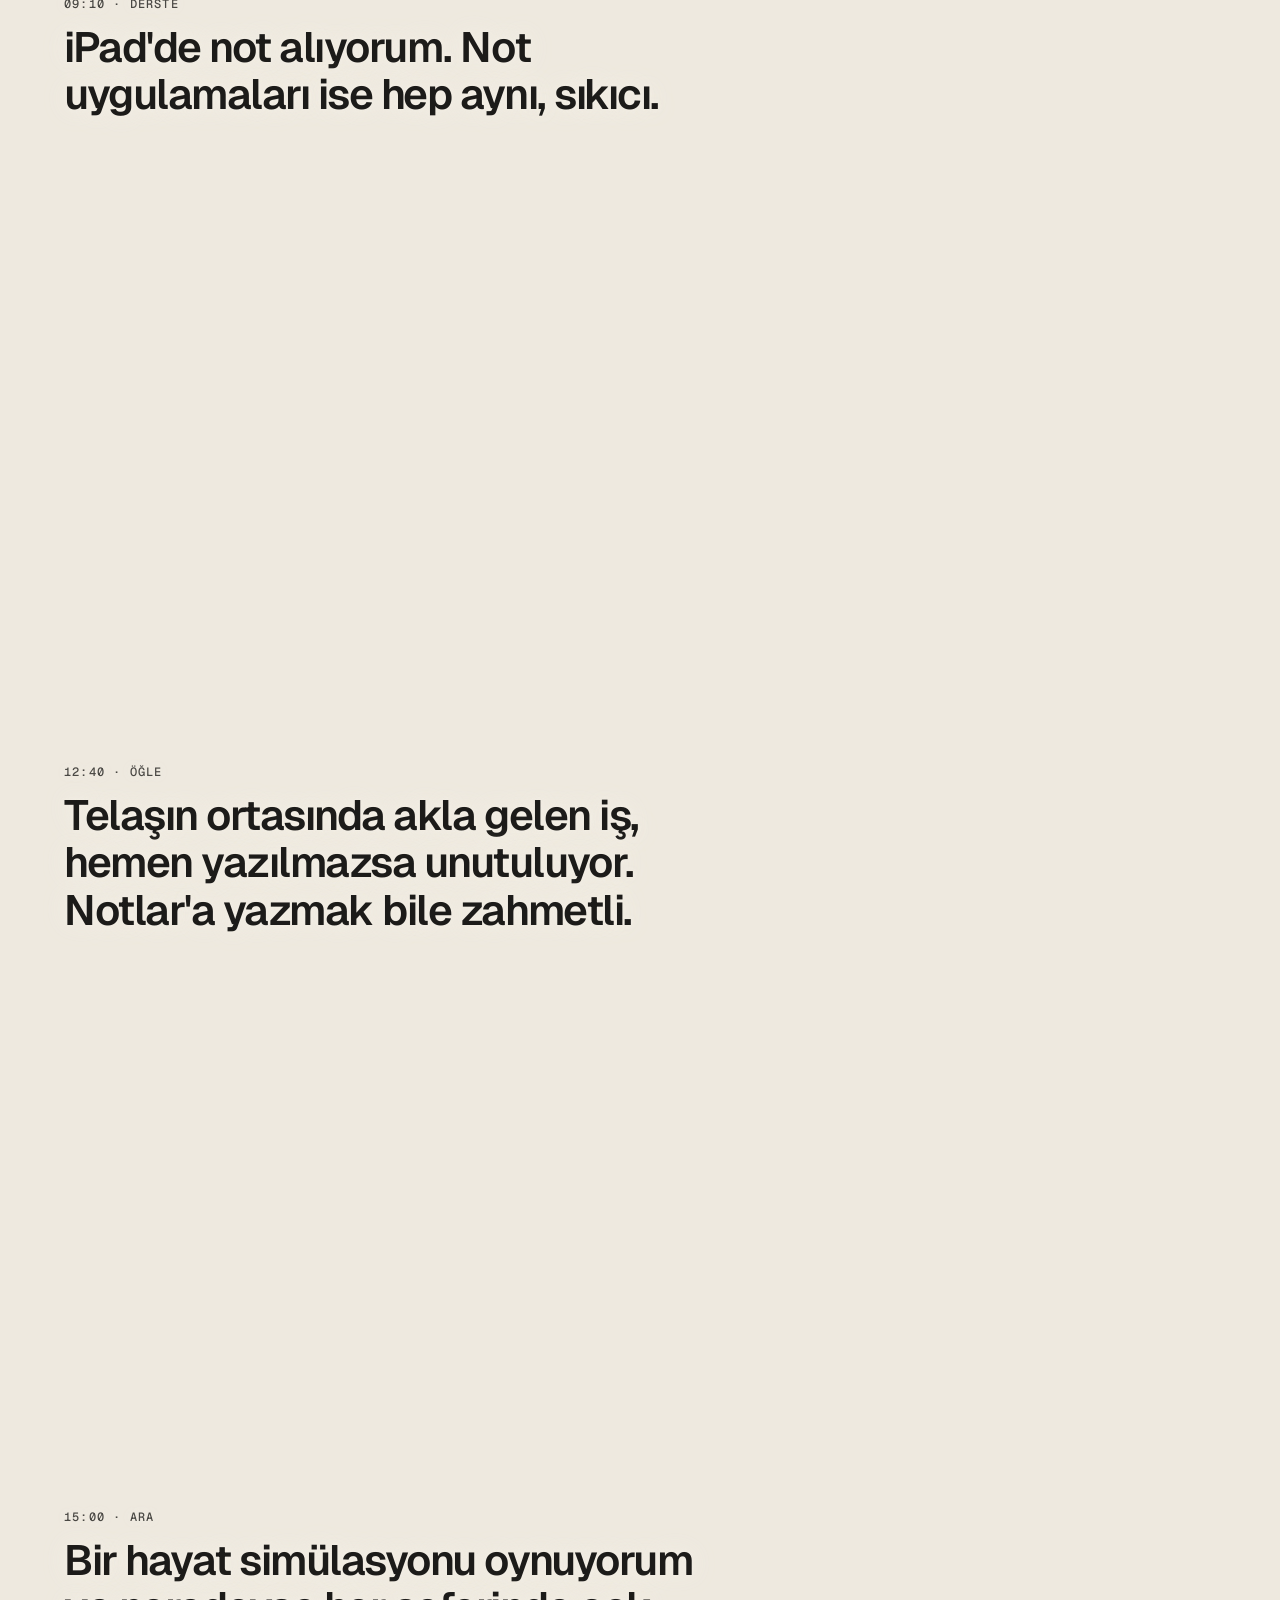
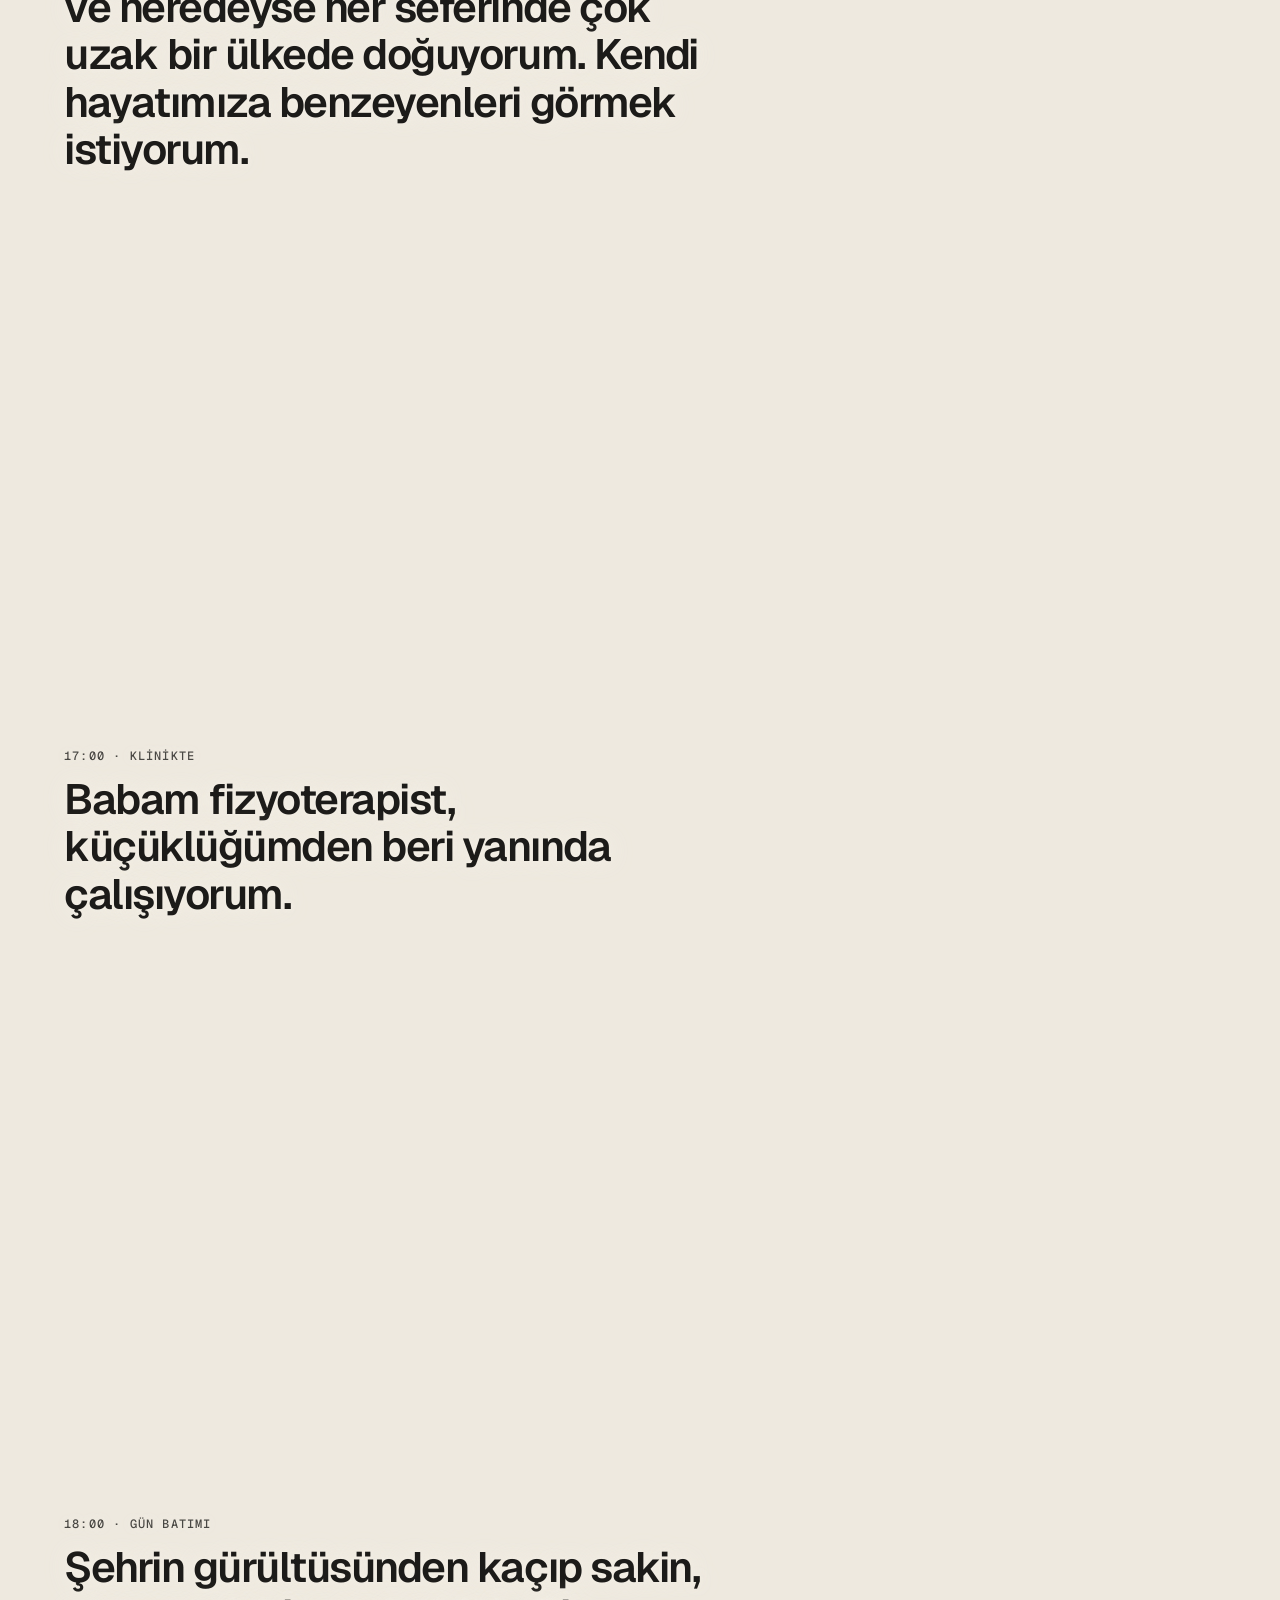
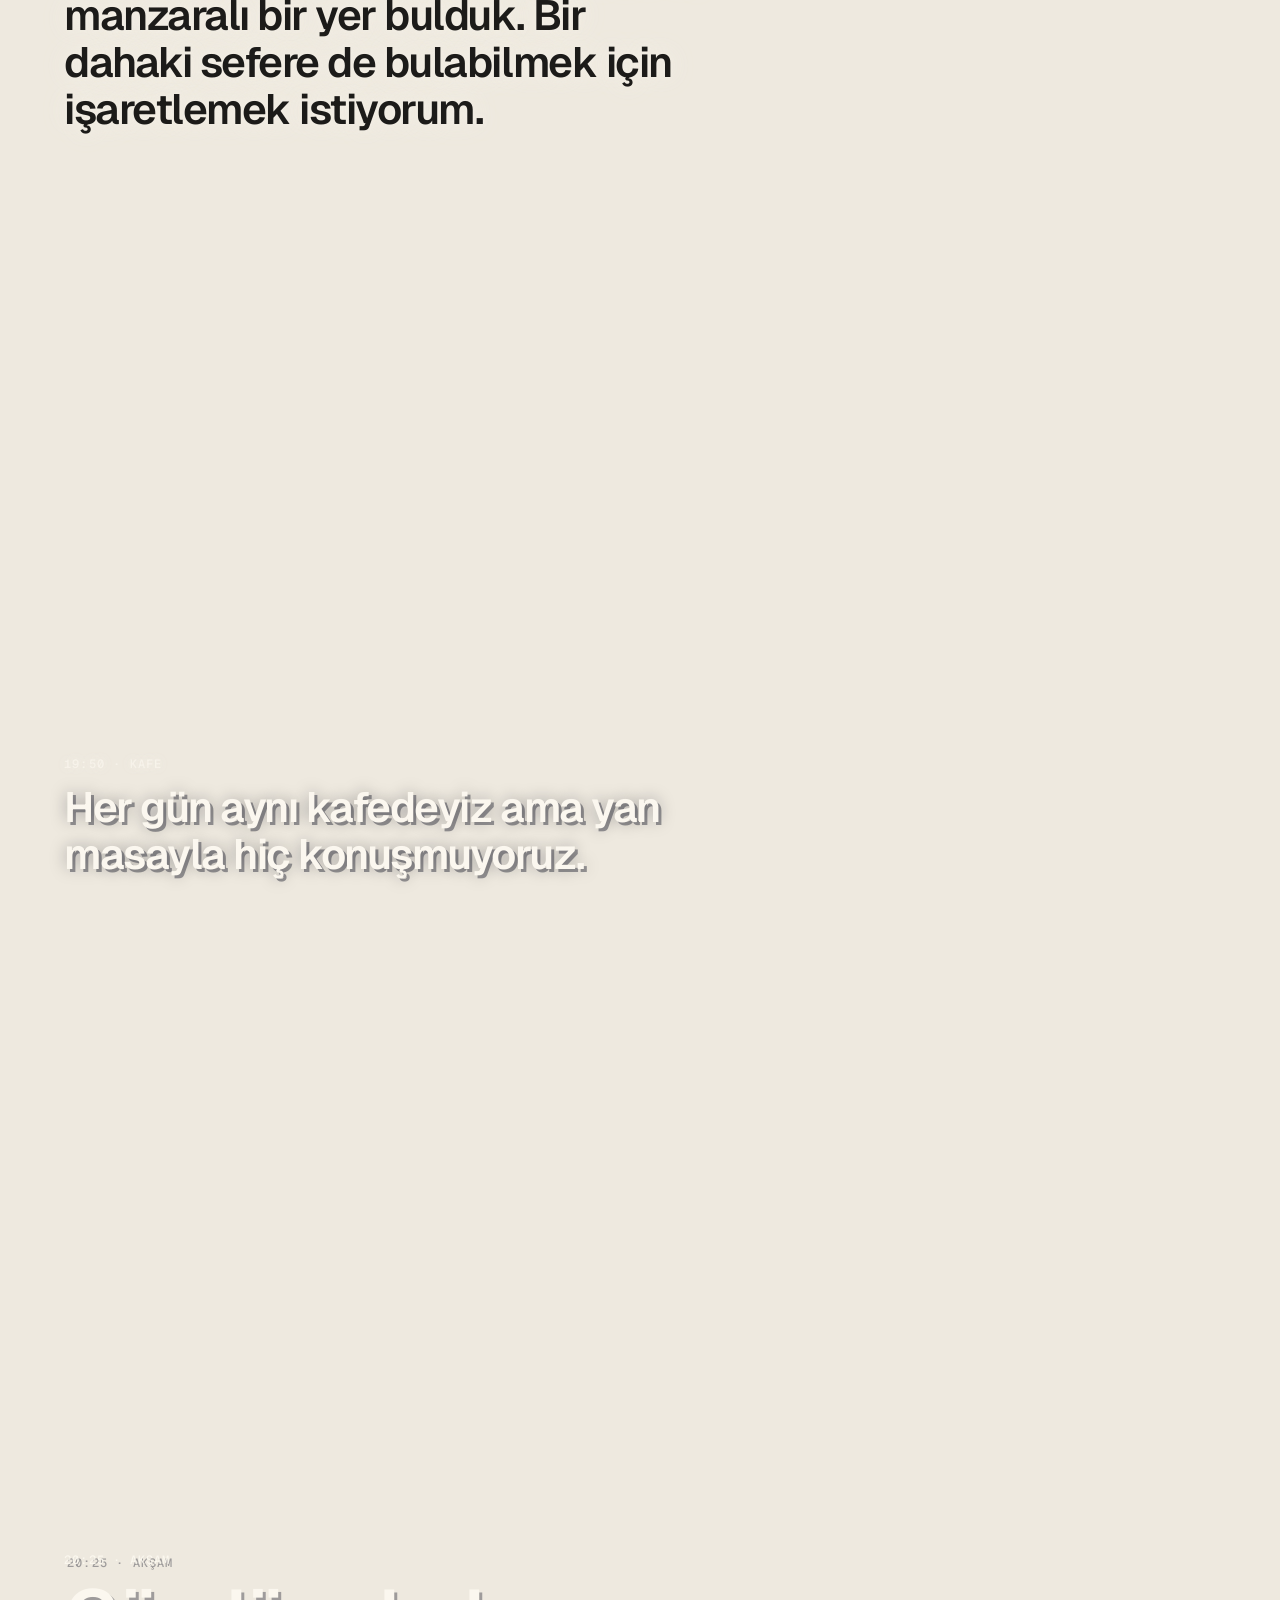
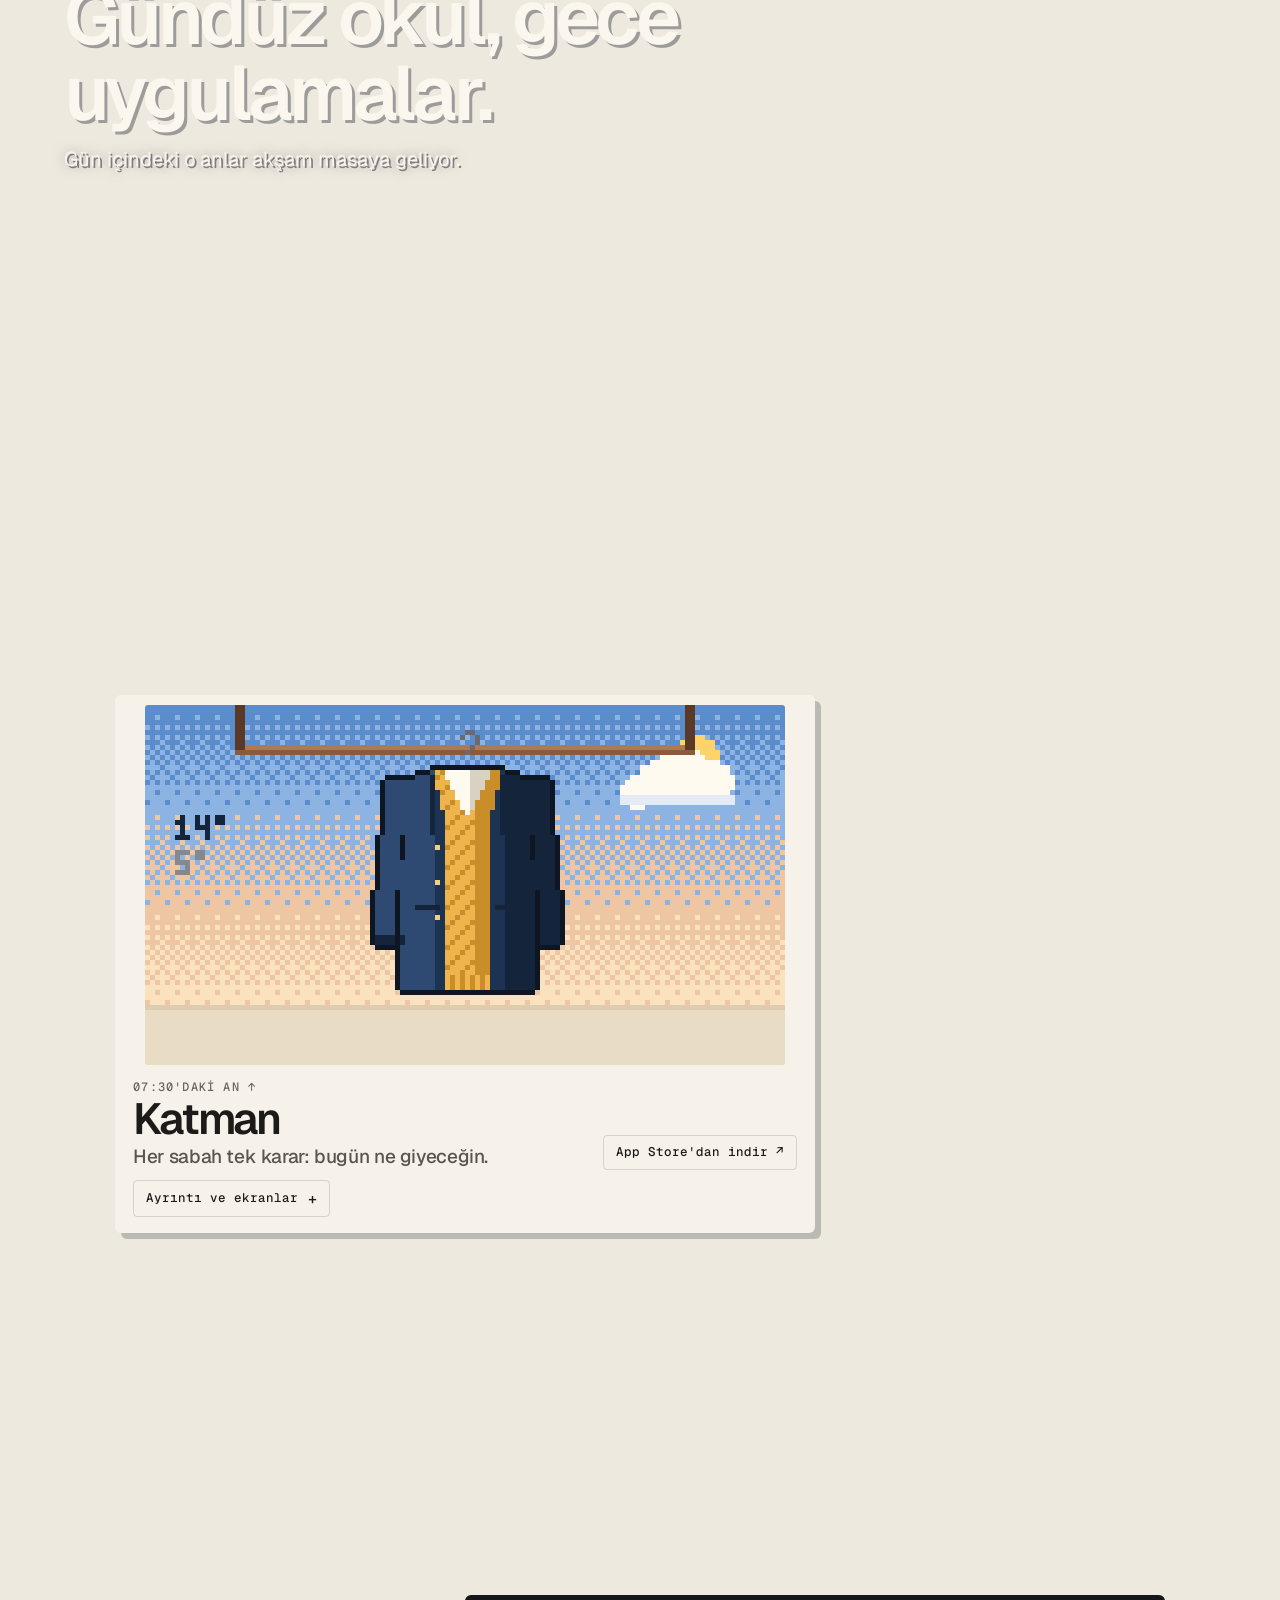
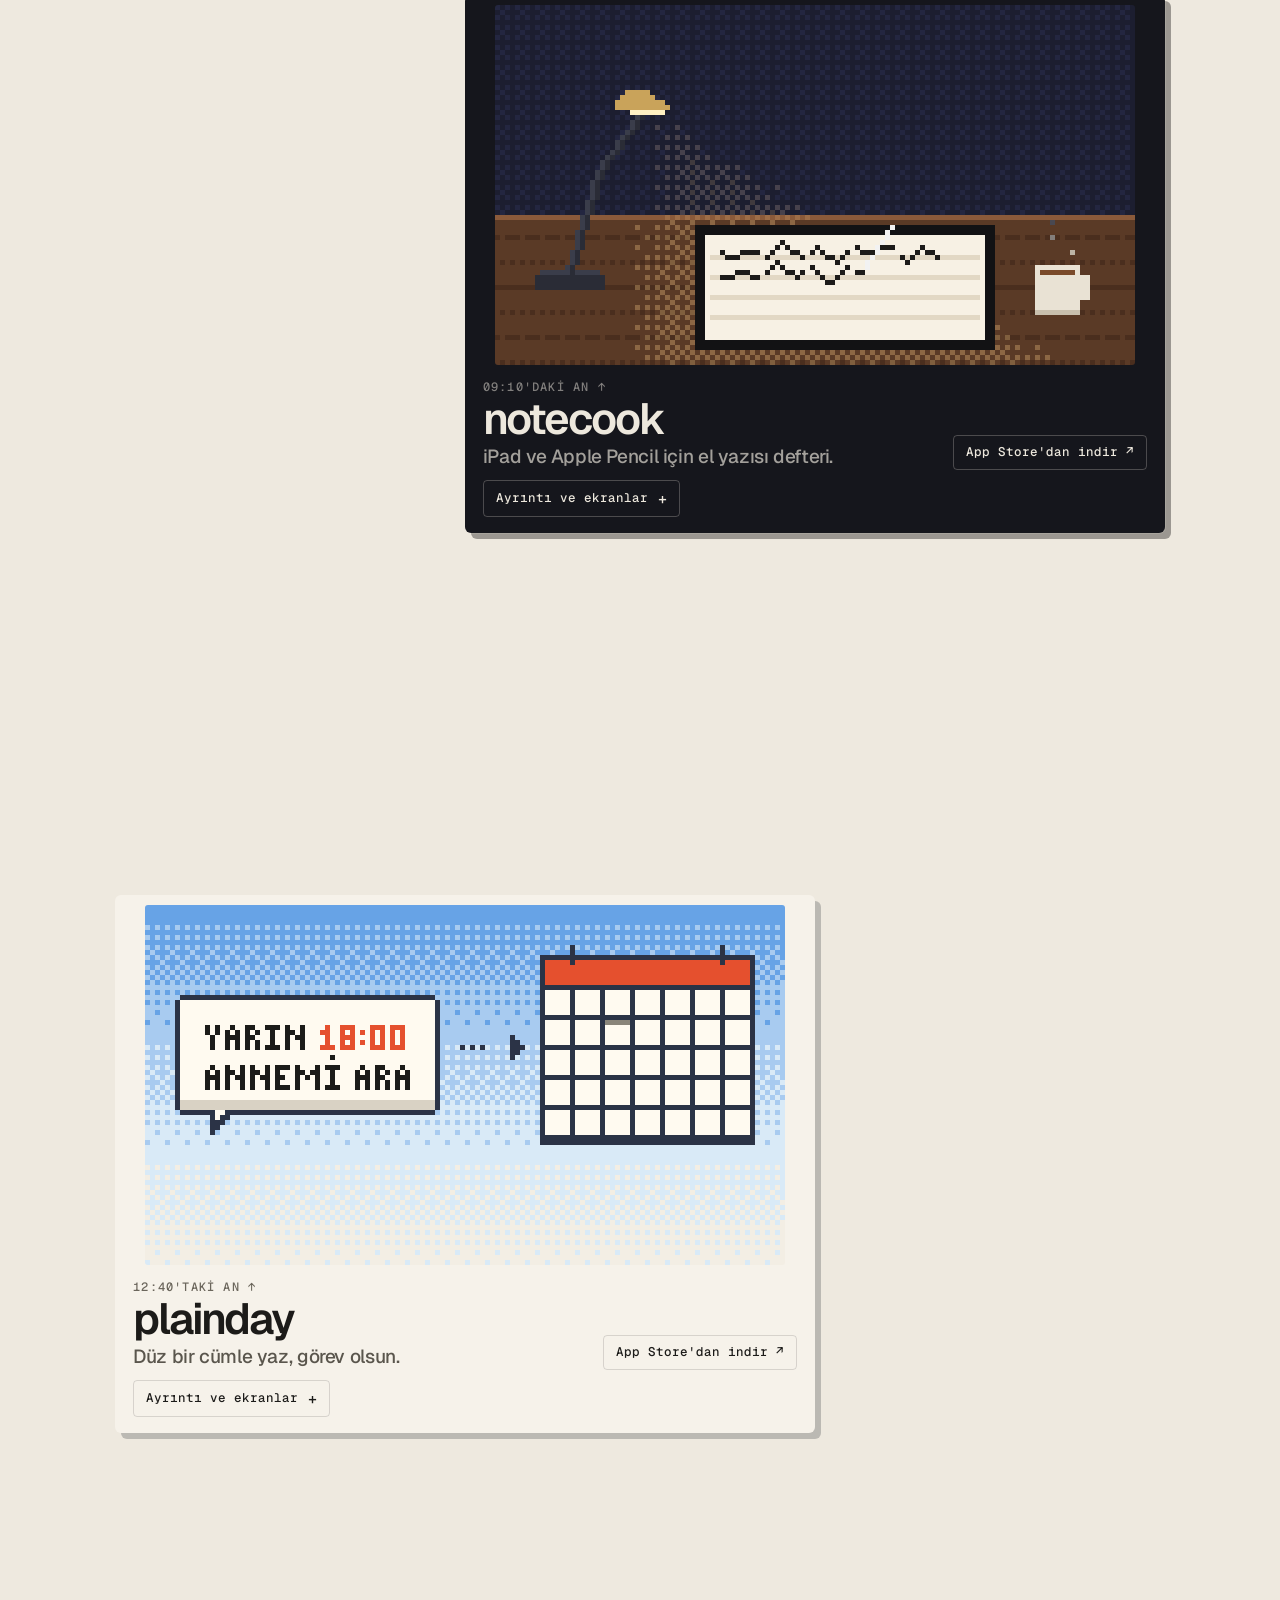
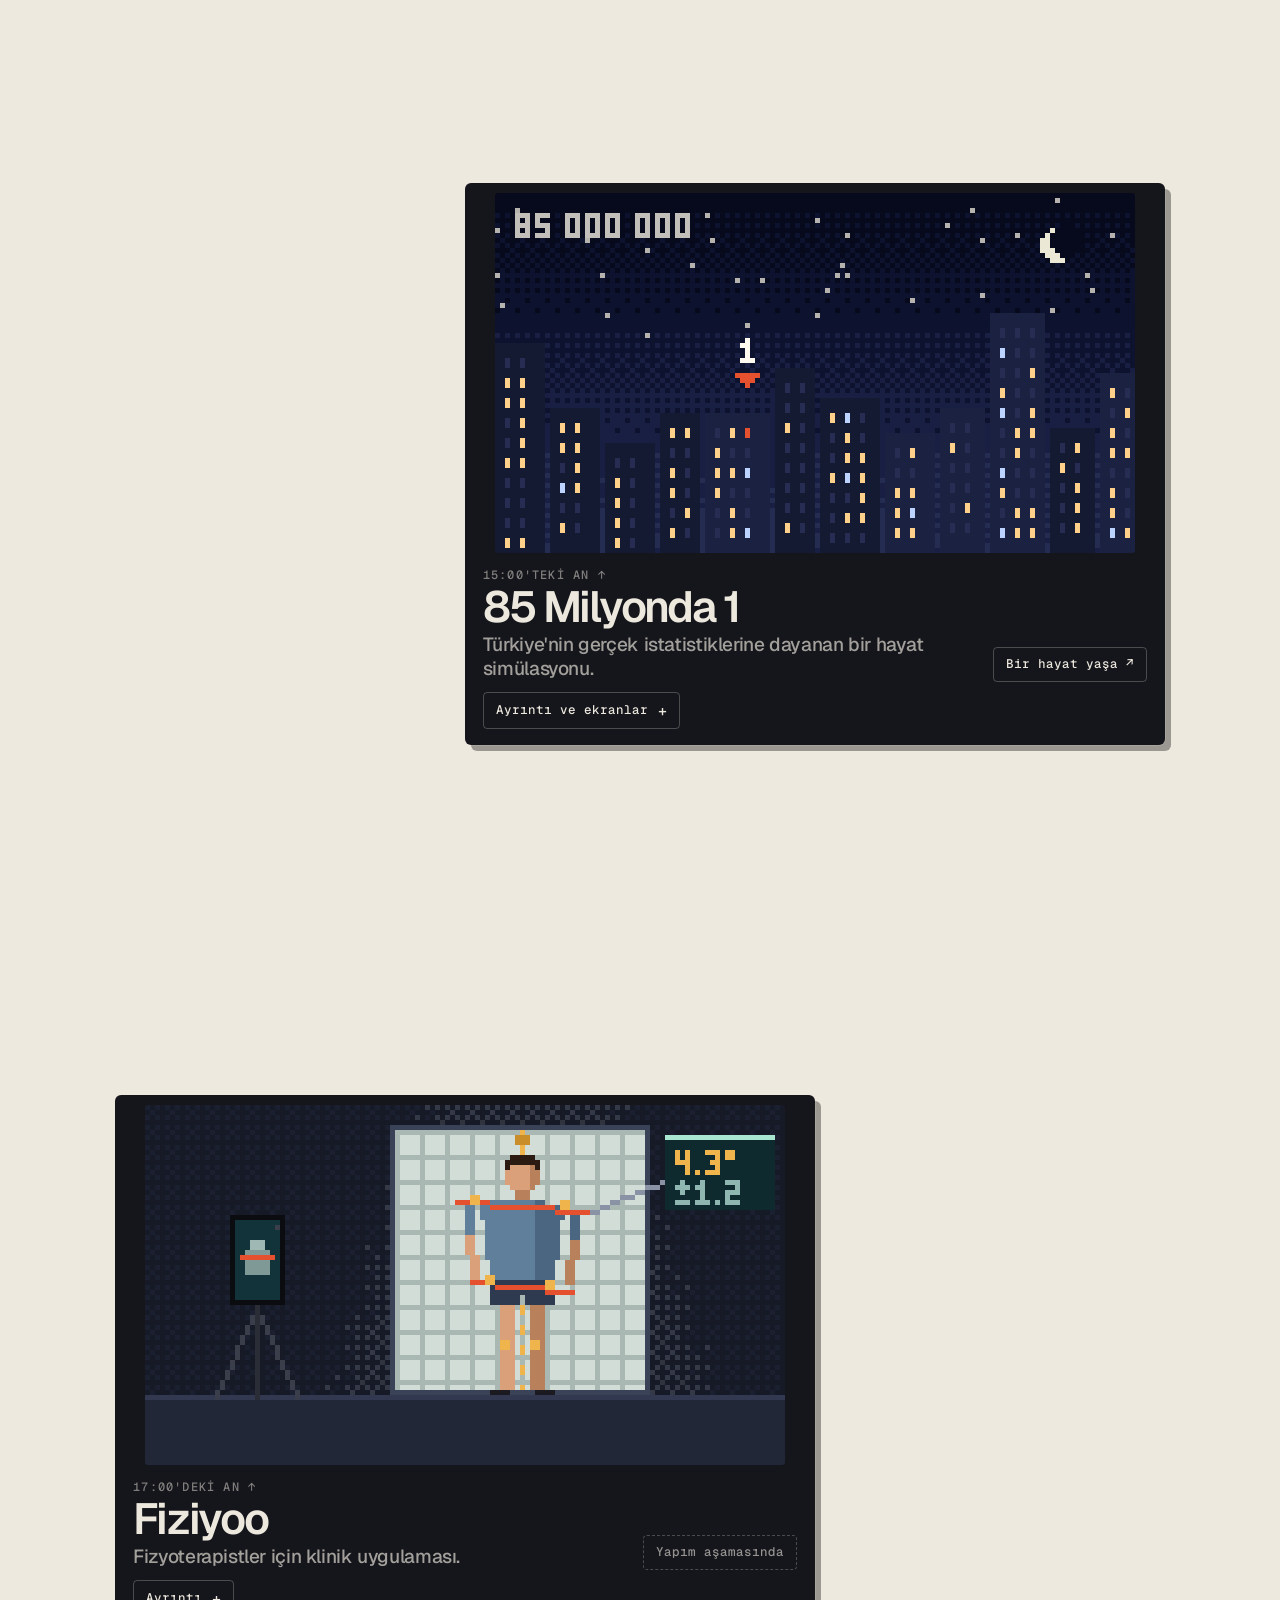
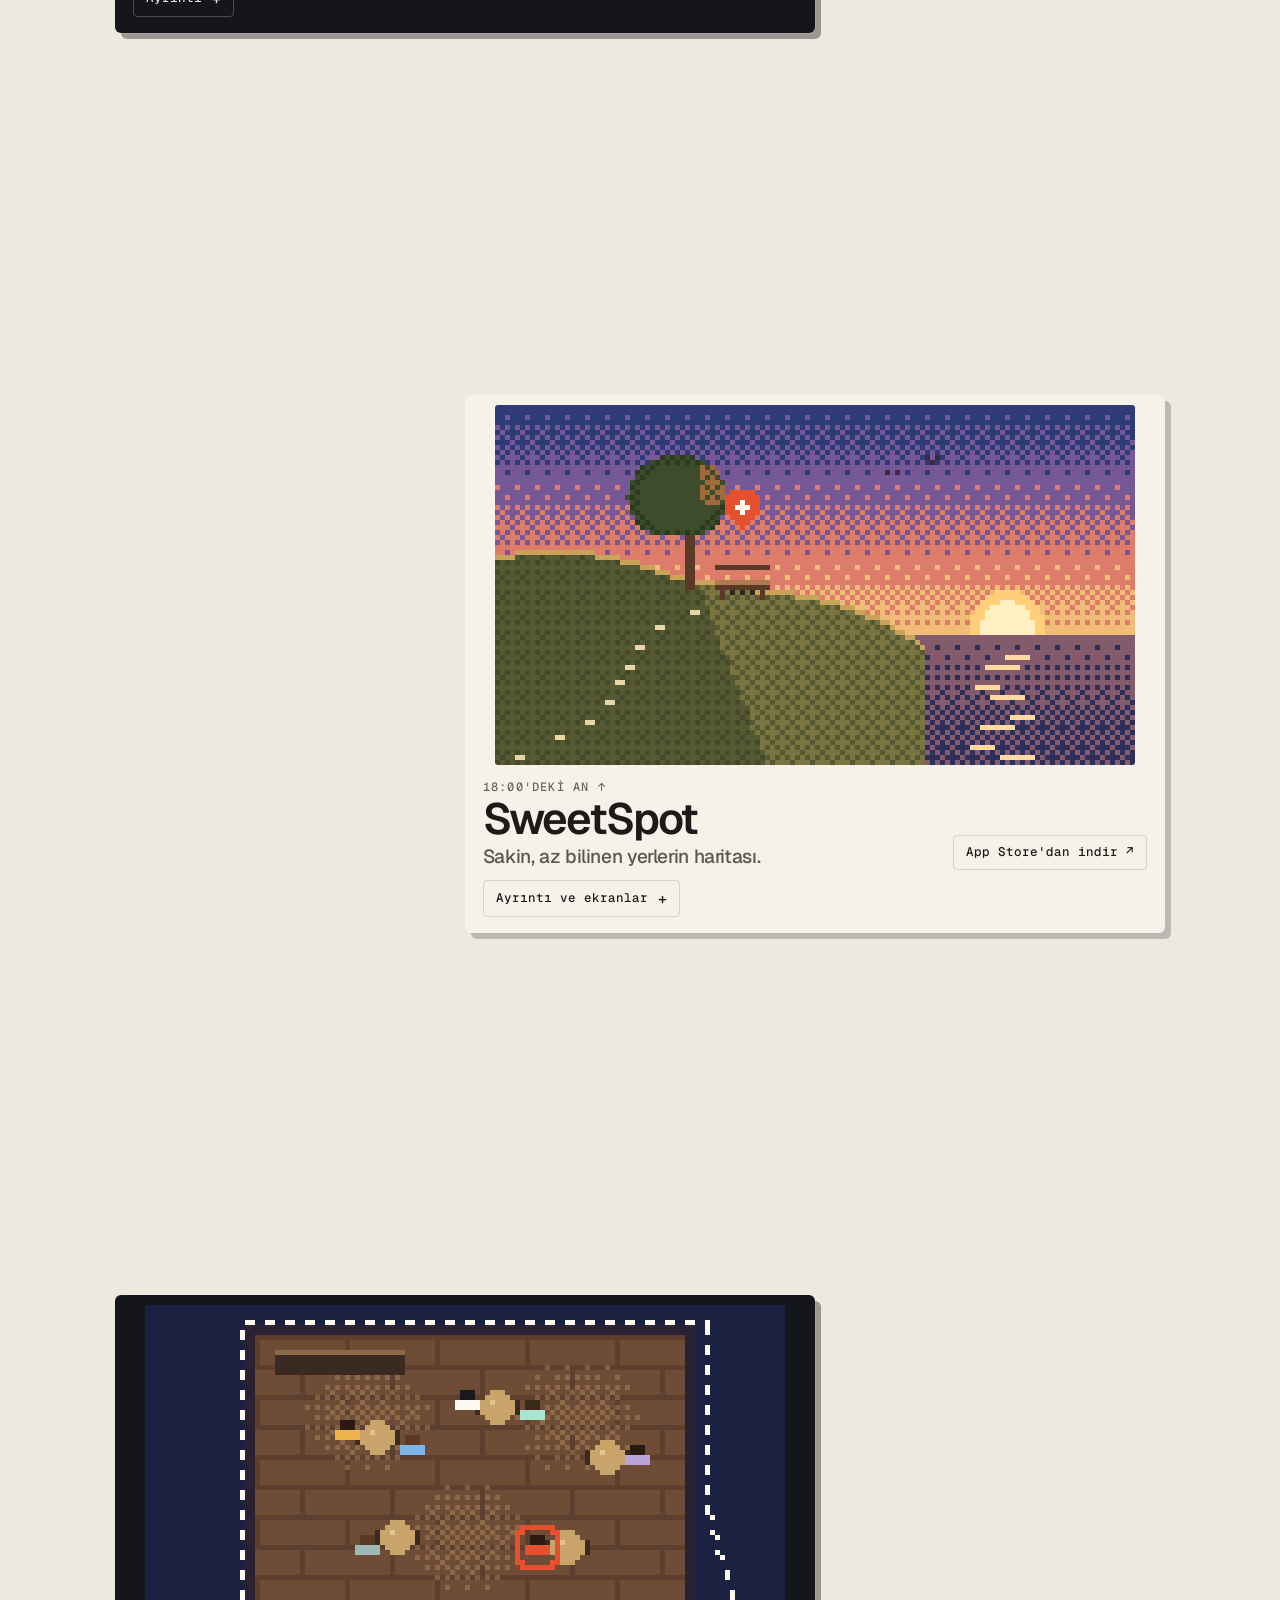
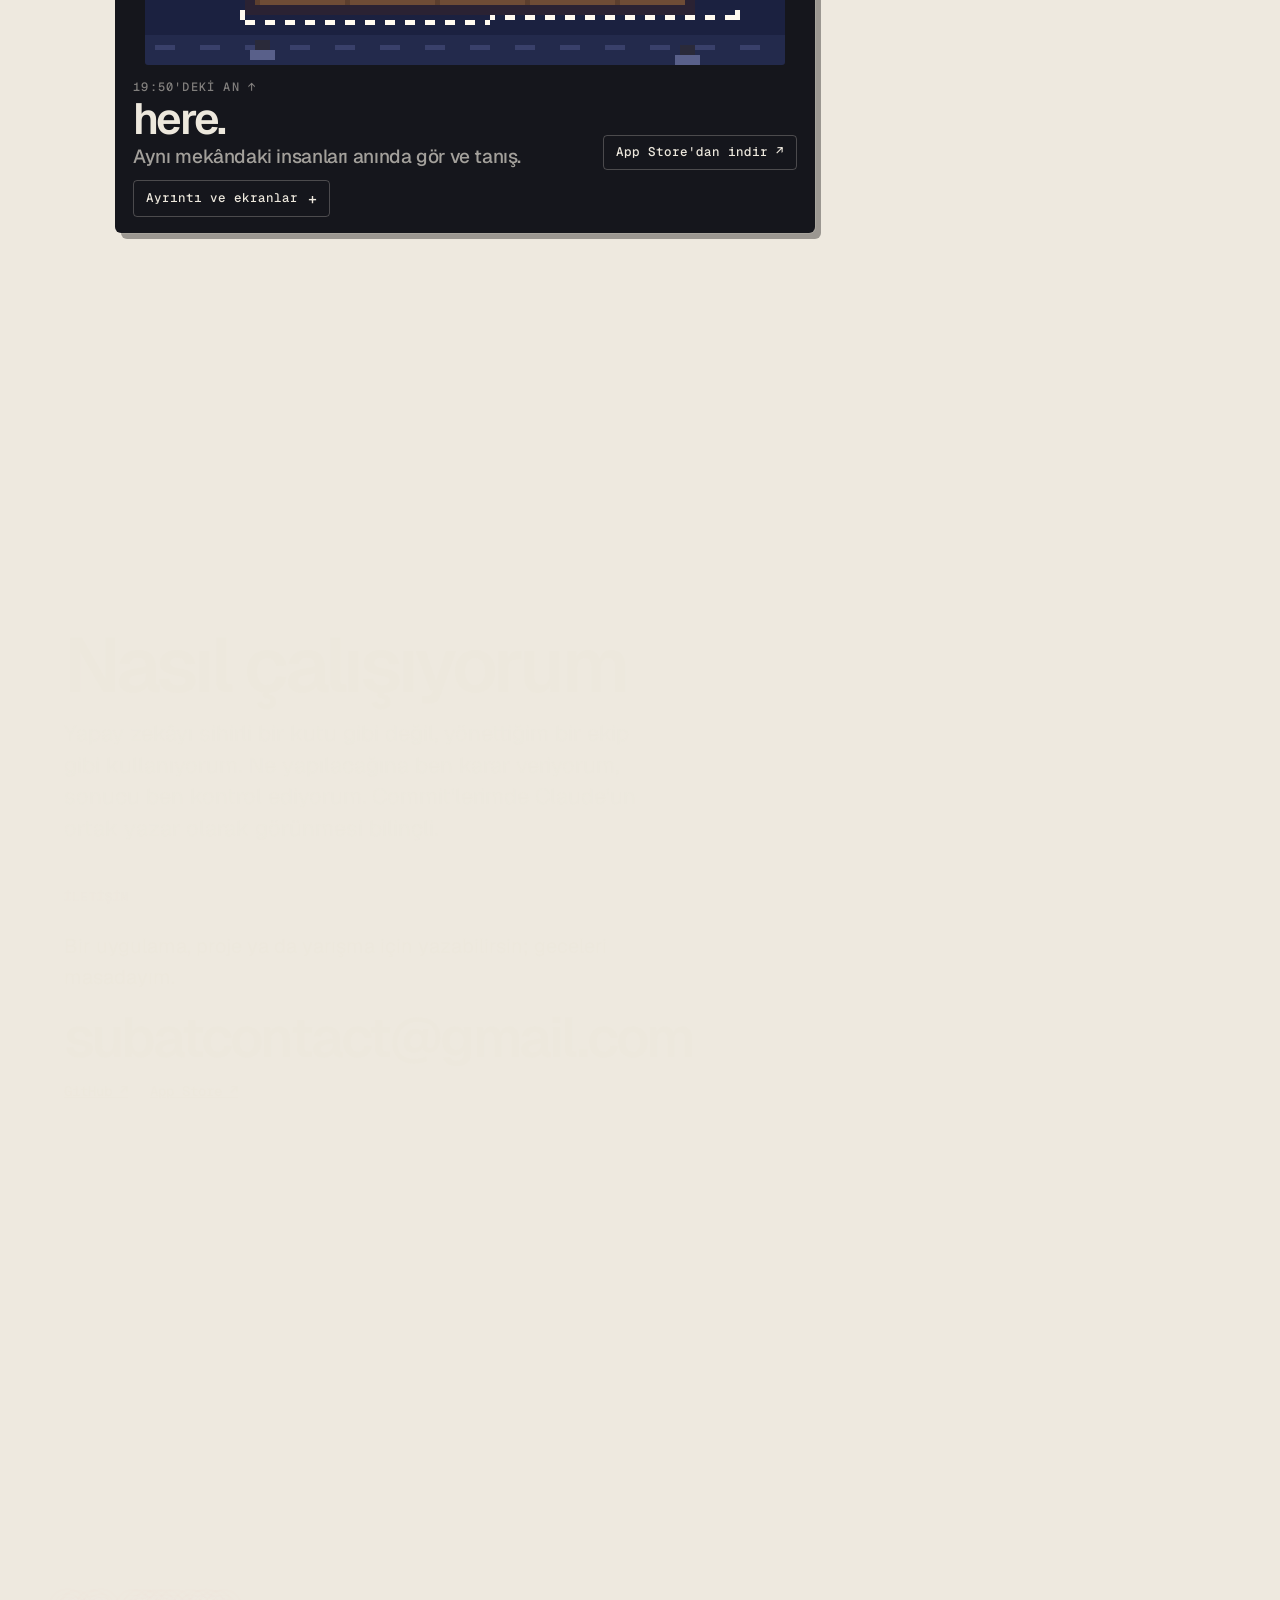
==== commit 0d87d4de: "Sokak lambası gün boyu yerinde; ışığı yalnızca akşam yanıyor Co-Authored-By: Claude Opus 5.5 <norepl" ====
--- a/index.html
+++ b/index.html
@@ -20,7 +20,7 @@
 <link rel="preconnect" href="https://fonts.gstatic.com" crossorigin>
 <link rel="stylesheet" href="https://fonts.googleapis.com/css2?family=Geist:wght@400;500;600&family=Geist+Mono:wght@400;500&display=swap">
 <script>document.documentElement.classList.replace("no-js", "js");</script>
-<link rel="stylesheet" href="style.css?v=px21">
+<link rel="stylesheet" href="style.css?v=px22">
 </head>
 <body>
 
@@ -313,8 +313,8 @@
 
 <footer class="foot"><span>© 2026 Kerem Şahin</span><a href="mailto:subatcontact@gmail.com">subatcontact@gmail.com</a></footer>
 
-<script src="pixel.js?v=px21"></script>
-<script src="sky.js?v=px21"></script>
-<script src="page.js?v=px21"></script>
+<script src="pixel.js?v=px22"></script>
+<script src="sky.js?v=px22"></script>
+<script src="page.js?v=px22"></script>
 </body>
 </html>
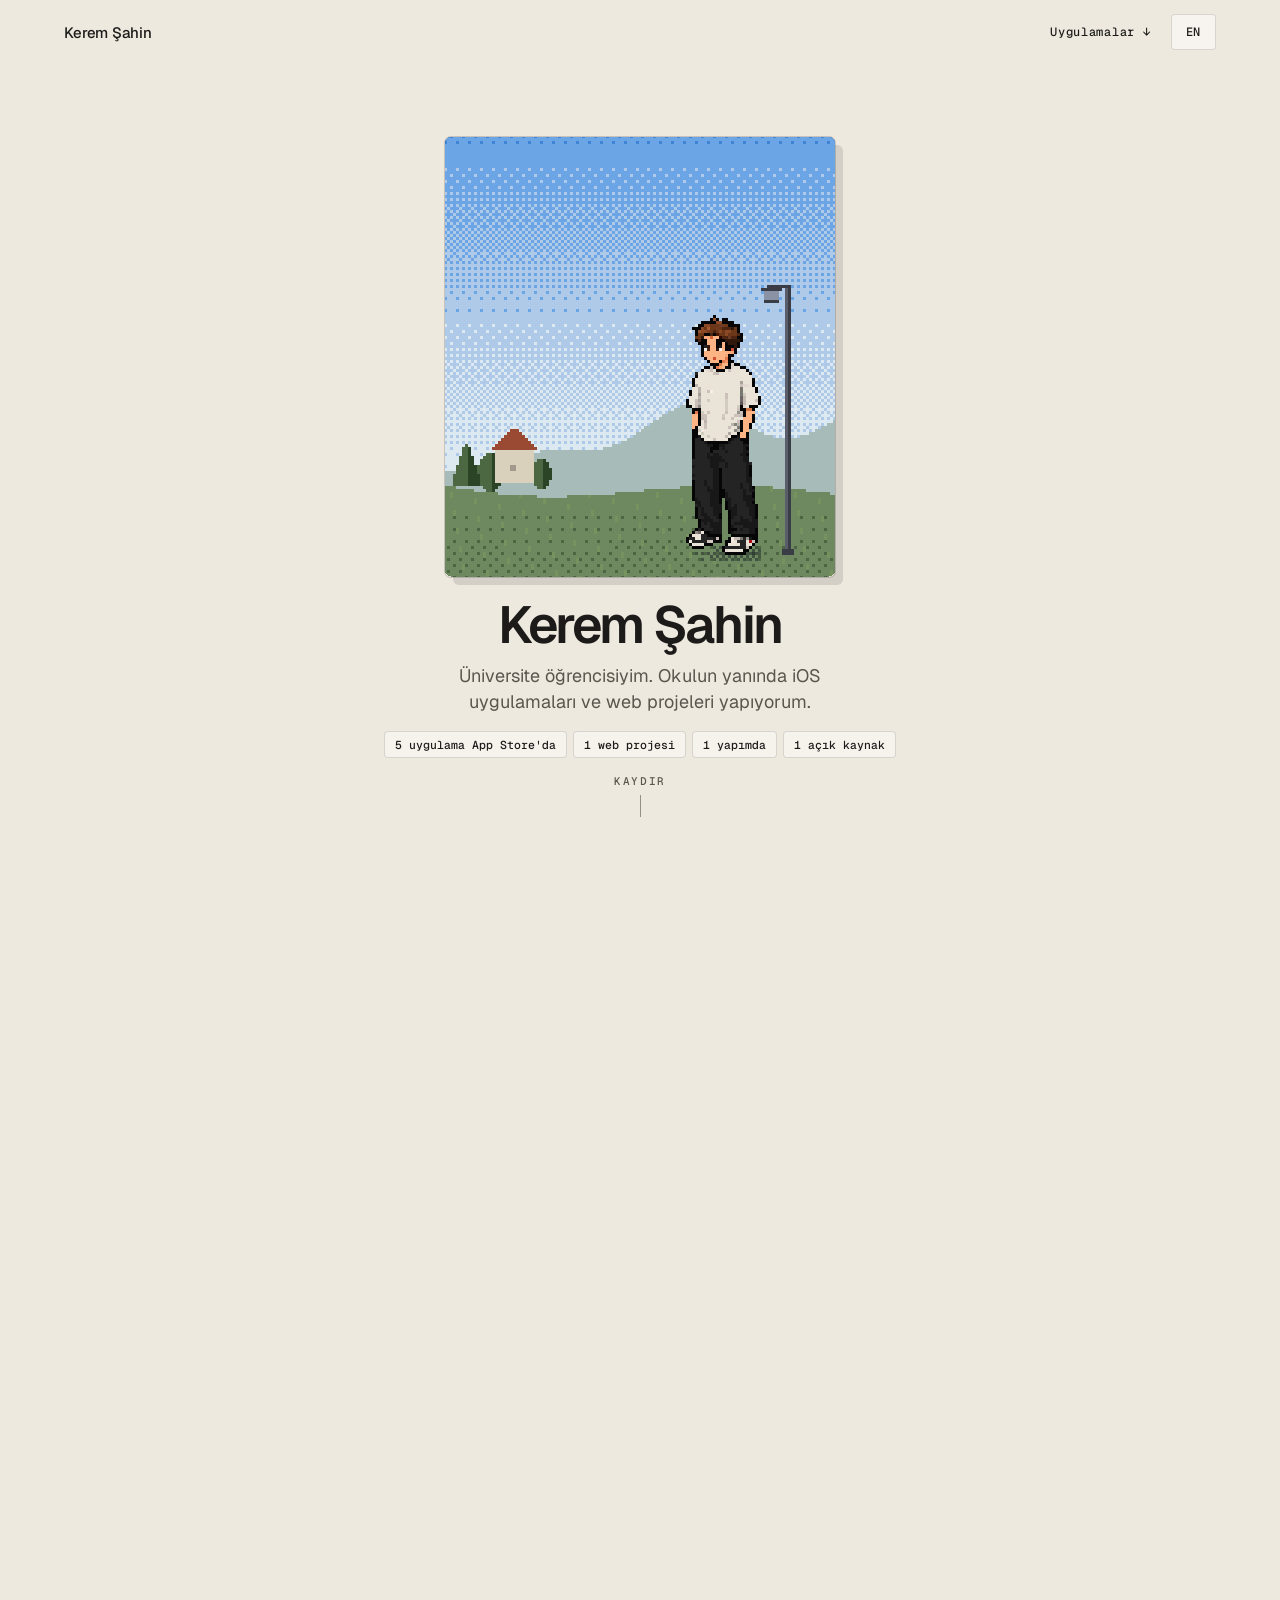
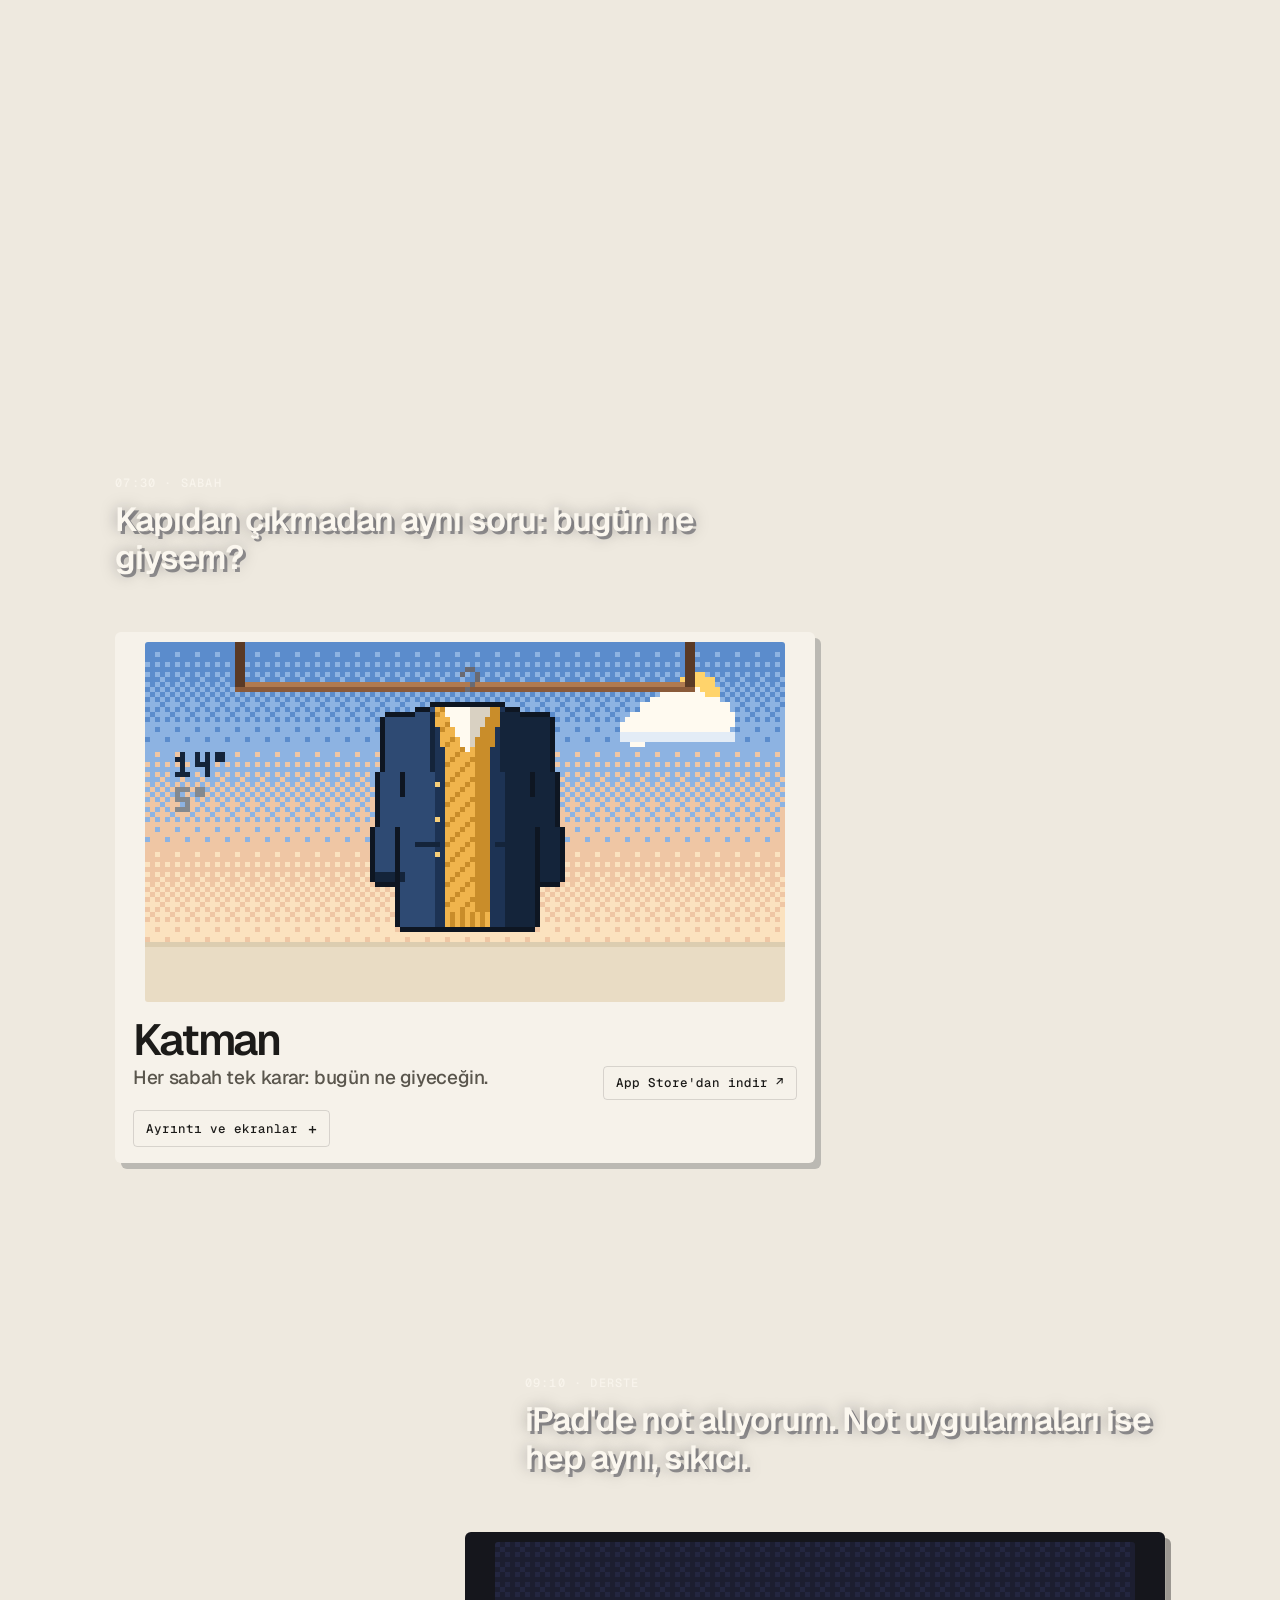
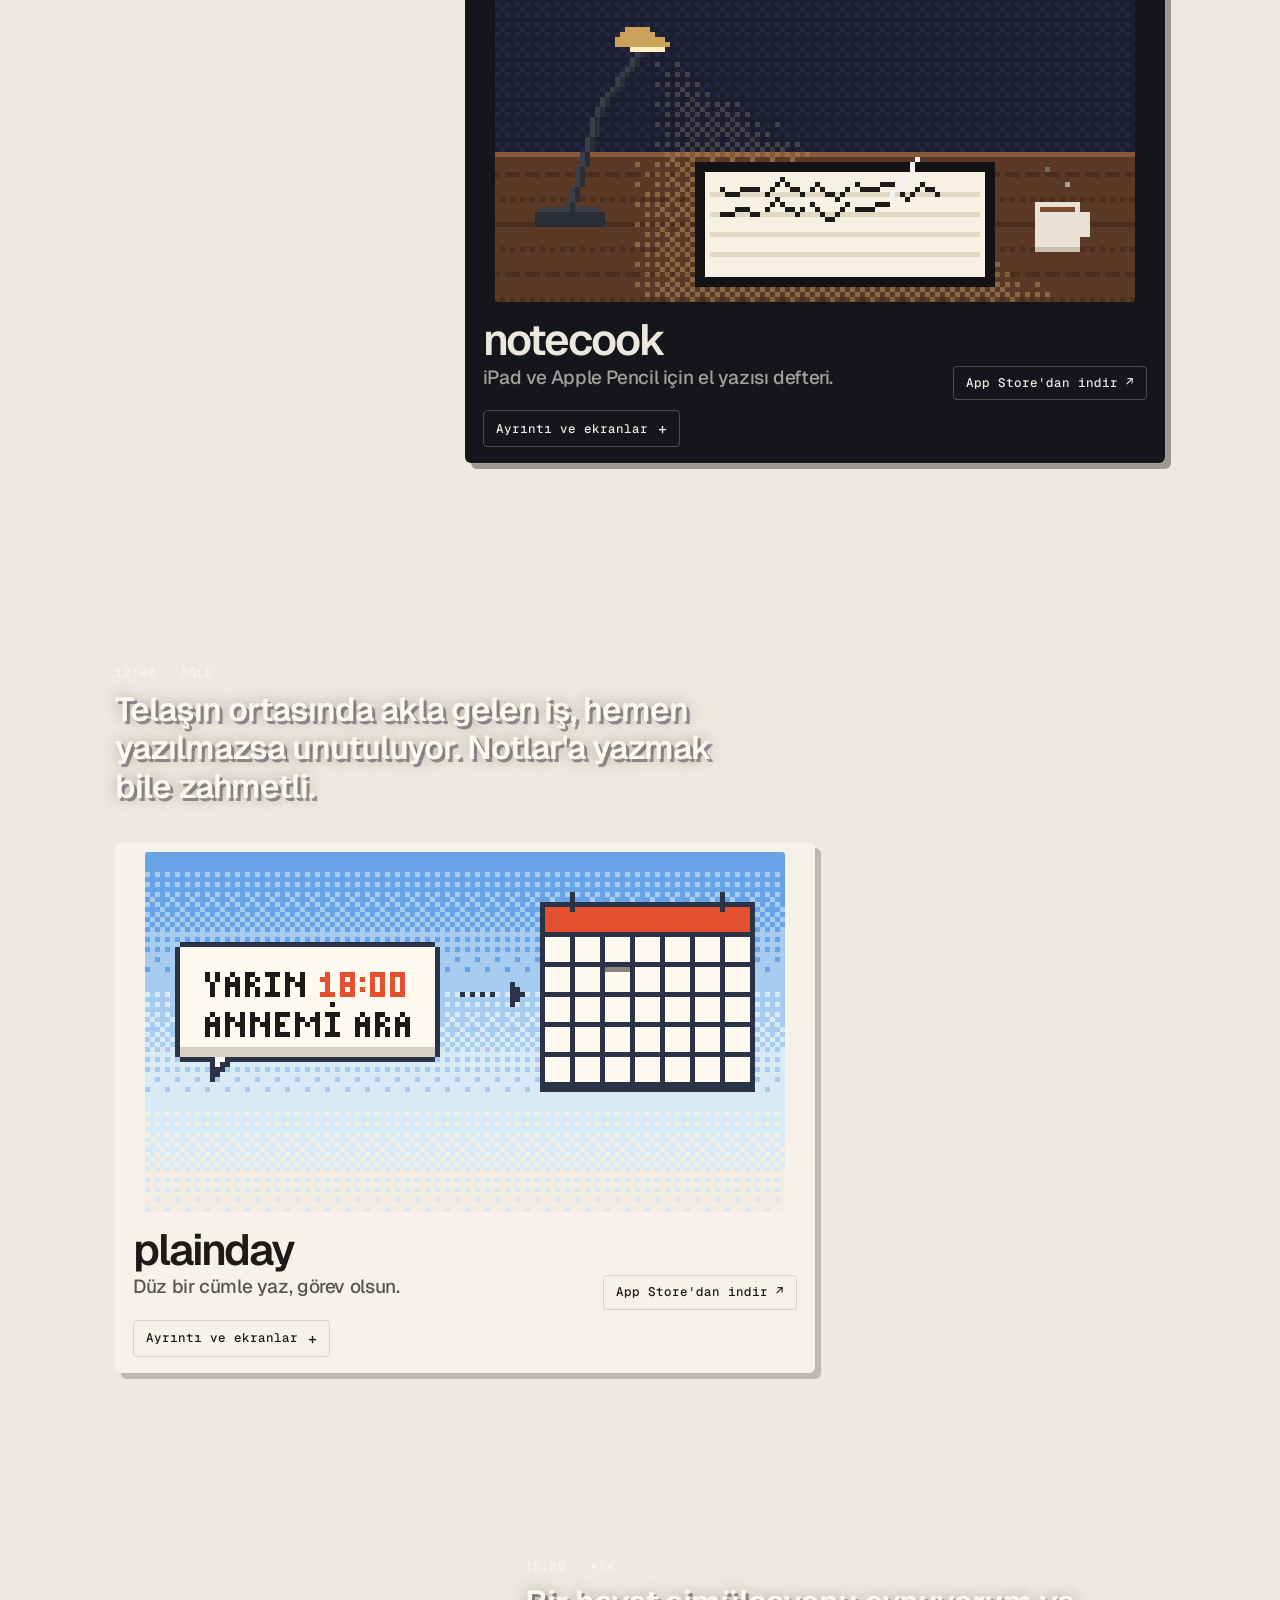
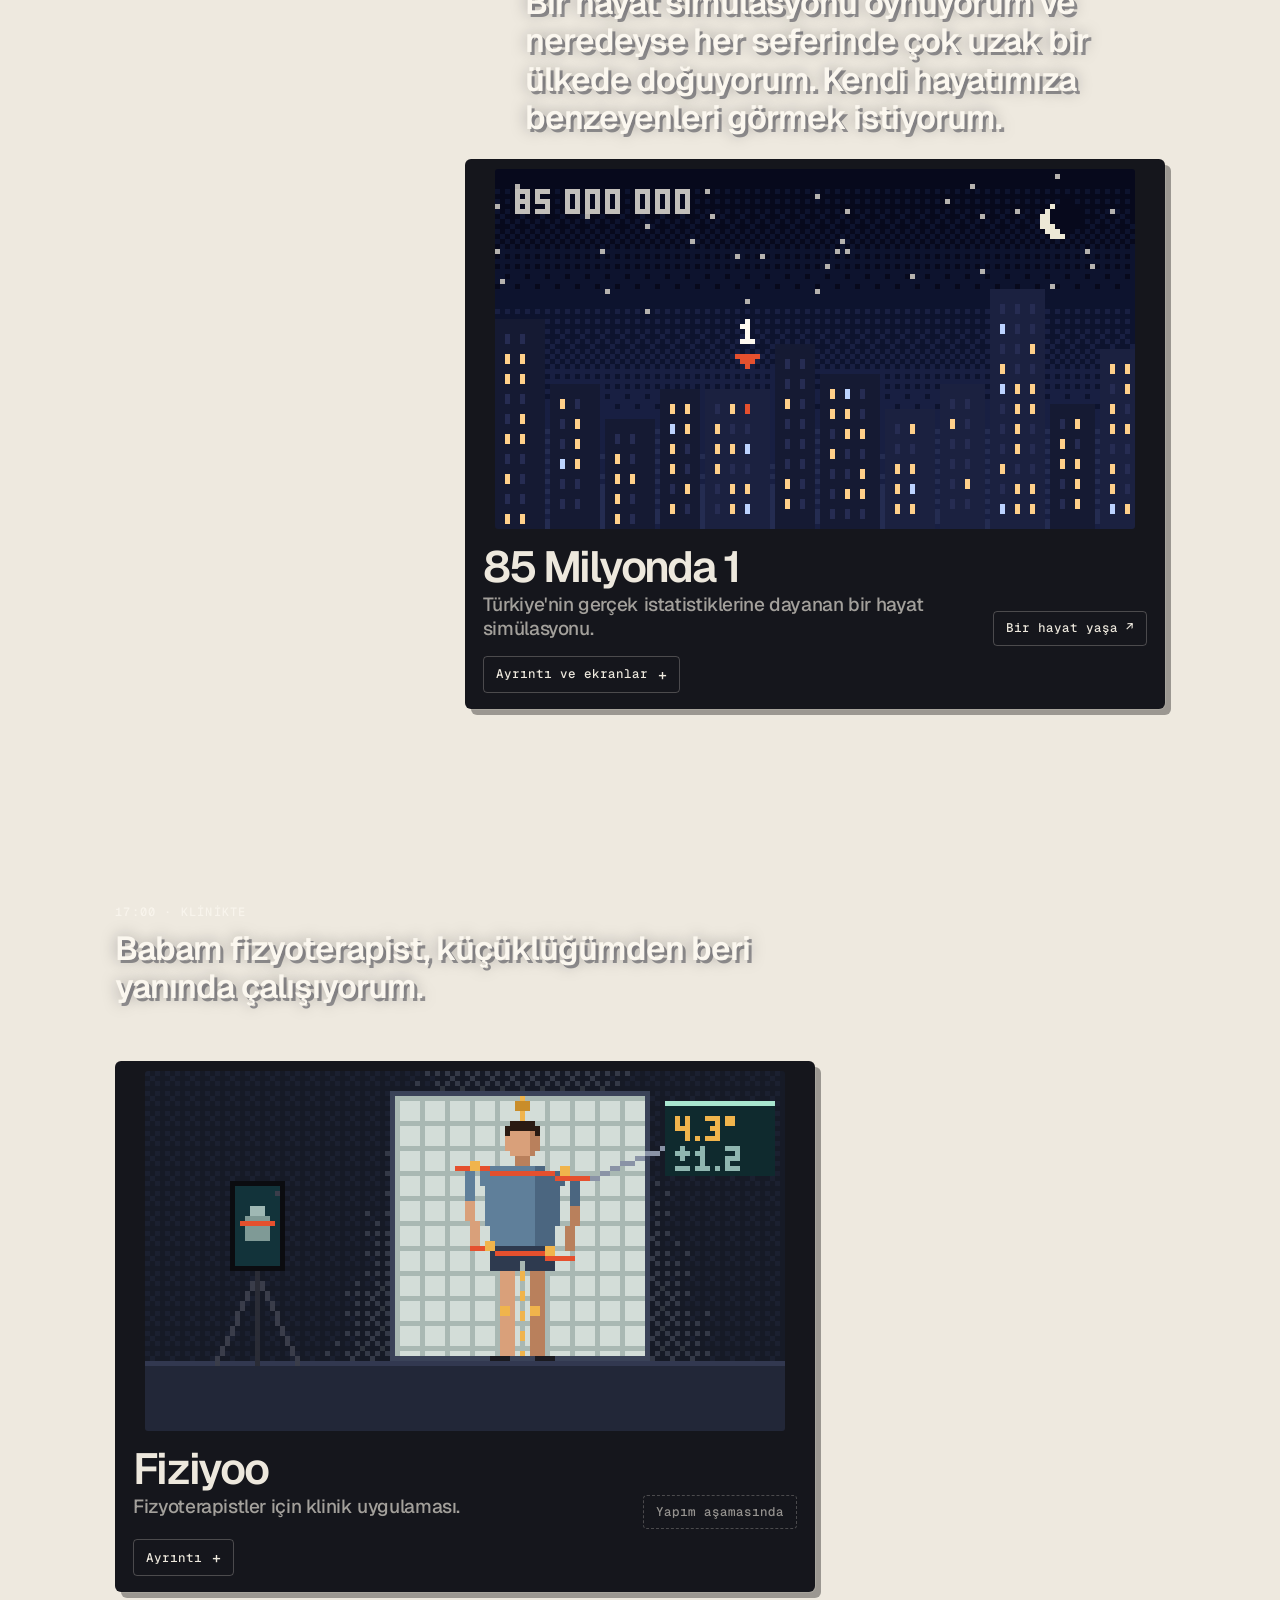
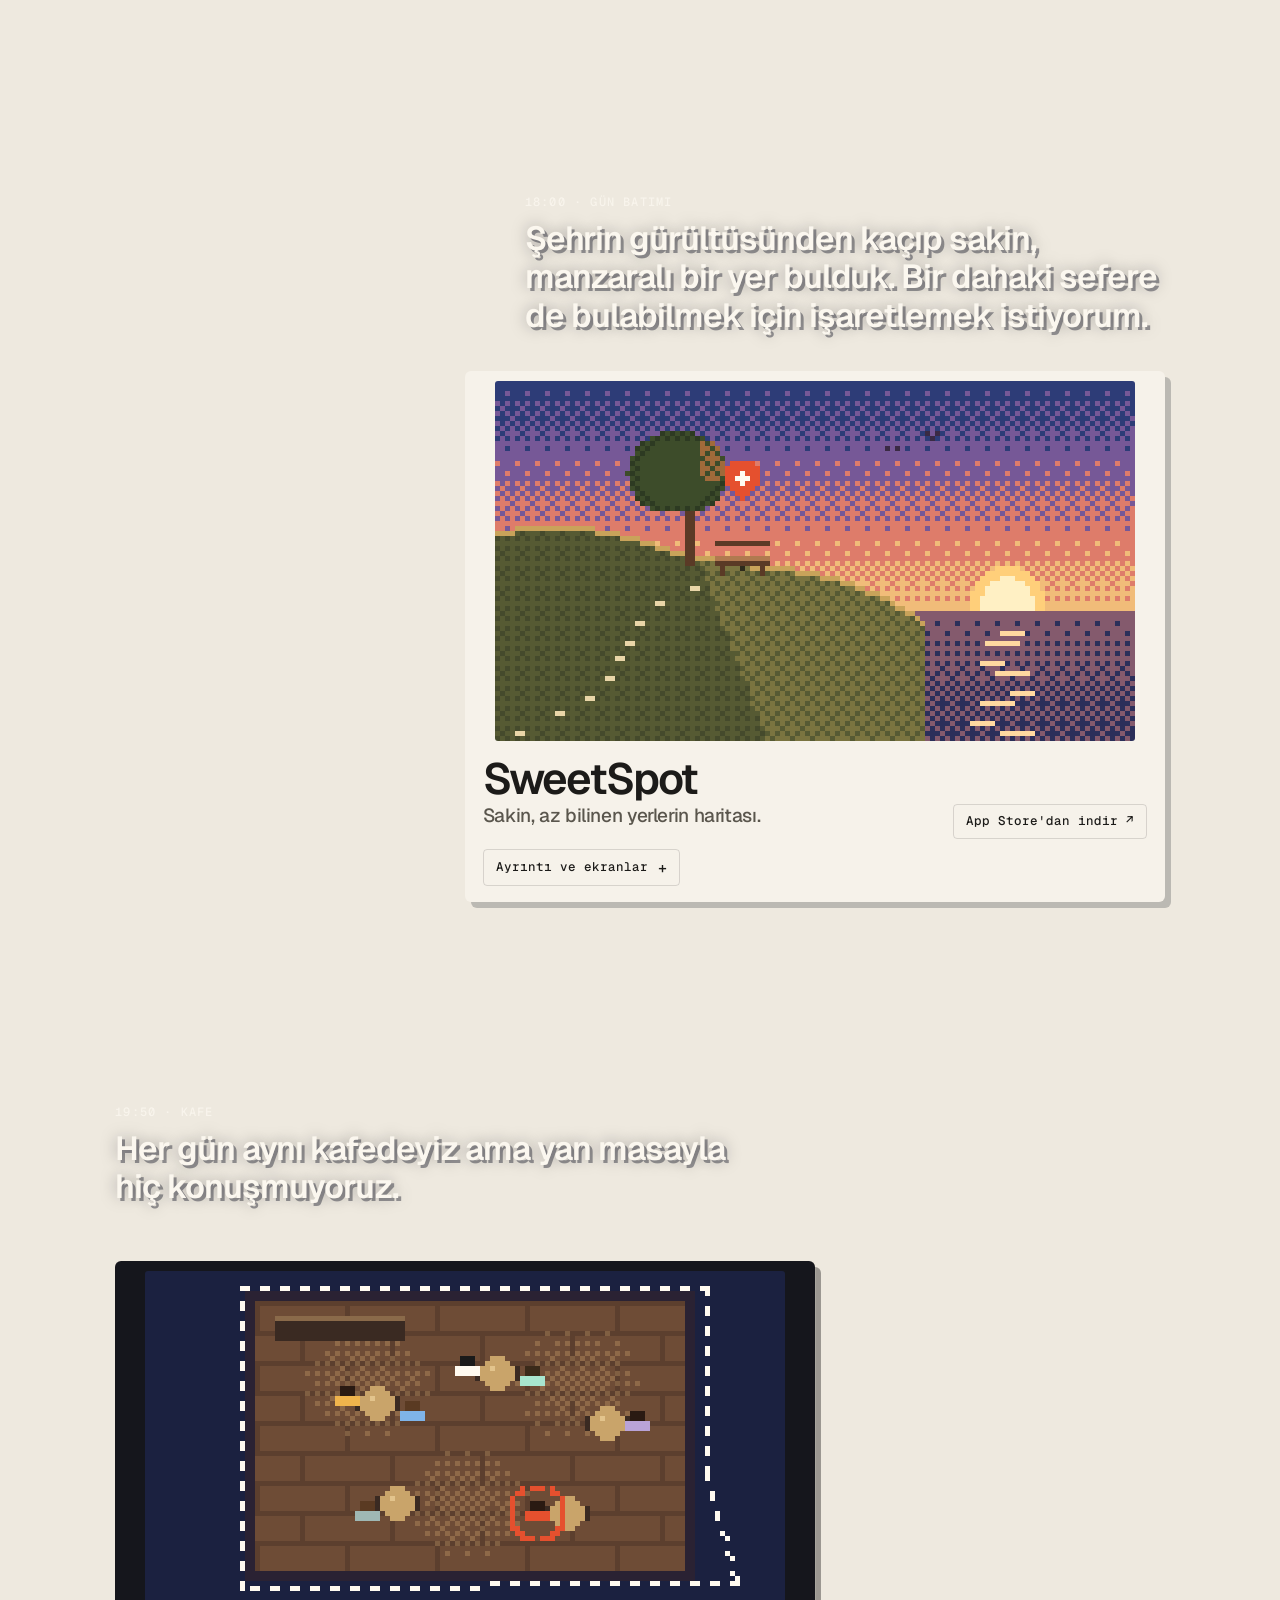
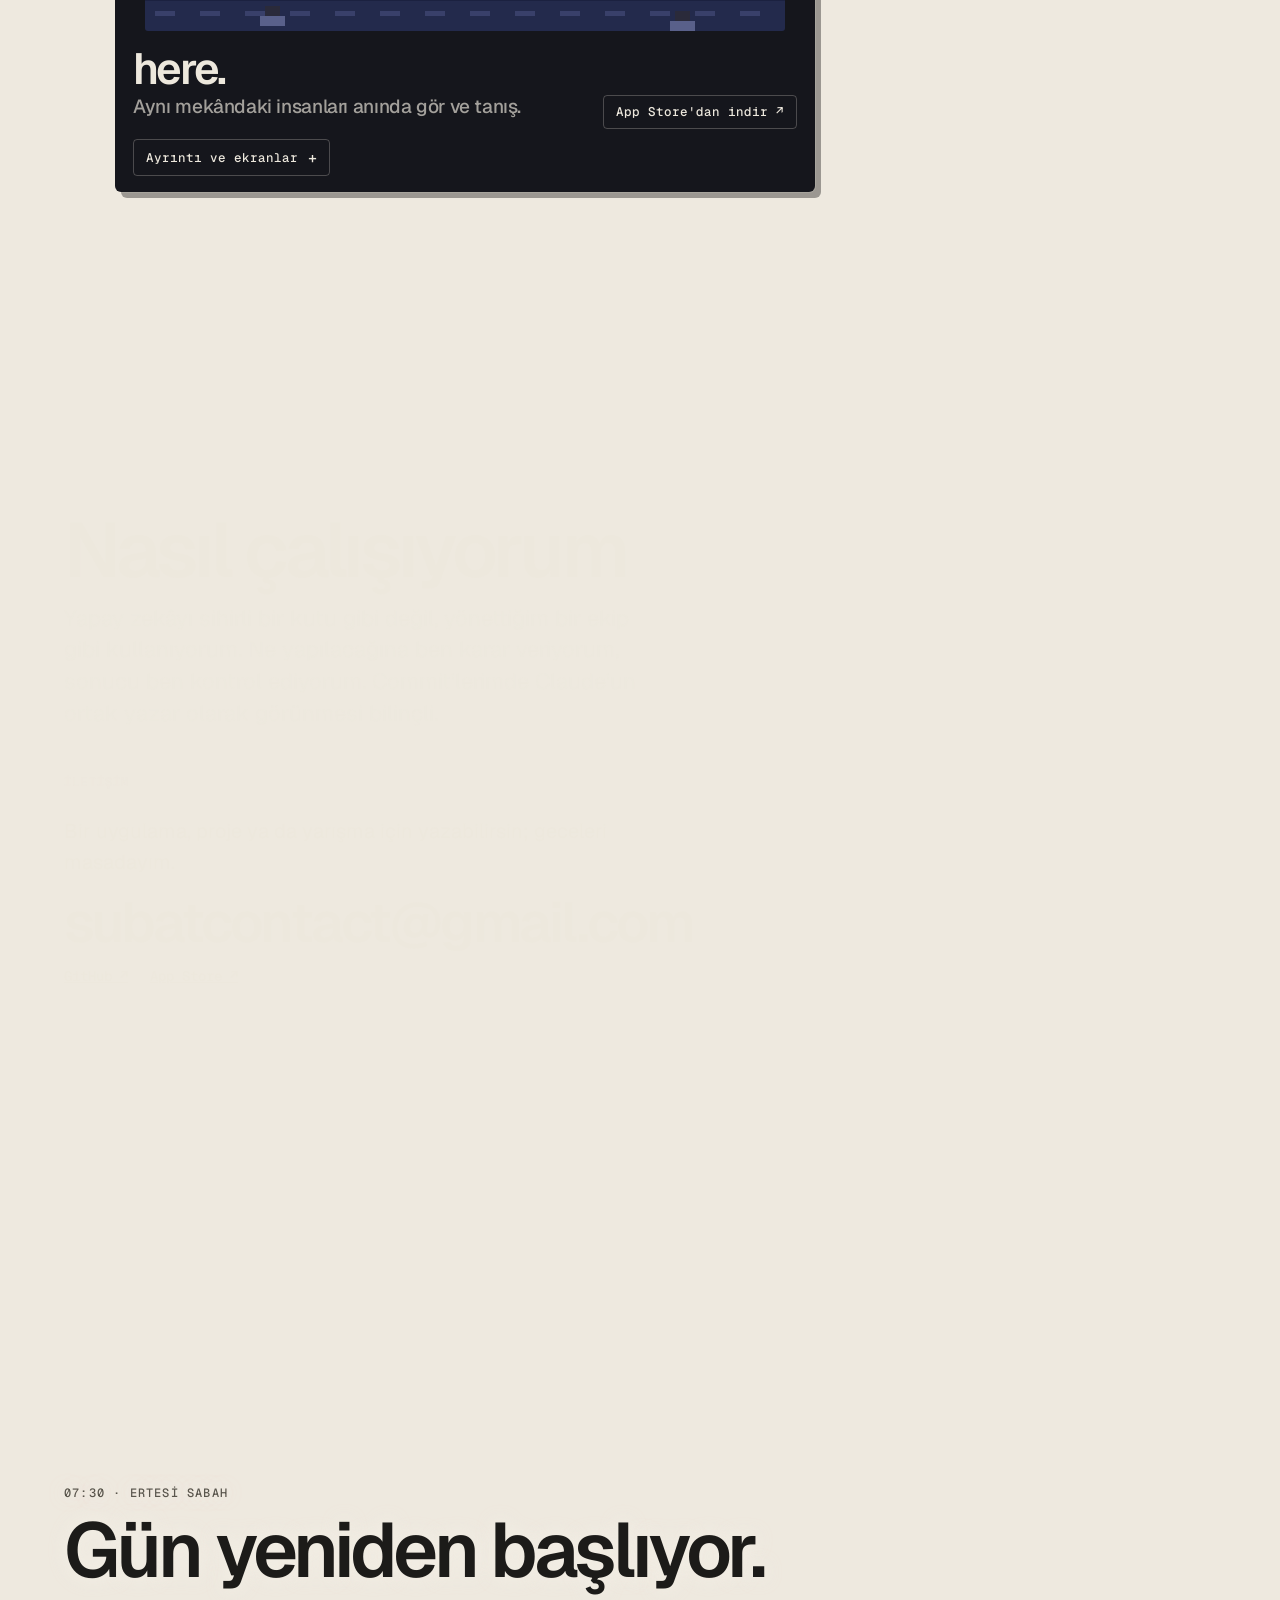
==== commit 3ca9d77c: "Doruk: gün biter, pencereden odaya girilir, pano uygulamalarla dolar Gündüz yazısız ve kesintisiz; a" ====
--- a/index.html
+++ b/index.html
@@ -20,7 +20,7 @@
 <link rel="preconnect" href="https://fonts.gstatic.com" crossorigin>
 <link rel="stylesheet" href="https://fonts.googleapis.com/css2?family=Geist:wght@400;500;600&family=Geist+Mono:wght@400;500&display=swap">
 <script>document.documentElement.classList.replace("no-js", "js");</script>
-<link rel="stylesheet" href="style.css?v=px22">
+<link rel="stylesheet" href="style.css?v=px28">
 </head>
 <body>
 
@@ -29,7 +29,7 @@
 <header class="nav">
   <a href="#opening" class="brand">Kerem Şahin</a>
   <span class="hud" id="hud" aria-hidden="true">06:15 · ŞAFAK</span>
-  <a class="jump" href="#gece" data-tr="Uygulamalar ↓" data-en="Apps ↓">Uygulamalar ↓</a>
+  <a class="jump" href="#katman" data-tr="Uygulamalar ↓" data-en="Apps ↓">Uygulamalar ↓</a>
   <button id="lang" class="lang" type="button" aria-label="Switch to English">EN</button>
 </header>
 
@@ -52,71 +52,35 @@
       <div class="dawn">
         <div class="dawn-copy">
           <p class="dawn-line" data-tr="Her uygulama günün bir anından çıktı." data-en="Each app came from a moment in the day.">Her uygulama günün bir anından çıktı.</p>
-          <p class="dawn-sub" data-tr="Önce o anlar. Uygulamalar akşam, lamba yanınca." data-en="First the moments. The apps come in the evening, when the lamp goes on.">Önce o anlar. Uygulamalar akşam, lamba yanınca.</p>
-        </div>
-      </div>
-    </div>
-  </section>
-
-  <!-- Gündüz: sadece gökyüzü ve anlar. Uygulamalar henüz yok; her an kendi saatinde. -->
-  <section class="moment" id="an-katman" data-mins="450">
-    <div class="moment-text rise">
+          <p class="dawn-sub" data-tr="Önce gün geçiyor. Akşam, o anlar masaya geliyor." data-en="First the day goes by. In the evening, those moments reach the desk.">Önce gün geçiyor. Akşam, o anlar masaya geliyor.</p>
+        </div>
+      </div>
+    </div>
+  </section>
+
+  <!-- Gün: yazısız, kesintisiz; güneş geçer, hava kararır, lamba yanar. -->
+  <section class="gun" aria-hidden="true"></section>
+
+  <!-- Doruk: avatar eve girer, pencere büyür, odada mantar pano; günün yedi anı ve üstlerine iğnelenen uygulamalar. -->
+  <section class="doruk" id="pano" data-mins="1245" data-anchor="start">
+    <div class="doruk-stage">
+      <div class="doruk-frame" aria-hidden="true"></div>
+      <canvas class="doruk-room" aria-hidden="true"></canvas>
+      <div class="doruk-pins"></div>
+      <p class="doruk-line doruk-line1" data-tr="Gündüz okul, gece uygulamalar." data-en="School by day, apps by night.">Gündüz okul, gece uygulamalar.</p>
+      <p class="doruk-line doruk-line2" data-tr="Gün içindeki yedi an, yedi uygulama oldu." data-en="Seven moments from the day became seven apps.">Gün içindeki yedi an, yedi uygulama oldu.</p>
+    </div>
+  </section>
+
+  <!-- Gece: her uygulama, kendi anıyla birlikte. -->
+  <section class="chapter" id="katman" data-mins="1265">
+        <div class="moment-text rise">
       <p class="act" data-tr="07:30 · Sabah" data-en="07:30 · Morning">07:30 · Sabah</p>
       <p class="moment-line" data-tr="Kapıdan çıkmadan aynı soru: bugün ne giysem?" data-en="Before heading out, the same question: what do I wear today?">Kapıdan çıkmadan aynı soru: bugün ne giysem?</p>
     </div>
-  </section>
-  <section class="moment" id="an-notecook" data-mins="550">
-    <div class="moment-text rise">
-      <p class="act" data-tr="09:10 · Derste" data-en="09:10 · In class">09:10 · Derste</p>
-      <p class="moment-line" data-tr="iPad'de not alıyorum. Not uygulamaları ise hep aynı, sıkıcı." data-en="I take notes on my iPad. Note apps all feel the same, and dull.">iPad'de not alıyorum. Not uygulamaları ise hep aynı, sıkıcı.</p>
-    </div>
-  </section>
-  <section class="moment" id="an-plainday" data-mins="760">
-    <div class="moment-text rise">
-      <p class="act" data-tr="12:40 · Öğle" data-en="12:40 · Midday">12:40 · Öğle</p>
-      <p class="moment-line" data-tr="Telaşın ortasında akla gelen iş, hemen yazılmazsa unutuluyor. Notlar'a yazmak bile zahmetli." data-en="In the rush, a task that isn't written down right away gets forgotten. Even opening Notes feels like a chore.">Telaşın ortasında akla gelen iş, hemen yazılmazsa unutuluyor. Notlar'a yazmak bile zahmetli.</p>
-    </div>
-  </section>
-  <section class="moment" id="an-milyonda" data-mins="900">
-    <div class="moment-text rise">
-      <p class="act" data-tr="15:00 · Ara" data-en="15:00 · A break">15:00 · Ara</p>
-      <p class="moment-line" data-tr="Bir hayat simülasyonu oynuyorum ve neredeyse her seferinde çok uzak bir ülkede doğuyorum. Kendi hayatımıza benzeyenleri görmek istiyorum." data-en="I'm playing a life simulator and almost every time I'm born somewhere far away. I want to see lives closer to ours.">Bir hayat simülasyonu oynuyorum ve neredeyse her seferinde çok uzak bir ülkede doğuyorum. Kendi hayatımıza benzeyenleri görmek istiyorum.</p>
-    </div>
-  </section>
-  <section class="moment" id="an-fiziyoo" data-mins="1020">
-    <div class="moment-text rise">
-      <p class="act" data-tr="17:00 · Klinikte" data-en="17:00 · At the clinic">17:00 · Klinikte</p>
-      <p class="moment-line" data-tr="Babam fizyoterapist, küçüklüğümden beri yanında çalışıyorum." data-en="My dad is a physiotherapist, and I've worked alongside him since I was a kid.">Babam fizyoterapist, küçüklüğümden beri yanında çalışıyorum.</p>
-    </div>
-  </section>
-  <section class="moment" id="an-sweetspot" data-mins="1080">
-    <div class="moment-text rise">
-      <p class="act" data-tr="18:00 · Gün batımı" data-en="18:00 · Sunset">18:00 · Gün batımı</p>
-      <p class="moment-line" data-tr="Şehrin gürültüsünden kaçıp sakin, manzaralı bir yer bulduk. Bir dahaki sefere de bulabilmek için işaretlemek istiyorum." data-en="We got away from the city noise and found a quiet spot with a view. I want to mark it so we can find it again.">Şehrin gürültüsünden kaçıp sakin, manzaralı bir yer bulduk. Bir dahaki sefere de bulabilmek için işaretlemek istiyorum.</p>
-    </div>
-  </section>
-  <section class="moment dusk" id="an-here" data-mins="1190">
-    <div class="moment-text rise">
-      <p class="act" data-tr="19:50 · Kafe" data-en="19:50 · Café">19:50 · Kafe</p>
-      <p class="moment-line" data-tr="Her gün aynı kafedeyiz ama yan masayla hiç konuşmuyoruz." data-en="We're at the same café every day, yet we never talk to the next table.">Her gün aynı kafedeyiz ama yan masayla hiç konuşmuyoruz.</p>
-    </div>
-  </section>
-
-  <!-- 20:25 · Lamba yanar: gündüzün anları masaya gelir, gece uygulamalar çıkar. -->
-  <section class="interlude" id="gece" data-mins="1225">
-    <div class="interlude-text rise">
-      <p class="act" data-tr="20:25 · Akşam" data-en="20:25 · Evening">20:25 · Akşam</p>
-      <h2 data-tr="Gündüz okul, gece uygulamalar." data-en="School by day, apps by night.">Gündüz okul, gece uygulamalar.</h2>
-      <p data-tr="Gün içindeki o anlar akşam masaya geliyor." data-en="The moments from the day come to the desk in the evening.">Gün içindeki o anlar akşam masaya geliyor.</p>
-    </div>
-  </section>
-
-  <!-- Gece: her uygulama, gündüzdeki anının cevabı olarak. -->
-<section class="chapter" id="katman" data-mins="1265">
-        <figure class="vig rise" id="d-katman">
+    <figure class="vig rise" id="d-katman">
       <canvas data-vig="katman" width="128" height="72" aria-hidden="true"></canvas>
       <figcaption>
-        <p class="hour"><a href="#an-katman" data-tr="07:30'daki an ↑" data-en="The 07:30 moment ↑">07:30'daki an ↑</a></p>
         <h2>Katman</h2>
         <p class="say" data-tr="Her sabah tek karar: bugün ne giyeceğin." data-en="One decision every morning: what to wear today.">Her sabah tek karar: bugün ne giyeceğin.</p>
         <a class="more" href="https://apps.apple.com/tr/app/katman-bug%C3%BCn-ne-giysem/id6835842857" target="_blank" rel="noopener" data-tr="App Store'dan indir ↗" data-en="Get it on the App Store ↗">App Store'dan indir ↗</a>
@@ -141,10 +105,13 @@
   </section>
 
 <section class="chapter flip" id="notecook" data-mins="1300">
-        <figure class="vig dark rise" id="d-notecook">
+        <div class="moment-text rise">
+      <p class="act" data-tr="09:10 · Derste" data-en="09:10 · In class">09:10 · Derste</p>
+      <p class="moment-line" data-tr="iPad'de not alıyorum. Not uygulamaları ise hep aynı, sıkıcı." data-en="I take notes on my iPad. Note apps all feel the same, and dull.">iPad'de not alıyorum. Not uygulamaları ise hep aynı, sıkıcı.</p>
+    </div>
+    <figure class="vig dark rise" id="d-notecook">
       <canvas data-vig="notecook" width="128" height="72" aria-hidden="true"></canvas>
       <figcaption>
-        <p class="hour"><a href="#an-notecook" data-tr="09:10'daki an ↑" data-en="The 09:10 moment ↑">09:10'daki an ↑</a></p>
         <h2>notecook</h2>
         <p class="say" data-tr="iPad ve Apple Pencil için el yazısı defteri." data-en="A handwriting notebook for iPad and Apple Pencil.">iPad ve Apple Pencil için el yazısı defteri.</p>
         <a class="more" href="https://apps.apple.com/tr/app/notecook/id6811676558" target="_blank" rel="noopener" data-tr="App Store'dan indir ↗" data-en="Get it on the App Store ↗">App Store'dan indir ↗</a>
@@ -163,10 +130,13 @@
   </section>
 
 <section class="chapter" id="plainday" data-mins="1335">
-        <figure class="vig rise" id="d-plainday">
+        <div class="moment-text rise">
+      <p class="act" data-tr="12:40 · Öğle" data-en="12:40 · Midday">12:40 · Öğle</p>
+      <p class="moment-line" data-tr="Telaşın ortasında akla gelen iş, hemen yazılmazsa unutuluyor. Notlar'a yazmak bile zahmetli." data-en="In the rush, a task that isn't written down right away gets forgotten. Even opening Notes feels like a chore.">Telaşın ortasında akla gelen iş, hemen yazılmazsa unutuluyor. Notlar'a yazmak bile zahmetli.</p>
+    </div>
+    <figure class="vig rise" id="d-plainday">
       <canvas data-vig="plainday" width="128" height="72" aria-hidden="true"></canvas>
       <figcaption>
-        <p class="hour"><a href="#an-plainday" data-tr="12:40'taki an ↑" data-en="The 12:40 moment ↑">12:40'taki an ↑</a></p>
         <h2>plainday</h2>
         <p class="say" data-tr="Düz bir cümle yaz, görev olsun." data-en="Write one plain sentence, get a task.">Düz bir cümle yaz, görev olsun.</p>
         <a class="more" href="https://apps.apple.com/tr/app/plainday/id6823780735" target="_blank" rel="noopener" data-tr="App Store'dan indir ↗" data-en="Get it on the App Store ↗">App Store'dan indir ↗</a>
@@ -196,10 +166,13 @@
   </section>
 
 <section class="chapter flip" id="milyonda" data-mins="1370">
-        <figure class="vig dark rise" id="d-milyonda">
+        <div class="moment-text rise">
+      <p class="act" data-tr="15:00 · Ara" data-en="15:00 · A break">15:00 · Ara</p>
+      <p class="moment-line" data-tr="Bir hayat simülasyonu oynuyorum ve neredeyse her seferinde çok uzak bir ülkede doğuyorum. Kendi hayatımıza benzeyenleri görmek istiyorum." data-en="I'm playing a life simulator and almost every time I'm born somewhere far away. I want to see lives closer to ours.">Bir hayat simülasyonu oynuyorum ve neredeyse her seferinde çok uzak bir ülkede doğuyorum. Kendi hayatımıza benzeyenleri görmek istiyorum.</p>
+    </div>
+    <figure class="vig dark rise" id="d-milyonda">
       <canvas data-vig="milyonda" width="128" height="72" aria-hidden="true"></canvas>
       <figcaption>
-        <p class="hour"><a href="#an-milyonda" data-tr="15:00'teki an ↑" data-en="The 15:00 moment ↑">15:00'teki an ↑</a></p>
         <h2>85 Milyonda 1</h2>
         <p class="say" data-tr="Türkiye'nin gerçek istatistiklerine dayanan bir hayat simülasyonu." data-en="A life simulation built on Turkey's real statistics.">Türkiye'nin gerçek istatistiklerine dayanan bir hayat simülasyonu.</p>
         <a class="more" href="https://85milyondabir.com.tr" target="_blank" rel="noopener" data-tr="Bir hayat yaşa ↗" data-en="Live a life ↗">Bir hayat yaşa ↗</a>
@@ -218,10 +191,13 @@
   </section>
 
 <section class="chapter" id="fiziyoo" data-mins="1405">
-        <figure class="vig dark rise" id="d-fiziyoo">
+        <div class="moment-text rise">
+      <p class="act" data-tr="17:00 · Klinikte" data-en="17:00 · At the clinic">17:00 · Klinikte</p>
+      <p class="moment-line" data-tr="Babam fizyoterapist, küçüklüğümden beri yanında çalışıyorum." data-en="My dad is a physiotherapist, and I've worked alongside him since I was a kid.">Babam fizyoterapist, küçüklüğümden beri yanında çalışıyorum.</p>
+    </div>
+    <figure class="vig dark rise" id="d-fiziyoo">
       <canvas data-vig="fiziyoo" width="128" height="72" aria-hidden="true"></canvas>
       <figcaption>
-        <p class="hour"><a href="#an-fiziyoo" data-tr="17:00'deki an ↑" data-en="The 17:00 moment ↑">17:00'deki an ↑</a></p>
         <h2>Fiziyoo</h2>
         <p class="say" data-tr="Fizyoterapistler için klinik uygulaması." data-en="A clinic app for physiotherapists.">Fizyoterapistler için klinik uygulaması.</p>
         <span class="more static" data-tr="Yapım aşamasında" data-en="In development">Yapım aşamasında</span>
@@ -245,10 +221,13 @@
   </section>
 
 <section class="chapter flip" id="sweetspot" data-mins="1440">
-        <figure class="vig rise" id="d-sweetspot">
+        <div class="moment-text rise">
+      <p class="act" data-tr="18:00 · Gün batımı" data-en="18:00 · Sunset">18:00 · Gün batımı</p>
+      <p class="moment-line" data-tr="Şehrin gürültüsünden kaçıp sakin, manzaralı bir yer bulduk. Bir dahaki sefere de bulabilmek için işaretlemek istiyorum." data-en="We got away from the city noise and found a quiet spot with a view. I want to mark it so we can find it again.">Şehrin gürültüsünden kaçıp sakin, manzaralı bir yer bulduk. Bir dahaki sefere de bulabilmek için işaretlemek istiyorum.</p>
+    </div>
+    <figure class="vig rise" id="d-sweetspot">
       <canvas data-vig="sweetspot" width="128" height="72" aria-hidden="true"></canvas>
       <figcaption>
-        <p class="hour"><a href="#an-sweetspot" data-tr="18:00'deki an ↑" data-en="The 18:00 moment ↑">18:00'deki an ↑</a></p>
         <h2>SweetSpot</h2>
         <p class="say" data-tr="Sakin, az bilinen yerlerin haritası." data-en="A map of quiet, little-known places.">Sakin, az bilinen yerlerin haritası.</p>
         <a class="more" href="https://apps.apple.com/tr/app/sweetspot-sakl%C4%B1-yerler/id6824031187" target="_blank" rel="noopener" data-tr="App Store'dan indir ↗" data-en="Get it on the App Store ↗">App Store'dan indir ↗</a>
@@ -268,10 +247,13 @@
   </section>
 
 <section class="chapter" id="here" data-mins="1475">
-        <figure class="vig dark rise" id="d-here">
+        <div class="moment-text rise">
+      <p class="act" data-tr="19:50 · Kafe" data-en="19:50 · Café">19:50 · Kafe</p>
+      <p class="moment-line" data-tr="Her gün aynı kafedeyiz ama yan masayla hiç konuşmuyoruz." data-en="We're at the same café every day, yet we never talk to the next table.">Her gün aynı kafedeyiz ama yan masayla hiç konuşmuyoruz.</p>
+    </div>
+    <figure class="vig dark rise" id="d-here">
       <canvas data-vig="here" width="128" height="72" aria-hidden="true"></canvas>
       <figcaption>
-        <p class="hour"><a href="#an-here" data-tr="19:50'deki an ↑" data-en="The 19:50 moment ↑">19:50'deki an ↑</a></p>
         <h2>here.</h2>
         <p class="say" data-tr="Aynı mekândaki insanları anında gör ve tanış." data-en="See who's at the same venue right now and meet them.">Aynı mekândaki insanları anında gör ve tanış.</p>
         <a class="more" href="https://apps.apple.com/tr/app/here/id6767262061" target="_blank" rel="noopener" data-tr="App Store'dan indir ↗" data-en="Get it on the App Store ↗">App Store'dan indir ↗</a>
@@ -313,8 +295,9 @@
 
 <footer class="foot"><span>© 2026 Kerem Şahin</span><a href="mailto:subatcontact@gmail.com">subatcontact@gmail.com</a></footer>
 
-<script src="pixel.js?v=px22"></script>
-<script src="sky.js?v=px22"></script>
-<script src="page.js?v=px22"></script>
+<script src="pixel.js?v=px28"></script>
+<script src="sky.js?v=px28"></script>
+<script src="doruk.js?v=px28"></script>
+<script src="page.js?v=px28"></script>
 </body>
 </html>
--- a/style.css
+++ b/style.css
@@ -70,7 +70,6 @@
 .vig { margin: 0; width: min(100%, 700px); background: var(--paper); border-radius: 6px; padding: 10px; box-shadow: var(--shadow); display: grid; gap: 0; }
 .vig canvas { display: block; image-rendering: pixelated; image-rendering: crisp-edges; border-radius: 3px; justify-self: center; }
 .vig figcaption { display: grid; grid-template-columns: minmax(0, 1fr) auto; align-items: end; gap: 4px 20px; padding: 16px 8px 8px; }
-.vig figcaption .hour { grid-column: 1 / -1; margin: 0; }
 .vig figcaption h2 { margin: 0; font: 600 clamp(30px, 3.4vw, 44px)/1 var(--sans); letter-spacing: -.05em; color: var(--ink); grid-column: 1; }
 .vig figcaption .say { margin: 0; grid-column: 1; color: var(--sub); font-size: clamp(16px, 1.5vw, 19px); }
 .vig .more { grid-column: 2; grid-row: 2 / span 2; align-self: end; font: 500 12.5px/1 var(--mono); text-decoration: none; color: var(--ink); padding: 10px 12px; border: 1px solid var(--line); border-radius: 4px; white-space: nowrap; }
@@ -78,7 +77,6 @@
 .vig.dark { background: var(--night); box-shadow: 0 0 0 1px rgba(237, 232, 221, .14), 6px 6px 0 rgba(0, 0, 0, .35); }
 .vig.dark figcaption h2 { color: var(--on-night); }
 .vig.dark figcaption .say { color: var(--on-night-sub); }
-.vig.dark .hour { color: rgba(237, 232, 221, .5) !important; }
 .vig.dark .more { color: var(--on-night); border-color: rgba(237, 232, 221, .25); }
 
 /* Katman: uygulamadaki karar cümlesi */
@@ -134,19 +132,42 @@
 .interlude-text p:last-child { margin: 0; font-size: clamp(16px, 1.6vw, 20px); line-height: 1.45; color: rgba(251, 247, 239, .94); text-shadow: 2px 2px 0 rgba(10, 12, 30, .45), 0 0 14px rgba(10, 12, 30, .4); }
 .morning .interlude-text p:last-child { color: var(--ink); text-shadow: none; }
 
-/* Gündüz: sadece gökyüzü ve anlar. Açık gökte mürekkep, alacakaranlıkta beyaz. */
-.moment { min-height: 88vh; display: grid; align-items: center; padding: 0 var(--gutter); }
-.moment-text { display: grid; gap: 14px; max-width: min(640px, 100%); }
-/* Yazı hep solda: avatar sağda durur, çakışmasınlar. */
-@media (orientation: landscape) and (max-height: 560px) { .moment-text { max-width: 58vw; } }
-.moment .act { color: var(--ink); opacity: .78; text-shadow: 0 0 12px rgba(246, 242, 234, .9); }
-.moment-line { margin: 0; font: 600 clamp(26px, 3.3vw, 44px)/1.12 var(--sans); letter-spacing: -.035em; color: var(--ink);
-  text-shadow: 0 0 24px rgba(246, 242, 234, .8), 0 0 4px rgba(246, 242, 234, .6); }
-.moment.dusk .act { color: rgba(251, 247, 239, .88); }
-.moment.dusk .moment-line { color: #FBF7EF; text-shadow: 3px 3px 0 rgba(10, 12, 30, .4), 0 0 16px rgba(10, 12, 30, .35); }
+/* Gün: yazısız, kesintisiz; kaydırdıkça güneş geçer, hava kararır. */
+.gun { height: 240vh; }
+
+/* Doruk: pencere büyür, odada mantar pano; polaroidler notların üstüne iğnelenir. */
+.doruk { height: 460vh; position: relative; }
+.doruk-stage { position: sticky; top: 0; height: 100vh; height: 100lvh; overflow: hidden; }
+.doruk-room { position: absolute; left: 0; top: 0; width: 100%; height: 100%; display: block; opacity: 0; image-rendering: pixelated; image-rendering: crisp-edges; }
+.doruk-frame { position: absolute; display: none; border: 4px solid #3b2a1e; background: #ffd9a0; box-sizing: border-box; pointer-events: none; }
+.doruk-frame::before, .doruk-frame::after { content: ""; position: absolute; background: #3b2a1e; opacity: var(--cross, 1); }
+.doruk-frame::before { left: calc(50% - var(--bar, 2px) / 2); top: 0; bottom: 0; width: var(--bar, 2px); }
+.doruk-frame::after { top: calc(50% - var(--bar, 2px) / 2); left: 0; right: 0; height: var(--bar, 2px); }
+.doruk-pins { position: absolute; inset: 0; pointer-events: none; }
+.pol { position: absolute; display: none; padding: 6px 6px 0; background: #FBF8F2; border-radius: 2px; text-decoration: none; color: var(--ink); pointer-events: auto;
+  box-shadow: var(--lift, 2px) var(--lift, 2px) 0 rgba(6, 8, 20, .45); transform-origin: 50% 0; }
+.pol::before { content: ""; position: absolute; left: calc(50% - 5px); top: -4px; width: 10px; height: 10px; border-radius: 50%; background: #d8452e; box-shadow: 1px 2px 0 rgba(0, 0, 0, .35), inset -2px -2px 0 #a83322; }
+.pol canvas { display: block; width: 100%; height: auto; aspect-ratio: 128 / 72; image-rendering: pixelated; image-rendering: crisp-edges; }
+.pol-name { display: block; font: 600 13px/1 var(--sans); letter-spacing: -.02em; padding: 7px 1px 8px; white-space: nowrap; overflow: hidden; text-overflow: ellipsis; }
+.pol:hover .pol-name { text-decoration: underline; text-underline-offset: 3px; }
+@media (min-width: 760px) { .pol-name { font-size: 15px; padding-top: 8px; } }
+.doruk-line { position: absolute; left: 20px; right: 20px; margin: 0; text-align: center; pointer-events: none; opacity: 0; color: #FBF7EF;
+  text-shadow: 3px 3px 0 rgba(6, 8, 20, .55), 0 0 18px rgba(6, 8, 20, .5); }
+.doruk-line1 { top: 8vh; font: 600 clamp(30px, 5vw, 64px)/1.02 var(--sans); letter-spacing: -.045em; }
+.doruk-line2 { bottom: 5vh; bottom: calc(100lvh - 100svh + 5svh); font: 500 clamp(15px, 1.6vw, 19px)/1.4 var(--sans); color: rgba(251, 247, 239, .92); }
+.no-js .gun, .no-js .doruk { display: none; }
+.no-js .chapter .moment-text .act, .no-js .moment-line { color: var(--ink); text-shadow: none; }
+@media (orientation: landscape) and (max-height: 560px) {
+  .doruk-line1 { top: 60px; font-size: 24px; }
+  .pol-name { font-size: 11px; padding: 5px 1px 6px; }
+}
+
+/* Gece: her uygulama kendi anıyla. An üstte, çizim altında. */
+.chapter .moment-text { grid-column: 1 / span 2; display: grid; gap: 12px; max-width: min(640px, 100%); margin: 0 0 22px clamp(0px, 4vw, 60px); }
+.chapter.flip .moment-text { justify-self: end; margin: 0 clamp(0px, 4vw, 60px) 22px 0; }
+.chapter .moment-text .act { color: rgba(251, 247, 239, .78); }
+.moment-line { margin: 0; font: 600 clamp(22px, 2.6vw, 34px)/1.15 var(--sans); letter-spacing: -.03em; color: #FBF7EF; text-shadow: 3px 3px 0 rgba(10, 12, 30, .4), 0 0 16px rgba(10, 12, 30, .35); }
 /* Gece kartındaki gönderme: gündüzdeki anına geri götürür. */
-.vig .hour a { color: inherit; text-decoration: none; display: inline-block; padding: 12px 0; margin: -12px 0; }
-.vig .hour a:hover { text-decoration: underline; text-underline-offset: 3px; }
 .oss a { color: var(--ink); }
 /* Üst şeritte uygulamalara kısayol */
 .jump { font: 500 12px/1 var(--mono); letter-spacing: .06em; text-decoration: none; padding: 11px 4px; }
@@ -204,7 +225,8 @@
   .vig figcaption { grid-template-columns: minmax(0, 1fr); }
   .vig .more { grid-column: 1; grid-row: auto; justify-self: start; margin-top: 8px; }
   .contact { min-height: 80vh; align-items: start; padding-top: 14vh; }
-  .moment { min-height: 72vh; }
+  .gun { height: 200vh; }
+  .chapter .moment-text, .chapter.flip .moment-text { grid-column: auto; justify-self: start; margin: 0 0 16px; }
 }
 @media (max-width: 860px) {
   .detail-body { grid-template-columns: minmax(0, 1fr); }
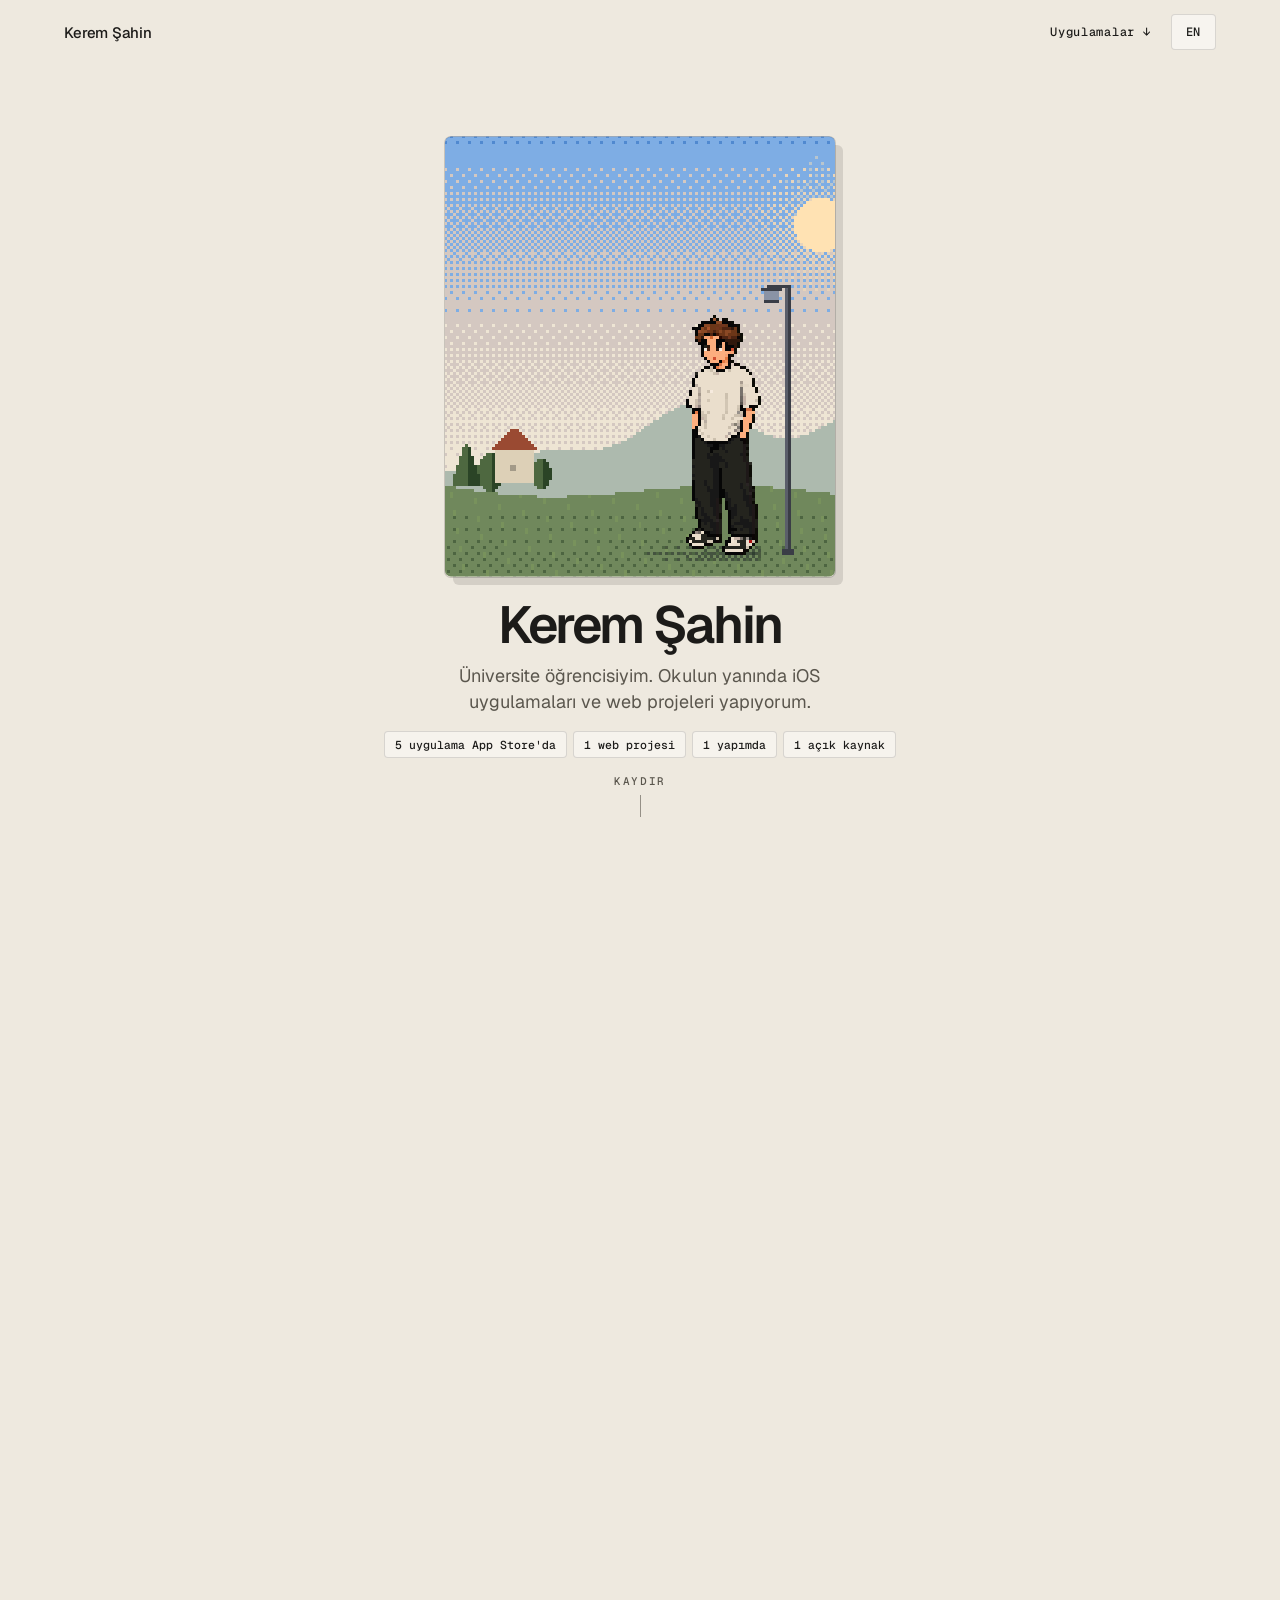
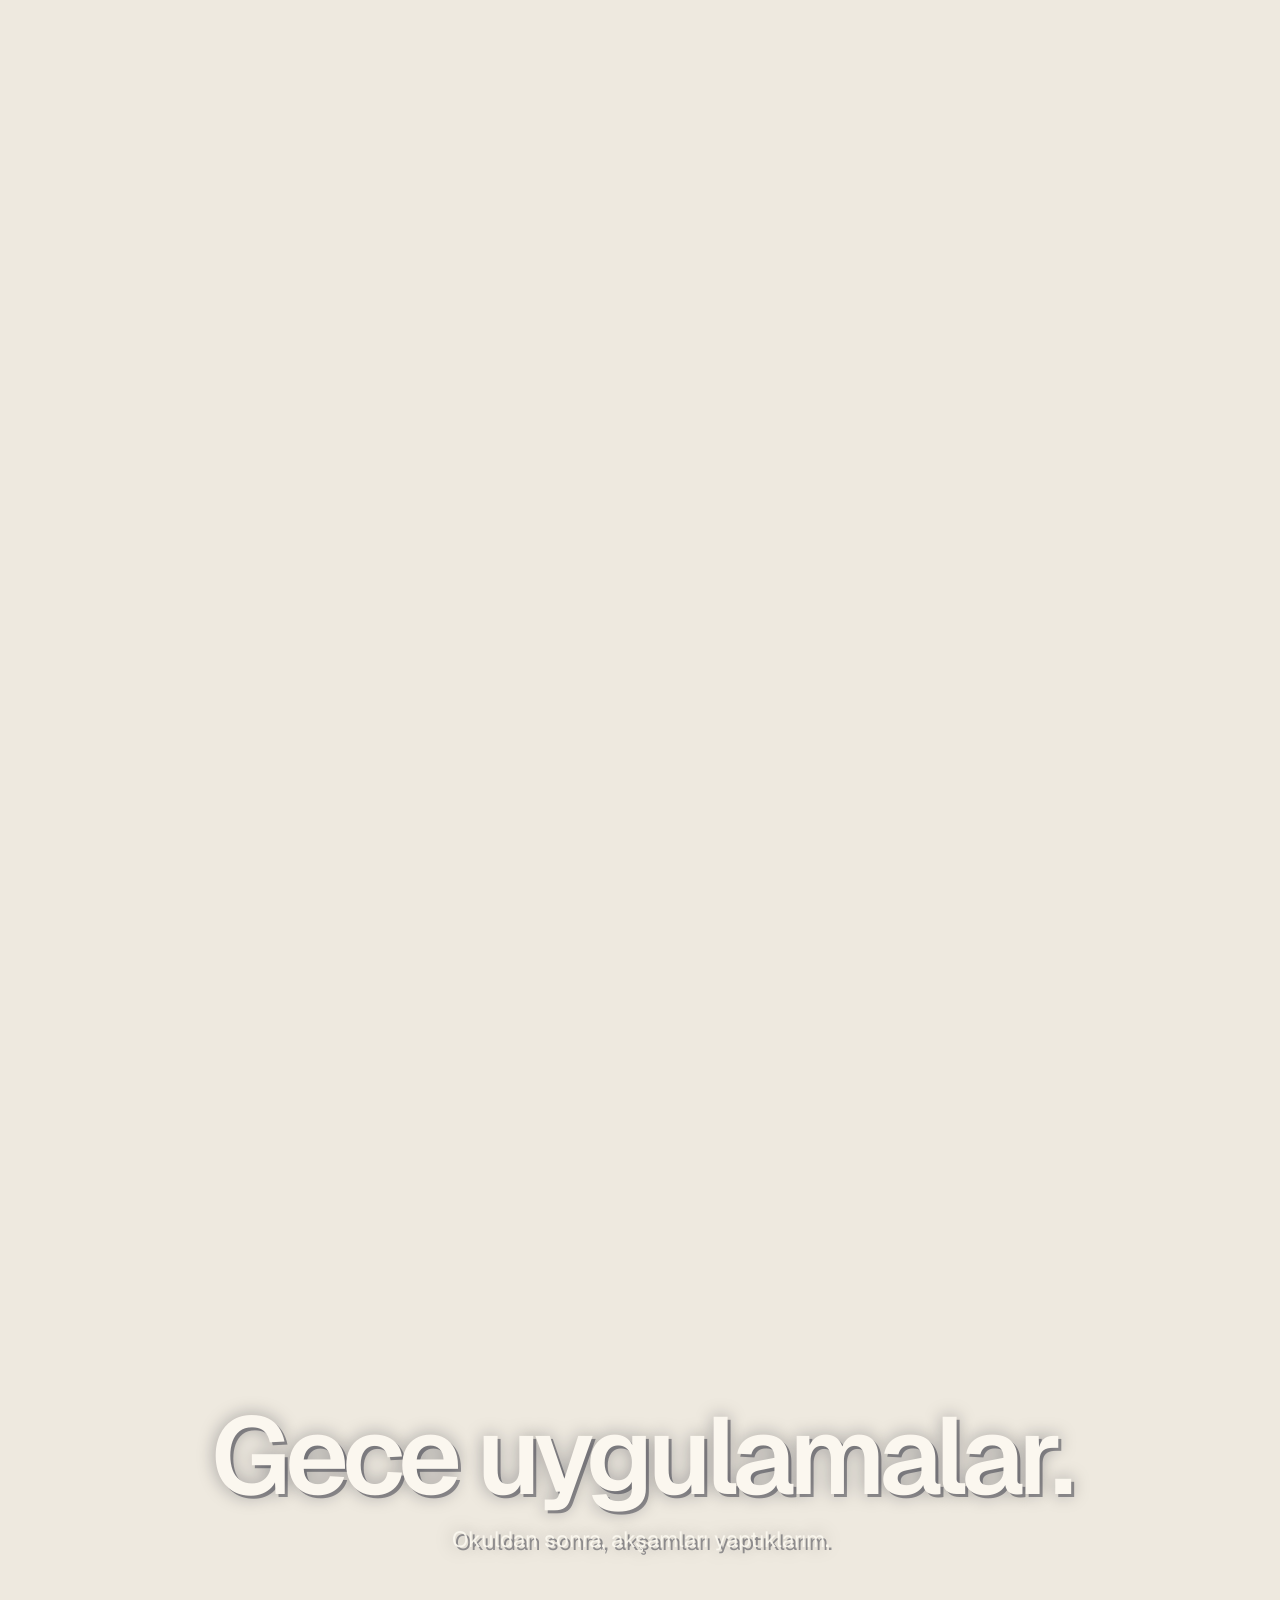
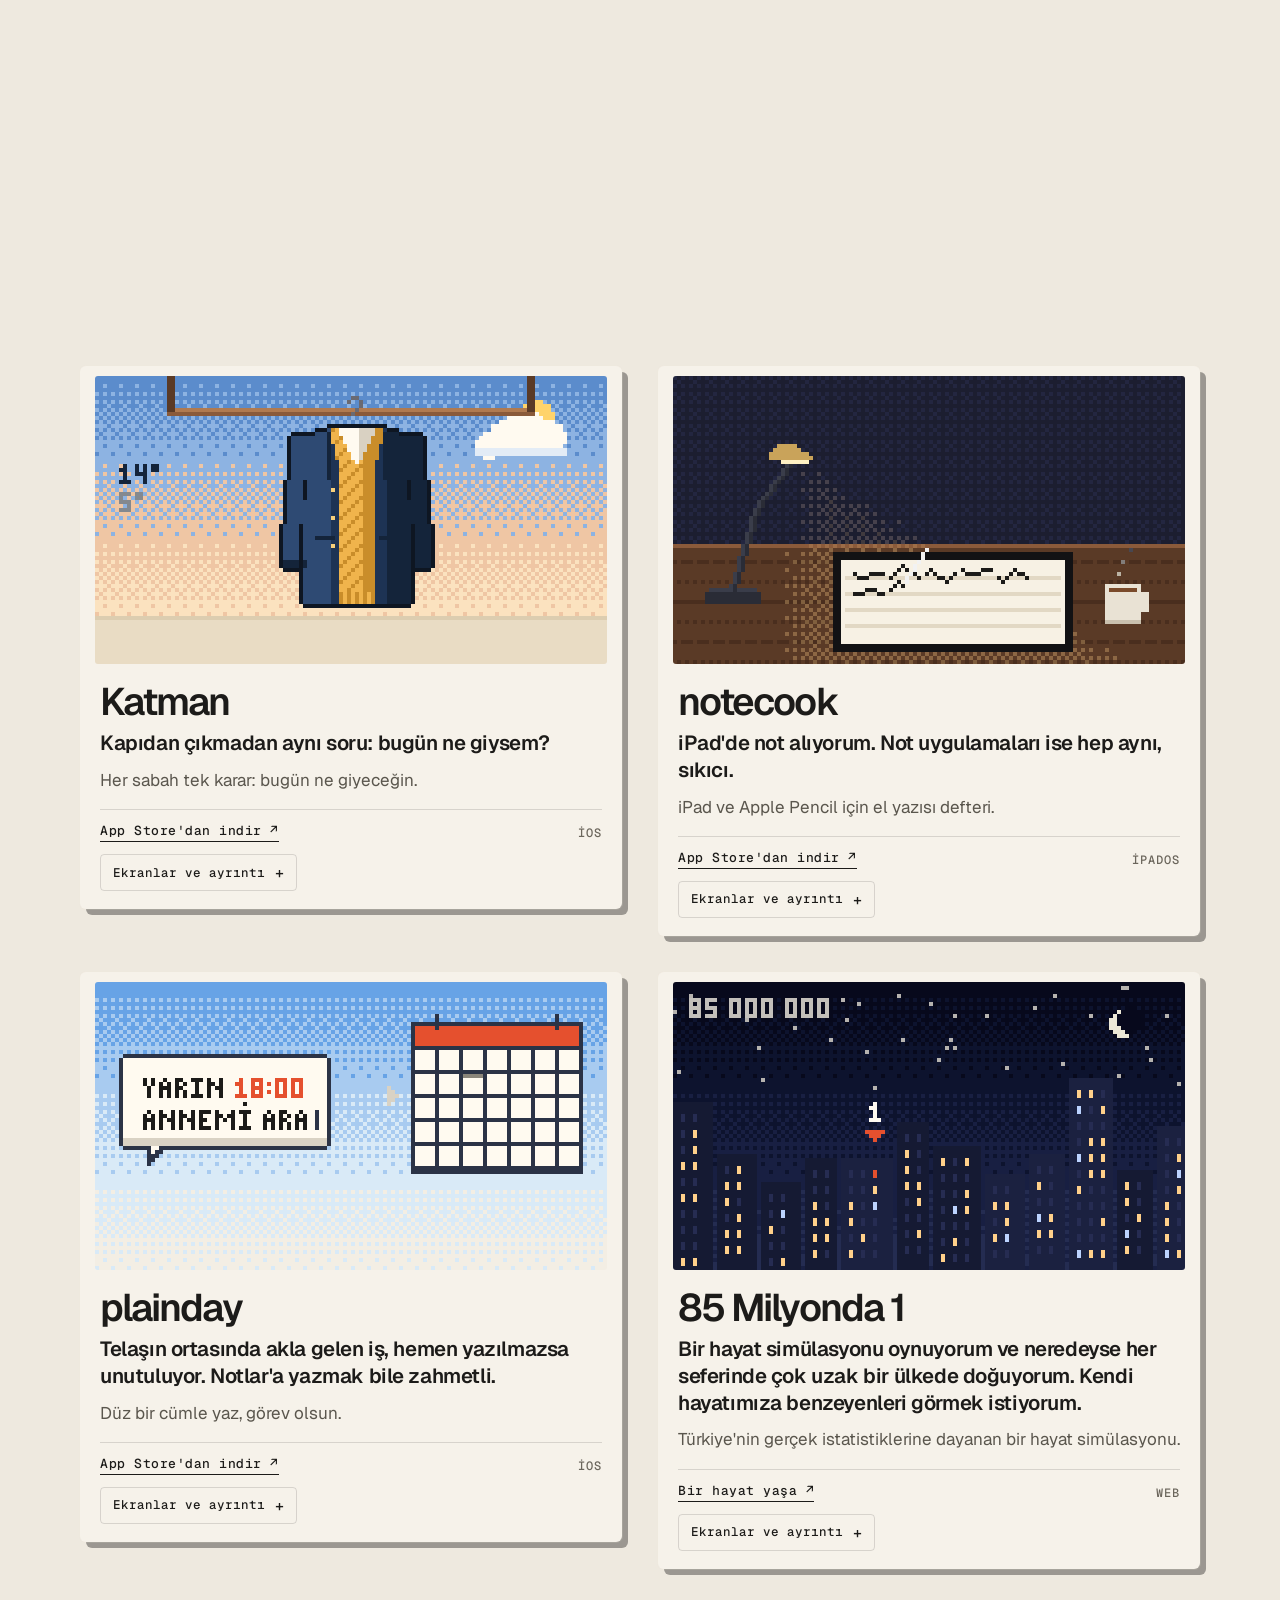
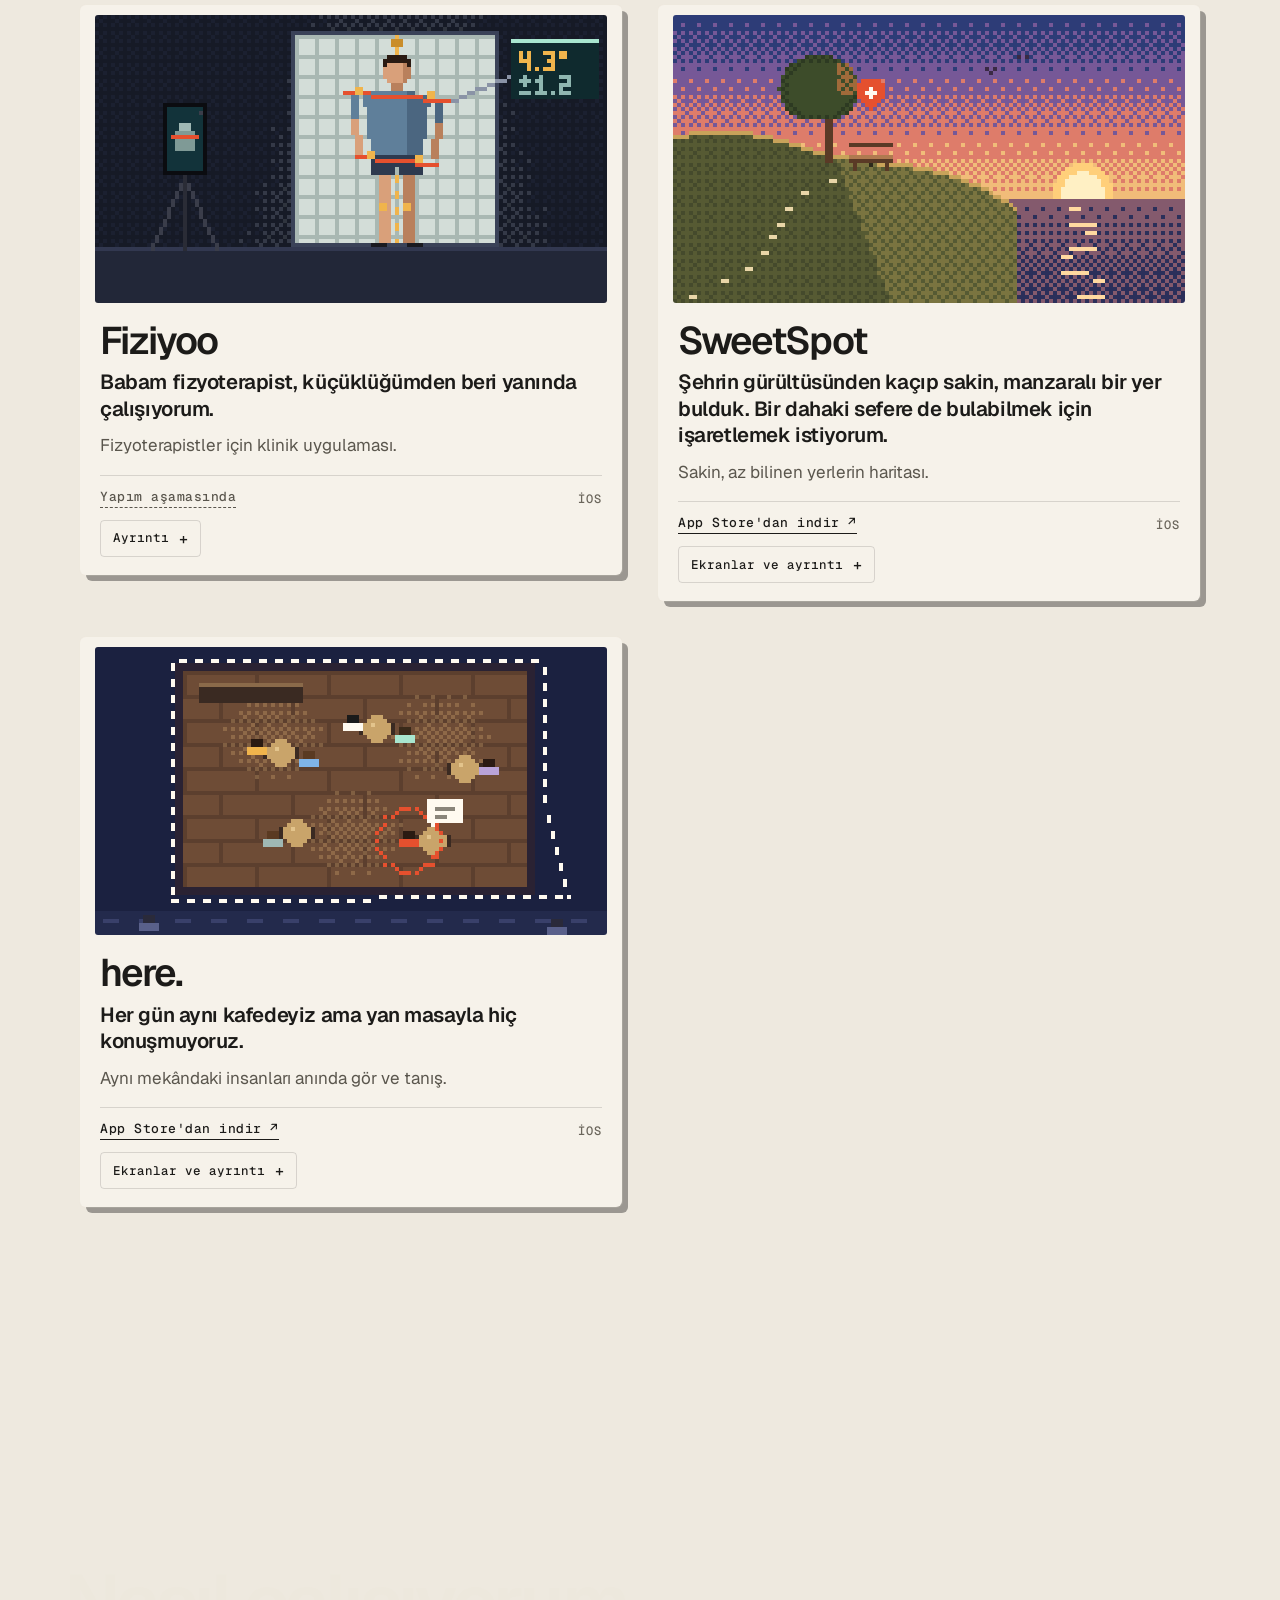
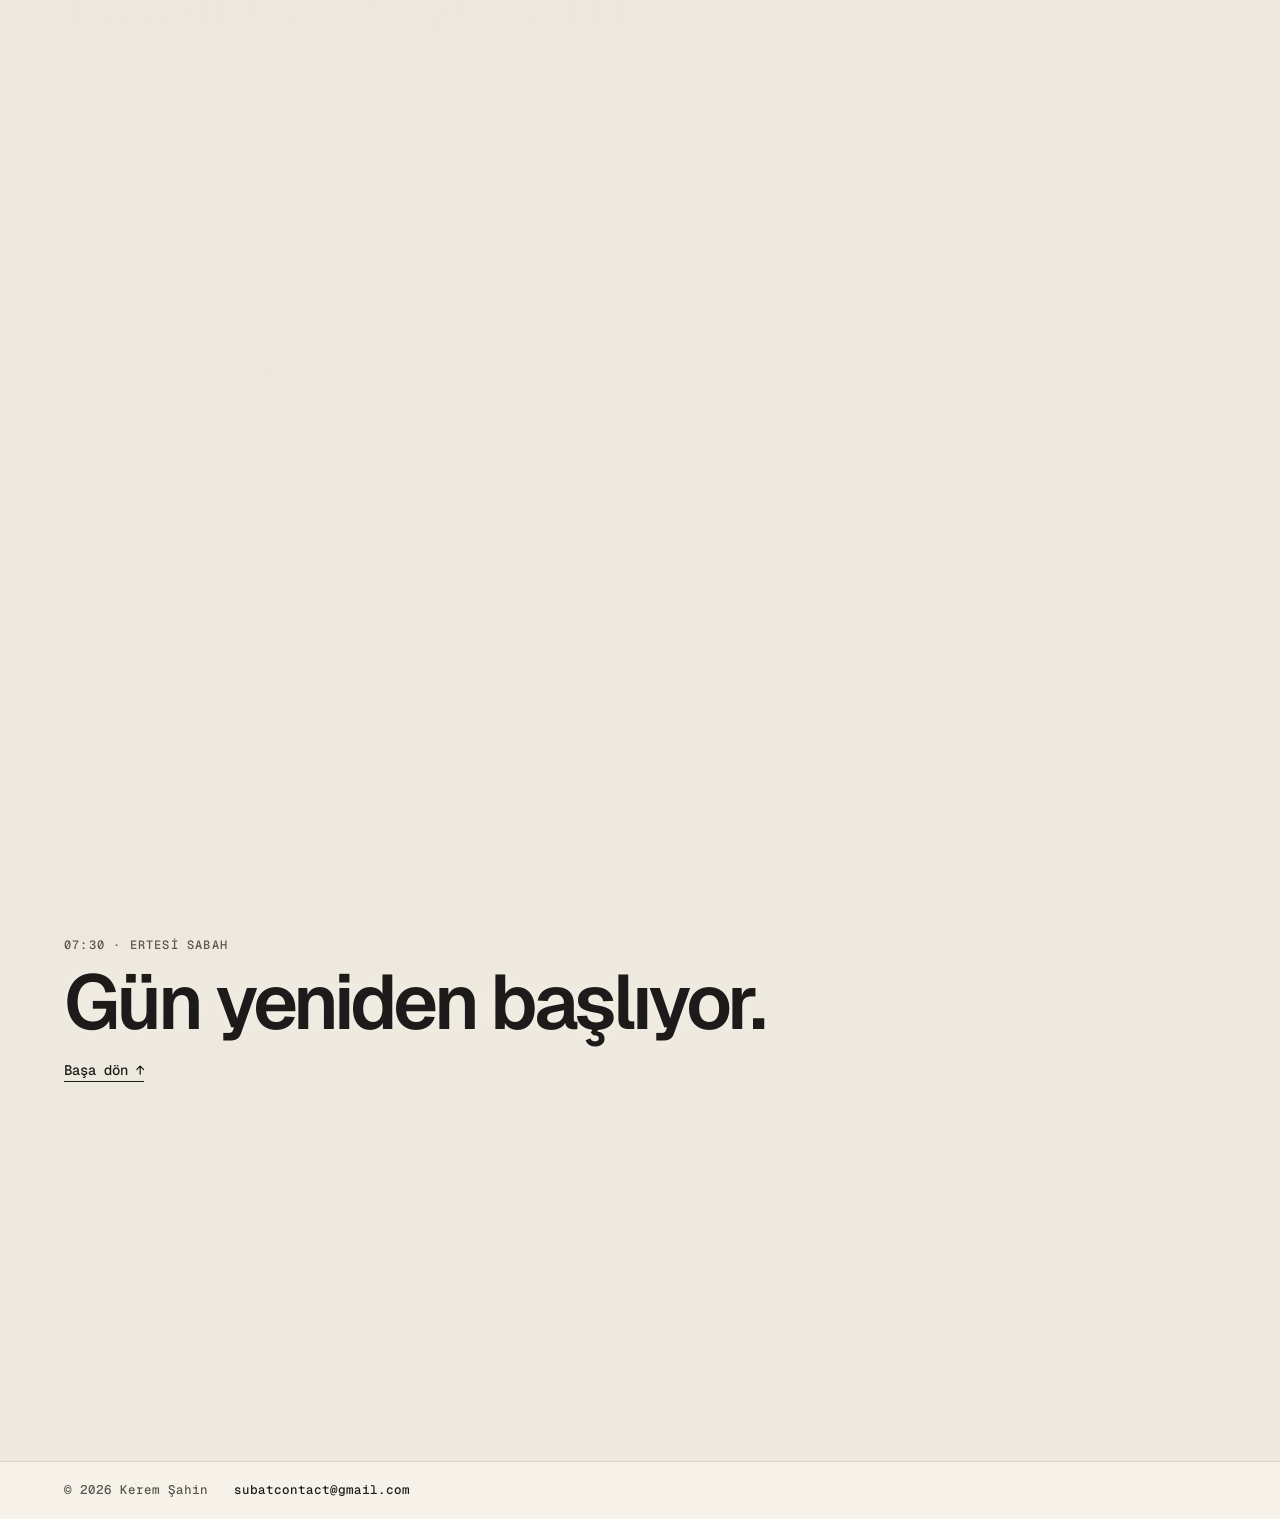
==== commit a844905b: "Gösteri ve vitrin: gün akar, gece doruk, uygulamalar tek tip kartlarda Şafakta 'Gündüz okul.', gece " ====
--- a/index.html
+++ b/index.html
@@ -20,7 +20,7 @@
 <link rel="preconnect" href="https://fonts.gstatic.com" crossorigin>
 <link rel="stylesheet" href="https://fonts.googleapis.com/css2?family=Geist:wght@400;500;600&family=Geist+Mono:wght@400;500&display=swap">
 <script>document.documentElement.classList.replace("no-js", "js");</script>
-<link rel="stylesheet" href="style.css?v=px28">
+<link rel="stylesheet" href="style.css?v=px29">
 </head>
 <body>
 
@@ -29,7 +29,7 @@
 <header class="nav">
   <a href="#opening" class="brand">Kerem Şahin</a>
   <span class="hud" id="hud" aria-hidden="true">06:15 · ŞAFAK</span>
-  <a class="jump" href="#katman" data-tr="Uygulamalar ↓" data-en="Apps ↓">Uygulamalar ↓</a>
+  <a class="jump" href="#uygulamalar" data-tr="Uygulamalar ↓" data-en="Apps ↓">Uygulamalar ↓</a>
   <button id="lang" class="lang" type="button" aria-label="Switch to English">EN</button>
 </header>
 
@@ -51,42 +51,36 @@
       </div>
       <div class="dawn">
         <div class="dawn-copy">
-          <p class="dawn-line" data-tr="Her uygulama günün bir anından çıktı." data-en="Each app came from a moment in the day.">Her uygulama günün bir anından çıktı.</p>
-          <p class="dawn-sub" data-tr="Önce gün geçiyor. Akşam, o anlar masaya geliyor." data-en="First the day goes by. In the evening, those moments reach the desk.">Önce gün geçiyor. Akşam, o anlar masaya geliyor.</p>
-        </div>
-      </div>
-    </div>
-  </section>
-
-  <!-- Gün: yazısız, kesintisiz; güneş geçer, hava kararır, lamba yanar. -->
+          <p class="dawn-line" data-tr="Gündüz okul." data-en="School by day.">Gündüz okul.</p>
+        </div>
+      </div>
+    </div>
+  </section>
+
+  <!-- Gösteri: gün yazısız akar; güneş geçer, hava kararır, sokak lambası yanar. -->
   <section class="gun" aria-hidden="true"></section>
 
-  <!-- Doruk: avatar eve girer, pencere büyür, odada mantar pano; günün yedi anı ve üstlerine iğnelenen uygulamalar. -->
-  <section class="doruk" id="pano" data-mins="1245" data-anchor="start">
-    <div class="doruk-stage">
-      <div class="doruk-frame" aria-hidden="true"></div>
-      <canvas class="doruk-room" aria-hidden="true"></canvas>
-      <div class="doruk-pins"></div>
-      <p class="doruk-line doruk-line1" data-tr="Gündüz okul, gece uygulamalar." data-en="School by day, apps by night.">Gündüz okul, gece uygulamalar.</p>
-      <p class="doruk-line doruk-line2" data-tr="Gün içindeki yedi an, yedi uygulama oldu." data-en="Seven moments from the day became seven apps.">Gün içindeki yedi an, yedi uygulama oldu.</p>
-    </div>
-  </section>
-
-  <!-- Gece: her uygulama, kendi anıyla birlikte. -->
-  <section class="chapter" id="katman" data-mins="1265">
-        <div class="moment-text rise">
-      <p class="act" data-tr="07:30 · Sabah" data-en="07:30 · Morning">07:30 · Sabah</p>
-      <p class="moment-line" data-tr="Kapıdan çıkmadan aynı soru: bugün ne giysem?" data-en="Before heading out, the same question: what do I wear today?">Kapıdan çıkmadan aynı soru: bugün ne giysem?</p>
-    </div>
-    <figure class="vig rise" id="d-katman">
-      <canvas data-vig="katman" width="128" height="72" aria-hidden="true"></canvas>
-      <figcaption>
-        <h2>Katman</h2>
-        <p class="say" data-tr="Her sabah tek karar: bugün ne giyeceğin." data-en="One decision every morning: what to wear today.">Her sabah tek karar: bugün ne giyeceğin.</p>
-        <a class="more" href="https://apps.apple.com/tr/app/katman-bug%C3%BCn-ne-giysem/id6835842857" target="_blank" rel="noopener" data-tr="App Store'dan indir ↗" data-en="Get it on the App Store ↗">App Store'dan indir ↗</a>
-      </figcaption>
-      <details class="detail-more">
-        <summary><span data-tr="Ayrıntı ve ekranlar" data-en="Details and screens">Ayrıntı ve ekranlar</span></summary>
+  <!-- Doruk: gece, karakter lambanın altında. Cümlenin ikinci yarısı. -->
+  <section class="climax" id="gece" data-mins="1250">
+    <div class="climax-text rise">
+      <h2 data-tr="Gece uygulamalar." data-en="Apps by night.">Gece uygulamalar.</h2>
+      <p data-tr="Okuldan sonra, akşamları yaptıklarım." data-en="What I built after school, in the evenings.">Okuldan sonra, akşamları yaptıklarım.</p>
+    </div>
+  </section>
+
+  <!-- Vitrin: her uygulama aynı kalıpta; çizim, ad, neden, ne yapar, bağlantı. -->
+  <section class="apps" id="uygulamalar">
+    <div class="apps-grid">
+      <article class="app rise" id="katman">
+        <div class="app-art"><canvas data-vig="katman" width="128" height="72" aria-hidden="true"></canvas></div>
+        <div class="app-body">
+          <h2>Katman</h2>
+          <p class="app-why" data-tr="Kapıdan çıkmadan aynı soru: bugün ne giysem?" data-en="Before heading out, the same question: what do I wear today?">Kapıdan çıkmadan aynı soru: bugün ne giysem?</p>
+          <p class="app-say" data-tr="Her sabah tek karar: bugün ne giyeceğin." data-en="One decision every morning: what to wear today.">Her sabah tek karar: bugün ne giyeceğin.</p>
+          <p class="app-foot"><a class="app-link" href="https://apps.apple.com/tr/app/katman-bug%C3%BCn-ne-giysem/id6835842857" target="_blank" rel="noopener" data-tr="App Store'dan indir ↗" data-en="Get it on the App Store ↗">App Store'dan indir ↗</a><span class="app-plat" data-tr="iOS" data-en="iOS">iOS</span></p>
+          <div class="app-more" id="d-katman">
+          <details class="detail-more">
+        <summary><span data-tr="Ekranlar ve ayrıntı" data-en="Screens and details">Ekranlar ve ayrıntı</span></summary>
         <div class="detail-body">
           <div class="detail-text">
           <p class="lede" data-tr="Dışarıda olacağın saatlerin havasına bakıyor ve tek cümle söylüyor. Akşam üşüyüp üşümediğini söyledikçe ne kadar üşüdüğünü öğreniyor. Hesap yok, her şey telefonunda kalıyor." data-en="It reads the forecast for the hours you're outside and gives you one sentence. Each evening you say whether you were cold, and it learns how cold you feel. No account; everything stays on your phone.">Dışarıda olacağın saatlerin havasına bakıyor ve tek cümle söylüyor. Akşam üşüyüp üşümediğini söyledikçe ne kadar üşüdüğünü öğreniyor. Hesap yok, her şey telefonunda kalıyor.</p>
@@ -101,23 +95,19 @@
           <div class="shots"><img class="phone" src="assets/shots/katman-1.jpg" alt="Katman: günün kararı" data-alt-tr="Katman: günün kararı" data-alt-en="Katman: today's decision" width="560" height="1218" loading="lazy" decoding="async"><img class="phone" src="assets/shots/katman-2.jpg" alt="Katman: saat saat hava" data-alt-tr="Katman: saat saat hava" data-alt-en="Katman: the weather hour by hour" width="560" height="1218" loading="lazy" decoding="async"><img class="phone" src="assets/shots/katman-3.jpg" alt="Katman: akşam sorusu" data-alt-tr="Katman: akşam sorusu" data-alt-en="Katman: the evening check-in" width="560" height="1218" loading="lazy" decoding="async"></div>
         </div>
       </details>
-    </figure>
-  </section>
-
-<section class="chapter flip" id="notecook" data-mins="1300">
-        <div class="moment-text rise">
-      <p class="act" data-tr="09:10 · Derste" data-en="09:10 · In class">09:10 · Derste</p>
-      <p class="moment-line" data-tr="iPad'de not alıyorum. Not uygulamaları ise hep aynı, sıkıcı." data-en="I take notes on my iPad. Note apps all feel the same, and dull.">iPad'de not alıyorum. Not uygulamaları ise hep aynı, sıkıcı.</p>
-    </div>
-    <figure class="vig dark rise" id="d-notecook">
-      <canvas data-vig="notecook" width="128" height="72" aria-hidden="true"></canvas>
-      <figcaption>
-        <h2>notecook</h2>
-        <p class="say" data-tr="iPad ve Apple Pencil için el yazısı defteri." data-en="A handwriting notebook for iPad and Apple Pencil.">iPad ve Apple Pencil için el yazısı defteri.</p>
-        <a class="more" href="https://apps.apple.com/tr/app/notecook/id6811676558" target="_blank" rel="noopener" data-tr="App Store'dan indir ↗" data-en="Get it on the App Store ↗">App Store'dan indir ↗</a>
-      </figcaption>
-      <details class="detail-more">
-        <summary><span data-tr="Ayrıntı ve ekranlar" data-en="Details and screens">Ayrıntı ve ekranlar</span></summary>
+          </div>
+        </div>
+      </article>
+      <article class="app rise" id="notecook">
+        <div class="app-art"><canvas data-vig="notecook" width="128" height="72" aria-hidden="true"></canvas></div>
+        <div class="app-body">
+          <h2>notecook</h2>
+          <p class="app-why" data-tr="iPad'de not alıyorum. Not uygulamaları ise hep aynı, sıkıcı." data-en="I take notes on my iPad. Note apps all feel the same, and dull.">iPad'de not alıyorum. Not uygulamaları ise hep aynı, sıkıcı.</p>
+          <p class="app-say" data-tr="iPad ve Apple Pencil için el yazısı defteri." data-en="A handwriting notebook for iPad and Apple Pencil.">iPad ve Apple Pencil için el yazısı defteri.</p>
+          <p class="app-foot"><a class="app-link" href="https://apps.apple.com/tr/app/notecook/id6811676558" target="_blank" rel="noopener" data-tr="App Store'dan indir ↗" data-en="Get it on the App Store ↗">App Store'dan indir ↗</a><span class="app-plat" data-tr="iPadOS" data-en="iPadOS">iPadOS</span></p>
+          <div class="app-more" id="d-notecook">
+          <details class="detail-more">
+        <summary><span data-tr="Ekranlar ve ayrıntı" data-en="Screens and details">Ekranlar ve ayrıntı</span></summary>
         <div class="detail-body">
           <div class="detail-text">
           <p class="lede" data-tr="El yazında arama yapabiliyorsun, PDF'lerin üzerine not alabiliyorsun. Defterler iCloud ile tüm cihazlarında." data-en="Your handwriting becomes searchable, you can write on top of PDFs, and your notebooks sync over iCloud.">El yazında arama yapabiliyorsun, PDF'lerin üzerine not alabiliyorsun. Defterler iCloud ile tüm cihazlarında.</p>
@@ -126,23 +116,19 @@
           <div class="shots"><img class="tablet" src="assets/shots/notecook-light.jpg" alt="notecook: iPad'de defter" data-alt-tr="notecook: iPad'de defter" data-alt-en="notecook: a notebook on iPad" width="1200" height="780" loading="lazy" decoding="async"></div>
         </div>
       </details>
-    </figure>
-  </section>
-
-<section class="chapter" id="plainday" data-mins="1335">
-        <div class="moment-text rise">
-      <p class="act" data-tr="12:40 · Öğle" data-en="12:40 · Midday">12:40 · Öğle</p>
-      <p class="moment-line" data-tr="Telaşın ortasında akla gelen iş, hemen yazılmazsa unutuluyor. Notlar'a yazmak bile zahmetli." data-en="In the rush, a task that isn't written down right away gets forgotten. Even opening Notes feels like a chore.">Telaşın ortasında akla gelen iş, hemen yazılmazsa unutuluyor. Notlar'a yazmak bile zahmetli.</p>
-    </div>
-    <figure class="vig rise" id="d-plainday">
-      <canvas data-vig="plainday" width="128" height="72" aria-hidden="true"></canvas>
-      <figcaption>
-        <h2>plainday</h2>
-        <p class="say" data-tr="Düz bir cümle yaz, görev olsun." data-en="Write one plain sentence, get a task.">Düz bir cümle yaz, görev olsun.</p>
-        <a class="more" href="https://apps.apple.com/tr/app/plainday/id6823780735" target="_blank" rel="noopener" data-tr="App Store'dan indir ↗" data-en="Get it on the App Store ↗">App Store'dan indir ↗</a>
-      </figcaption>
-      <details class="detail-more">
-        <summary><span data-tr="Ayrıntı ve ekranlar" data-en="Details and screens">Ayrıntı ve ekranlar</span></summary>
+          </div>
+        </div>
+      </article>
+      <article class="app rise" id="plainday">
+        <div class="app-art"><canvas data-vig="plainday" width="128" height="72" aria-hidden="true"></canvas></div>
+        <div class="app-body">
+          <h2>plainday</h2>
+          <p class="app-why" data-tr="Telaşın ortasında akla gelen iş, hemen yazılmazsa unutuluyor. Notlar'a yazmak bile zahmetli." data-en="In the rush, a task that isn't written down right away gets forgotten. Even opening Notes feels like a chore.">Telaşın ortasında akla gelen iş, hemen yazılmazsa unutuluyor. Notlar'a yazmak bile zahmetli.</p>
+          <p class="app-say" data-tr="Düz bir cümle yaz, görev olsun." data-en="Write one plain sentence, get a task.">Düz bir cümle yaz, görev olsun.</p>
+          <p class="app-foot"><a class="app-link" href="https://apps.apple.com/tr/app/plainday/id6823780735" target="_blank" rel="noopener" data-tr="App Store'dan indir ↗" data-en="Get it on the App Store ↗">App Store'dan indir ↗</a><span class="app-plat" data-tr="iOS" data-en="iOS">iOS</span></p>
+          <div class="app-more" id="d-plainday">
+          <details class="detail-more">
+        <summary><span data-tr="Ekranlar ve ayrıntı" data-en="Screens and details">Ekranlar ve ayrıntı</span></summary>
         <div class="detail-body">
           <div class="detail-text">
           <p class="lede" data-tr="Türkçe ve İngilizce cümleleri anlayan gün planlayıcı. Widget, alarm ve Siri desteği var." data-en="A day planner that understands plain Turkish and English sentences. Widgets, alarms and Siri.">Türkçe ve İngilizce cümleleri anlayan gün planlayıcı. Widget, alarm ve Siri desteği var.</p>
@@ -162,23 +148,19 @@
           <div class="shots"><img class="phone" src="assets/shots/plainday-tr-1.jpg" data-src-tr="assets/shots/plainday-tr-1.jpg" data-src-en="assets/shots/plainday-en-1.jpg" alt="plainday: gün listesi" data-alt-tr="plainday: gün listesi" data-alt-en="plainday: the day list" width="560" height="1218" loading="lazy" decoding="async"><img class="phone" src="assets/shots/plainday-tr-2.jpg" data-src-tr="assets/shots/plainday-tr-2.jpg" data-src-en="assets/shots/plainday-en-2.jpg" alt="plainday: cümleden görev" data-alt-tr="plainday: cümleden görev" data-alt-en="plainday: a sentence becomes a task" width="560" height="1218" loading="lazy" decoding="async"><img class="phone" src="assets/shots/plainday-tr-dark.jpg" data-src-tr="assets/shots/plainday-tr-dark.jpg" data-src-en="assets/shots/plainday-en-dark.jpg" alt="plainday: koyu tema" data-alt-tr="plainday: koyu tema" data-alt-en="plainday: dark theme" width="560" height="1218" loading="lazy" decoding="async"></div>
         </div>
       </details>
-    </figure>
-  </section>
-
-<section class="chapter flip" id="milyonda" data-mins="1370">
-        <div class="moment-text rise">
-      <p class="act" data-tr="15:00 · Ara" data-en="15:00 · A break">15:00 · Ara</p>
-      <p class="moment-line" data-tr="Bir hayat simülasyonu oynuyorum ve neredeyse her seferinde çok uzak bir ülkede doğuyorum. Kendi hayatımıza benzeyenleri görmek istiyorum." data-en="I'm playing a life simulator and almost every time I'm born somewhere far away. I want to see lives closer to ours.">Bir hayat simülasyonu oynuyorum ve neredeyse her seferinde çok uzak bir ülkede doğuyorum. Kendi hayatımıza benzeyenleri görmek istiyorum.</p>
-    </div>
-    <figure class="vig dark rise" id="d-milyonda">
-      <canvas data-vig="milyonda" width="128" height="72" aria-hidden="true"></canvas>
-      <figcaption>
-        <h2>85 Milyonda 1</h2>
-        <p class="say" data-tr="Türkiye'nin gerçek istatistiklerine dayanan bir hayat simülasyonu." data-en="A life simulation built on Turkey's real statistics.">Türkiye'nin gerçek istatistiklerine dayanan bir hayat simülasyonu.</p>
-        <a class="more" href="https://85milyondabir.com.tr" target="_blank" rel="noopener" data-tr="Bir hayat yaşa ↗" data-en="Live a life ↗">Bir hayat yaşa ↗</a>
-      </figcaption>
-      <details class="detail-more">
-        <summary><span data-tr="Ayrıntı ve ekranlar" data-en="Details and screens">Ayrıntı ve ekranlar</span></summary>
+          </div>
+        </div>
+      </article>
+      <article class="app rise" id="milyonda">
+        <div class="app-art"><canvas data-vig="milyonda" width="128" height="72" aria-hidden="true"></canvas></div>
+        <div class="app-body">
+          <h2>85 Milyonda 1</h2>
+          <p class="app-why" data-tr="Bir hayat simülasyonu oynuyorum ve neredeyse her seferinde çok uzak bir ülkede doğuyorum. Kendi hayatımıza benzeyenleri görmek istiyorum." data-en="I'm playing a life simulator and almost every time I'm born somewhere far away. I want to see lives closer to ours.">Bir hayat simülasyonu oynuyorum ve neredeyse her seferinde çok uzak bir ülkede doğuyorum. Kendi hayatımıza benzeyenleri görmek istiyorum.</p>
+          <p class="app-say" data-tr="Türkiye'nin gerçek istatistiklerine dayanan bir hayat simülasyonu." data-en="A life simulation built on Turkey's real statistics.">Türkiye'nin gerçek istatistiklerine dayanan bir hayat simülasyonu.</p>
+          <p class="app-foot"><a class="app-link" href="https://85milyondabir.com.tr" target="_blank" rel="noopener" data-tr="Bir hayat yaşa ↗" data-en="Live a life ↗">Bir hayat yaşa ↗</a><span class="app-plat" data-tr="Web" data-en="Web">Web</span></p>
+          <div class="app-more" id="d-milyonda">
+          <details class="detail-more">
+        <summary><span data-tr="Ekranlar ve ayrıntı" data-en="Screens and details">Ekranlar ve ayrıntı</span></summary>
         <div class="detail-body">
           <div class="detail-text">
           <p class="lede" data-tr="TÜİK verisine göre ağırlıklı rastgele bir yerde doğuyorsun, sonra hayatın yıl yıl akıyor. Sonunda paylaşabileceğin bir kart çıkıyor." data-en="You're born at random, weighted by official TÜİK data, then your life unfolds year by year. At the end you get a card to share.">TÜİK verisine göre ağırlıklı rastgele bir yerde doğuyorsun, sonra hayatın yıl yıl akıyor. Sonunda paylaşabileceğin bir kart çıkıyor.</p>
@@ -187,22 +169,18 @@
           <div class="shots"><img class="card" src="assets/shots/85-card-1.jpg" alt="85 Milyonda 1: bir hayat kartı" data-alt-tr="85 Milyonda 1: bir hayat kartı" data-alt-en="85 Milyonda 1: a life card" width="720" height="660" loading="lazy" decoding="async"><img class="card" src="assets/shots/85-card-2.jpg" alt="85 Milyonda 1: başka bir hayat" data-alt-tr="85 Milyonda 1: başka bir hayat" data-alt-en="85 Milyonda 1: another life" width="720" height="660" loading="lazy" decoding="async"></div>
         </div>
       </details>
-    </figure>
-  </section>
-
-<section class="chapter" id="fiziyoo" data-mins="1405">
-        <div class="moment-text rise">
-      <p class="act" data-tr="17:00 · Klinikte" data-en="17:00 · At the clinic">17:00 · Klinikte</p>
-      <p class="moment-line" data-tr="Babam fizyoterapist, küçüklüğümden beri yanında çalışıyorum." data-en="My dad is a physiotherapist, and I've worked alongside him since I was a kid.">Babam fizyoterapist, küçüklüğümden beri yanında çalışıyorum.</p>
-    </div>
-    <figure class="vig dark rise" id="d-fiziyoo">
-      <canvas data-vig="fiziyoo" width="128" height="72" aria-hidden="true"></canvas>
-      <figcaption>
-        <h2>Fiziyoo</h2>
-        <p class="say" data-tr="Fizyoterapistler için klinik uygulaması." data-en="A clinic app for physiotherapists.">Fizyoterapistler için klinik uygulaması.</p>
-        <span class="more static" data-tr="Yapım aşamasında" data-en="In development">Yapım aşamasında</span>
-      </figcaption>
-      <details class="detail-more">
+          </div>
+        </div>
+      </article>
+      <article class="app rise" id="fiziyoo">
+        <div class="app-art"><canvas data-vig="fiziyoo" width="128" height="72" aria-hidden="true"></canvas></div>
+        <div class="app-body">
+          <h2>Fiziyoo</h2>
+          <p class="app-why" data-tr="Babam fizyoterapist, küçüklüğümden beri yanında çalışıyorum." data-en="My dad is a physiotherapist, and I've worked alongside him since I was a kid.">Babam fizyoterapist, küçüklüğümden beri yanında çalışıyorum.</p>
+          <p class="app-say" data-tr="Fizyoterapistler için klinik uygulaması." data-en="A clinic app for physiotherapists.">Fizyoterapistler için klinik uygulaması.</p>
+          <p class="app-foot"><span class="app-link static" data-tr="Yapım aşamasında" data-en="In development">Yapım aşamasında</span><span class="app-plat" data-tr="iOS" data-en="iOS">iOS</span></p>
+          <div class="app-more" id="d-fiziyoo">
+          <details class="detail-more">
         <summary><span data-tr="Ayrıntı" data-en="Details">Ayrıntı</span></summary>
         <div class="detail-body">
           <div class="detail-text">
@@ -217,23 +195,19 @@
           
         </div>
       </details>
-    </figure>
-  </section>
-
-<section class="chapter flip" id="sweetspot" data-mins="1440">
-        <div class="moment-text rise">
-      <p class="act" data-tr="18:00 · Gün batımı" data-en="18:00 · Sunset">18:00 · Gün batımı</p>
-      <p class="moment-line" data-tr="Şehrin gürültüsünden kaçıp sakin, manzaralı bir yer bulduk. Bir dahaki sefere de bulabilmek için işaretlemek istiyorum." data-en="We got away from the city noise and found a quiet spot with a view. I want to mark it so we can find it again.">Şehrin gürültüsünden kaçıp sakin, manzaralı bir yer bulduk. Bir dahaki sefere de bulabilmek için işaretlemek istiyorum.</p>
-    </div>
-    <figure class="vig rise" id="d-sweetspot">
-      <canvas data-vig="sweetspot" width="128" height="72" aria-hidden="true"></canvas>
-      <figcaption>
-        <h2>SweetSpot</h2>
-        <p class="say" data-tr="Sakin, az bilinen yerlerin haritası." data-en="A map of quiet, little-known places.">Sakin, az bilinen yerlerin haritası.</p>
-        <a class="more" href="https://apps.apple.com/tr/app/sweetspot-sakl%C4%B1-yerler/id6824031187" target="_blank" rel="noopener" data-tr="App Store'dan indir ↗" data-en="Get it on the App Store ↗">App Store'dan indir ↗</a>
-      </figcaption>
-      <details class="detail-more">
-        <summary><span data-tr="Ayrıntı ve ekranlar" data-en="Details and screens">Ayrıntı ve ekranlar</span></summary>
+          </div>
+        </div>
+      </article>
+      <article class="app rise" id="sweetspot">
+        <div class="app-art"><canvas data-vig="sweetspot" width="128" height="72" aria-hidden="true"></canvas></div>
+        <div class="app-body">
+          <h2>SweetSpot</h2>
+          <p class="app-why" data-tr="Şehrin gürültüsünden kaçıp sakin, manzaralı bir yer bulduk. Bir dahaki sefere de bulabilmek için işaretlemek istiyorum." data-en="We got away from the city noise and found a quiet spot with a view. I want to mark it so we can find it again.">Şehrin gürültüsünden kaçıp sakin, manzaralı bir yer bulduk. Bir dahaki sefere de bulabilmek için işaretlemek istiyorum.</p>
+          <p class="app-say" data-tr="Sakin, az bilinen yerlerin haritası." data-en="A map of quiet, little-known places.">Sakin, az bilinen yerlerin haritası.</p>
+          <p class="app-foot"><a class="app-link" href="https://apps.apple.com/tr/app/sweetspot-sakl%C4%B1-yerler/id6824031187" target="_blank" rel="noopener" data-tr="App Store'dan indir ↗" data-en="Get it on the App Store ↗">App Store'dan indir ↗</a><span class="app-plat" data-tr="iOS" data-en="iOS">iOS</span></p>
+          <div class="app-more" id="d-sweetspot">
+          <details class="detail-more">
+        <summary><span data-tr="Ekranlar ve ayrıntı" data-en="Screens and details">Ekranlar ve ayrıntı</span></summary>
         <div class="detail-body">
           <div class="detail-text">
           <p class="sub">Saklı Yerler</p>
@@ -243,23 +217,19 @@
           <div class="shots"><img class="phone" src="assets/shots/sweetspot-map.jpg" alt="SweetSpot: harita" data-alt-tr="SweetSpot: harita" data-alt-en="SweetSpot: the map" width="560" height="1217" loading="lazy" decoding="async"><img class="phone" src="assets/shots/sweetspot-feed.jpg" alt="SweetSpot: akış" data-alt-tr="SweetSpot: akış" data-alt-en="SweetSpot: the feed" width="560" height="1217" loading="lazy" decoding="async"><img class="phone" src="assets/shots/sweetspot-detail.jpg" alt="SweetSpot: bir yerin sayfası" data-alt-tr="SweetSpot: bir yerin sayfası" data-alt-en="SweetSpot: a place's page" width="560" height="1217" loading="lazy" decoding="async"></div>
         </div>
       </details>
-    </figure>
-  </section>
-
-<section class="chapter" id="here" data-mins="1475">
-        <div class="moment-text rise">
-      <p class="act" data-tr="19:50 · Kafe" data-en="19:50 · Café">19:50 · Kafe</p>
-      <p class="moment-line" data-tr="Her gün aynı kafedeyiz ama yan masayla hiç konuşmuyoruz." data-en="We're at the same café every day, yet we never talk to the next table.">Her gün aynı kafedeyiz ama yan masayla hiç konuşmuyoruz.</p>
-    </div>
-    <figure class="vig dark rise" id="d-here">
-      <canvas data-vig="here" width="128" height="72" aria-hidden="true"></canvas>
-      <figcaption>
-        <h2>here.</h2>
-        <p class="say" data-tr="Aynı mekândaki insanları anında gör ve tanış." data-en="See who's at the same venue right now and meet them.">Aynı mekândaki insanları anında gör ve tanış.</p>
-        <a class="more" href="https://apps.apple.com/tr/app/here/id6767262061" target="_blank" rel="noopener" data-tr="App Store'dan indir ↗" data-en="Get it on the App Store ↗">App Store'dan indir ↗</a>
-      </figcaption>
-      <details class="detail-more">
-        <summary><span data-tr="Ayrıntı ve ekranlar" data-en="Details and screens">Ayrıntı ve ekranlar</span></summary>
+          </div>
+        </div>
+      </article>
+      <article class="app rise" id="here">
+        <div class="app-art"><canvas data-vig="here" width="128" height="72" aria-hidden="true"></canvas></div>
+        <div class="app-body">
+          <h2>here.</h2>
+          <p class="app-why" data-tr="Her gün aynı kafedeyiz ama yan masayla hiç konuşmuyoruz." data-en="We're at the same café every day, yet we never talk to the next table.">Her gün aynı kafedeyiz ama yan masayla hiç konuşmuyoruz.</p>
+          <p class="app-say" data-tr="Aynı mekândaki insanları anında gör ve tanış." data-en="See who's at the same venue right now and meet them.">Aynı mekândaki insanları anında gör ve tanış.</p>
+          <p class="app-foot"><a class="app-link" href="https://apps.apple.com/tr/app/here/id6767262061" target="_blank" rel="noopener" data-tr="App Store'dan indir ↗" data-en="Get it on the App Store ↗">App Store'dan indir ↗</a><span class="app-plat" data-tr="iOS" data-en="iOS">iOS</span></p>
+          <div class="app-more" id="d-here">
+          <details class="detail-more">
+        <summary><span data-tr="Ekranlar ve ayrıntı" data-en="Screens and details">Ekranlar ve ayrıntı</span></summary>
         <div class="detail-body">
           <div class="detail-text">
           <p class="lede" data-tr="AVM ve kampüsler için çokgen konum sınırlarıyla çalışıyor. Konya'da gerçek mekânlarda test edildi." data-en="It works with polygon location boundaries for malls and campuses, and it was tested in real venues in Konya.">AVM ve kampüsler için çokgen konum sınırlarıyla çalışıyor. Konya'da gerçek mekânlarda test edildi.</p>
@@ -268,7 +238,10 @@
           <div class="shots"><img class="phone" src="assets/shots/here-venues.jpg" alt="here.: mekânlar" data-alt-tr="here.: mekânlar" data-alt-en="here.: venues" width="460" height="992" loading="lazy" decoding="async"><img class="phone" src="assets/shots/here-chat.jpg" alt="here.: sohbet" data-alt-tr="here.: sohbet" data-alt-en="here.: chat" width="460" height="992" loading="lazy" decoding="async"></div>
         </div>
       </details>
-    </figure>
+          </div>
+        </div>
+      </article>
+    </div>
   </section>
 
   <!-- Late night: how I work + contact -->
@@ -295,9 +268,8 @@
 
 <footer class="foot"><span>© 2026 Kerem Şahin</span><a href="mailto:subatcontact@gmail.com">subatcontact@gmail.com</a></footer>
 
-<script src="pixel.js?v=px28"></script>
-<script src="sky.js?v=px28"></script>
-<script src="doruk.js?v=px28"></script>
-<script src="page.js?v=px28"></script>
+<script src="pixel.js?v=px29"></script>
+<script src="sky.js?v=px29"></script>
+<script src="page.js?v=px29"></script>
 </body>
 </html>
--- a/style.css
+++ b/style.css
@@ -53,31 +53,18 @@
 /* Bölümler: gün boyunca sadece çizim. Altında kısa bir yazı; ayrıntılar ertesi sabah. */
 .chapter { min-height: 100vh; display: grid; grid-template-columns: minmax(0, 1fr) minmax(0, 1fr); align-items: center;
   padding: clamp(80px, 10vh, 120px) var(--gutter); }
-.chapter .vig { grid-column: 1 / span 2; justify-self: start; margin-left: clamp(0px, 4vw, 60px); }
-.chapter.flip .vig { justify-self: end; margin-left: 0; margin-right: clamp(0px, 4vw, 60px); }
 .detail-text p { margin: 0; color: var(--sub); }
 .hour { font: 500 12px/1 var(--mono) !important; letter-spacing: .1em; text-transform: uppercase; color: var(--muted) !important; }
 .id { display: flex; align-items: center; gap: 16px; }
 .icon { width: 64px; height: 64px; border-radius: 15px; }
 .detail-text h2 { margin: 0 0 6px; font: 600 clamp(40px, 5vw, 62px)/.95 var(--sans); letter-spacing: -.05em; color: var(--ink); }
 .tag { display: inline-block; font: 500 11px/1 var(--mono); letter-spacing: .08em; text-transform: uppercase; padding: 6px 9px; border-radius: 4px; border: 1px solid var(--line); color: var(--sub); }
-.detail-text .say, .vig .say { font: 500 clamp(19px, 1.9vw, 23px)/1.3 var(--sans); color: var(--ink); letter-spacing: -.02em; }
+.detail-text .say { font: 500 clamp(19px, 1.9vw, 23px)/1.3 var(--sans); color: var(--ink); letter-spacing: -.02em; }
 .stack { font: 500 12.5px/1.5 var(--mono) !important; color: var(--muted) !important; }
 .cta { justify-self: start; display: inline-flex; align-items: center; gap: 8px; font: 500 14px/1 var(--sans); text-decoration: none; color: var(--paper); background: var(--ink); padding: 13px 18px; border-radius: 4px; }
 .cta:hover { background: #34322D; }
 
 /* Piksel pencere: çizim ve altında kâğıt bir şerit (fotoğraf gibi) */
-.vig { margin: 0; width: min(100%, 700px); background: var(--paper); border-radius: 6px; padding: 10px; box-shadow: var(--shadow); display: grid; gap: 0; }
-.vig canvas { display: block; image-rendering: pixelated; image-rendering: crisp-edges; border-radius: 3px; justify-self: center; }
-.vig figcaption { display: grid; grid-template-columns: minmax(0, 1fr) auto; align-items: end; gap: 4px 20px; padding: 16px 8px 8px; }
-.vig figcaption h2 { margin: 0; font: 600 clamp(30px, 3.4vw, 44px)/1 var(--sans); letter-spacing: -.05em; color: var(--ink); grid-column: 1; }
-.vig figcaption .say { margin: 0; grid-column: 1; color: var(--sub); font-size: clamp(16px, 1.5vw, 19px); }
-.vig .more { grid-column: 2; grid-row: 2 / span 2; align-self: end; font: 500 12.5px/1 var(--mono); text-decoration: none; color: var(--ink); padding: 10px 12px; border: 1px solid var(--line); border-radius: 4px; white-space: nowrap; }
-.vig .more:hover { border-color: var(--ink); }
-.vig.dark { background: var(--night); box-shadow: 0 0 0 1px rgba(237, 232, 221, .14), 6px 6px 0 rgba(0, 0, 0, .35); }
-.vig.dark figcaption h2 { color: var(--on-night); }
-.vig.dark figcaption .say { color: var(--on-night-sub); }
-.vig.dark .more { color: var(--on-night); border-color: rgba(237, 232, 221, .25); }
 
 /* Katman: uygulamadaki karar cümlesi */
 .decision { display: grid; gap: 2px; padding: 16px 18px; border-radius: 4px; background: var(--paper-2); }
@@ -135,39 +122,30 @@
 /* Gün: yazısız, kesintisiz; kaydırdıkça güneş geçer, hava kararır. */
 .gun { height: 240vh; }
 
-/* Doruk: pencere büyür, odada mantar pano; polaroidler notların üstüne iğnelenir. */
-.doruk { height: 460vh; position: relative; }
-.doruk-stage { position: sticky; top: 0; height: 100vh; height: 100lvh; overflow: hidden; }
-.doruk-room { position: absolute; left: 0; top: 0; width: 100%; height: 100%; display: block; opacity: 0; image-rendering: pixelated; image-rendering: crisp-edges; }
-.doruk-frame { position: absolute; display: none; border: 4px solid #3b2a1e; background: #ffd9a0; box-sizing: border-box; pointer-events: none; }
-.doruk-frame::before, .doruk-frame::after { content: ""; position: absolute; background: #3b2a1e; opacity: var(--cross, 1); }
-.doruk-frame::before { left: calc(50% - var(--bar, 2px) / 2); top: 0; bottom: 0; width: var(--bar, 2px); }
-.doruk-frame::after { top: calc(50% - var(--bar, 2px) / 2); left: 0; right: 0; height: var(--bar, 2px); }
-.doruk-pins { position: absolute; inset: 0; pointer-events: none; }
-.pol { position: absolute; display: none; padding: 6px 6px 0; background: #FBF8F2; border-radius: 2px; text-decoration: none; color: var(--ink); pointer-events: auto;
-  box-shadow: var(--lift, 2px) var(--lift, 2px) 0 rgba(6, 8, 20, .45); transform-origin: 50% 0; }
-.pol::before { content: ""; position: absolute; left: calc(50% - 5px); top: -4px; width: 10px; height: 10px; border-radius: 50%; background: #d8452e; box-shadow: 1px 2px 0 rgba(0, 0, 0, .35), inset -2px -2px 0 #a83322; }
-.pol canvas { display: block; width: 100%; height: auto; aspect-ratio: 128 / 72; image-rendering: pixelated; image-rendering: crisp-edges; }
-.pol-name { display: block; font: 600 13px/1 var(--sans); letter-spacing: -.02em; padding: 7px 1px 8px; white-space: nowrap; overflow: hidden; text-overflow: ellipsis; }
-.pol:hover .pol-name { text-decoration: underline; text-underline-offset: 3px; }
-@media (min-width: 760px) { .pol-name { font-size: 15px; padding-top: 8px; } }
-.doruk-line { position: absolute; left: 20px; right: 20px; margin: 0; text-align: center; pointer-events: none; opacity: 0; color: #FBF7EF;
-  text-shadow: 3px 3px 0 rgba(6, 8, 20, .55), 0 0 18px rgba(6, 8, 20, .5); }
-.doruk-line1 { top: 8vh; font: 600 clamp(30px, 5vw, 64px)/1.02 var(--sans); letter-spacing: -.045em; }
-.doruk-line2 { bottom: 5vh; bottom: calc(100lvh - 100svh + 5svh); font: 500 clamp(15px, 1.6vw, 19px)/1.4 var(--sans); color: rgba(251, 247, 239, .92); }
-.no-js .gun, .no-js .doruk { display: none; }
-.no-js .chapter .moment-text .act, .no-js .moment-line { color: var(--ink); text-shadow: none; }
-@media (orientation: landscape) and (max-height: 560px) {
-  .doruk-line1 { top: 60px; font-size: 24px; }
-  .pol-name { font-size: 11px; padding: 5px 1px 6px; }
-}
-
-/* Gece: her uygulama kendi anıyla. An üstte, çizim altında. */
-.chapter .moment-text { grid-column: 1 / span 2; display: grid; gap: 12px; max-width: min(640px, 100%); margin: 0 0 22px clamp(0px, 4vw, 60px); }
-.chapter.flip .moment-text { justify-self: end; margin: 0 clamp(0px, 4vw, 60px) 22px 0; }
-.chapter .moment-text .act { color: rgba(251, 247, 239, .78); }
-.moment-line { margin: 0; font: 600 clamp(22px, 2.6vw, 34px)/1.15 var(--sans); letter-spacing: -.03em; color: #FBF7EF; text-shadow: 3px 3px 0 rgba(10, 12, 30, .4), 0 0 16px rgba(10, 12, 30, .35); }
-/* Gece kartındaki gönderme: gündüzdeki anına geri götürür. */
+/* Doruk: gece, karakter lambanın altında; cümlenin ikinci yarısı. */
+.climax { min-height: 100vh; display: grid; align-items: center; justify-items: center; padding: 0 var(--gutter); text-align: center; }
+.climax-text { display: grid; gap: 14px; color: #FBF7EF; text-shadow: 3px 3px 0 rgba(10, 12, 30, .4), 0 0 18px rgba(10, 12, 30, .35); }
+.climax-text h2 { margin: 0; font: 600 clamp(52px, 8.5vw, 120px)/.95 var(--sans); letter-spacing: -.055em; }
+.climax-text p { margin: 0; font-size: clamp(17px, 1.8vw, 22px); color: rgba(251, 247, 239, .92); }
+.no-js .gun { display: none; }
+
+/* Vitrin: her uygulama aynı kalıpta, sakin bir kâğıt kartta. */
+.apps { padding: 4vh var(--gutter) 16vh; }
+.apps-grid { max-width: 1120px; margin: 0 auto; display: grid; grid-template-columns: repeat(auto-fill, minmax(min(100%, 440px), 1fr)); gap: clamp(20px, 3vw, 36px); align-items: start; }
+.app { background: var(--paper); border-radius: 6px; padding: 10px; box-shadow: 0 0 0 1px rgba(237, 232, 221, .14), 6px 6px 0 rgba(0, 0, 0, .35); scroll-margin-top: 76px; }
+.app-art canvas { display: block; margin: 0 auto; image-rendering: pixelated; image-rendering: crisp-edges; border-radius: 3px; }
+.app-body { display: grid; gap: 10px; justify-items: start; padding: 18px 10px 8px; }
+.app-body h2 { margin: 0; font: 600 clamp(30px, 3vw, 40px)/1 var(--sans); letter-spacing: -.05em; color: var(--ink); }
+.app-why { margin: 0; font: 600 clamp(18px, 1.6vw, 21px)/1.3 var(--sans); letter-spacing: -.02em; color: var(--ink); }
+.app-say { margin: 0; color: var(--sub); }
+.app-foot { width: 100%; margin: 6px 0 0; padding-top: 14px; border-top: 1px solid var(--line); display: flex; align-items: center; justify-content: space-between; gap: 12px; }
+.app-link { display: inline-block; font: 500 13px/1 var(--mono); letter-spacing: .04em; color: var(--ink); text-decoration: none; border-bottom: 1.5px solid var(--ink); padding: 12px 0 4px; margin: -12px 0 0; }
+.app-link:hover { opacity: .7; }
+.app-link.static { color: var(--sub); border-bottom-style: dashed; border-bottom-color: var(--sub); }
+.app-plat { font: 500 12px/1 var(--mono); letter-spacing: .08em; text-transform: uppercase; color: var(--muted); }
+.app-more { width: 100%; }
+.no-js .app-art { display: none; }
+
 .oss a { color: var(--ink); }
 /* Üst şeritte uygulamalara kısayol */
 .jump { font: 500 12px/1 var(--mono); letter-spacing: .06em; text-decoration: none; padding: 11px 4px; }
@@ -182,7 +160,7 @@
 .morning .interlude-text .act { color: var(--sub); }
 
 /* Ayrıntı: çizimin altında kapalı gelir, dokununca polaroidin içinde açılır. */
-.vig .detail-more { margin: 2px 8px 6px; }
+.app .detail-more { margin: 2px 0 0; }
 .detail-more summary { list-style: none; cursor: pointer; display: inline-flex; align-items: center; gap: 10px; font: 500 12.5px/1 var(--mono); color: var(--ink); padding: 10px 12px; border: 1px solid var(--line); border-radius: 4px; }
 .detail-more summary::-webkit-details-marker { display: none; }
 .detail-more summary::after { content: "+"; font-size: 15px; line-height: 1; }
@@ -191,14 +169,6 @@
 .detail-body { display: grid; grid-template-columns: minmax(0, 1fr); gap: 22px; padding: 18px 0 6px; }
 .detail-text { display: grid; gap: 14px; max-width: 62ch; }
 .detail-text .sub { margin: 0 !important; font: 500 12px/1 var(--mono) !important; letter-spacing: .08em; text-transform: uppercase; }
-.vig .more.static { color: var(--muted); border-style: dashed; }
-/* Gece polaroidlerinde ayrıntı koyu zeminde okunur. */
-.vig.dark .detail-more summary { color: var(--on-night); border-color: rgba(237, 232, 221, .25); }
-.vig.dark .detail-more summary:hover { border-color: var(--on-night); }
-.vig.dark .detail-text p { color: var(--on-night-sub); }
-.vig.dark .origin { color: var(--on-night-sub) !important; border-left-color: var(--on-night); }
-.vig.dark .stack, .vig.dark .detail-text .sub { color: rgba(237, 232, 221, .5) !important; }
-.vig.dark .more.static { color: rgba(237, 232, 221, .6); }
 .shots { display: flex; gap: 16px; overflow-x: auto; scroll-snap-type: x mandatory; padding: 2px 8px 10px 2px; scrollbar-width: thin; }
 .shots img { flex: none; width: auto; scroll-snap-align: start; border-radius: 14px; box-shadow: 0 0 0 1px var(--line), 4px 4px 0 rgba(12, 14, 26, .12); background: var(--paper-2); }
 .shots .phone { height: clamp(300px, 34vw, 440px); }
@@ -213,20 +183,15 @@
 .js .rise { opacity: 0; transform: translateY(28px); transition: opacity .9s ease, transform .9s cubic-bezier(.2, .7, .2, 1); }
 .js .rise.in { opacity: 1; transform: none; }
 /* JS yoksa gökyüzü çizilmez: gece bölümlerine koyu bir zemin, çizim tuvallerini gizle. */
-.no-js .interlude, .no-js .contact { background: var(--night); }
-.no-js .vig canvas { display: none; }
+.no-js .interlude, .no-js .contact, .no-js .climax, .no-js .apps { background: var(--night); }
 @media (prefers-reduced-motion: reduce) { .js .rise { opacity: 1; transform: none; transition: none; } .scroll-hint::after { animation: none; } }
 
 @media (max-width: 860px) {
   .dawn-copy { top: 16vh; }
   .chapter, .chapter.flip { grid-template-columns: minmax(0, 1fr); min-height: 0; padding-top: 44px; padding-bottom: 44px; }
   .opening { height: 190vh; }
-  .chapter .vig, .chapter.flip .vig { grid-column: auto; justify-self: stretch; width: 100%; margin: 0; }
-  .vig figcaption { grid-template-columns: minmax(0, 1fr); }
-  .vig .more { grid-column: 1; grid-row: auto; justify-self: start; margin-top: 8px; }
   .contact { min-height: 80vh; align-items: start; padding-top: 14vh; }
   .gun { height: 200vh; }
-  .chapter .moment-text, .chapter.flip .moment-text { grid-column: auto; justify-self: start; margin: 0 0 16px; }
 }
 @media (max-width: 860px) {
   .detail-body { grid-template-columns: minmax(0, 1fr); }
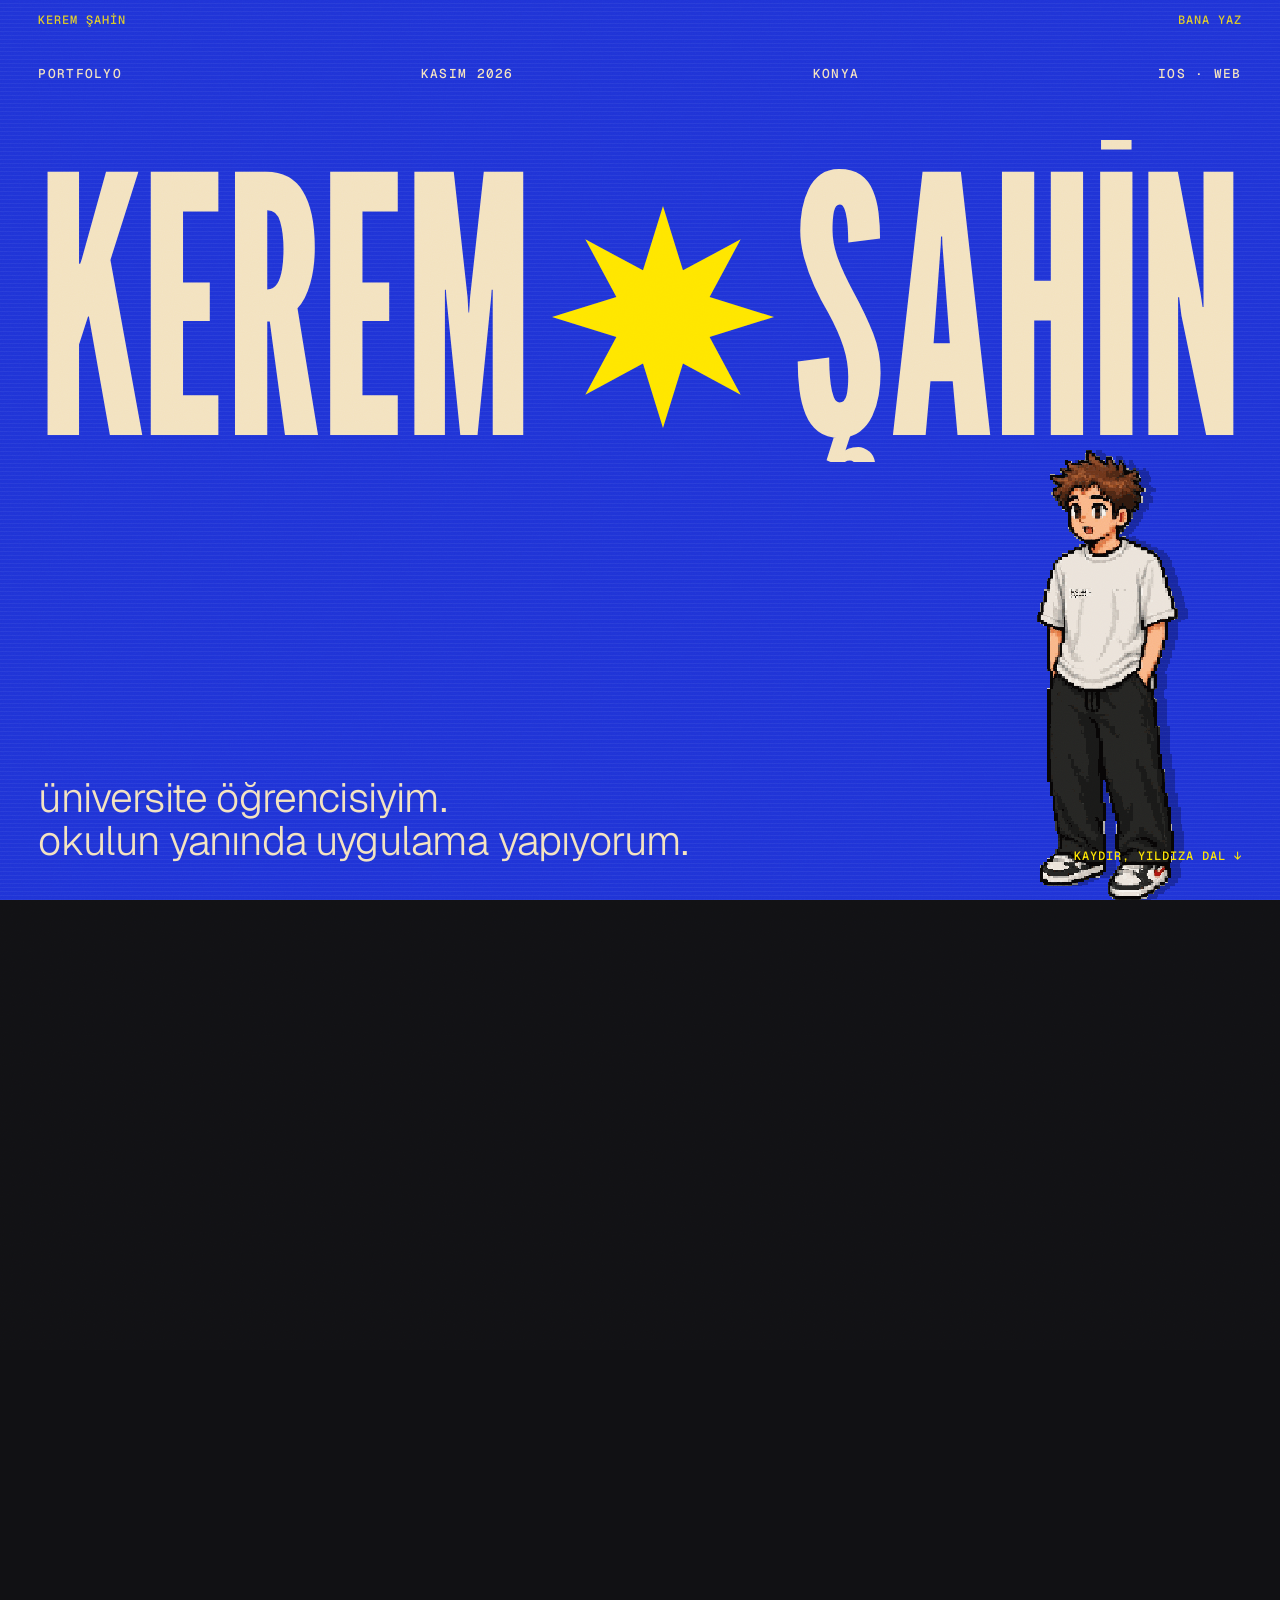
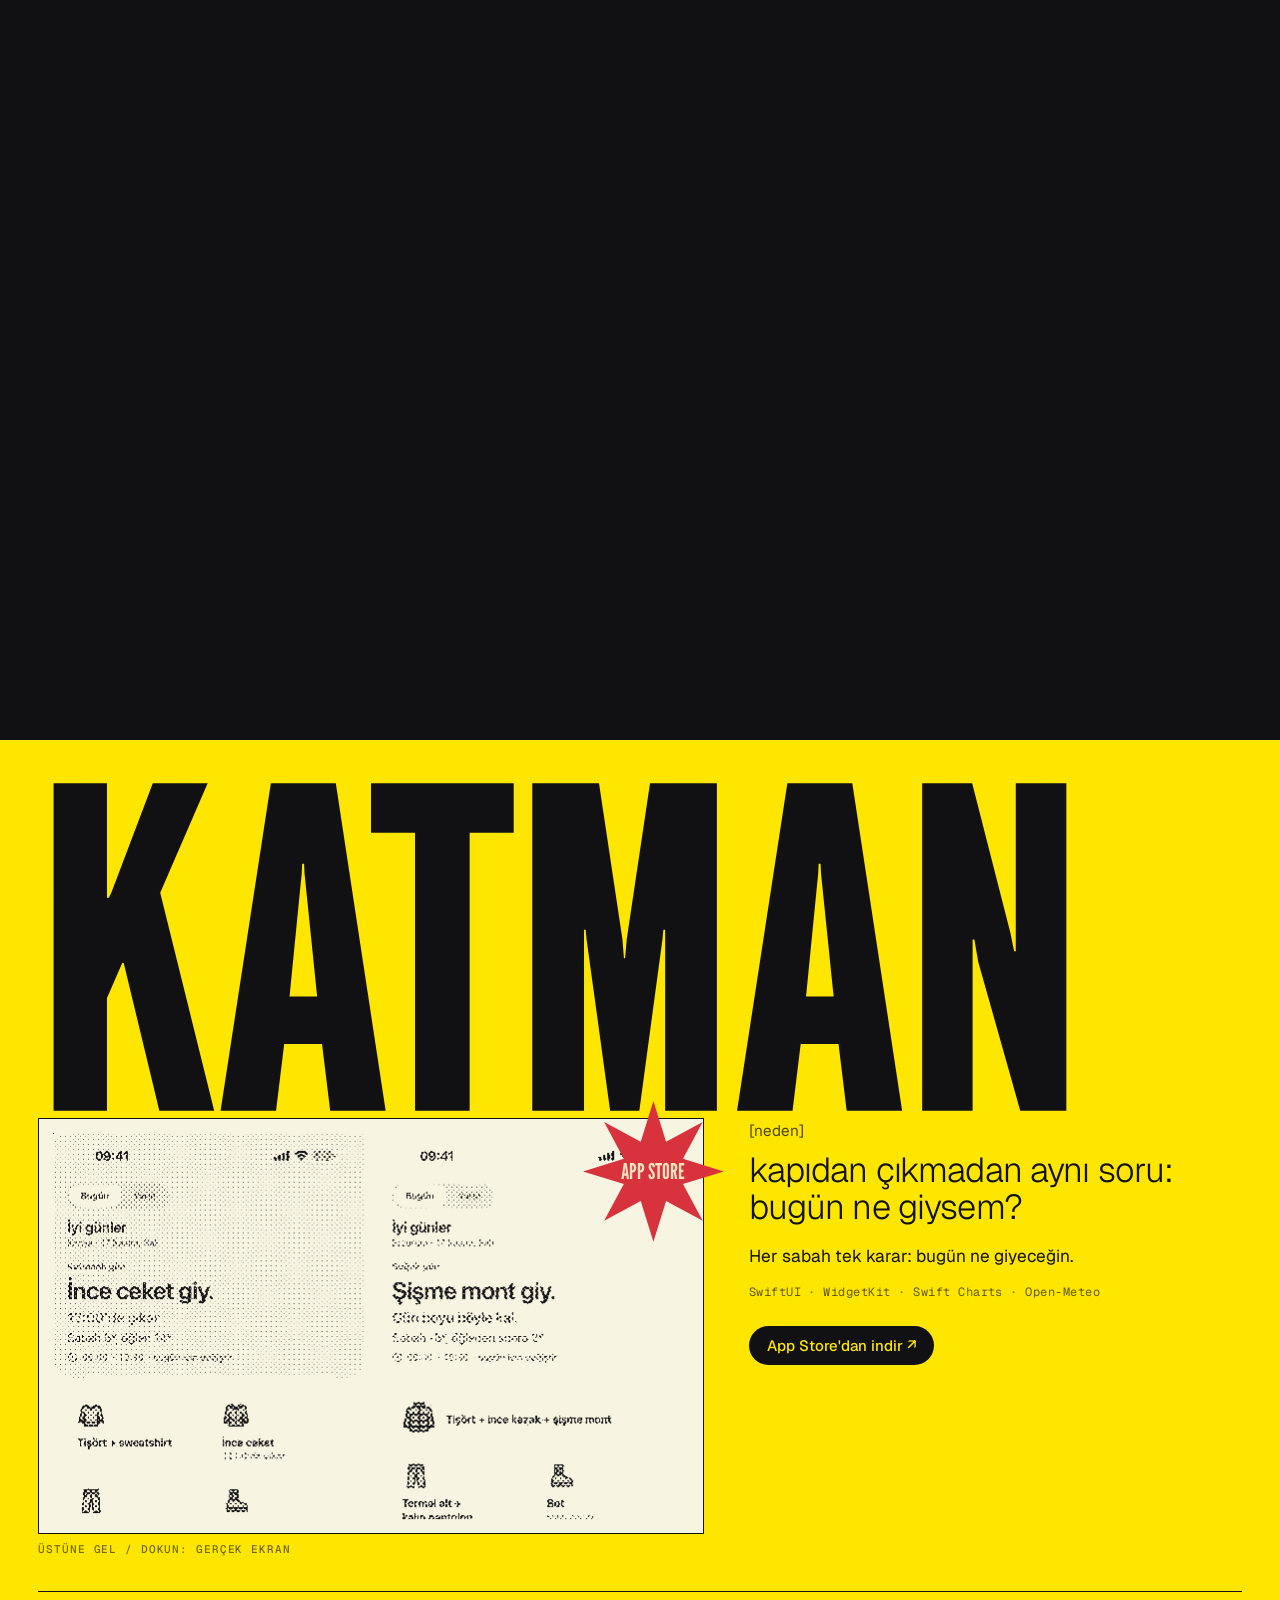
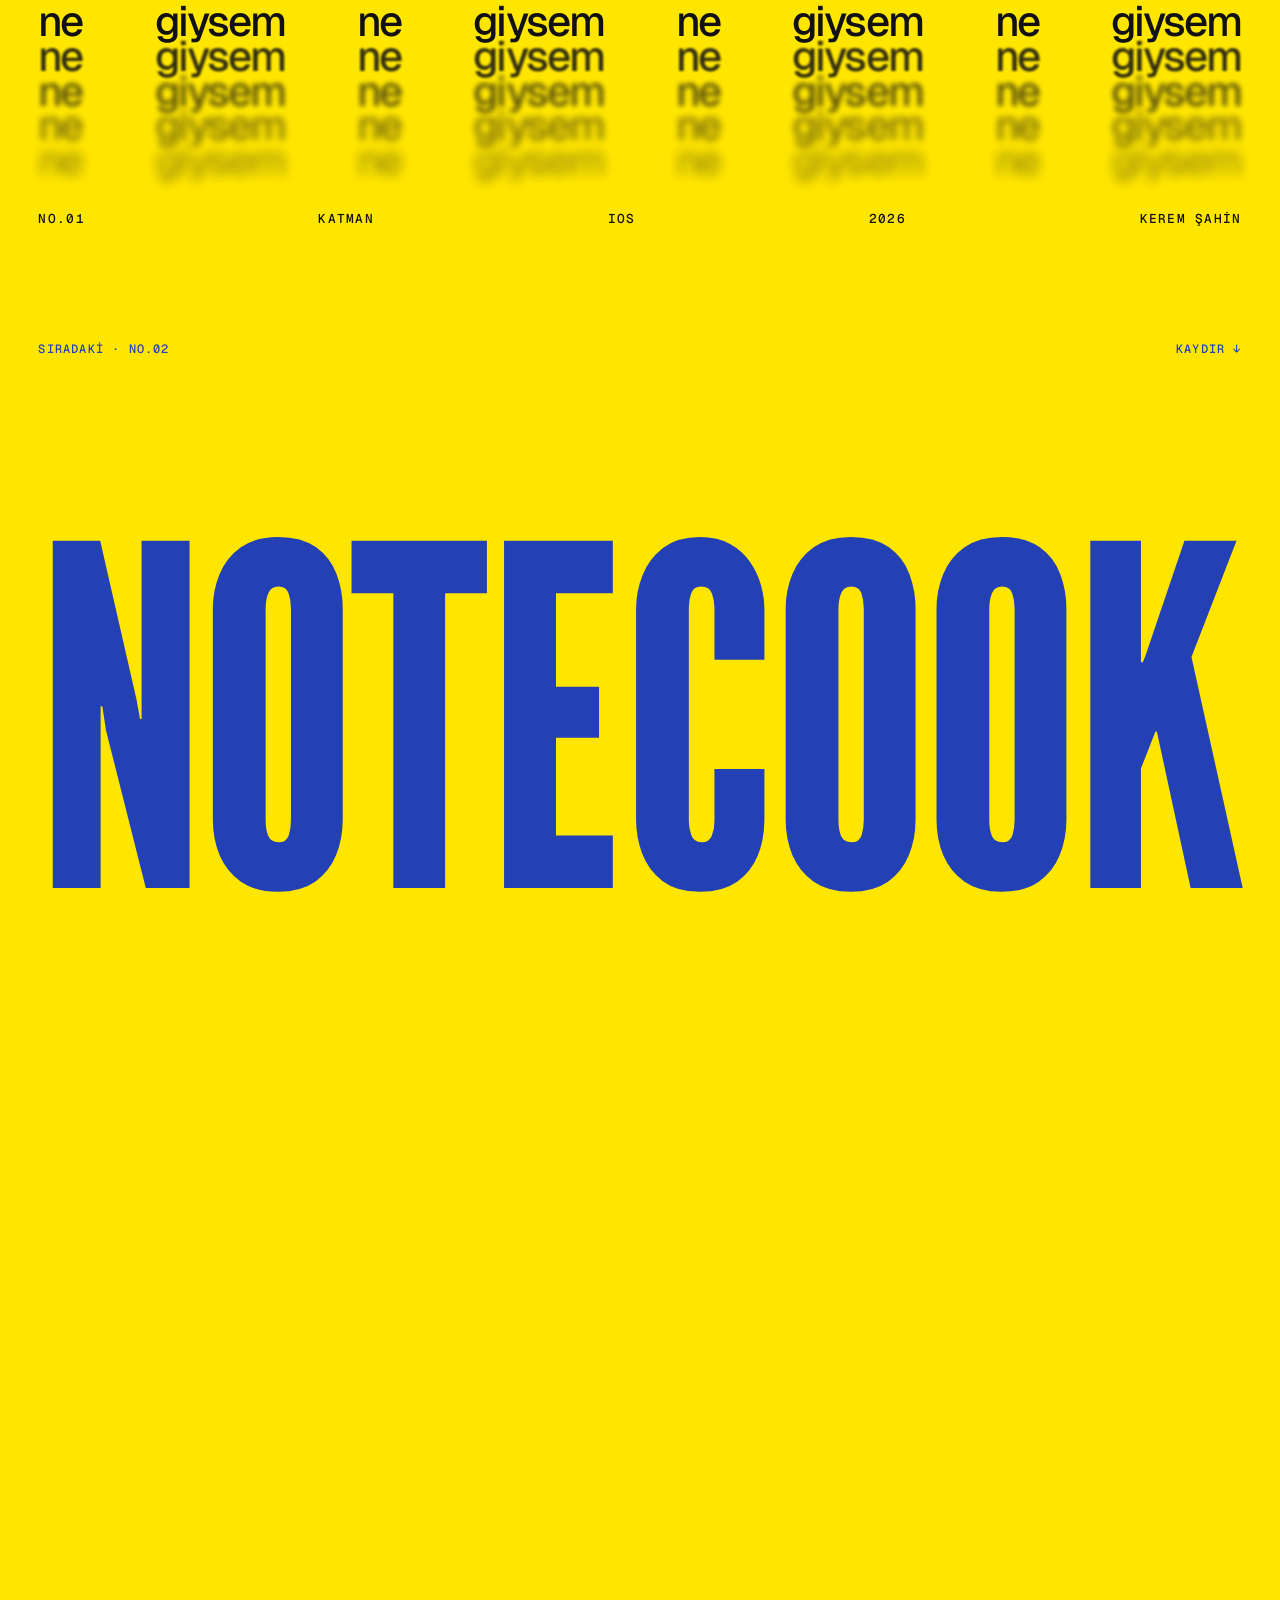
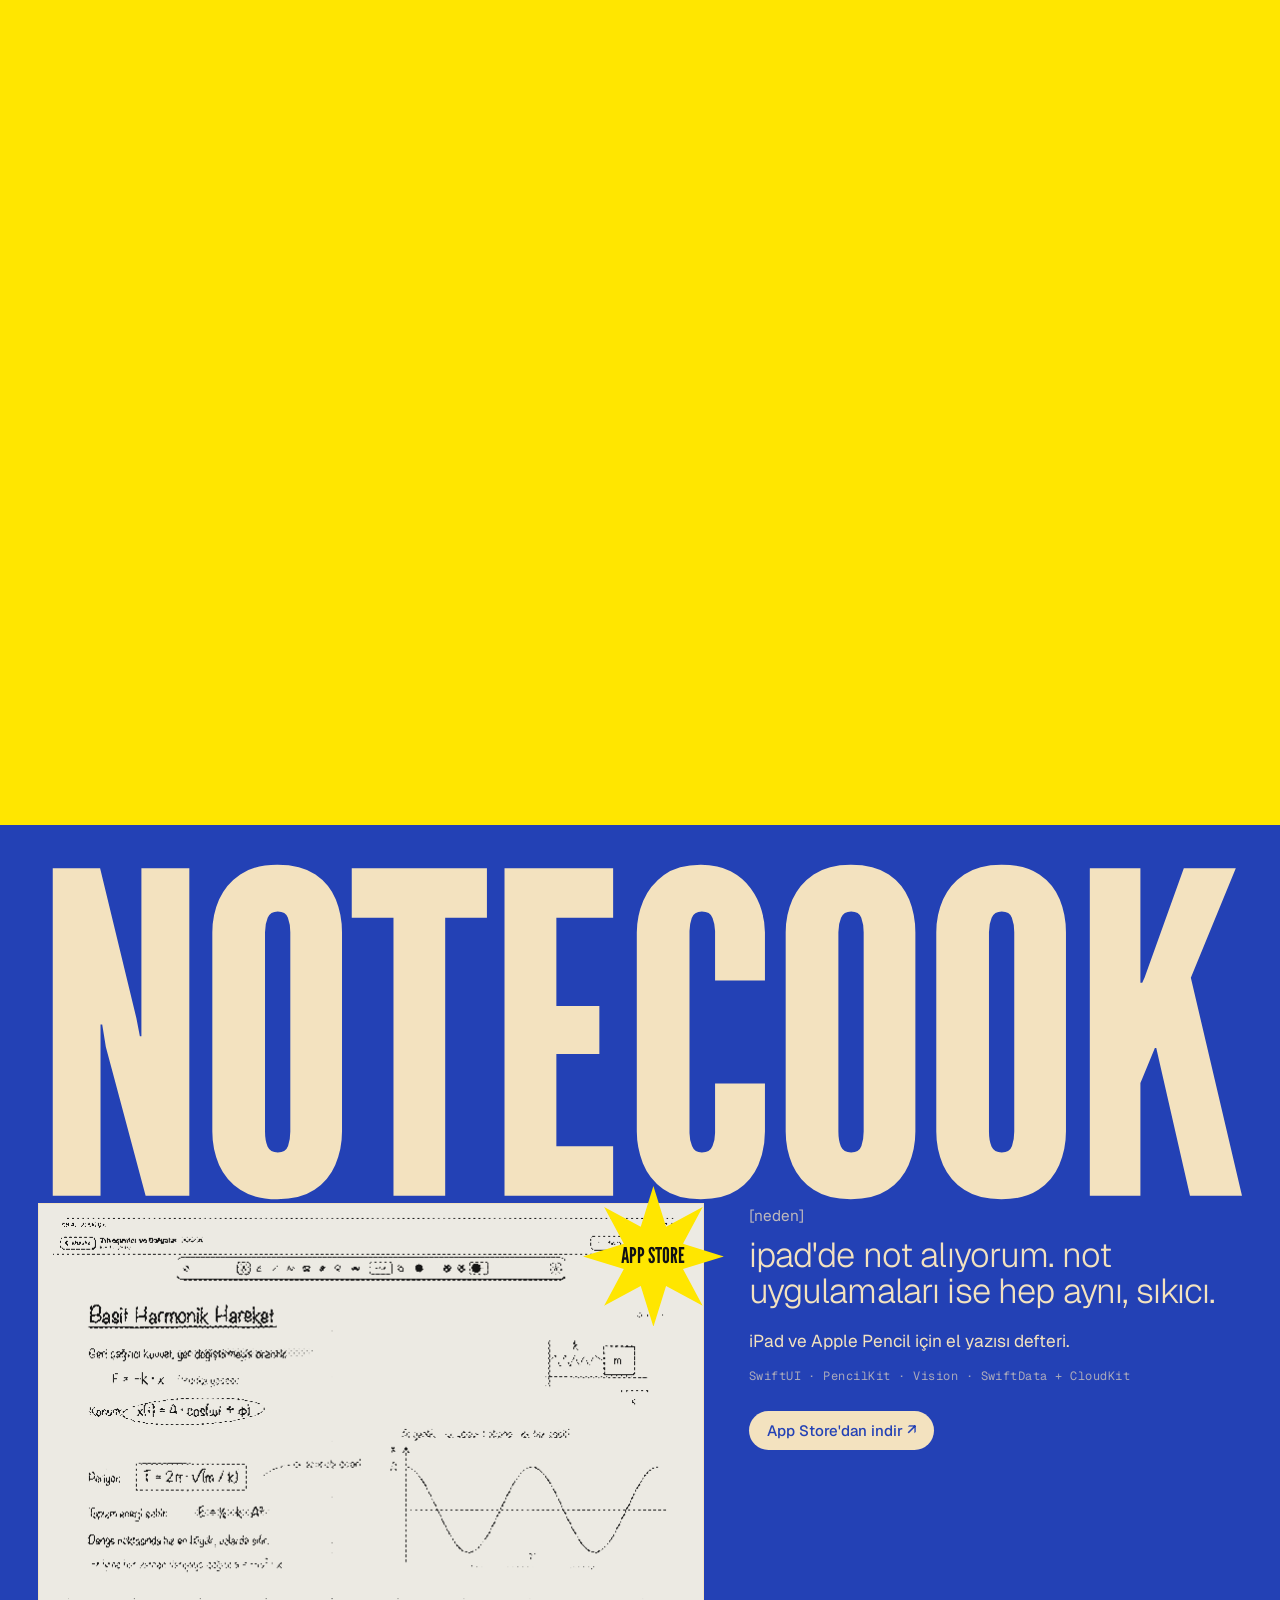
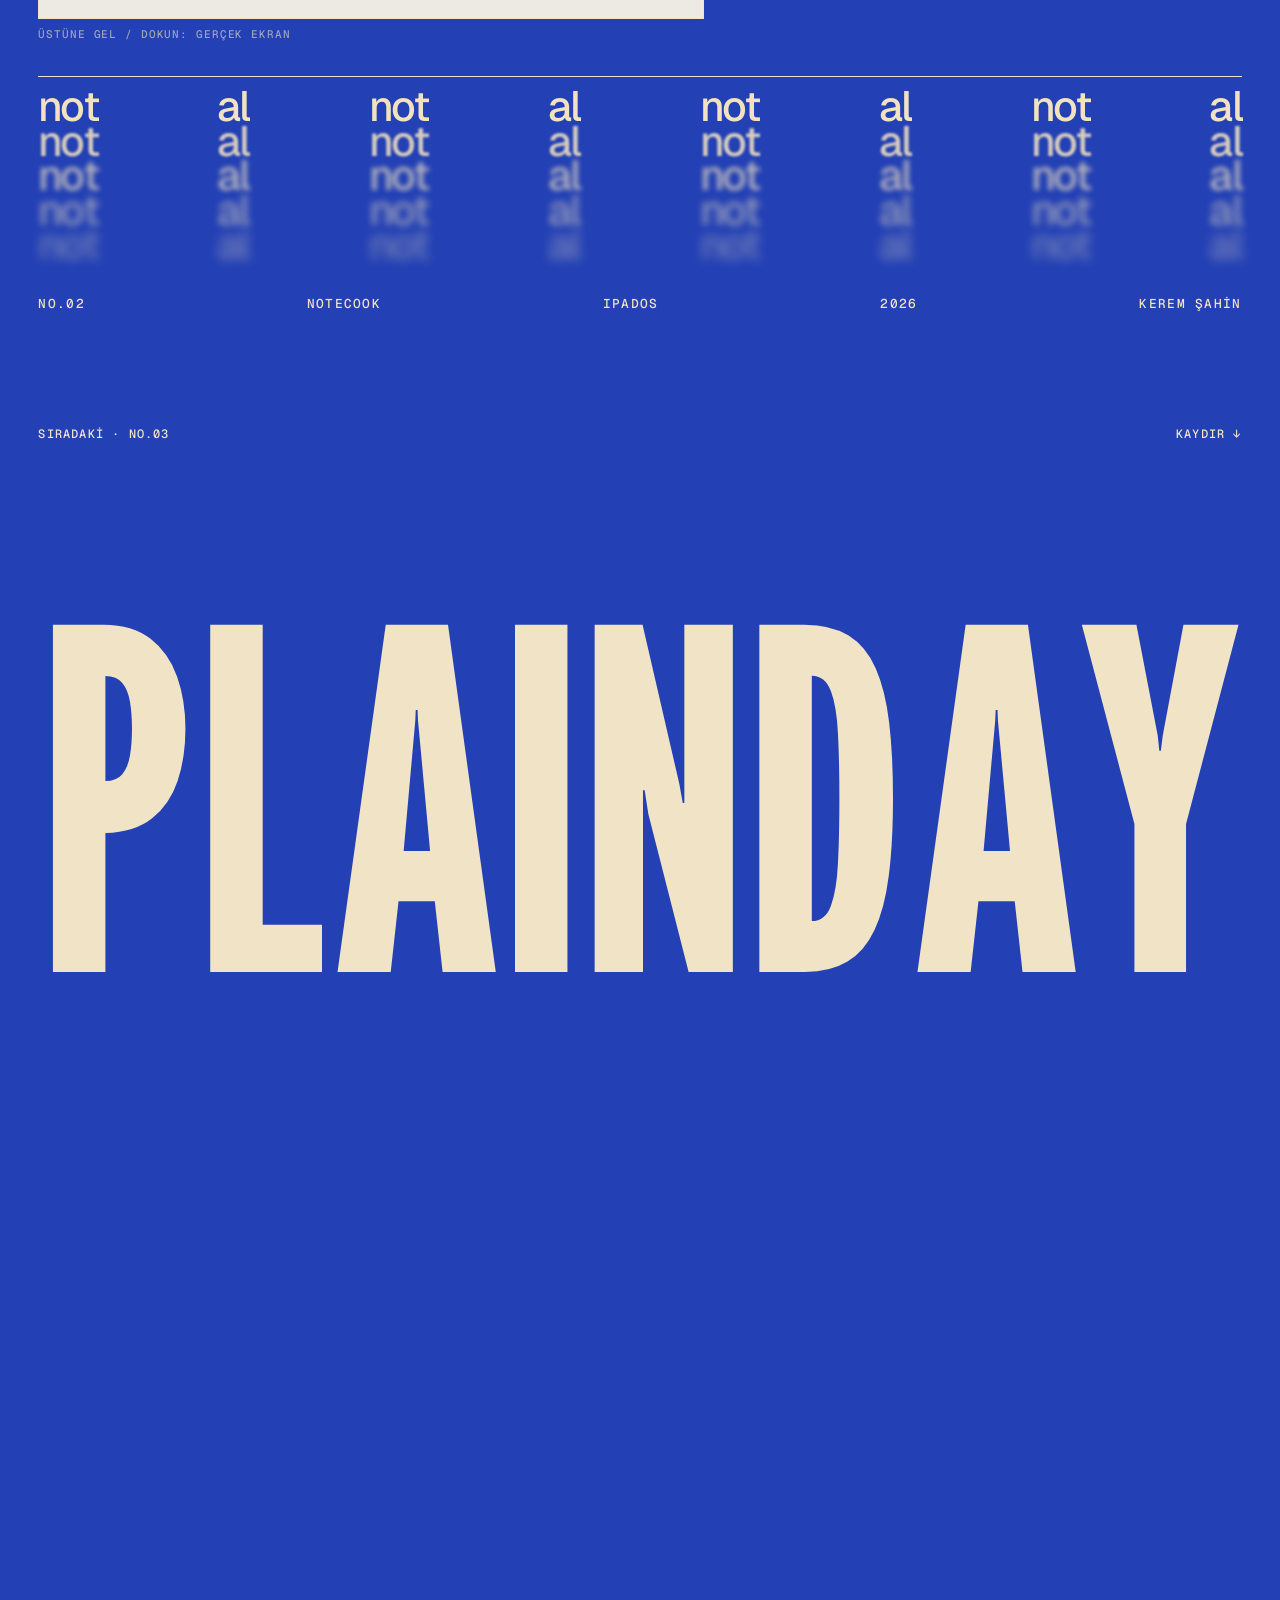
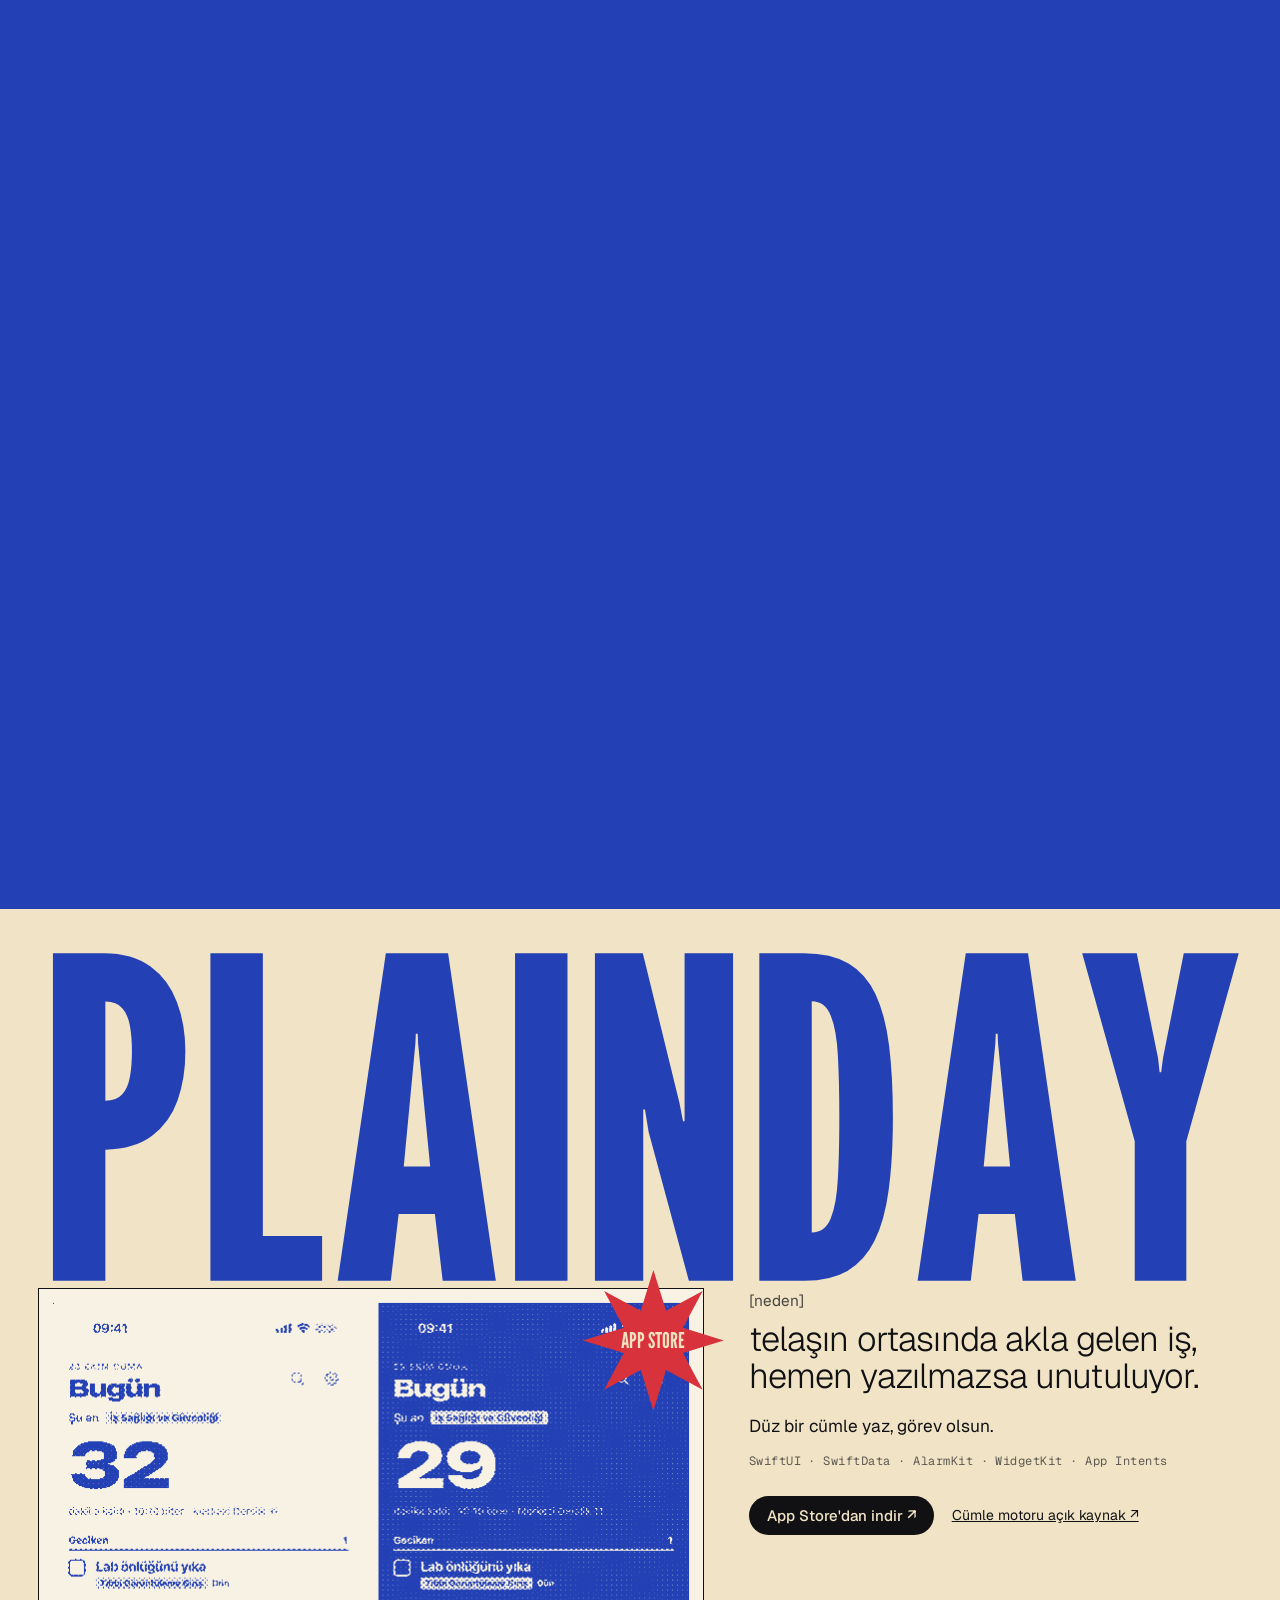
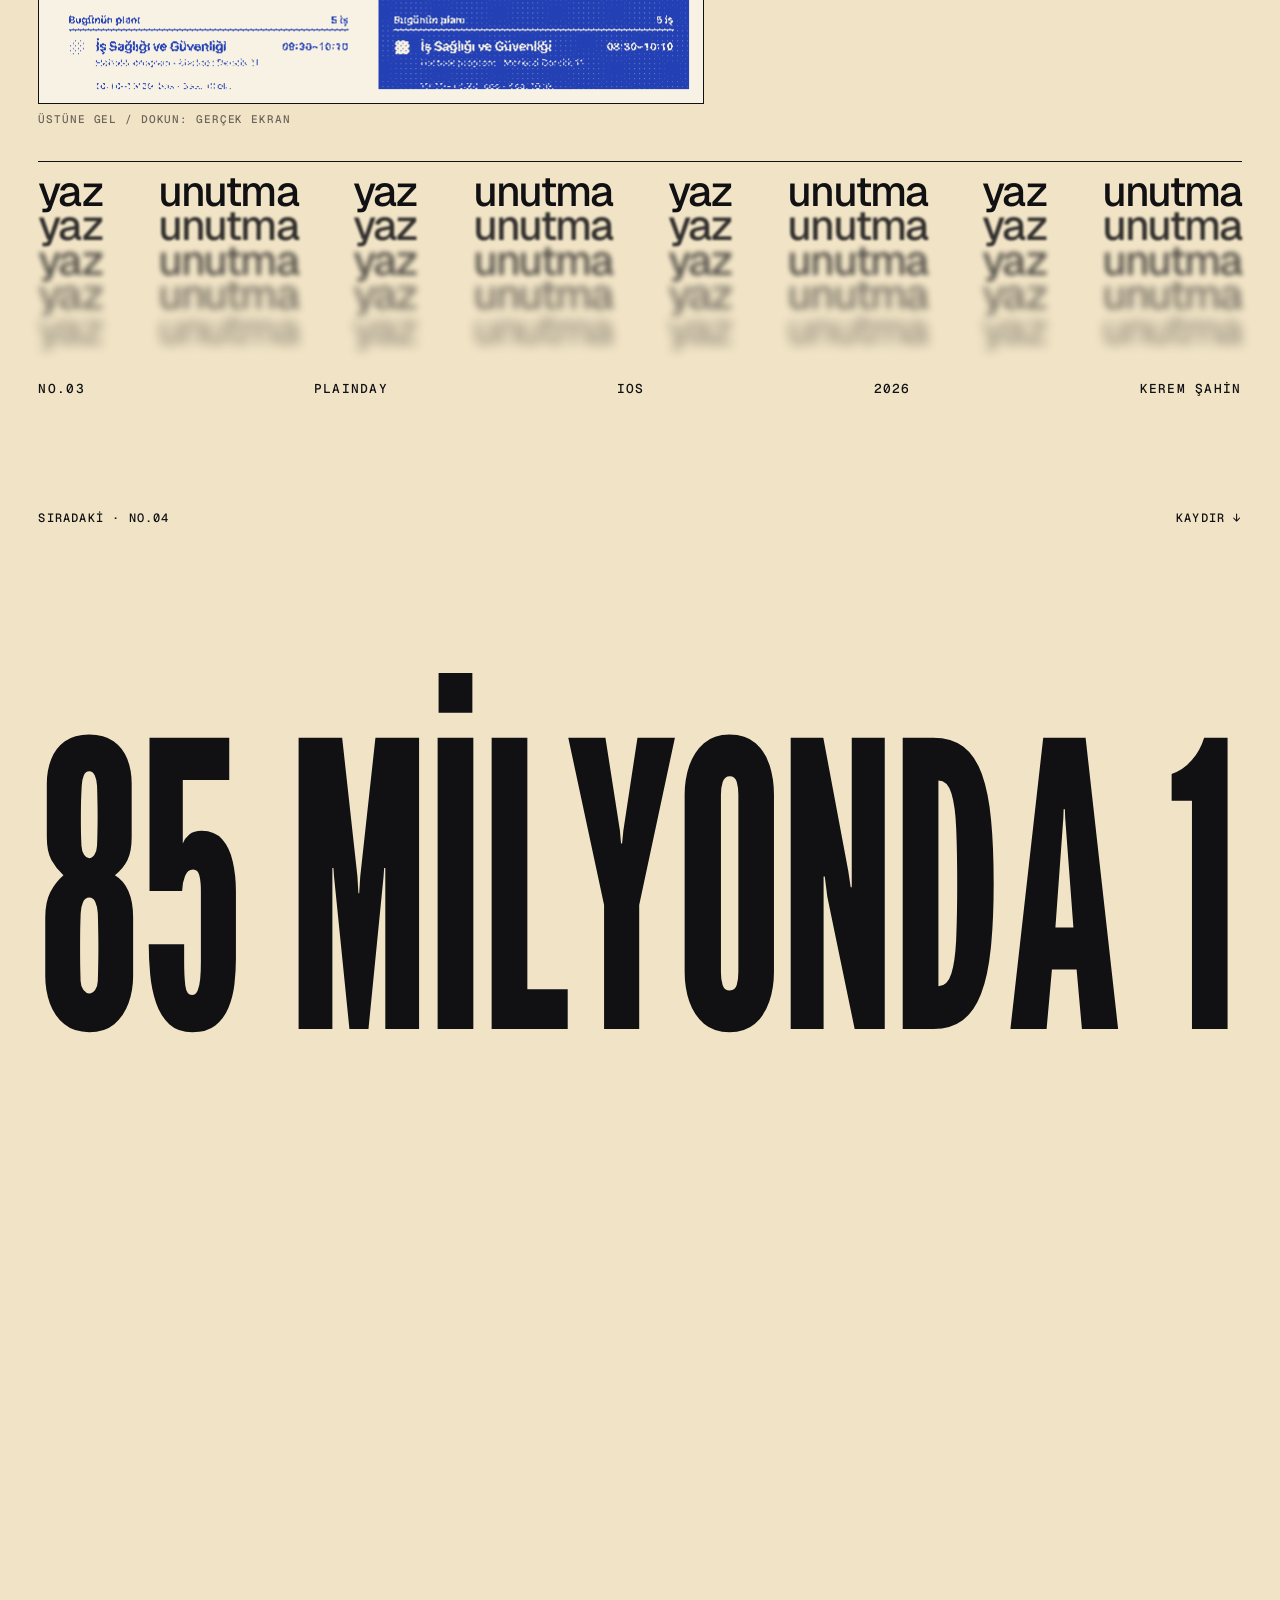
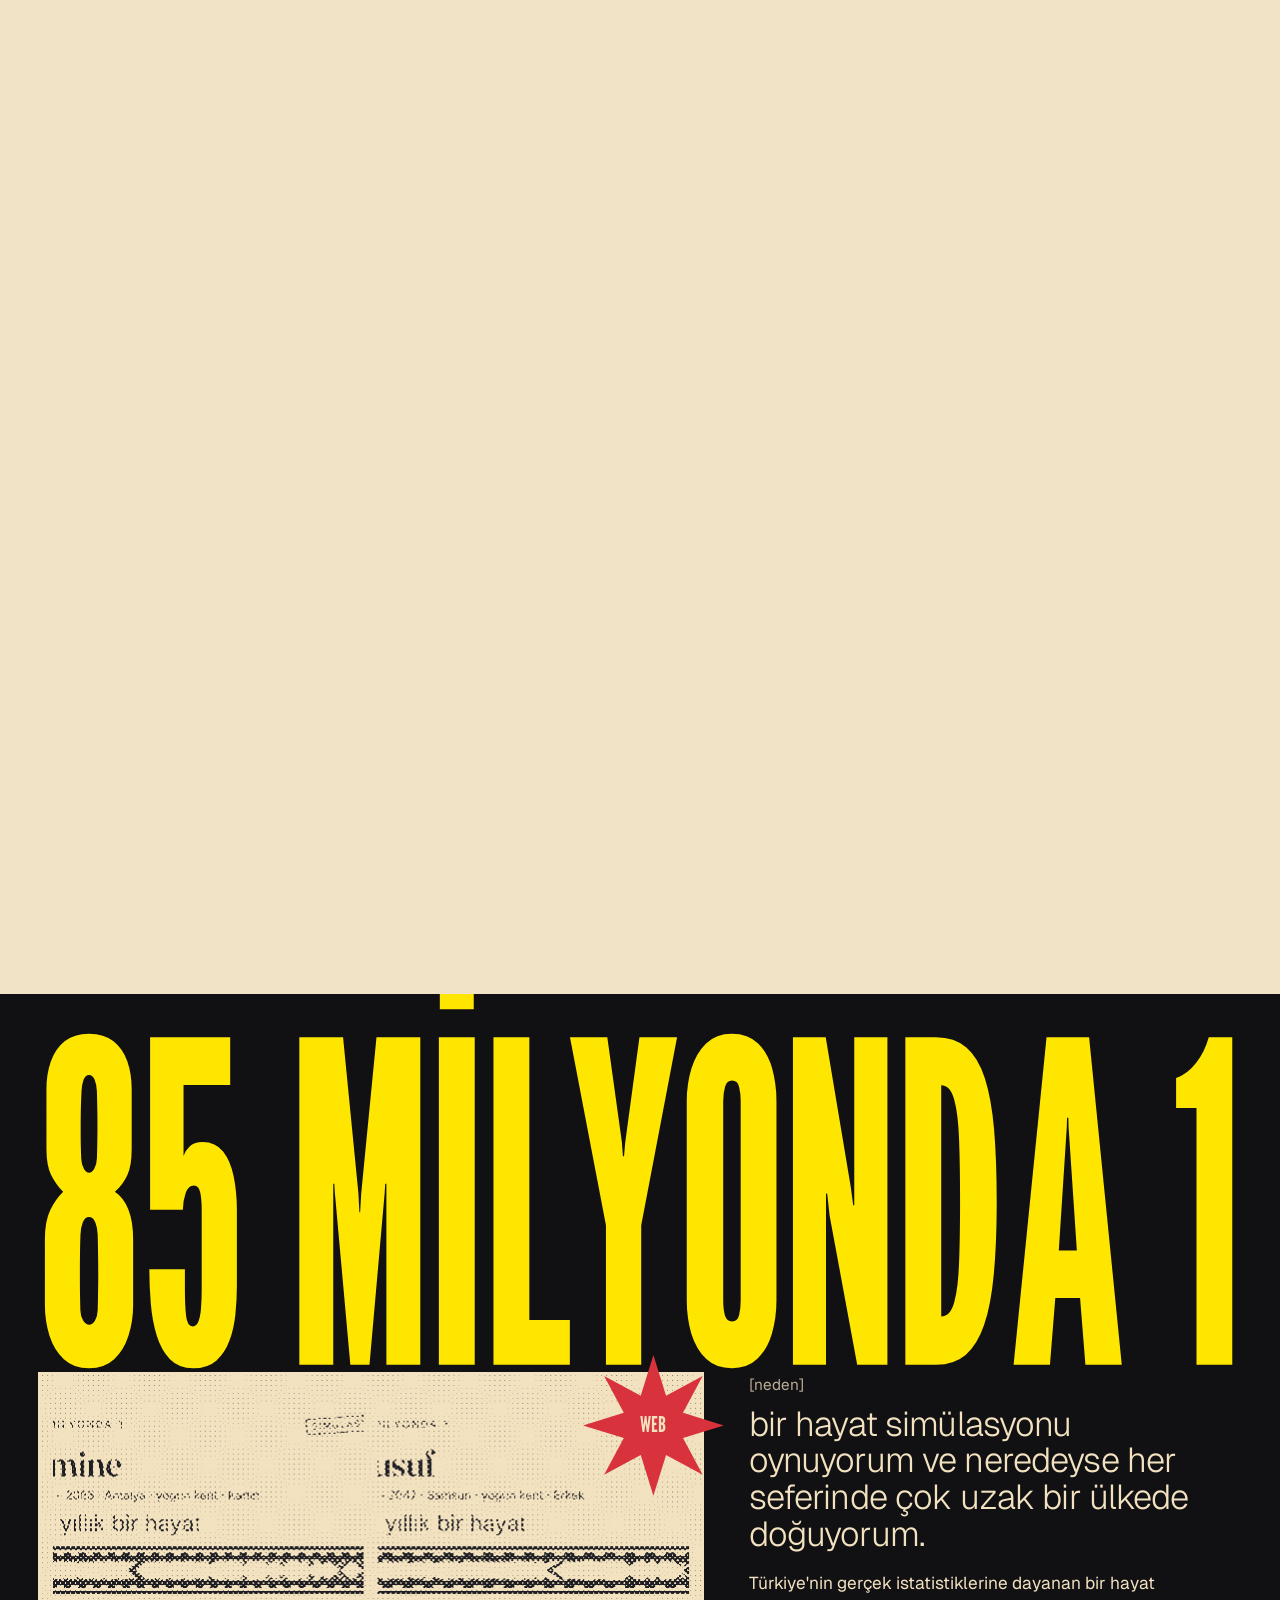
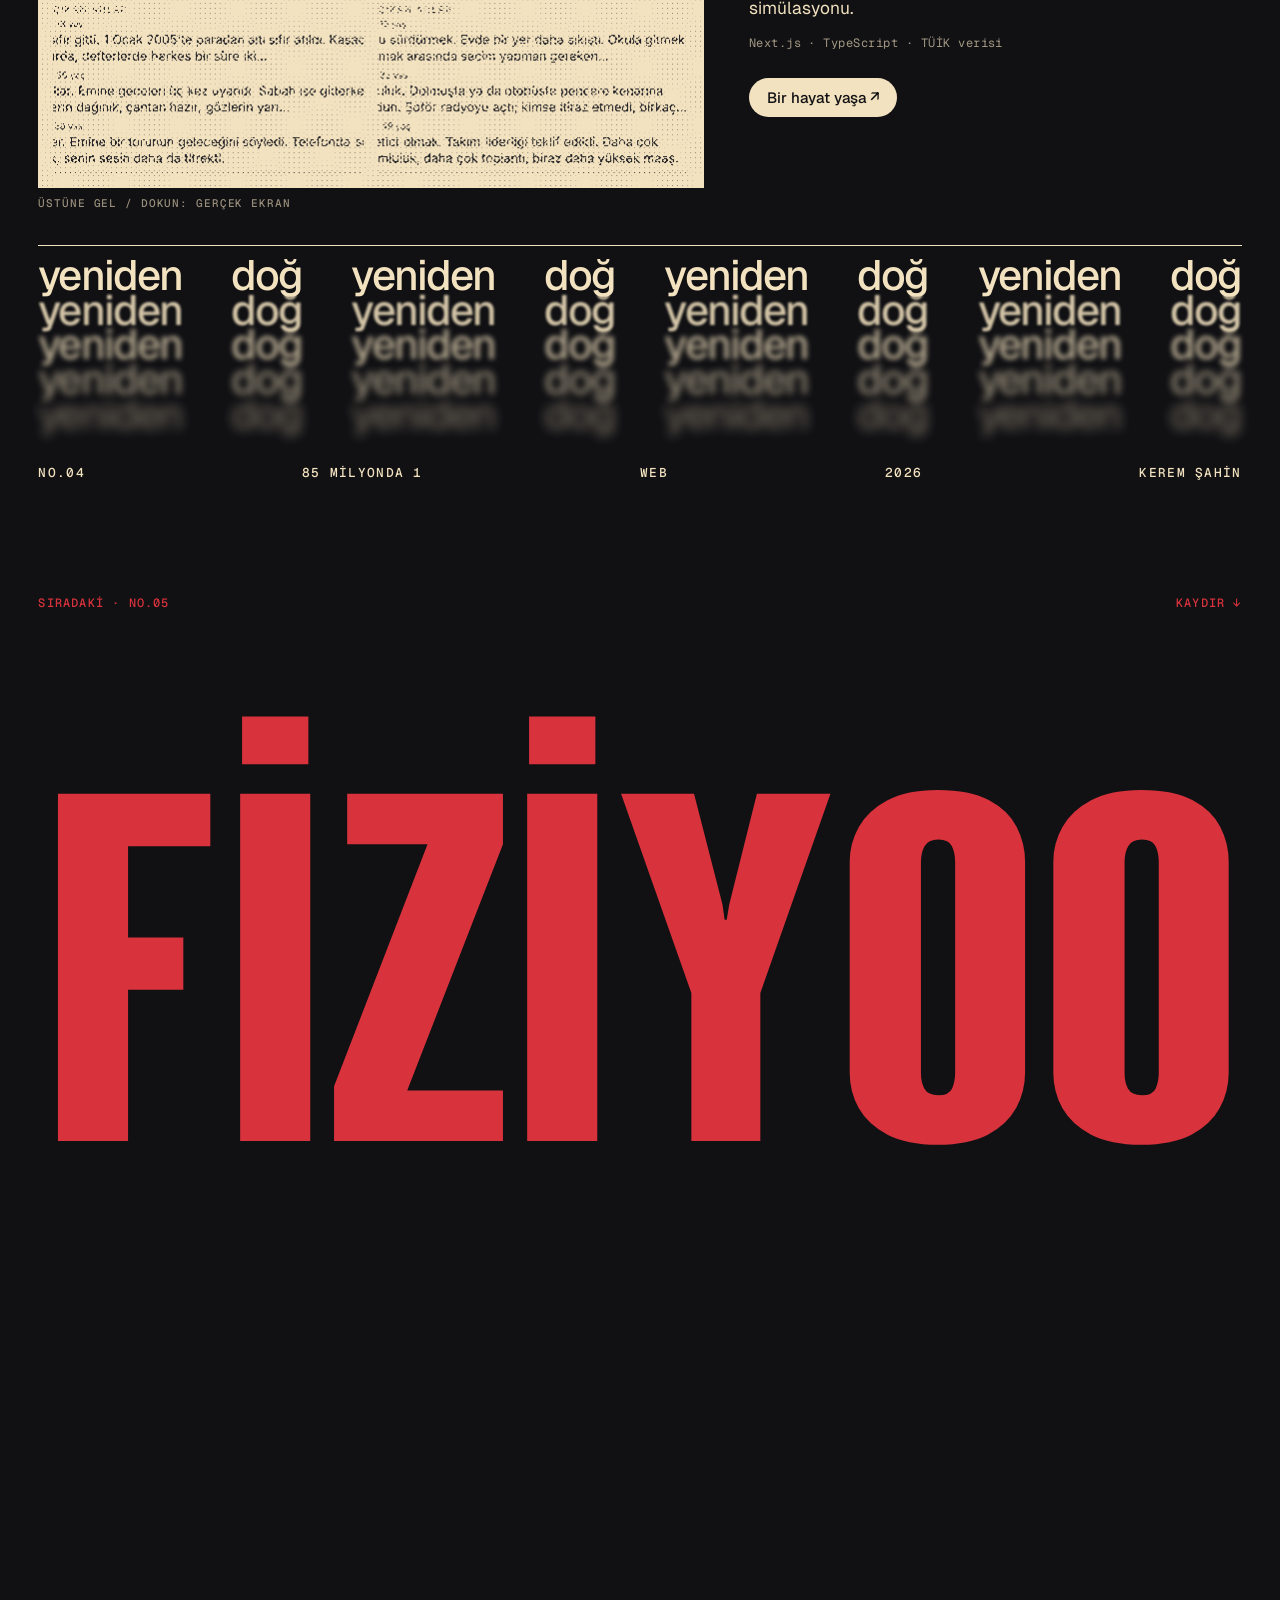
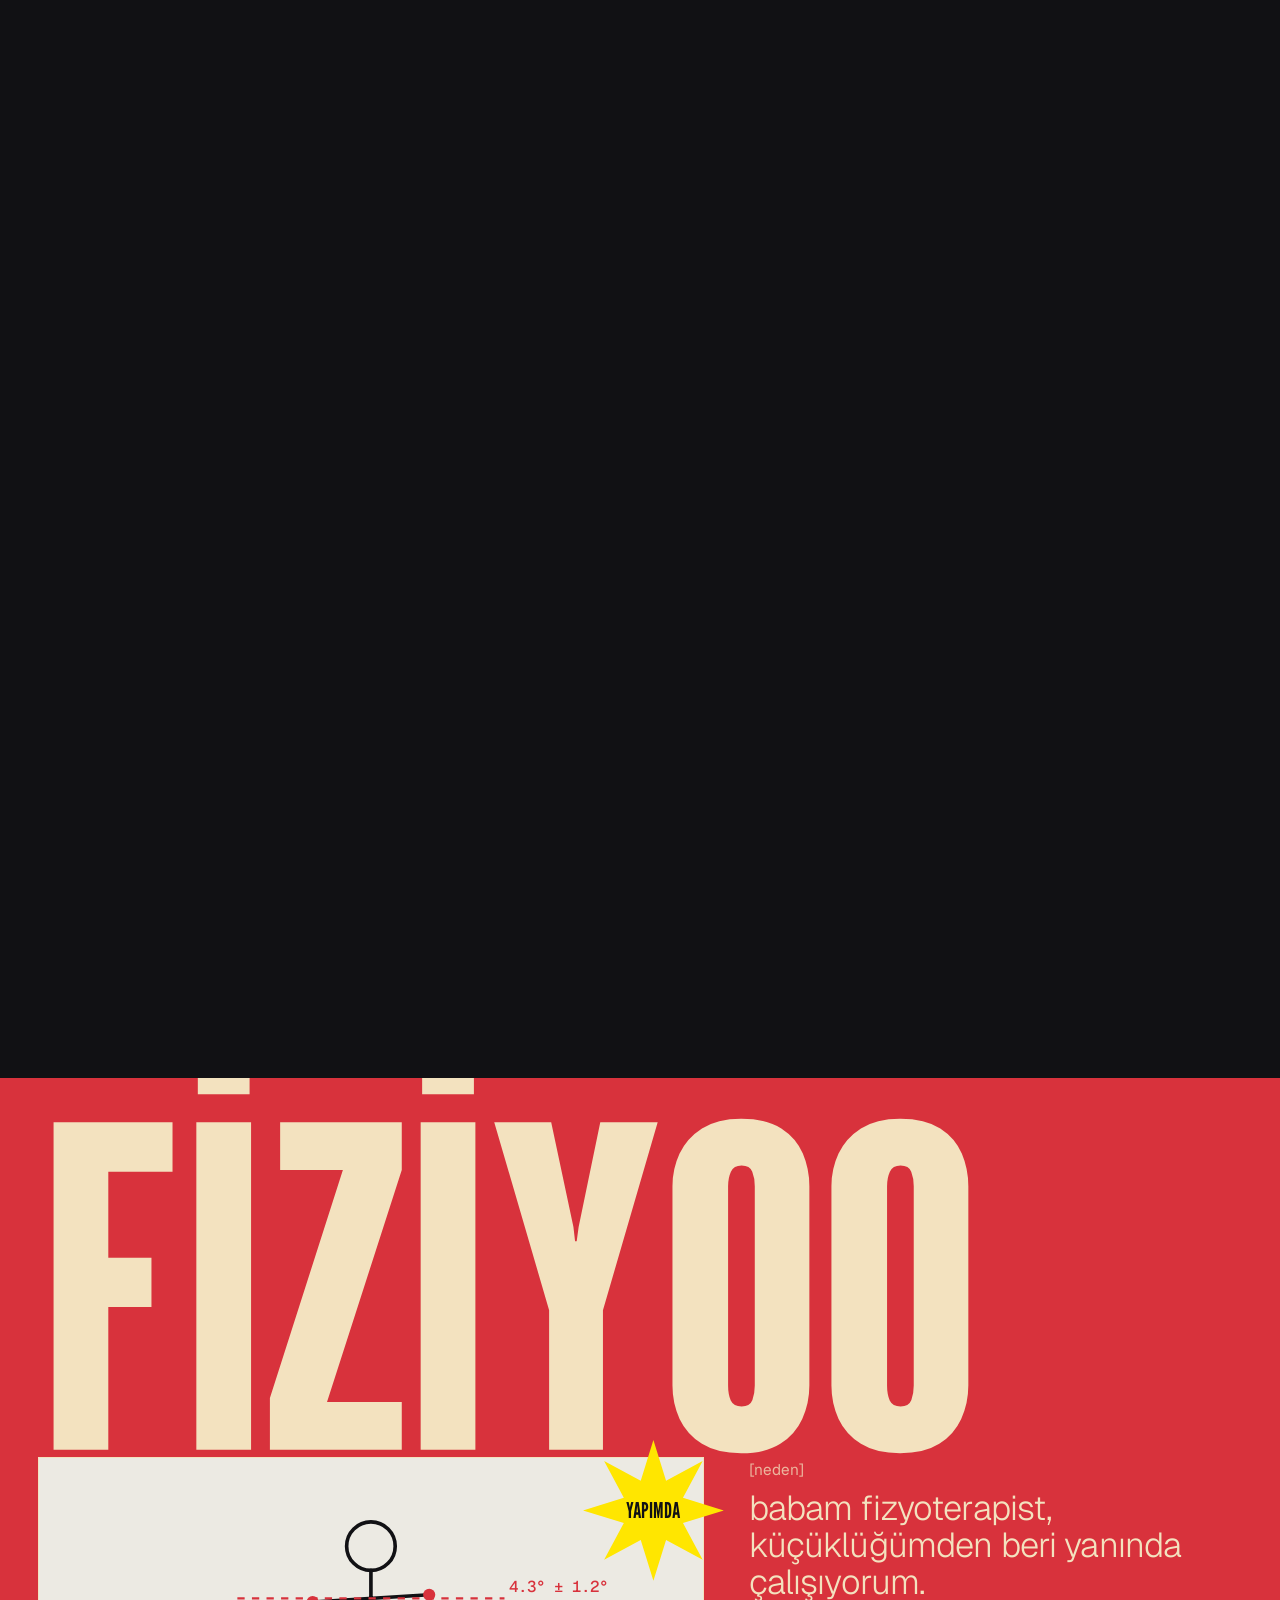
==== commit f49a6619: "Yeni portfolyo: afişler, harfin içinden geç Eski piksel gün sitesi ve /deneme/ kaldırıldı; /afis/ de" ====
--- a/index.html
+++ b/index.html
@@ -1,5 +1,5 @@
 <!doctype html>
-<html lang="tr" data-open="false" class="no-js">
+<html lang="tr">
 <head>
 <meta charset="utf-8">
 <meta name="viewport" content="width=device-width, initial-scale=1, viewport-fit=cover">
@@ -12,264 +12,66 @@
 <meta property="og:image" content="https://kerem-sahin.github.io/assets/og-card.png">
 <meta property="og:image:width" content="1200">
 <meta property="og:image:height" content="630">
-<meta property="og:image:alt" content="Piksel bir günde lambanın yanında duran Kerem'in avatarı">
+<meta property="og:image:alt" content="Mavi zemin üzerinde krem renkli KEREM ŞAHİN yazısı, ortada sarı yıldız">
 <meta name="twitter:card" content="summary_large_image">
-<meta name="theme-color" content="#EEE9DF">
-<link rel="icon" type="image/png" href="assets/icons/favicon.png">
+<meta name="theme-color" content="#1F33D6">
+<link rel="icon" type="image/png" href="assets/favicon.png">
 <link rel="preconnect" href="https://fonts.googleapis.com">
 <link rel="preconnect" href="https://fonts.gstatic.com" crossorigin>
-<link rel="stylesheet" href="https://fonts.googleapis.com/css2?family=Geist:wght@400;500;600&family=Geist+Mono:wght@400;500&display=swap">
-<script>document.documentElement.classList.replace("no-js", "js");</script>
-<link rel="stylesheet" href="style.css?v=px29">
+<link rel="stylesheet" href="https://fonts.googleapis.com/css2?family=League+Gothic:wdth@75..100&family=Geist:wght@300;400;500&family=Geist+Mono:wght@400;500&display=swap">
+<link rel="stylesheet" href="style.css">
+<link rel="stylesheet" href="harf.css">
 </head>
 <body>
 
-<canvas id="sky" aria-hidden="true"></canvas>
-
-<header class="nav">
-  <a href="#opening" class="brand">Kerem Şahin</a>
-  <span class="hud" id="hud" aria-hidden="true">06:15 · ŞAFAK</span>
-  <a class="jump" href="#uygulamalar" data-tr="Uygulamalar ↓" data-en="Apps ↓">Uygulamalar ↓</a>
-  <button id="lang" class="lang" type="button" aria-label="Switch to English">EN</button>
+<header class="bar" aria-label="Üst menü">
+  <a href="#top">Kerem Şahin</a>
+  <a href="#yaz">Bana yaz</a>
 </header>
 
 <main>
-  <!-- 06:15 · Şafak: a small window onto the day, my name right under it; scrolling opens it. -->
-  <section class="opening" id="opening" data-mins="375" data-anchor="top">
-    <div class="opening-stage">
-      <div class="win-frame" aria-hidden="true"></div>
-      <div class="opening-caption">
-        <h1>Kerem Şahin</h1>
-        <p class="lead" data-tr="Üniversite öğrencisiyim. Okulun yanında iOS uygulamaları ve web projeleri yapıyorum." data-en="University student. I build iOS apps and web projects alongside school.">Üniversite öğrencisiyim. Okulun yanında iOS uygulamaları ve web projeleri yapıyorum.</p>
-        <ul class="counts">
-          <li><i class="dot live"></i><span data-tr="5 uygulama App Store'da" data-en="5 apps on the App Store">5 uygulama App Store'da</span></li>
-          <li><i class="dot web"></i><span data-tr="1 web projesi" data-en="1 web project">1 web projesi</span></li>
-          <li><i class="dot dev"></i><span data-tr="1 yapımda" data-en="1 in development">1 yapımda</span></li>
-          <li><i class="dot oss"></i><span data-tr="1 açık kaynak" data-en="1 open source">1 açık kaynak</span></li>
-        </ul>
-        <p class="scroll-hint" data-tr="Kaydır" data-en="Scroll">Kaydır</p>
+  <!-- Kapak: kaydırınca sarı yıldızın içine dalınır -->
+  <section class="dive cover-dive" id="top">
+    <div class="stage cover crt">
+      <div class="meta-row fade-out">
+        <span>Portfolyo</span><span>Kasım 2026</span><span>Konya</span><span class="hide-s" lang="en">iOS · Web</span>
       </div>
-      <div class="dawn">
-        <div class="dawn-copy">
-          <p class="dawn-line" data-tr="Gündüz okul." data-en="School by day.">Gündüz okul.</p>
-        </div>
+      <div class="zoom">
+        <h1 class="cover-name" data-cap="36">
+          <span class="fit line wide-only"><span>KEREM<svg class="star inline-star spin aim" viewBox="-50 -50 100 100" aria-hidden="true"><polygon points="0,-50 9,-21 35,-35 21,-9 50,0 21,9 35,35 9,21 0,50 -9,21 -35,35 -21,9 -50,0 -21,-9 -35,-35 -9,-21"/></svg>ŞAHİN</span></span>
+          <span class="fit line narrow-only"><span>KEREM</span></span>
+          <span class="fit line narrow-only"><span>ŞAHİN</span></span>
+        </h1>
+        <svg class="star cover-star spin narrow-only aim" viewBox="-50 -50 100 100" aria-hidden="true"><polygon points="0,-50 9,-21 35,-35 21,-9 50,0 21,9 35,35 9,21 0,50 -9,21 -35,35 -21,9 -50,0 -21,-9 -35,-35 -9,-21"/></svg>
       </div>
+      <img class="cover-avatar" src="assets/avatar-full.png" alt="Kerem'in piksel avatarı" width="100" height="320">
+      <div class="cover-foot fade-out">
+        <p class="say">üniversite öğrencisiyim.<br>okulun yanında uygulama yapıyorum.</p>
+        <p class="scroll-cue">kaydır, yıldıza dal ↓</p>
+      </div>
+      <div class="fill" style="--to: var(--yellow)"></div>
     </div>
   </section>
 
-  <!-- Gösteri: gün yazısız akar; güneş geçer, hava kararır, sokak lambası yanar. -->
-  <section class="gun" aria-hidden="true"></section>
+  <div id="chain"></div>
 
-  <!-- Doruk: gece, karakter lambanın altında. Cümlenin ikinci yarısı. -->
-  <section class="climax" id="gece" data-mins="1250">
-    <div class="climax-text rise">
-      <h2 data-tr="Gece uygulamalar." data-en="Apps by night.">Gece uygulamalar.</h2>
-      <p data-tr="Okuldan sonra, akşamları yaptıklarım." data-en="What I built after school, in the evenings.">Okuldan sonra, akşamları yaptıklarım.</p>
+  <!-- Son durak: ünlemin içinden siyaha düşülür -->
+  <section class="finale" id="yaz">
+    <p class="tag">[iletişim]</p>
+    <p class="say contact-reveal reveal">bir uygulama, proje ya da yarışma için yazabilirsin.</p>
+    <a class="mail contact-reveal reveal" href="mailto:subatcontact@gmail.com">subatcontact@gmail.com</a>
+    <p class="links" lang="en"><a href="https://github.com/kerem-sahin" target="_blank" rel="noopener">GitHub ↗</a><a href="https://apps.apple.com/tr/developer/id1896448188" target="_blank" rel="noopener">App Store ↗</a></p>
+    <div class="how-note">
+      <p class="tag">[nasıl çalışıyorum]</p>
+      <p>yapay zekâyı sihirli bir kutu gibi değil, yönettiğim bir ekip gibi kullanıyorum. ne yapılacağına ben karar veriyorum, sonucu ben kontrol ediyorum. commit'lerimde claude'un ortak yazar olarak görünmesi bilinçli.</p>
     </div>
-  </section>
-
-  <!-- Vitrin: her uygulama aynı kalıpta; çizim, ad, neden, ne yapar, bağlantı. -->
-  <section class="apps" id="uygulamalar">
-    <div class="apps-grid">
-      <article class="app rise" id="katman">
-        <div class="app-art"><canvas data-vig="katman" width="128" height="72" aria-hidden="true"></canvas></div>
-        <div class="app-body">
-          <h2>Katman</h2>
-          <p class="app-why" data-tr="Kapıdan çıkmadan aynı soru: bugün ne giysem?" data-en="Before heading out, the same question: what do I wear today?">Kapıdan çıkmadan aynı soru: bugün ne giysem?</p>
-          <p class="app-say" data-tr="Her sabah tek karar: bugün ne giyeceğin." data-en="One decision every morning: what to wear today.">Her sabah tek karar: bugün ne giyeceğin.</p>
-          <p class="app-foot"><a class="app-link" href="https://apps.apple.com/tr/app/katman-bug%C3%BCn-ne-giysem/id6835842857" target="_blank" rel="noopener" data-tr="App Store'dan indir ↗" data-en="Get it on the App Store ↗">App Store'dan indir ↗</a><span class="app-plat" data-tr="iOS" data-en="iOS">iOS</span></p>
-          <div class="app-more" id="d-katman">
-          <details class="detail-more">
-        <summary><span data-tr="Ekranlar ve ayrıntı" data-en="Screens and details">Ekranlar ve ayrıntı</span></summary>
-        <div class="detail-body">
-          <div class="detail-text">
-          <p class="lede" data-tr="Dışarıda olacağın saatlerin havasına bakıyor ve tek cümle söylüyor. Akşam üşüyüp üşümediğini söyledikçe ne kadar üşüdüğünü öğreniyor. Hesap yok, her şey telefonunda kalıyor." data-en="It reads the forecast for the hours you're outside and gives you one sentence. Each evening you say whether you were cold, and it learns how cold you feel. No account; everything stays on your phone.">Dışarıda olacağın saatlerin havasına bakıyor ve tek cümle söylüyor. Akşam üşüyüp üşümediğini söyledikçe ne kadar üşüdüğünü öğreniyor. Hesap yok, her şey telefonunda kalıyor.</p>
-          <p class="origin" data-tr="Sabahları havaya bakıp ne giyeceğime karar veremediğim için yaptım." data-en="I made it because I could never decide what to wear for the weather in the morning.">Sabahları havaya bakıp ne giyeceğime karar veremediğim için yaptım.</p>
-          <div class="decision">
-      <span class="d-main" data-tr="İnce ceket giy." data-en="Wear a light jacket.">İnce ceket giy.</span>
-      <span class="d-off" data-tr="12:00'de çıkar" data-en="take it off at 12:00">12:00'de çıkar</span>
-      <span class="d-meta" data-tr="Konya · sabah 5°, öğlen 14°" data-en="Konya · 5° in the morning, 14° at noon">Konya · sabah 5°, öğlen 14°</span>
-      </div>
-          <p class="stack">SwiftUI · WidgetKit · Swift Charts · Open-Meteo</p>
-          </div>
-          <div class="shots"><img class="phone" src="assets/shots/katman-1.jpg" alt="Katman: günün kararı" data-alt-tr="Katman: günün kararı" data-alt-en="Katman: today's decision" width="560" height="1218" loading="lazy" decoding="async"><img class="phone" src="assets/shots/katman-2.jpg" alt="Katman: saat saat hava" data-alt-tr="Katman: saat saat hava" data-alt-en="Katman: the weather hour by hour" width="560" height="1218" loading="lazy" decoding="async"><img class="phone" src="assets/shots/katman-3.jpg" alt="Katman: akşam sorusu" data-alt-tr="Katman: akşam sorusu" data-alt-en="Katman: the evening check-in" width="560" height="1218" loading="lazy" decoding="async"></div>
-        </div>
-      </details>
-          </div>
-        </div>
-      </article>
-      <article class="app rise" id="notecook">
-        <div class="app-art"><canvas data-vig="notecook" width="128" height="72" aria-hidden="true"></canvas></div>
-        <div class="app-body">
-          <h2>notecook</h2>
-          <p class="app-why" data-tr="iPad'de not alıyorum. Not uygulamaları ise hep aynı, sıkıcı." data-en="I take notes on my iPad. Note apps all feel the same, and dull.">iPad'de not alıyorum. Not uygulamaları ise hep aynı, sıkıcı.</p>
-          <p class="app-say" data-tr="iPad ve Apple Pencil için el yazısı defteri." data-en="A handwriting notebook for iPad and Apple Pencil.">iPad ve Apple Pencil için el yazısı defteri.</p>
-          <p class="app-foot"><a class="app-link" href="https://apps.apple.com/tr/app/notecook/id6811676558" target="_blank" rel="noopener" data-tr="App Store'dan indir ↗" data-en="Get it on the App Store ↗">App Store'dan indir ↗</a><span class="app-plat" data-tr="iPadOS" data-en="iPadOS">iPadOS</span></p>
-          <div class="app-more" id="d-notecook">
-          <details class="detail-more">
-        <summary><span data-tr="Ekranlar ve ayrıntı" data-en="Screens and details">Ekranlar ve ayrıntı</span></summary>
-        <div class="detail-body">
-          <div class="detail-text">
-          <p class="lede" data-tr="El yazında arama yapabiliyorsun, PDF'lerin üzerine not alabiliyorsun. Defterler iCloud ile tüm cihazlarında." data-en="Your handwriting becomes searchable, you can write on top of PDFs, and your notebooks sync over iCloud.">El yazında arama yapabiliyorsun, PDF'lerin üzerine not alabiliyorsun. Defterler iCloud ile tüm cihazlarında.</p>
-          <p class="stack">SwiftUI · PencilKit · Vision · SwiftData + CloudKit</p>
-          </div>
-          <div class="shots"><img class="tablet" src="assets/shots/notecook-light.jpg" alt="notecook: iPad'de defter" data-alt-tr="notecook: iPad'de defter" data-alt-en="notecook: a notebook on iPad" width="1200" height="780" loading="lazy" decoding="async"></div>
-        </div>
-      </details>
-          </div>
-        </div>
-      </article>
-      <article class="app rise" id="plainday">
-        <div class="app-art"><canvas data-vig="plainday" width="128" height="72" aria-hidden="true"></canvas></div>
-        <div class="app-body">
-          <h2>plainday</h2>
-          <p class="app-why" data-tr="Telaşın ortasında akla gelen iş, hemen yazılmazsa unutuluyor. Notlar'a yazmak bile zahmetli." data-en="In the rush, a task that isn't written down right away gets forgotten. Even opening Notes feels like a chore.">Telaşın ortasında akla gelen iş, hemen yazılmazsa unutuluyor. Notlar'a yazmak bile zahmetli.</p>
-          <p class="app-say" data-tr="Düz bir cümle yaz, görev olsun." data-en="Write one plain sentence, get a task.">Düz bir cümle yaz, görev olsun.</p>
-          <p class="app-foot"><a class="app-link" href="https://apps.apple.com/tr/app/plainday/id6823780735" target="_blank" rel="noopener" data-tr="App Store'dan indir ↗" data-en="Get it on the App Store ↗">App Store'dan indir ↗</a><span class="app-plat" data-tr="iOS" data-en="iOS">iOS</span></p>
-          <div class="app-more" id="d-plainday">
-          <details class="detail-more">
-        <summary><span data-tr="Ekranlar ve ayrıntı" data-en="Screens and details">Ekranlar ve ayrıntı</span></summary>
-        <div class="detail-body">
-          <div class="detail-text">
-          <p class="lede" data-tr="Türkçe ve İngilizce cümleleri anlayan gün planlayıcı. Widget, alarm ve Siri desteği var." data-en="A day planner that understands plain Turkish and English sentences. Widgets, alarms and Siri.">Türkçe ve İngilizce cümleleri anlayan gün planlayıcı. Widget, alarm ve Siri desteği var.</p>
-          <div class="try">
-      <label for="pd-input" class="try-label" data-tr="Dene: bir cümle yaz" data-en="Try it: type a sentence">Dene: bir cümle yaz</label>
-      <input id="pd-input" type="text" value="Cuma fizyoloji ödevi 18:00" autocomplete="off" spellcheck="false">
-      <div class="try-out" aria-live="polite"><span class="check" aria-hidden="true"></span><b id="pd-title">Fizyoloji ödevi</b><span id="pd-meta">Cuma · 18:00</span></div>
-      <div class="try-presets">
-        <button type="button" data-try data-tr="yarın annemi ara 18:00" data-en="tomorrow call mom 6pm">yarın annemi ara 18:00</button>
-        <button type="button" data-try data-tr="hafta içi her gün spor" data-en="gym every weekday">hafta içi her gün spor</button>
-        <button type="button" data-try data-tr="friday math homework 6pm" data-en="cuma matematik ödevi 18:00">friday math homework 6pm</button>
-      </div>
-      </div>
-          <p class="stack">SwiftUI · SwiftData · AlarmKit · WidgetKit · App Intents</p>
-          <p class="oss"><span data-tr="Cümle motoru ayrı bir Swift paketi olarak açık kaynak:" data-en="The sentence engine is open source as a separate Swift package:">Cümle motoru ayrı bir Swift paketi olarak açık kaynak:</span> <a href="https://github.com/kerem-sahin/plainparse" target="_blank" rel="noopener">PlainParse ↗</a> <span data-tr="(MIT · 150 test · bağımlılık yok)" data-en="(MIT · 150 tests · no dependencies)">(MIT · 150 test · bağımlılık yok)</span></p>
-          </div>
-          <div class="shots"><img class="phone" src="assets/shots/plainday-tr-1.jpg" data-src-tr="assets/shots/plainday-tr-1.jpg" data-src-en="assets/shots/plainday-en-1.jpg" alt="plainday: gün listesi" data-alt-tr="plainday: gün listesi" data-alt-en="plainday: the day list" width="560" height="1218" loading="lazy" decoding="async"><img class="phone" src="assets/shots/plainday-tr-2.jpg" data-src-tr="assets/shots/plainday-tr-2.jpg" data-src-en="assets/shots/plainday-en-2.jpg" alt="plainday: cümleden görev" data-alt-tr="plainday: cümleden görev" data-alt-en="plainday: a sentence becomes a task" width="560" height="1218" loading="lazy" decoding="async"><img class="phone" src="assets/shots/plainday-tr-dark.jpg" data-src-tr="assets/shots/plainday-tr-dark.jpg" data-src-en="assets/shots/plainday-en-dark.jpg" alt="plainday: koyu tema" data-alt-tr="plainday: koyu tema" data-alt-en="plainday: dark theme" width="560" height="1218" loading="lazy" decoding="async"></div>
-        </div>
-      </details>
-          </div>
-        </div>
-      </article>
-      <article class="app rise" id="milyonda">
-        <div class="app-art"><canvas data-vig="milyonda" width="128" height="72" aria-hidden="true"></canvas></div>
-        <div class="app-body">
-          <h2>85 Milyonda 1</h2>
-          <p class="app-why" data-tr="Bir hayat simülasyonu oynuyorum ve neredeyse her seferinde çok uzak bir ülkede doğuyorum. Kendi hayatımıza benzeyenleri görmek istiyorum." data-en="I'm playing a life simulator and almost every time I'm born somewhere far away. I want to see lives closer to ours.">Bir hayat simülasyonu oynuyorum ve neredeyse her seferinde çok uzak bir ülkede doğuyorum. Kendi hayatımıza benzeyenleri görmek istiyorum.</p>
-          <p class="app-say" data-tr="Türkiye'nin gerçek istatistiklerine dayanan bir hayat simülasyonu." data-en="A life simulation built on Turkey's real statistics.">Türkiye'nin gerçek istatistiklerine dayanan bir hayat simülasyonu.</p>
-          <p class="app-foot"><a class="app-link" href="https://85milyondabir.com.tr" target="_blank" rel="noopener" data-tr="Bir hayat yaşa ↗" data-en="Live a life ↗">Bir hayat yaşa ↗</a><span class="app-plat" data-tr="Web" data-en="Web">Web</span></p>
-          <div class="app-more" id="d-milyonda">
-          <details class="detail-more">
-        <summary><span data-tr="Ekranlar ve ayrıntı" data-en="Screens and details">Ekranlar ve ayrıntı</span></summary>
-        <div class="detail-body">
-          <div class="detail-text">
-          <p class="lede" data-tr="TÜİK verisine göre ağırlıklı rastgele bir yerde doğuyorsun, sonra hayatın yıl yıl akıyor. Sonunda paylaşabileceğin bir kart çıkıyor." data-en="You're born at random, weighted by official TÜİK data, then your life unfolds year by year. At the end you get a card to share.">TÜİK verisine göre ağırlıklı rastgele bir yerde doğuyorsun, sonra hayatın yıl yıl akıyor. Sonunda paylaşabileceğin bir kart çıkıyor.</p>
-          <p class="stack" data-tr="Next.js · TypeScript · TÜİK verisi" data-en="Next.js · TypeScript · TÜİK data">Next.js · TypeScript · TÜİK verisi</p>
-          </div>
-          <div class="shots"><img class="card" src="assets/shots/85-card-1.jpg" alt="85 Milyonda 1: bir hayat kartı" data-alt-tr="85 Milyonda 1: bir hayat kartı" data-alt-en="85 Milyonda 1: a life card" width="720" height="660" loading="lazy" decoding="async"><img class="card" src="assets/shots/85-card-2.jpg" alt="85 Milyonda 1: başka bir hayat" data-alt-tr="85 Milyonda 1: başka bir hayat" data-alt-en="85 Milyonda 1: another life" width="720" height="660" loading="lazy" decoding="async"></div>
-        </div>
-      </details>
-          </div>
-        </div>
-      </article>
-      <article class="app rise" id="fiziyoo">
-        <div class="app-art"><canvas data-vig="fiziyoo" width="128" height="72" aria-hidden="true"></canvas></div>
-        <div class="app-body">
-          <h2>Fiziyoo</h2>
-          <p class="app-why" data-tr="Babam fizyoterapist, küçüklüğümden beri yanında çalışıyorum." data-en="My dad is a physiotherapist, and I've worked alongside him since I was a kid.">Babam fizyoterapist, küçüklüğümden beri yanında çalışıyorum.</p>
-          <p class="app-say" data-tr="Fizyoterapistler için klinik uygulaması." data-en="A clinic app for physiotherapists.">Fizyoterapistler için klinik uygulaması.</p>
-          <p class="app-foot"><span class="app-link static" data-tr="Yapım aşamasında" data-en="In development">Yapım aşamasında</span><span class="app-plat" data-tr="iOS" data-en="iOS">iOS</span></p>
-          <div class="app-more" id="d-fiziyoo">
-          <details class="detail-more">
-        <summary><span data-tr="Ayrıntı" data-en="Details">Ayrıntı</span></summary>
-        <div class="detail-body">
-          <div class="detail-text">
-          <p class="lede" data-tr="Fotoğraftan postür analizi yapacak ve her ölçümü hata payıyla birlikte gösterecek. Üzerinde çalışıyorum." data-en="It will analyse posture from a photo and show every measurement with its error band. I'm working on it.">Fotoğraftan postür analizi yapacak ve her ölçümü hata payıyla birlikte gösterecek. Üzerinde çalışıyorum.</p>
-          <div class="readings">
-      <div><span data-tr="Omuz eğimi" data-en="Shoulder tilt">Omuz eğimi</span><b>4.3° ± 1.2°</b></div>
-      <div><span data-tr="Leğen eğimi" data-en="Pelvic tilt">Leğen eğimi</span><b>3.8° ± 1.5°</b></div>
-      <small data-tr="Örnek ölçüm · illüstrasyon" data-en="Sample reading · illustration">Örnek ölçüm · illüstrasyon</small>
-      </div>
-          <p class="stack">SwiftUI · SwiftData + CloudKit · Vision · Swift Charts</p>
-          </div>
-          
-        </div>
-      </details>
-          </div>
-        </div>
-      </article>
-      <article class="app rise" id="sweetspot">
-        <div class="app-art"><canvas data-vig="sweetspot" width="128" height="72" aria-hidden="true"></canvas></div>
-        <div class="app-body">
-          <h2>SweetSpot</h2>
-          <p class="app-why" data-tr="Şehrin gürültüsünden kaçıp sakin, manzaralı bir yer bulduk. Bir dahaki sefere de bulabilmek için işaretlemek istiyorum." data-en="We got away from the city noise and found a quiet spot with a view. I want to mark it so we can find it again.">Şehrin gürültüsünden kaçıp sakin, manzaralı bir yer bulduk. Bir dahaki sefere de bulabilmek için işaretlemek istiyorum.</p>
-          <p class="app-say" data-tr="Sakin, az bilinen yerlerin haritası." data-en="A map of quiet, little-known places.">Sakin, az bilinen yerlerin haritası.</p>
-          <p class="app-foot"><a class="app-link" href="https://apps.apple.com/tr/app/sweetspot-sakl%C4%B1-yerler/id6824031187" target="_blank" rel="noopener" data-tr="App Store'dan indir ↗" data-en="Get it on the App Store ↗">App Store'dan indir ↗</a><span class="app-plat" data-tr="iOS" data-en="iOS">iOS</span></p>
-          <div class="app-more" id="d-sweetspot">
-          <details class="detail-more">
-        <summary><span data-tr="Ekranlar ve ayrıntı" data-en="Screens and details">Ekranlar ve ayrıntı</span></summary>
-        <div class="detail-body">
-          <div class="detail-text">
-          <p class="sub">Saklı Yerler</p>
-          <p class="lede" data-tr="Her yerin fotoğrafı yerinde çekiliyor, yeni paylaşımlar yayına girmeden denetleniyor." data-en="Every place is photographed on the spot, and new posts are moderated before they go live.">Her yerin fotoğrafı yerinde çekiliyor, yeni paylaşımlar yayına girmeden denetleniyor.</p>
-          <p class="stack">SwiftUI · MapKit · Firebase · Cloud Functions</p>
-          </div>
-          <div class="shots"><img class="phone" src="assets/shots/sweetspot-map.jpg" alt="SweetSpot: harita" data-alt-tr="SweetSpot: harita" data-alt-en="SweetSpot: the map" width="560" height="1217" loading="lazy" decoding="async"><img class="phone" src="assets/shots/sweetspot-feed.jpg" alt="SweetSpot: akış" data-alt-tr="SweetSpot: akış" data-alt-en="SweetSpot: the feed" width="560" height="1217" loading="lazy" decoding="async"><img class="phone" src="assets/shots/sweetspot-detail.jpg" alt="SweetSpot: bir yerin sayfası" data-alt-tr="SweetSpot: bir yerin sayfası" data-alt-en="SweetSpot: a place's page" width="560" height="1217" loading="lazy" decoding="async"></div>
-        </div>
-      </details>
-          </div>
-        </div>
-      </article>
-      <article class="app rise" id="here">
-        <div class="app-art"><canvas data-vig="here" width="128" height="72" aria-hidden="true"></canvas></div>
-        <div class="app-body">
-          <h2>here.</h2>
-          <p class="app-why" data-tr="Her gün aynı kafedeyiz ama yan masayla hiç konuşmuyoruz." data-en="We're at the same café every day, yet we never talk to the next table.">Her gün aynı kafedeyiz ama yan masayla hiç konuşmuyoruz.</p>
-          <p class="app-say" data-tr="Aynı mekândaki insanları anında gör ve tanış." data-en="See who's at the same venue right now and meet them.">Aynı mekândaki insanları anında gör ve tanış.</p>
-          <p class="app-foot"><a class="app-link" href="https://apps.apple.com/tr/app/here/id6767262061" target="_blank" rel="noopener" data-tr="App Store'dan indir ↗" data-en="Get it on the App Store ↗">App Store'dan indir ↗</a><span class="app-plat" data-tr="iOS" data-en="iOS">iOS</span></p>
-          <div class="app-more" id="d-here">
-          <details class="detail-more">
-        <summary><span data-tr="Ekranlar ve ayrıntı" data-en="Screens and details">Ekranlar ve ayrıntı</span></summary>
-        <div class="detail-body">
-          <div class="detail-text">
-          <p class="lede" data-tr="AVM ve kampüsler için çokgen konum sınırlarıyla çalışıyor. Konya'da gerçek mekânlarda test edildi." data-en="It works with polygon location boundaries for malls and campuses, and it was tested in real venues in Konya.">AVM ve kampüsler için çokgen konum sınırlarıyla çalışıyor. Konya'da gerçek mekânlarda test edildi.</p>
-          <p class="stack">React · Capacitor · Firebase</p>
-          </div>
-          <div class="shots"><img class="phone" src="assets/shots/here-venues.jpg" alt="here.: mekânlar" data-alt-tr="here.: mekânlar" data-alt-en="here.: venues" width="460" height="992" loading="lazy" decoding="async"><img class="phone" src="assets/shots/here-chat.jpg" alt="here.: sohbet" data-alt-tr="here.: sohbet" data-alt-en="here.: chat" width="460" height="992" loading="lazy" decoding="async"></div>
-        </div>
-      </details>
-          </div>
-        </div>
-      </article>
-    </div>
-  </section>
-
-  <!-- Late night: how I work + contact -->
-  <section class="chapter contact" id="iletisim" data-mins="1530">
-    <div class="night rise">
-      <h2 data-tr="Nasıl çalışıyorum" data-en="How I work">Nasıl çalışıyorum</h2>
-      <p class="how" data-tr="Yapay zekâyı sihirli bir kutu gibi değil, yönettiğim bir ekip gibi kullanıyorum. Ne yapılacağına ben karar veriyorum, sonucu ben kontrol ediyorum. Commit'lerimde Claude'un ortak yazar olarak görünmesi bilinçli." data-en="I use AI as a team I direct, not a magic box. I decide what gets built and I check the result. Claude shows up as co-author on my commits, on purpose.">Yapay zekâyı sihirli bir kutu gibi değil, yönettiğim bir ekip gibi kullanıyorum. Ne yapılacağına ben karar veriyorum, sonucu ben kontrol ediyorum. Commit'lerimde Claude'un ortak yazar olarak görünmesi bilinçli.</p>
-      <p class="hour" data-tr="İletişim" data-en="Get in touch">İletişim</p>
-      <p class="invite" data-tr="Bir uygulama, proje ya da yarışma için yazabilirsin; geceleri masadayım." data-en="Write to me about an app, a project or a competition. I'm at my desk most nights.">Bir uygulama, proje ya da yarışma için yazabilirsin; geceleri masadayım.</p>
-      <a class="mail" href="mailto:subatcontact@gmail.com">subatcontact@gmail.com</a>
-      <p class="links"><a href="https://github.com/kerem-sahin" target="_blank" rel="noopener">GitHub ↗</a><a href="https://apps.apple.com/tr/developer/id1896448188" target="_blank" rel="noopener">App Store ↗</a></p>
-    </div>
-  </section>
-
-  <!-- 07:30 · Ertesi sabah: gün bir tur attı, sayfa kapanıyor. -->
-  <section class="morning" id="sabah" data-mins="1890">
-    <div class="interlude-text rise">
-      <p class="act" data-tr="07:30 · Ertesi sabah" data-en="07:30 · The next morning">07:30 · Ertesi sabah</p>
-      <h2 data-tr="Gün yeniden başlıyor." data-en="The day starts again.">Gün yeniden başlıyor.</h2>
-      <p><a class="again" href="#opening" data-tr="Başa dön ↑" data-en="Back to the start ↑">Başa dön ↑</a></p>
+    <div class="meta-row foot">
+      <span>© 2026 Kerem Şahin</span><span class="hide-s">Konya</span><a href="#top">Başa dön ↑</a>
     </div>
   </section>
 </main>
 
-<footer class="foot"><span>© 2026 Kerem Şahin</span><a href="mailto:subatcontact@gmail.com">subatcontact@gmail.com</a></footer>
-
-<script src="pixel.js?v=px29"></script>
-<script src="sky.js?v=px29"></script>
-<script src="page.js?v=px29"></script>
+<script src="ortak.js"></script>
+<script src="harf.js"></script>
 </body>
 </html>
--- a/style.css
+++ b/style.css
@@ -1,215 +1,207 @@
-/* v3 · Piksel gün. Dünya piksel; arayüz kâğıt ve mürekkep. Renk sadece çizimlerde. */
 :root {
-  --paper: #F6F2EA; --paper-2: #ECE5D8; --stone: #EEE9DF;
-  --ink: #1C1B19; --sub: #5A564D; --muted: #6B665C; --line: rgba(28, 27, 25, .14);
-  --night: #15161C; --night-2: #1E2028; --on-night: #EDE8DD; --on-night-sub: rgba(237, 232, 221, .66);
-  --sans: "Geist", system-ui, -apple-system, sans-serif;
-  --mono: "Geist Mono", ui-monospace, Menlo, monospace;
-  --gutter: max(20px, 5vw);
-  --shadow: 6px 6px 0 rgba(12, 14, 26, .22);
-  color-scheme: light;
-}
-* { box-sizing: border-box; }
-html, body { margin: 0; }
-body { background: var(--stone); color: var(--ink); font: 400 17px/1.55 var(--sans); -webkit-font-smoothing: antialiased; overflow-x: hidden; }
-img { max-width: 100%; display: block; }
+  --blue: #2341B5;
+  --electric: #1F33D6;
+  --cream: #F3E2BF;
+  --yellow: #FFE600;
+  --red: #D8323C;
+  --ink: #111114;
+  --paper: #ECEAE3;
+  --display: "League Gothic", "Impact", sans-serif;
+  --sans: "Geist", system-ui, sans-serif;
+  --mono: "Geist Mono", ui-monospace, monospace;
+  --pad: clamp(14px, 3vw, 40px);
+}
+* { box-sizing: border-box; margin: 0; padding: 0; }
+html { scroll-behavior: smooth; background: var(--ink); }
+body { font-family: var(--sans); color: var(--cream); background: var(--ink); -webkit-font-smoothing: antialiased; overflow-x: hidden; }
 a { color: inherit; }
-:focus-visible { outline: 2px solid #4F94FF; outline-offset: 3px; }
-
-#sky { position: fixed; top: 0; left: 0; width: 100%; height: 100%; height: 100lvh; z-index: 0; display: block; image-rendering: pixelated; image-rendering: crisp-edges; }
-main, .foot { position: relative; z-index: 1; }
-
-/* Üst şerit */
-html[data-open="false"] .nav { color: var(--ink); background: none; }
-html[data-open="false"] .hud { opacity: 0; }
-html[data-open="false"] .lang { border-color: var(--line); background: rgba(255, 255, 255, .5); }
-.nav { position: fixed; transition: color .4s ease; top: 0; left: 0; right: 0; z-index: 5; display: flex; align-items: center; gap: 16px;
-  padding: calc(14px + env(safe-area-inset-top, 0px)) var(--gutter) 14px; color: #F4F1EA;
-  background: linear-gradient(to bottom, rgba(8, 10, 20, .3), rgba(8, 10, 20, 0)); }
-.brand { font: 500 15px/1 var(--sans); text-decoration: none; letter-spacing: -.01em; display: inline-block; padding: 13px 0; margin: -13px 0; }
-.hud { margin-left: auto; margin-right: 6px; font: 500 12px/1 var(--mono); letter-spacing: .08em; opacity: .9; font-variant-numeric: tabular-nums; }
-.lang { font: 500 12px/1 var(--mono); letter-spacing: .06em; color: inherit; background: rgba(255, 255, 255, .08); border: 1px solid rgba(255, 255, 255, .35); border-radius: 4px; padding: 11px 14px; cursor: pointer; }
-
-/* Açılış: kâğıt bir duvarda küçük bir pencere; kaydırdıkça bütün güne açılır. */
-.opening { height: 230vh; position: relative; }
-.opening-stage { position: sticky; top: 0; height: 100vh; height: 100svh; overflow: hidden; }
-.win-frame { position: absolute; top: var(--win-top, 20vh); left: var(--win-left, 30vw); width: var(--win-w, 40vw); height: var(--win-h, 50vh);
-  border-radius: var(--win-r, 6px); opacity: var(--frame, 1); pointer-events: none;
-  box-shadow: 0 0 0 1px rgba(28, 27, 25, .18), 8px 8px 0 rgba(28, 27, 25, .12); }
-.opening-caption { position: absolute; left: var(--cap-l, 0px); right: var(--cap-r, 0px); top: var(--caption-top, 72vh); display: grid; justify-items: center; gap: 12px; padding: 0 20px; text-align: center;
-  opacity: var(--caption, 1); transform: translateY(calc((1 - var(--caption, 1)) * 16px)); }
-.opening-caption h1 { margin: 0; font: 600 clamp(34px, 4.4vw, 52px)/1 var(--sans); letter-spacing: -.045em; color: var(--ink); }
-.lead { margin: 0; font-size: clamp(15.5px, 1.5vw, 18px); line-height: 1.45; max-width: 38ch; color: var(--sub); }
-.counts { list-style: none; margin: 4px 0 0; padding: 0; display: flex; flex-wrap: wrap; justify-content: center; gap: 6px; }
-.counts li { display: inline-flex; align-items: center; gap: 7px; font: 500 11.5px/1 var(--mono); padding: 7px 10px; border-radius: 4px; border: 1px solid var(--line); color: var(--ink); background: rgba(255, 255, 255, .45); }
-.dot { display: none; }
-.scroll-hint { margin: 6px 0 0; font: 500 11px/1 var(--mono); letter-spacing: .14em; text-transform: uppercase; color: var(--sub); }
-.scroll-hint::after { content: ""; display: block; width: 1px; height: 22px; margin: 8px auto 0; background: currentColor; opacity: .6; animation: hint 1.8s steps(6) infinite; transform-origin: top; }
-@keyframes hint { 0%, 100% { transform: scaleY(.3); } 50% { transform: scaleY(1); } }
-.dawn { position: absolute; inset: 0; opacity: var(--dawn, 0); pointer-events: none; }
-.dawn-copy { position: absolute; left: var(--gutter); right: var(--gutter); top: 22vh; transform: translateY(var(--dawn-y, 0px)); display: grid; gap: 16px; justify-items: start; }
-.dawn-line { margin: 0; max-width: 16ch; font: 600 clamp(30px, 4.2vw, 56px)/1.04 var(--sans); letter-spacing: -.045em; color: #FBF7EF; text-shadow: 3px 3px 0 rgba(20, 22, 44, .45); }
-
-/* Bölümler: gün boyunca sadece çizim. Altında kısa bir yazı; ayrıntılar ertesi sabah. */
-.chapter { min-height: 100vh; display: grid; grid-template-columns: minmax(0, 1fr) minmax(0, 1fr); align-items: center;
-  padding: clamp(80px, 10vh, 120px) var(--gutter); }
-.detail-text p { margin: 0; color: var(--sub); }
-.hour { font: 500 12px/1 var(--mono) !important; letter-spacing: .1em; text-transform: uppercase; color: var(--muted) !important; }
-.id { display: flex; align-items: center; gap: 16px; }
-.icon { width: 64px; height: 64px; border-radius: 15px; }
-.detail-text h2 { margin: 0 0 6px; font: 600 clamp(40px, 5vw, 62px)/.95 var(--sans); letter-spacing: -.05em; color: var(--ink); }
-.tag { display: inline-block; font: 500 11px/1 var(--mono); letter-spacing: .08em; text-transform: uppercase; padding: 6px 9px; border-radius: 4px; border: 1px solid var(--line); color: var(--sub); }
-.detail-text .say { font: 500 clamp(19px, 1.9vw, 23px)/1.3 var(--sans); color: var(--ink); letter-spacing: -.02em; }
-.stack { font: 500 12.5px/1.5 var(--mono) !important; color: var(--muted) !important; }
-.cta { justify-self: start; display: inline-flex; align-items: center; gap: 8px; font: 500 14px/1 var(--sans); text-decoration: none; color: var(--paper); background: var(--ink); padding: 13px 18px; border-radius: 4px; }
-.cta:hover { background: #34322D; }
-
-/* Piksel pencere: çizim ve altında kâğıt bir şerit (fotoğraf gibi) */
-
-/* Katman: uygulamadaki karar cümlesi */
-.decision { display: grid; gap: 2px; padding: 16px 18px; border-radius: 4px; background: var(--paper-2); }
-.d-main { font: 600 24px/1.15 var(--sans); color: var(--ink); letter-spacing: -.02em; }
-.d-off { font: 500 16px/1.3 var(--sans); color: var(--sub); }
-.d-meta { font: 500 12px/1.4 var(--mono); color: var(--muted); margin-top: 4px; }
-
-/* plainday: cümle çözücüyü dene */
-.try { display: grid; gap: 10px; padding: 16px; border-radius: 4px; background: var(--paper-2); }
-.try-label { font: 500 11.5px/1 var(--mono); letter-spacing: .06em; text-transform: uppercase; color: var(--sub); }
-.try input { font: 500 16px/1.3 var(--sans); padding: 12px 14px; border-radius: 4px; border: 1px solid var(--line); background: #fff; color: var(--ink); width: 100%; }
-.try-out { display: flex; align-items: baseline; flex-wrap: wrap; gap: 10px; padding: 4px 2px; }
-.try-out b { font: 600 17px/1.3 var(--sans); color: var(--ink); }
-.try-out span:last-child { font: 500 13px/1.3 var(--mono); color: var(--sub); }
-.check { width: 14px; height: 14px; border-radius: 2px; border: 2px solid var(--ink); align-self: center; }
-.try-presets { display: flex; flex-wrap: wrap; gap: 6px; }
-.try-presets button { font: 500 12.5px/1 var(--sans); min-height: 38px; padding: 8px 11px; border-radius: 4px; border: 1px solid var(--line); background: #fff; color: var(--ink); cursor: pointer; }
-.try-presets button:hover { border-color: var(--ink); }
-
-.tag.dev, .tag.web, .tag.oss { color: var(--sub); }
-.sub { margin-top: -10px !important; font: 500 18px/1 var(--sans) !important; color: var(--muted) !important; }
-.readings { display: grid; grid-template-columns: 1fr 1fr; gap: 8px; }
-.readings div { display: grid; gap: 4px; padding: 12px 14px; border-radius: 4px; background: var(--night-2); }
-.readings span { font: 500 11px/1 var(--mono); letter-spacing: .08em; text-transform: uppercase; color: var(--on-night-sub); }
-.readings b { font: 500 19px/1 var(--mono); color: var(--on-night); }
-.readings small { grid-column: 1 / -1; font: 500 10.5px/1 var(--mono); letter-spacing: .06em; text-transform: uppercase; color: var(--on-night-sub); }
-.icon.mono { display: grid; place-items: center; background: var(--night-2); color: var(--on-night); font: 500 22px/1 var(--mono); }
-.code { margin: 0; font: 500 13px/1.7 var(--mono); background: #0E0F14; border-radius: 4px; padding: 16px 18px; overflow-x: auto; color: var(--on-night); }
-.code .s { color: var(--on-night); } .code .c { color: #7C7A74; } .code .k { color: var(--on-night); font-weight: 600; }
-
-.night .how { margin: 0 0 18px; max-width: 40ch; font-size: clamp(18px, 1.8vw, 22px); line-height: 1.45; color: var(--on-night-sub); }
-
-/* Gece yarısı: iletişim, lambanın yanında */
-.contact { grid-template-columns: 1fr; min-height: 90vh; align-items: end; padding-bottom: 14vh; }
-.night { display: grid; gap: 16px; color: var(--on-night); max-width: 640px; }
-.night .hour { color: rgba(237, 232, 221, .5) !important; }
-.night h2 { margin: 0; font: 600 clamp(40px, 6vw, 80px)/.95 var(--sans); letter-spacing: -.05em; }
-.mail { font: 600 clamp(26px, 4.4vw, 56px)/1.05 var(--sans); letter-spacing: -.045em; text-decoration: none; overflow-wrap: anywhere; }
-.mail:hover { text-decoration: underline; text-underline-offset: 8px; text-decoration-thickness: 2px; }
-.links { margin: 0; display: flex; gap: 22px; font: 500 14px/1 var(--mono); }
-.links a { display: inline-block; padding: 14px 0; margin: -14px 0; }
-.foot { padding: 22px var(--gutter) calc(22px + env(safe-area-inset-bottom, 0px)); font: 500 12.5px/1 var(--mono); color: rgba(237, 232, 221, .5); }
-
-/* Kurgu: açılış altyazısı, ara sahne, ertesi sabah */
-.dawn-sub { margin: 0; max-width: 34ch; font: 500 clamp(15px, 1.4vw, 18px)/1.4 var(--sans); color: #FBF7EF; text-shadow: 2px 2px 0 rgba(20, 22, 44, .55), 0 0 14px rgba(20, 22, 44, .35); }
-.origin { font: 500 13.5px/1.45 var(--mono) !important; color: var(--sub) !important; padding-left: 12px; border-left: 2px solid var(--ink); }
-.act { margin: 0; font: 500 12px/1 var(--mono); letter-spacing: .1em; text-transform: uppercase; }
-.interlude { min-height: 100vh; display: grid; align-items: center; padding: 0 var(--gutter); }
-.interlude-text { display: grid; gap: 14px; max-width: min(860px, 100%); color: #FBF7EF; text-shadow: 3px 3px 0 rgba(10, 12, 30, .35); }
-.interlude-text .act { color: rgba(251, 247, 239, .92); }
-.interlude-text h2 { margin: 0; font: 600 clamp(40px, 6vw, 84px)/.98 var(--sans); letter-spacing: -.05em; }
-.interlude-text p:last-child { margin: 0; font-size: clamp(16px, 1.6vw, 20px); line-height: 1.45; color: rgba(251, 247, 239, .94); text-shadow: 2px 2px 0 rgba(10, 12, 30, .45), 0 0 14px rgba(10, 12, 30, .4); }
-.morning .interlude-text p:last-child { color: var(--ink); text-shadow: none; }
-
-/* Gün: yazısız, kesintisiz; kaydırdıkça güneş geçer, hava kararır. */
-.gun { height: 240vh; }
-
-/* Doruk: gece, karakter lambanın altında; cümlenin ikinci yarısı. */
-.climax { min-height: 100vh; display: grid; align-items: center; justify-items: center; padding: 0 var(--gutter); text-align: center; }
-.climax-text { display: grid; gap: 14px; color: #FBF7EF; text-shadow: 3px 3px 0 rgba(10, 12, 30, .4), 0 0 18px rgba(10, 12, 30, .35); }
-.climax-text h2 { margin: 0; font: 600 clamp(52px, 8.5vw, 120px)/.95 var(--sans); letter-spacing: -.055em; }
-.climax-text p { margin: 0; font-size: clamp(17px, 1.8vw, 22px); color: rgba(251, 247, 239, .92); }
-.no-js .gun { display: none; }
-
-/* Vitrin: her uygulama aynı kalıpta, sakin bir kâğıt kartta. */
-.apps { padding: 4vh var(--gutter) 16vh; }
-.apps-grid { max-width: 1120px; margin: 0 auto; display: grid; grid-template-columns: repeat(auto-fill, minmax(min(100%, 440px), 1fr)); gap: clamp(20px, 3vw, 36px); align-items: start; }
-.app { background: var(--paper); border-radius: 6px; padding: 10px; box-shadow: 0 0 0 1px rgba(237, 232, 221, .14), 6px 6px 0 rgba(0, 0, 0, .35); scroll-margin-top: 76px; }
-.app-art canvas { display: block; margin: 0 auto; image-rendering: pixelated; image-rendering: crisp-edges; border-radius: 3px; }
-.app-body { display: grid; gap: 10px; justify-items: start; padding: 18px 10px 8px; }
-.app-body h2 { margin: 0; font: 600 clamp(30px, 3vw, 40px)/1 var(--sans); letter-spacing: -.05em; color: var(--ink); }
-.app-why { margin: 0; font: 600 clamp(18px, 1.6vw, 21px)/1.3 var(--sans); letter-spacing: -.02em; color: var(--ink); }
-.app-say { margin: 0; color: var(--sub); }
-.app-foot { width: 100%; margin: 6px 0 0; padding-top: 14px; border-top: 1px solid var(--line); display: flex; align-items: center; justify-content: space-between; gap: 12px; }
-.app-link { display: inline-block; font: 500 13px/1 var(--mono); letter-spacing: .04em; color: var(--ink); text-decoration: none; border-bottom: 1.5px solid var(--ink); padding: 12px 0 4px; margin: -12px 0 0; }
-.app-link:hover { opacity: .7; }
-.app-link.static { color: var(--sub); border-bottom-style: dashed; border-bottom-color: var(--sub); }
-.app-plat { font: 500 12px/1 var(--mono); letter-spacing: .08em; text-transform: uppercase; color: var(--muted); }
-.app-more { width: 100%; }
-.no-js .app-art { display: none; }
-
-.oss a { color: var(--ink); }
-/* Üst şeritte uygulamalara kısayol */
-.jump { font: 500 12px/1 var(--mono); letter-spacing: .06em; text-decoration: none; padding: 11px 4px; }
-.jump:hover { text-decoration: underline; text-underline-offset: 4px; }
-
-/* Ertesi sabah: kısa son. Gün bir tur attı. */
-.morning { min-height: 100vh; display: grid; align-items: center; padding: 0 var(--gutter); }
-.again { display: inline-block; font: 500 14px/1 var(--mono); color: inherit; text-decoration: none; border-bottom: 1px solid currentColor; padding: 14px 0 4px; margin-top: -14px; }
-.again:hover { opacity: .8; }
-/* Sabah gökyüzü açık: yazı mürekkep rengi, gölgesiz. */
-.morning .interlude-text { color: var(--ink); text-shadow: 0 0 18px rgba(246, 242, 234, .7); }
-.morning .interlude-text .act { color: var(--sub); }
-
-/* Ayrıntı: çizimin altında kapalı gelir, dokununca polaroidin içinde açılır. */
-.app .detail-more { margin: 2px 0 0; }
-.detail-more summary { list-style: none; cursor: pointer; display: inline-flex; align-items: center; gap: 10px; font: 500 12.5px/1 var(--mono); color: var(--ink); padding: 10px 12px; border: 1px solid var(--line); border-radius: 4px; }
-.detail-more summary::-webkit-details-marker { display: none; }
-.detail-more summary::after { content: "+"; font-size: 15px; line-height: 1; }
-.detail-more[open] summary::after { content: "−"; }
-.detail-more summary:hover { border-color: var(--ink); }
-.detail-body { display: grid; grid-template-columns: minmax(0, 1fr); gap: 22px; padding: 18px 0 6px; }
-.detail-text { display: grid; gap: 14px; max-width: 62ch; }
-.detail-text .sub { margin: 0 !important; font: 500 12px/1 var(--mono) !important; letter-spacing: .08em; text-transform: uppercase; }
-.shots { display: flex; gap: 16px; overflow-x: auto; scroll-snap-type: x mandatory; padding: 2px 8px 10px 2px; scrollbar-width: thin; }
-.shots img { flex: none; width: auto; scroll-snap-align: start; border-radius: 14px; box-shadow: 0 0 0 1px var(--line), 4px 4px 0 rgba(12, 14, 26, .12); background: var(--paper-2); }
-.shots .phone { height: clamp(300px, 34vw, 440px); }
-.shots .tablet { height: clamp(220px, 24vw, 320px); border-radius: 12px; }
-.shots .card { height: clamp(220px, 22vw, 300px); border-radius: 8px; }
-.foot { display: flex; flex-wrap: wrap; gap: 10px 26px; color: var(--sub) !important; background: var(--paper); border-top: 1px solid var(--line); }
-.foot a { text-decoration: none; color: var(--ink); display: inline-block; padding: 14px 0; margin: -14px 0; }
-.foot a:hover { text-decoration: underline; }
-
-/* Belirme */
-/* Belirme yalnızca JS varken; JS yoksa her şey baştan görünür. */
-.js .rise { opacity: 0; transform: translateY(28px); transition: opacity .9s ease, transform .9s cubic-bezier(.2, .7, .2, 1); }
-.js .rise.in { opacity: 1; transform: none; }
-/* JS yoksa gökyüzü çizilmez: gece bölümlerine koyu bir zemin, çizim tuvallerini gizle. */
-.no-js .interlude, .no-js .contact, .no-js .climax, .no-js .apps { background: var(--night); }
-@media (prefers-reduced-motion: reduce) { .js .rise { opacity: 1; transform: none; transition: none; } .scroll-hint::after { animation: none; } }
-
-@media (max-width: 860px) {
-  .dawn-copy { top: 16vh; }
-  .chapter, .chapter.flip { grid-template-columns: minmax(0, 1fr); min-height: 0; padding-top: 44px; padding-bottom: 44px; }
-  .opening { height: 190vh; }
-  .contact { min-height: 80vh; align-items: start; padding-top: 14vh; }
-  .gun { height: 200vh; }
-}
-@media (max-width: 860px) {
-  .detail-body { grid-template-columns: minmax(0, 1fr); }
-  .shots { margin-right: -10px; }
-  .interlude { min-height: 70vh; }
-}
-@media (max-width: 420px) { .dawn-line { max-width: 13ch; font-size: 28px; } }
-@media (max-width: 520px) { .hud { display: none; } .jump { margin-left: auto; } }
-.invite { margin: 0; font-size: clamp(17px, 1.6vw, 20px); color: var(--on-night); }
-/* Kısa telefon ekranı (SE gibi): açılış yazısı sıkışır, "Kaydır" gizlenir. */
-@media (max-height: 640px) and (max-width: 520px) {
-  .opening-caption { gap: 9px; }
-  .opening-caption h1 { font-size: 30px; }
-  .lead { font-size: 14.5px; }
-  .counts li { padding: 6px 8px; font-size: 10.5px; }
-  .scroll-hint { display: none; }
-}
-/* Yatay telefon: pencere solda, isim sağda ve sola hizalı. */
-.opening-stage[data-land="true"] .opening-caption { justify-items: start; text-align: left; padding: 0; }
-.opening-stage[data-land="true"] .counts { justify-content: flex-start; }
-.opening-stage[data-land="true"] .scroll-hint::after { margin-left: 0; }
+img { display: block; }
+
+/* Film greni: tüm sayfa basılı kâğıt gibi */
+body::after {
+  content: ""; position: fixed; inset: -50%; z-index: 50; pointer-events: none; opacity: .16; mix-blend-mode: overlay;
+  background-image: url("data:image/svg+xml,%3Csvg xmlns='http://www.w3.org/2000/svg' width='180' height='180'%3E%3Cfilter id='n'%3E%3CfeTurbulence type='fractalNoise' baseFrequency='.9' numOctaves='2' stitchTiles='stitch'/%3E%3C/filter%3E%3Crect width='100%25' height='100%25' filter='url(%23n)'/%3E%3C/svg%3E");
+}
+
+/* Tarama çizgileri (mavi bölümler, video karesi hissi) */
+.crt { position: relative; }
+.crt::before {
+  content: ""; position: absolute; inset: 0; pointer-events: none; z-index: 1;
+  background: repeating-linear-gradient(0deg, rgba(255,255,255,.045) 0 1px, transparent 1px 4px);
+}
+
+/* Üst bar: her renkte okunsun diye fark karışımı */
+.bar {
+  position: fixed; top: 0; left: 0; right: 0; z-index: 40; display: flex; justify-content: space-between;
+  padding: 14px var(--pad); font: 500 12px/1 var(--mono); letter-spacing: .08em; text-transform: uppercase;
+  mix-blend-mode: difference; color: #fff;
+}
+.bar a { text-decoration: none; }
+
+.meta-row {
+  display: flex; justify-content: space-between; gap: 12px; position: relative; z-index: 2;
+  font: 500 clamp(10px, 1vw, 13px)/1 var(--mono); letter-spacing: .1em; text-transform: uppercase;
+}
+.meta-row a { text-decoration: none; }
+.tag { font: 400 clamp(13px, 1.2vw, 16px)/1 var(--sans); opacity: .75; margin-bottom: .8em; }
+
+.fit { display: block; width: 100%; white-space: nowrap; font-family: var(--display); font-variation-settings: "wdth" 82; font-weight: 400; line-height: .8; letter-spacing: -.005em; }
+.fit > span { display: inline-block; transform: scaleX(var(--sx, 1)) scaleY(var(--sy, 1)); transform-origin: left center; }
+
+.star { display: block; fill: var(--yellow); }
+
+/* ---------- 1. Kapak ---------- */
+.cover {
+  min-height: 100svh; background: var(--electric); color: var(--cream); overflow: hidden;
+  padding: calc(var(--pad) + 30px) var(--pad) var(--pad); display: flex; flex-direction: column; gap: clamp(14px, 2.5vh, 28px);
+}
+.cover-name { position: relative; z-index: 2; margin-top: 4vh; }
+.narrow-only { display: none !important; }
+@media (orientation: portrait) {
+  .wide-only { display: none !important; }
+  .narrow-only { display: block !important; }
+}
+.cover-name .line { overflow: hidden; padding: .06em 0 .04em; }
+.inline-star { display: inline-block; width: .62em; height: .62em; margin: 0 .06em; vertical-align: .02em; }
+.cover-name .line > span { transform: translateY(105%) scaleX(var(--sx, 1)); transition: transform 1s cubic-bezier(.2,.8,.2,1); }
+.ready .cover-name .line > span { transform: scaleX(var(--sx, 1)); }
+.ready .cover-name .line:nth-child(2) > span { transition-delay: .12s; }
+.cover-star { position: absolute; z-index: 3; width: clamp(110px, 19vw, 300px); top: calc(var(--pad) + 30px + 10vh); right: 7vw; }
+.cover-avatar {
+  position: absolute; z-index: 4; image-rendering: pixelated; height: min(50svh, 78vw); width: auto;
+  right: 8vw; bottom: 0; filter: drop-shadow(10px 0 0 rgba(0,0,0,.25));
+}
+.cover-foot { margin-top: auto; position: relative; z-index: 5; display: flex; justify-content: space-between; align-items: flex-end; gap: 24px; flex-wrap: wrap; }
+.say { font: 300 clamp(22px, 3.2vw, 44px)/1.05 var(--sans); letter-spacing: -.02em; }
+.counts { list-style: none; display: flex; gap: 18px; font: 500 12px/1 var(--mono); letter-spacing: .08em; text-transform: uppercase; flex-wrap: wrap; }
+.counts b { color: var(--yellow); font-weight: 500; }
+
+/* ---------- 2. Bulanık başlık ---------- */
+.drop { height: 180svh; background: var(--electric); color: var(--ink); }
+.drop-stick { position: sticky; top: 0; height: 100svh; display: grid; place-content: center; text-align: center; z-index: 2; padding: var(--pad); }
+.drop-word { font: 500 clamp(54px, 13vw, 220px)/1 var(--sans); letter-spacing: -.05em; color: #0B1150; will-change: filter; }
+.drop-sub { margin-top: 2vh; font: 300 clamp(18px, 2vw, 28px)/1.2 var(--sans); color: var(--cream); }
+
+/* Kayan şerit */
+.marquee { background: var(--yellow); color: var(--ink); overflow: hidden; padding: 10px 0; position: relative; z-index: 2; }
+.marquee-track { display: flex; align-items: center; width: max-content; animation: slide 28s linear infinite; }
+.marquee-track span { font: 400 clamp(34px, 5vw, 64px)/1 var(--display); font-variation-settings: "wdth" 82; padding: 0 .35em; }
+.marquee-track .star { width: clamp(22px, 2.6vw, 36px); fill: var(--red); }
+@keyframes slide { to { transform: translateX(-50%); } }
+
+/* ---------- 3. Afişler ---------- */
+.poster {
+  --bg: var(--blue); --title: var(--cream); --text: var(--cream); --acc: var(--yellow); --acc-ink: var(--ink); --dot: #141414; --paper: #ECEAE3;
+  background: var(--bg); color: var(--text); padding: calc(var(--pad) + 34px) var(--pad) var(--pad);
+  display: flex; flex-direction: column; gap: clamp(18px, 3vw, 36px); min-height: 100svh; position: relative; overflow: hidden;
+}
+.t-blue     { --bg: var(--blue); }
+.t-cream    { --bg: #F1E4C6; --title: var(--blue); --text: var(--ink); --acc: var(--red); --acc-ink: var(--cream); --dot: var(--blue); --paper: #F8F2E4; }
+.t-red      { --bg: var(--red); --acc: var(--yellow); }
+.t-ink      { --bg: var(--ink); --title: var(--yellow); --acc: var(--red); --acc-ink: var(--cream); --dot: var(--cream); --paper: #1D1D22; }
+.t-paper    { --bg: #E9E7DF; --title: var(--red); --text: var(--ink); --acc: var(--blue); --acc-ink: var(--cream); --dot: var(--ink); --paper: #F6F4EE; }
+.t-electric { --bg: var(--electric); --title: var(--yellow); --acc: var(--red); --acc-ink: var(--cream); }
+.t-yellow   { --bg: var(--yellow); --title: var(--ink); --text: var(--ink); --acc: var(--red); --acc-ink: var(--cream); --paper: #F8F4E2; }
+.t-electric::before { content: ""; position: absolute; inset: 0; pointer-events: none; background: repeating-linear-gradient(0deg, rgba(255,255,255,.045) 0 1px, transparent 1px 4px); }
+
+.p-title { color: var(--title); opacity: 0; transform: scaleY(.6); transform-origin: top; transition: opacity .7s, transform 1s cubic-bezier(.2,.8,.2,1); }
+.p-title.in { opacity: 1; transform: none; }
+
+.p-grid { display: grid; grid-template-columns: 1.35fr 1fr; gap: clamp(20px, 3.5vw, 56px); align-items: start; position: relative; z-index: 2; }
+.p-art { position: relative; margin: 0; filter: blur(14px); opacity: 0; transition: filter 1s, opacity 1s; }
+.p-art.in { filter: none; opacity: 1; }
+
+/* Raster çerçeve */
+.ht {
+  display: block; width: 100%; aspect-ratio: 16 / 10; position: relative; border: 1.5px solid currentColor; padding: 0;
+  background: var(--paper); cursor: pointer; overflow: hidden; color: inherit; font: inherit;
+}
+.ht canvas { position: absolute; inset: 0; width: 100%; height: 100%; transition: opacity .45s; z-index: 2; }
+.ht-real { position: absolute; inset: 0; display: flex; gap: 14px; padding: 14px; background: var(--paper); }
+.ht-real img { flex: 1; min-width: 0; height: 100%; object-fit: cover; object-position: top; }
+.ht.show-real canvas { opacity: 0; }
+@media (hover: hover) { .ht:hover canvas { opacity: 0; } }
+.ht:focus-visible { outline: 3px solid var(--acc); outline-offset: 4px; }
+.hint { margin-top: 10px; font: 500 11px/1 var(--mono); letter-spacing: .08em; text-transform: uppercase; opacity: .6; }
+@media (hover: hover) { .hint::before { content: "üstüne gel / "; } }
+
+.ht-draw { cursor: default; display: grid; place-items: center; }
+.posture { width: 88%; height: 88%; }
+.posture .ln { fill: none; stroke: var(--ink); stroke-width: 3; stroke-linecap: round; stroke-linejoin: round; }
+.posture .ln circle { fill: none; }
+.posture .lvl { stroke: var(--red); stroke-width: 2; stroke-dasharray: 6 6; fill: none; }
+.posture .pts circle { fill: var(--red); }
+.posture text { font: 500 13px var(--mono); fill: var(--red); }
+.posture .cap { fill: var(--ink); opacity: .6; font-size: 11px; letter-spacing: .08em; }
+
+/* Yıldız etiket */
+.sticker { position: absolute; z-index: 3; width: clamp(96px, 11vw, 150px); aspect-ratio: 1; top: -4%; right: -3%; display: grid; place-items: center; }
+.sticker .star { position: absolute; inset: 0; width: 100%; height: 100%; fill: var(--acc); }
+.sticker span { position: relative; font: 400 clamp(17px, 1.7vw, 24px)/.9 var(--display); color: var(--acc-ink); text-align: center; max-width: 60%; }
+
+.p-text { padding-top: 6px; }
+.p-why { font: 300 clamp(24px, 2.7vw, 42px)/1.06 var(--sans); letter-spacing: -.025em; }
+.p-say { margin-top: 1.1em; font: 400 clamp(16px, 1.35vw, 19px)/1.4 var(--sans); opacity: .9; }
+.p-stack { margin-top: 1.2em; font: 400 12px/1.5 var(--mono); letter-spacing: .04em; opacity: .65; }
+.p-cta { margin-top: 1.6em; display: flex; flex-wrap: wrap; gap: 12px 18px; align-items: center; }
+.btn {
+  display: inline-block; padding: 12px 18px; border-radius: 999px; background: var(--text); color: var(--bg);
+  font: 500 15px/1 var(--sans); text-decoration: none; transition: transform .2s;
+}
+.btn:hover { transform: translateY(-2px); }
+.btn.static { background: transparent; color: var(--text); border: 1.5px solid currentColor; }
+.sub-link { font: 400 14px/1 var(--sans); }
+
+.reveal { filter: blur(10px); opacity: 0; transform: translateY(14px); transition: filter .9s, opacity .9s, transform .9s; }
+.reveal.in { filter: none; opacity: 1; transform: none; }
+.p-say.reveal { transition-delay: .12s; }
+
+/* Tekrar eden kelime şeridi: her satır biraz daha bulanık */
+.rep { display: grid; grid-template-columns: repeat(8, auto); justify-content: space-between; position: relative; z-index: 2; border-top: 1.5px solid currentColor; padding-top: 12px; }
+.rep-col { display: flex; flex-direction: column; }
+.rep i { font: 500 clamp(22px, 3.3vw, 52px)/.82 var(--sans); font-style: normal; letter-spacing: -.045em; opacity: 0; transition: opacity .6s, filter .6s; }
+.rep.in i { opacity: 1; }
+.rep.in i:nth-child(1) { filter: none; }
+.rep.in i:nth-child(2) { filter: blur(1.2px); opacity: .85; transition-delay: .08s; }
+.rep.in i:nth-child(3) { filter: blur(2.4px); opacity: .7;  transition-delay: .16s; }
+.rep.in i:nth-child(4) { filter: blur(3.8px); opacity: .55; transition-delay: .24s; }
+.rep.in i:nth-child(5) { filter: blur(5.5px); opacity: .4;  transition-delay: .32s; }
+.foot { margin-top: auto; }
+
+/* ---------- 4. Nasıl çalışıyorum ---------- */
+.how { background: var(--cream); color: var(--ink); padding: calc(var(--pad) + 40px) var(--pad) clamp(40px, 8vw, 110px); }
+.how-title { color: var(--blue); opacity: 0; filter: blur(16px); transition: opacity 1s, filter 1.2s; }
+.how-title.in { opacity: 1; filter: none; }
+.how-text { margin-top: clamp(20px, 3vw, 40px); max-width: 30ch; font: 300 clamp(24px, 3vw, 44px)/1.08 var(--sans); letter-spacing: -.025em; }
+
+/* ---------- 5. İletişim ---------- */
+.contact { background: var(--ink); color: var(--cream); padding: calc(var(--pad) + 40px) var(--pad) var(--pad); min-height: 100svh; display: flex; flex-direction: column; gap: clamp(22px, 4vw, 48px); }
+.contact-title { color: var(--red); }
+.contact-title .line { opacity: 0; transform: translateY(30px); transition: opacity .8s, transform 1s cubic-bezier(.2,.8,.2,1); }
+.contact-title.in .line { opacity: 1; transform: none; }
+.contact-title.in .line:nth-child(2) { transition-delay: .1s; }
+.contact-body { display: flex; flex-direction: column; gap: 18px; }
+.mail { font: 400 clamp(30px, 5.6vw, 84px)/1 var(--display); font-variation-settings: "wdth" 90; color: var(--yellow); text-decoration: none; letter-spacing: .01em; overflow-wrap: anywhere; }
+.mail:hover { text-decoration: underline; text-decoration-thickness: 3px; text-underline-offset: 6px; }
+.links { display: flex; gap: 22px; font: 500 13px/1 var(--mono); letter-spacing: .08em; text-transform: uppercase; }
+.links a { text-decoration: none; }
+
+/* ---------- Mobil ---------- */
+@media (max-width: 760px) {
+  .hide-s { display: none; }
+  .cover-avatar { right: 3vw; height: min(40svh, 84vw); }
+  .cover-star { right: 3vw; top: calc(var(--pad) + 40px + 18vw); }
+  .cover-foot { flex-direction: column; align-items: flex-start; padding-right: 30vw; }
+  .counts { gap: 10px 14px; }
+  .p-grid { grid-template-columns: 1fr; }
+  .ht { aspect-ratio: 4 / 3; }
+  .rep { grid-template-columns: repeat(4, auto); }
+  .rep-col.wide { display: none; }
+  .rep i { font-size: clamp(24px, 8vw, 40px); }
+  .sticker { top: -7%; right: -2%; }
+}
+
+@media (prefers-reduced-motion: reduce) {
+  .marquee-track { animation: none; }
+  .reveal, .p-art, .p-title, .how-title, .contact-title .line, .rep i, .cover-name .line > span { transition: none !important; }
+}
--- a/harf.css
+++ b/harf.css
@@ -0,0 +1,29 @@
+/* Deneme 1: harfin içinden geç */
+.dive { position: relative; height: 260vh; }
+.dive > .stage { position: sticky; top: 0; height: 100svh; min-height: 0; overflow: hidden; }
+.zoom { position: relative; z-index: 3; transform-origin: 0 0; }
+.fill { position: absolute; inset: 0; z-index: 20; background: var(--to); opacity: 0; pointer-events: none; }
+.scroll-cue { font: 500 12px/1 var(--mono); letter-spacing: .08em; text-transform: uppercase; color: var(--yellow); }
+
+/* Kapı: sıradaki uygulamanın adı, bir sonraki afişin renginde */
+.door { height: 240vh; background: var(--from); }
+.door > .stage { display: grid; place-items: center; padding: 0 var(--pad); background: var(--from); }
+.door-text { color: var(--to); width: 100%; position: relative; z-index: 3; }
+.door-label {
+  position: absolute; left: var(--pad); right: var(--pad); top: calc(var(--pad) + 40px); z-index: 4;
+  display: flex; justify-content: space-between; color: var(--to);
+  font: 500 12px/1 var(--mono); letter-spacing: .1em; text-transform: uppercase;
+}
+
+.poster + .door { margin-top: 0; }
+
+.finale { background: var(--ink); color: var(--cream); padding: calc(var(--pad) + 60px) var(--pad) var(--pad); min-height: 100svh; display: flex; flex-direction: column; gap: clamp(18px, 3vw, 30px); }
+.finale .mail { font-size: clamp(40px, 9vw, 150px); }
+.how-note { margin-top: auto; max-width: 46ch; padding-top: 6vh; }
+.how-note p:last-child { font: 300 clamp(17px, 1.5vw, 21px)/1.4 var(--sans); opacity: .85; }
+
+/* Kapakta yükselme animasyonu yok: yıldızın yeri ölçülebilsin */
+.cover-dive .cover-name .line > span { transform: scaleX(var(--sx, 1)) !important; transition: none !important; }
+@media (orientation: portrait) {
+  .zoom .cover-star { top: -4vw; right: -2vw; }
+}
